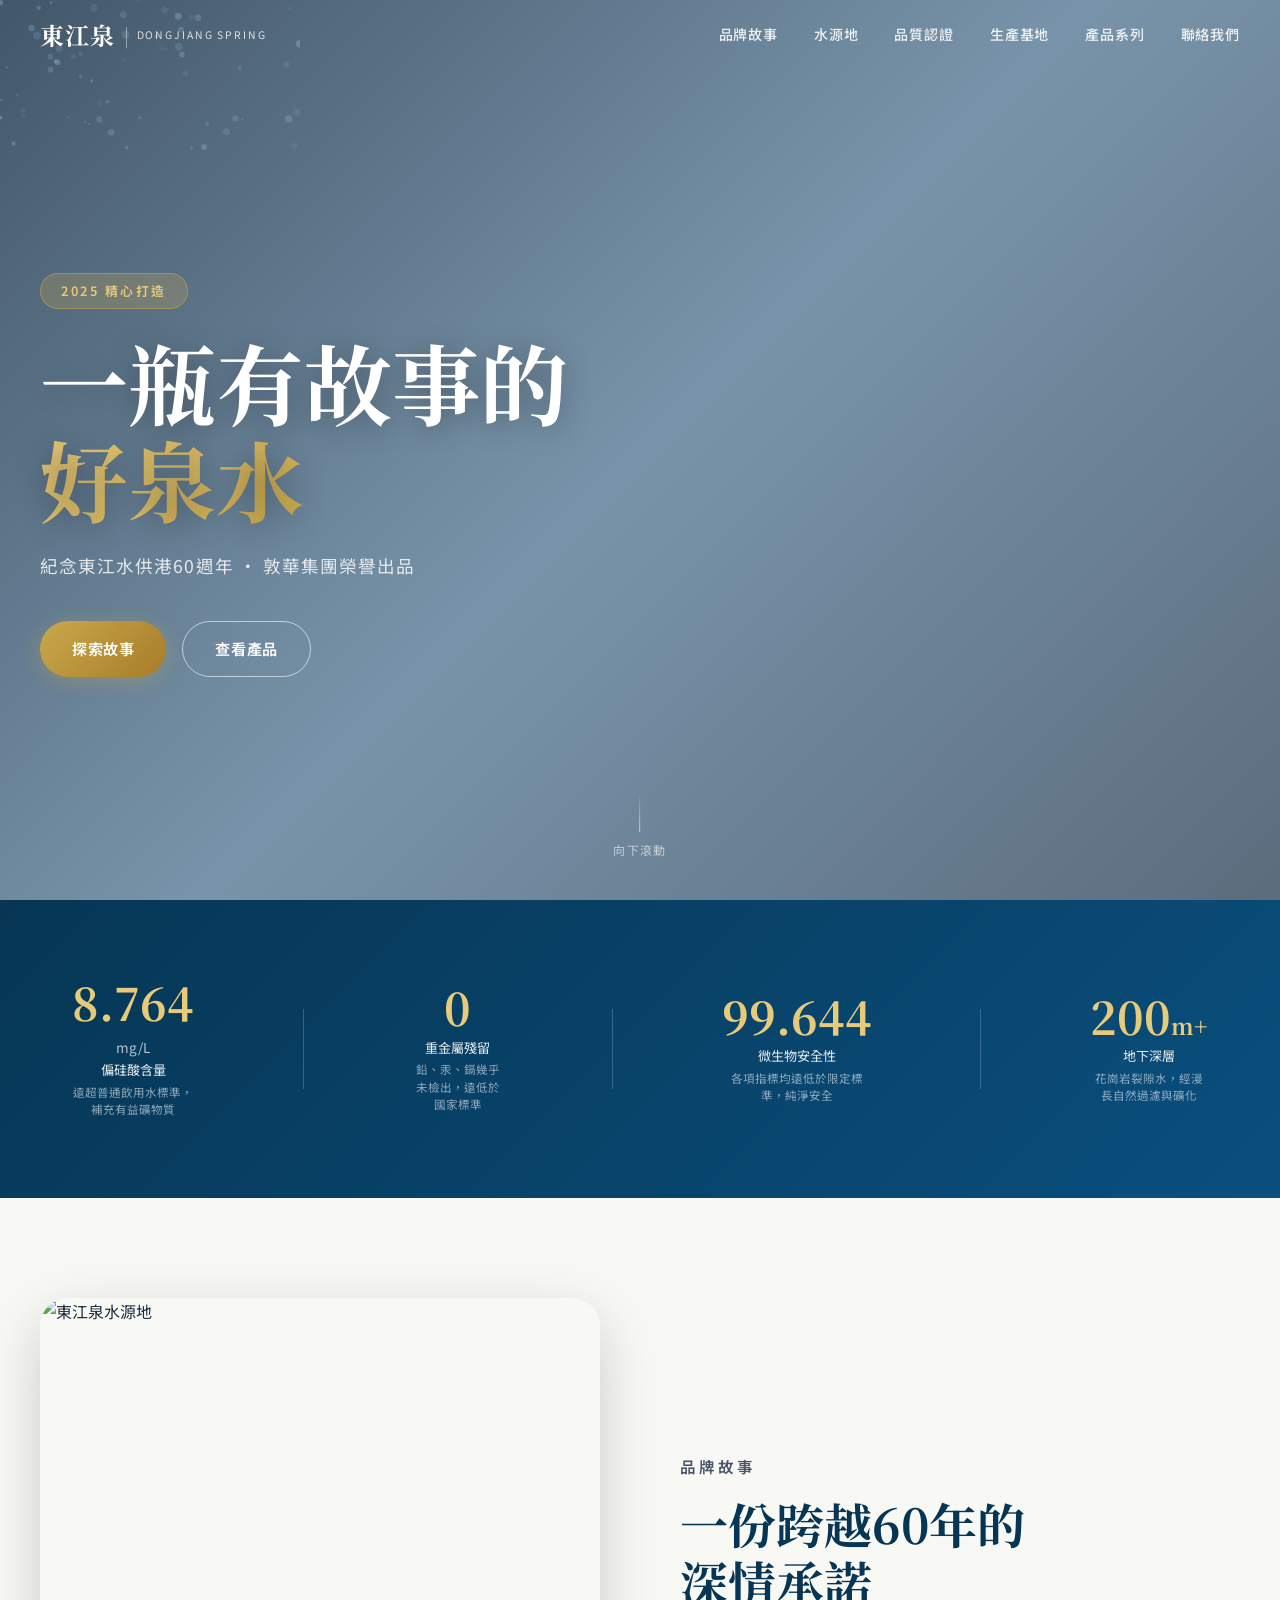
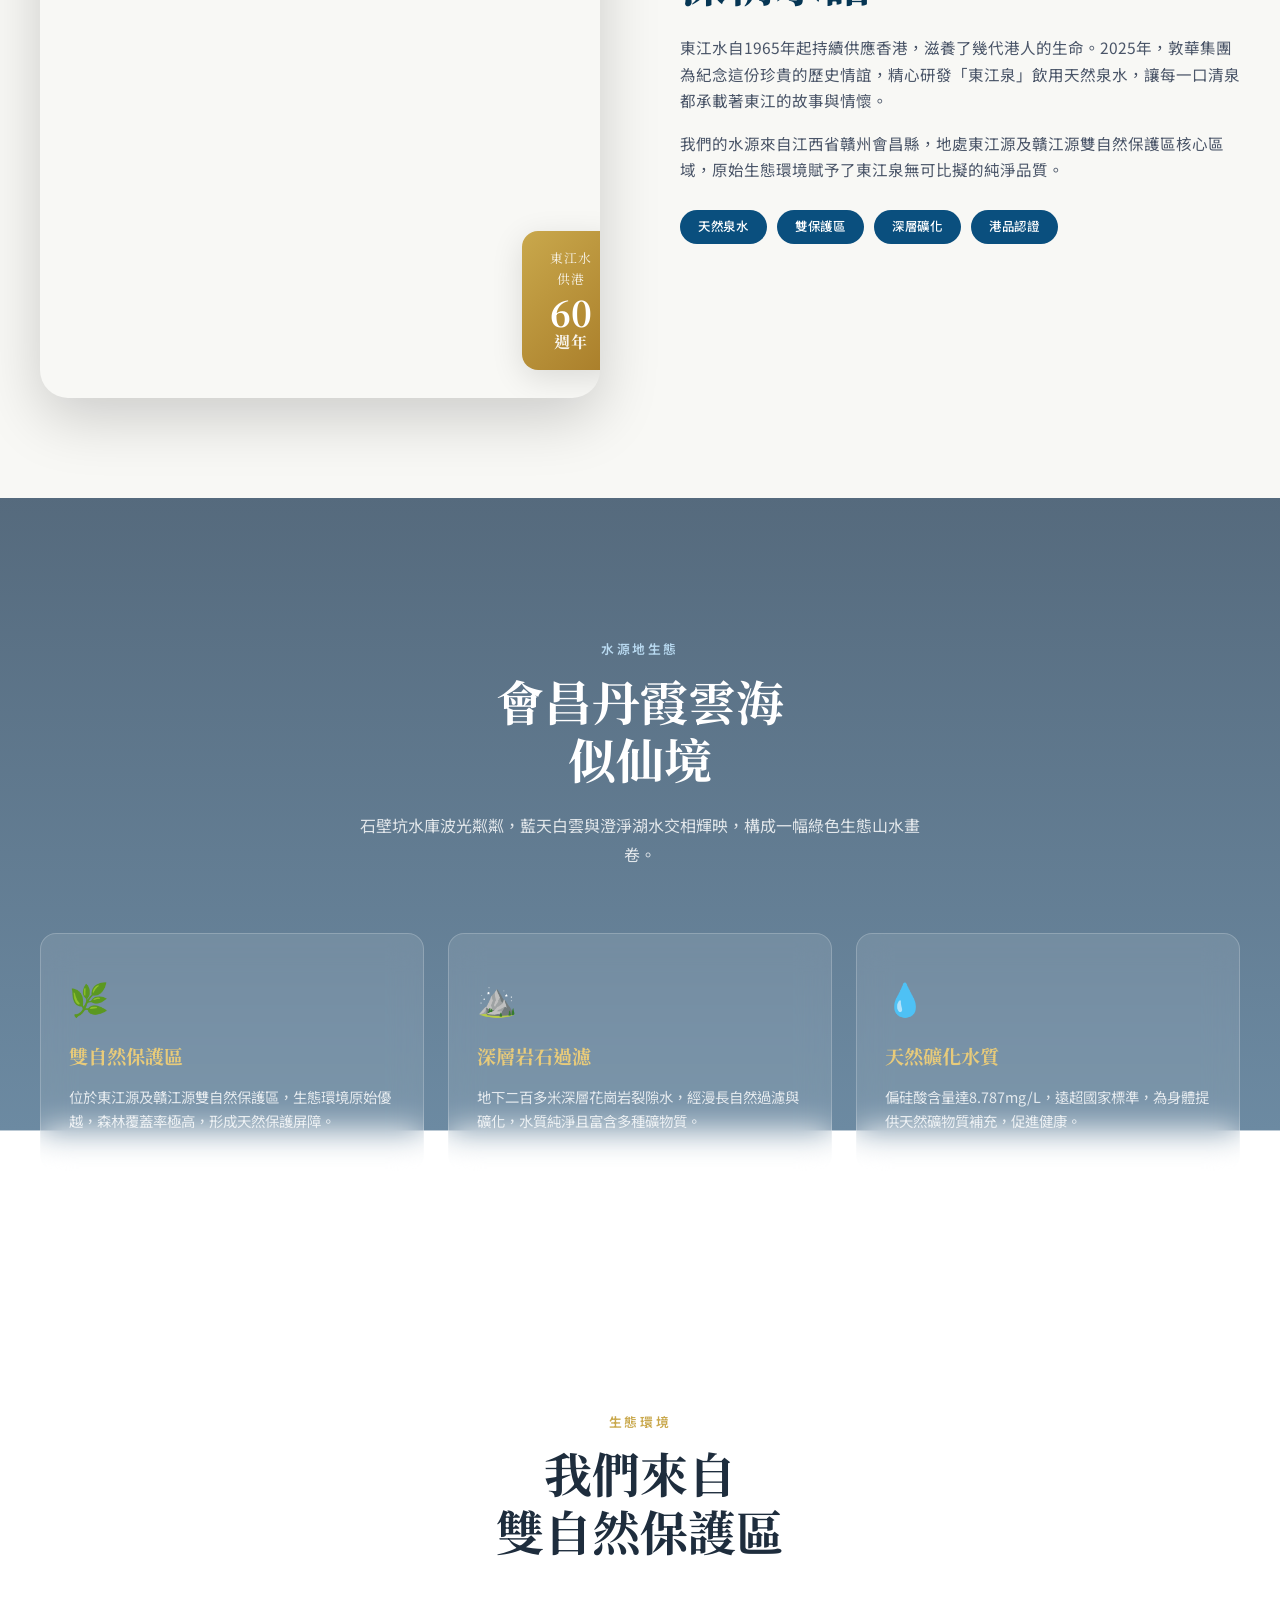
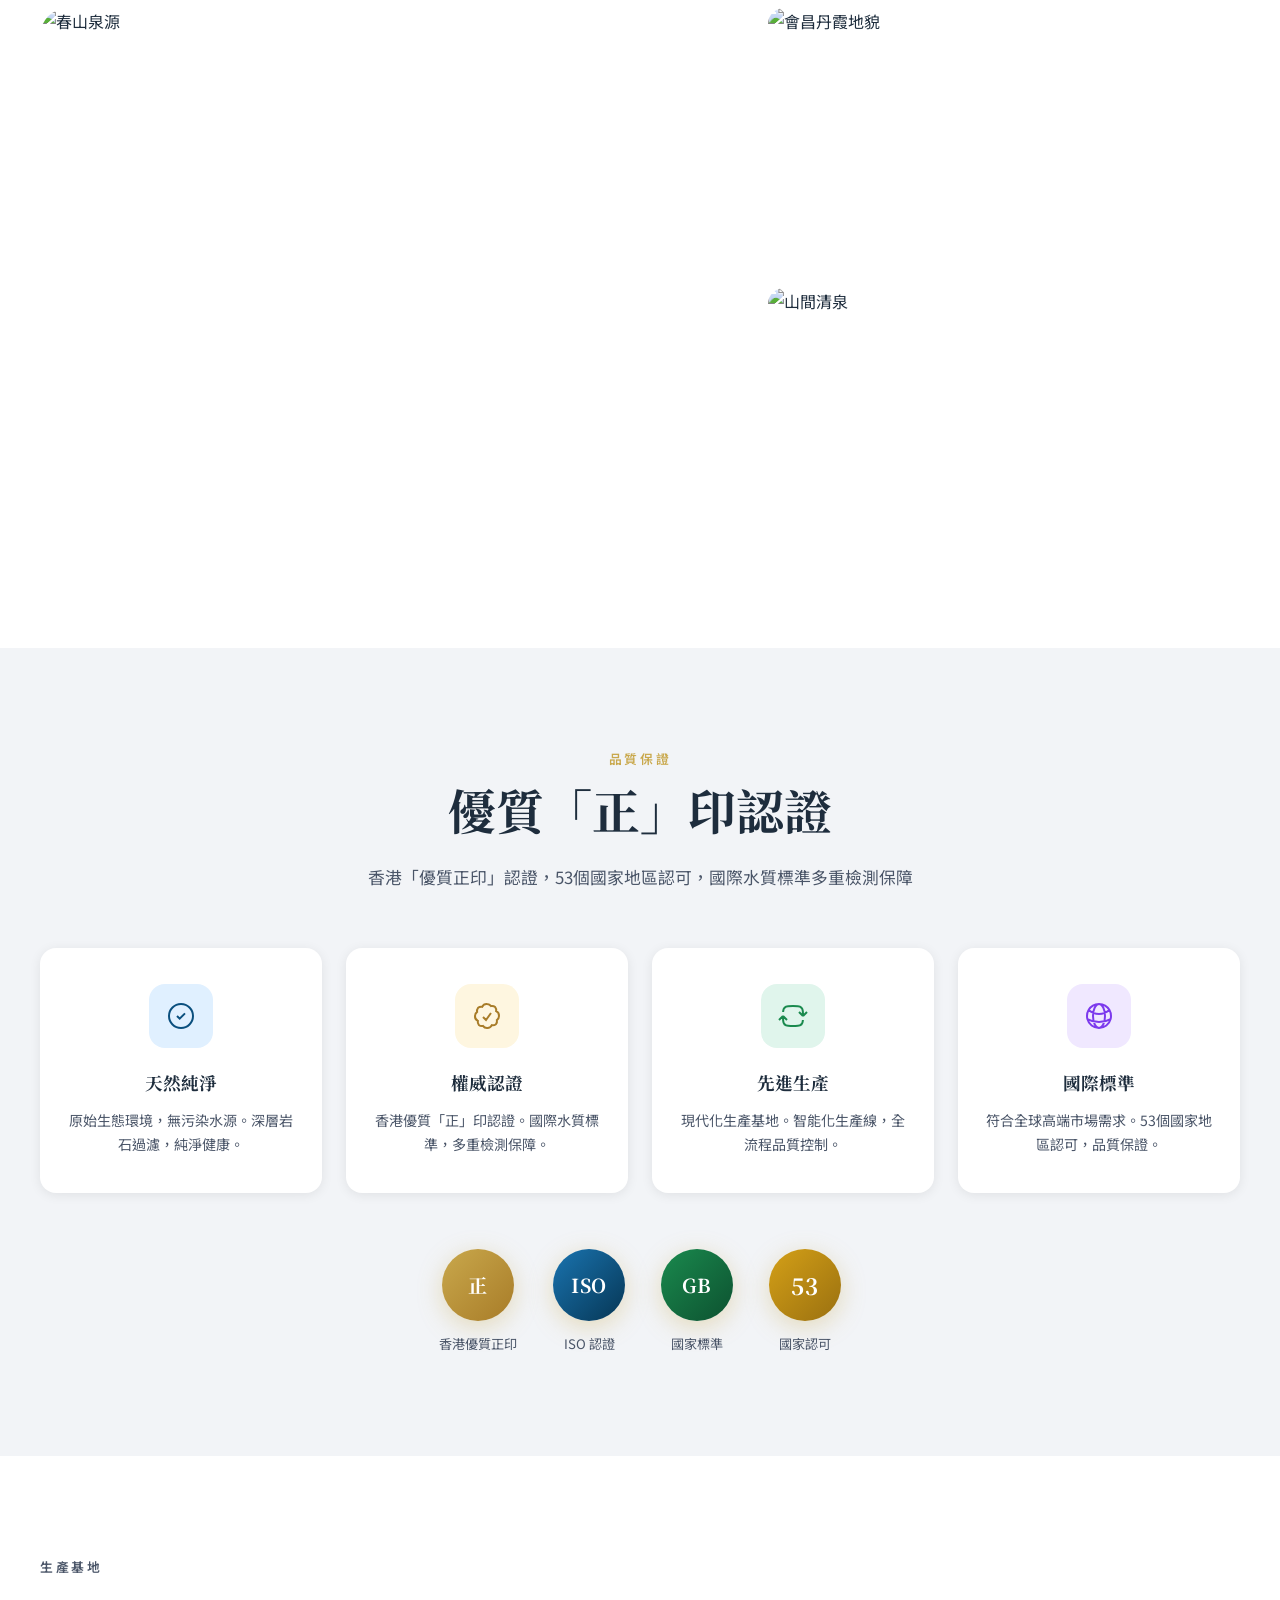
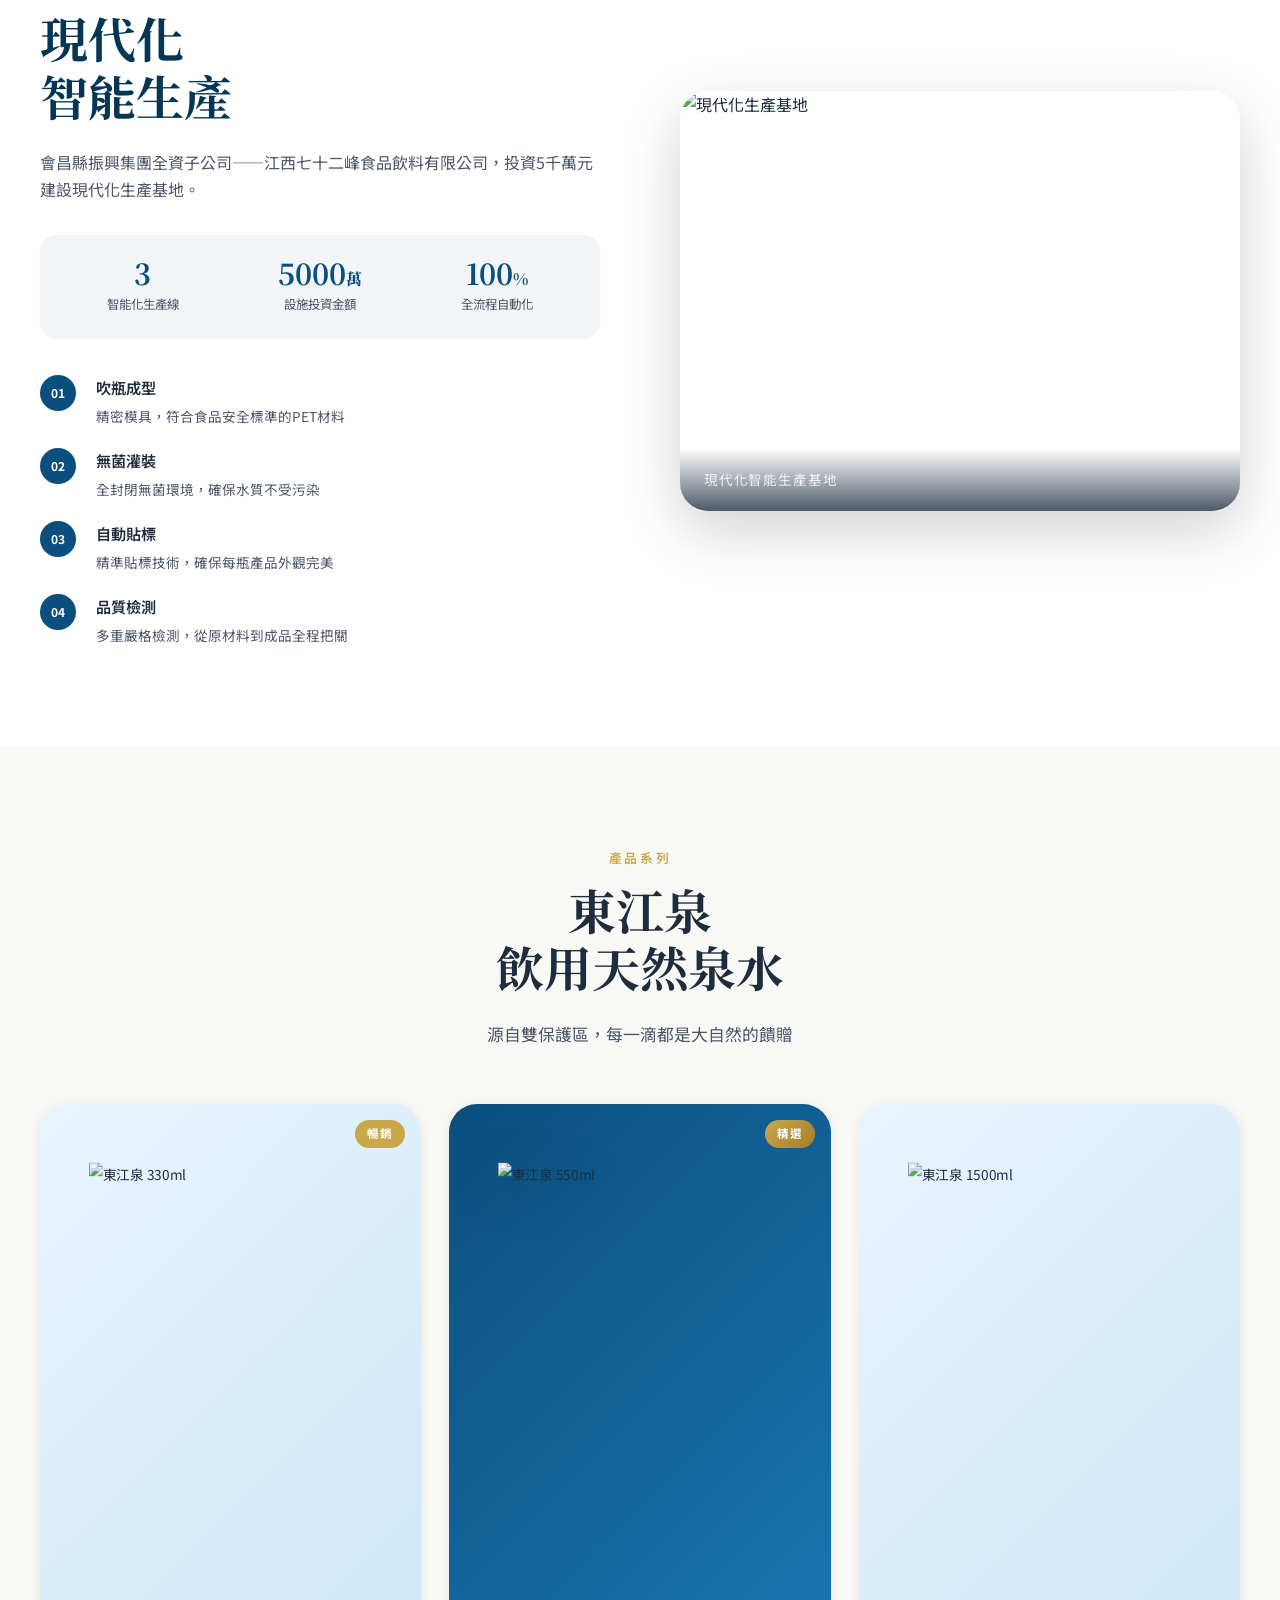
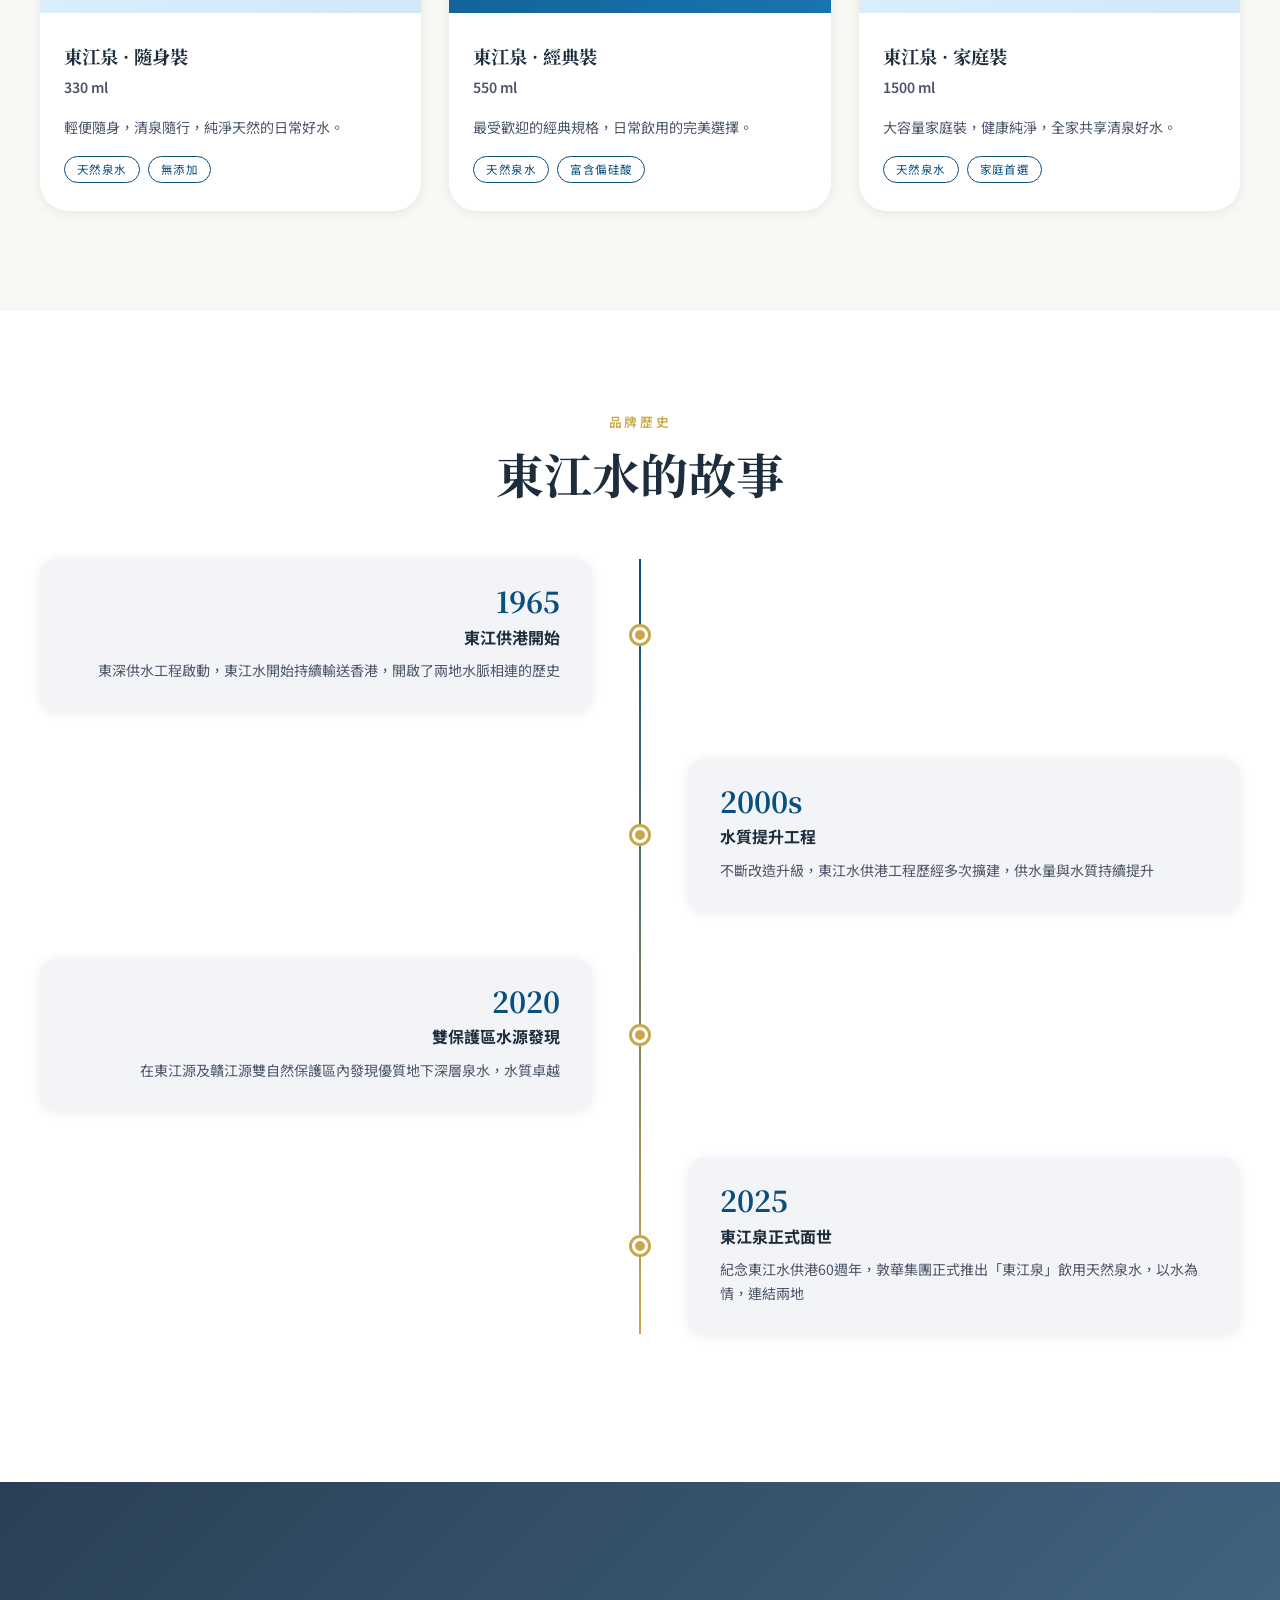
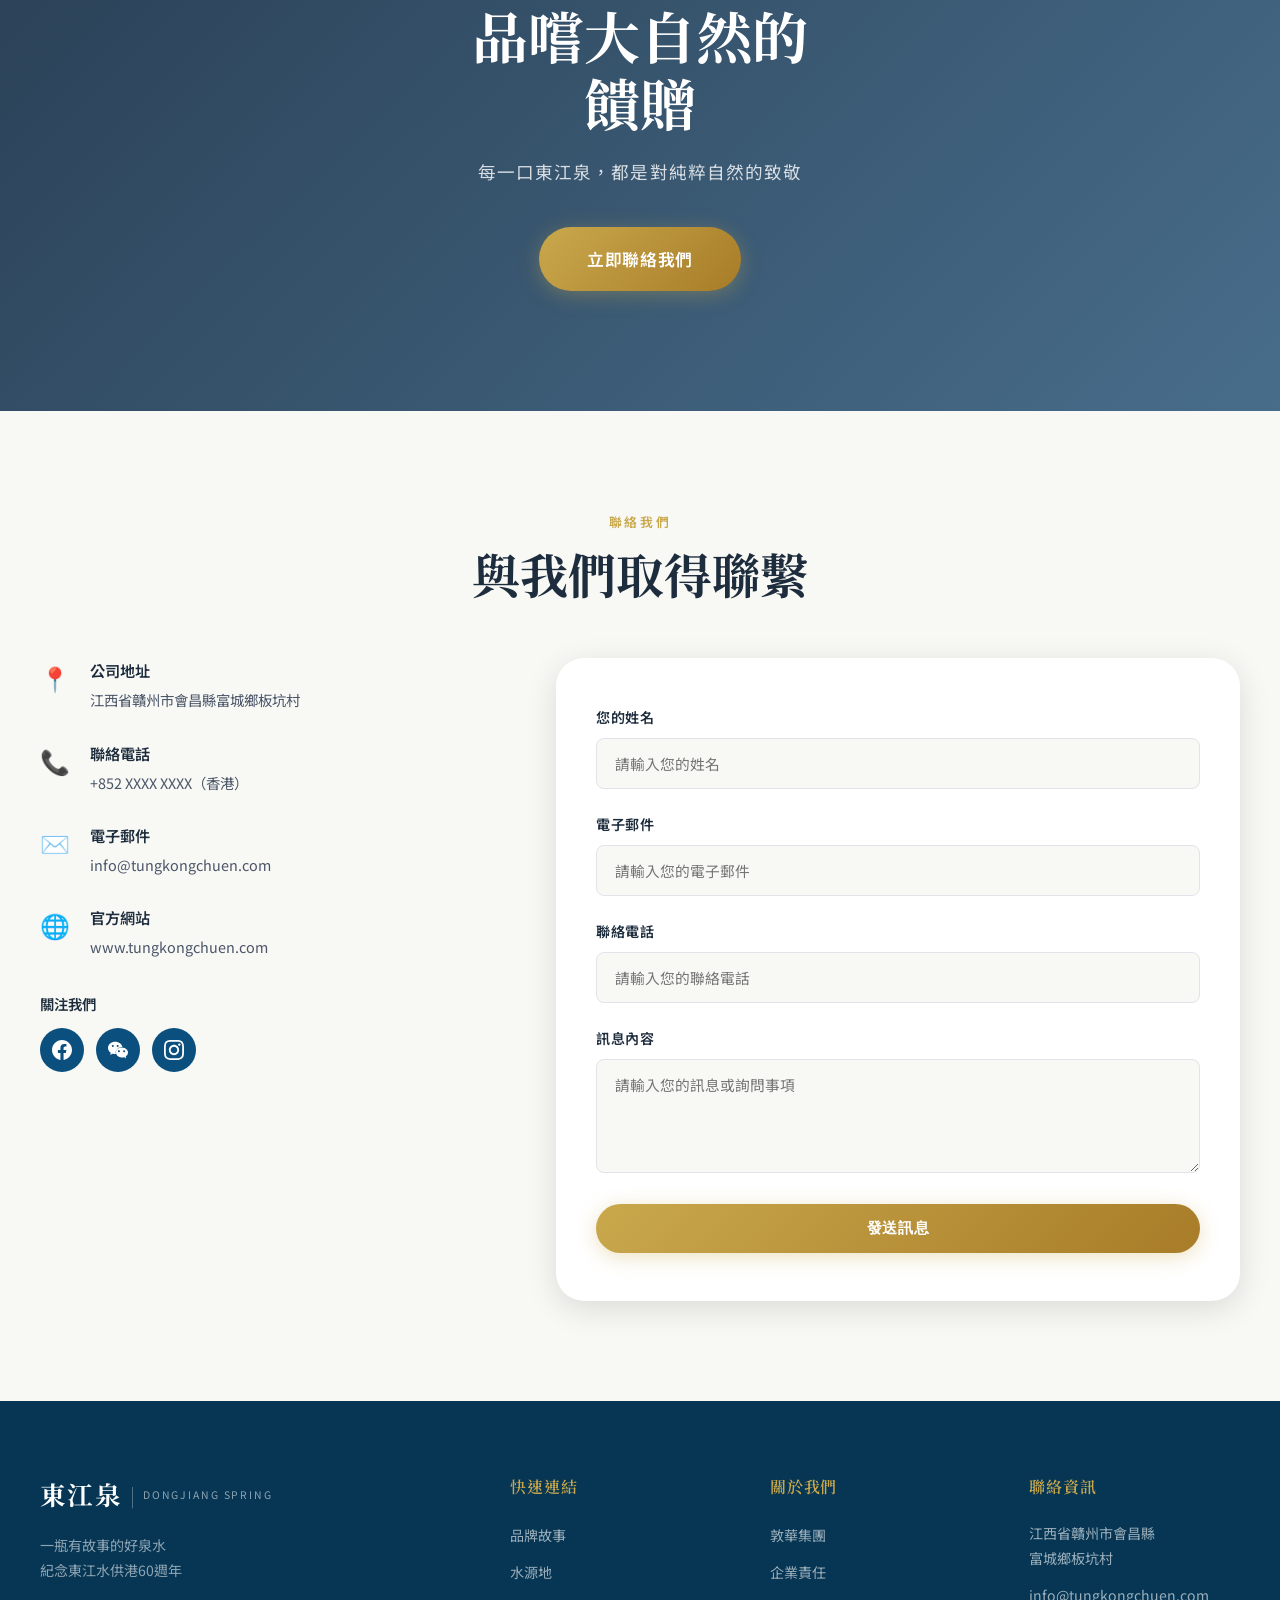
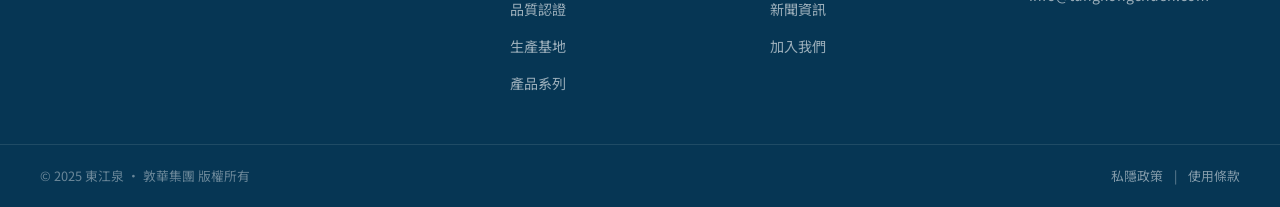
==== index.html @ bc61ed78 "feat: add 東江泉 premium water brand website - Full responsive single-page website cloned and enhanced " ====
<!DOCTYPE html>
<html lang="zh-TW">
<head>
  <meta charset="UTF-8" />
  <meta name="viewport" content="width=device-width, initial-scale=1.0" />
  <title>東江泉 · 一瓶有故事的好泉水</title>
  <link rel="icon" href="data:image/svg+xml,<svg xmlns='http://www.w3.org/2000/svg' viewBox='0 0 100 100'><text y='.9em' font-size='90'>💧</text></svg>" />
  <meta name="description" content="東江泉飲用天然泉水 - 紀念東江水供港60週年。源自江西省贛州會昌縣，東江源及贛江源雙自然保護區核心區域，敦華集團榮譽出品。" />
  <meta property="og:title" content="東江泉 · 一瓶有故事的好泉水" />
  <meta property="og:description" content="紀念東江水供港60週年，敦華集團推出東江泉飲用天然泉水" />
  <link rel="preconnect" href="https://fonts.googleapis.com" />
  <link rel="preconnect" href="https://fonts.gstatic.com" crossorigin />
  <link href="https://fonts.googleapis.com/css2?family=Noto+Serif+TC:wght@300;400;500;600;700&family=Noto+Sans+TC:wght@300;400;500;700&family=Playfair+Display:ital,wght@0,400;0,600;1,400&display=swap" rel="stylesheet" />
  <link rel="stylesheet" href="style.css" />
</head>
<body>

  <!-- ===== NAV ===== -->
  <header class="nav" id="navbar">
    <div class="nav__inner">
      <a href="#hero" class="nav__logo">
        <span class="logo-cn">東江泉</span>
        <span class="logo-divider">|</span>
        <span class="logo-en">DONGJIANG SPRING</span>
      </a>
      <button class="nav__hamburger" id="hamburger" aria-label="開啟選單">
        <span></span><span></span><span></span>
      </button>
      <nav class="nav__links" id="navLinks">
        <a href="#about">品牌故事</a>
        <a href="#source">水源地</a>
        <a href="#quality">品質認證</a>
        <a href="#production">生產基地</a>
        <a href="#products">產品系列</a>
        <a href="#contact">聯絡我們</a>
      </nav>
    </div>
  </header>

  <!-- ===== HERO ===== -->
  <section class="hero" id="hero">
    <div class="hero__bg-video-wrap">
      <div class="hero__bg" id="heroBg"></div>
      <div class="hero__overlay"></div>
    </div>
    <div class="hero__content">
      <p class="hero__eyebrow reveal">2025 精心打造</p>
      <h1 class="hero__title reveal">
        一瓶有故事的<br/>
        <span class="highlight">好泉水</span>
      </h1>
      <p class="hero__sub reveal">紀念東江水供港60週年 · 敦華集團榮譽出品</p>
      <div class="hero__cta-row reveal">
        <a href="#about" class="btn btn--primary">探索故事</a>
        <a href="#products" class="btn btn--ghost">查看產品</a>
      </div>
    </div>
    <div class="hero__scroll-hint">
      <span></span>
      <p>向下滾動</p>
    </div>
    <!-- flowing water particle canvas -->
    <canvas id="waterCanvas"></canvas>
  </section>

  <!-- ===== BRAND BANNER ===== -->
  <section class="brand-banner">
    <div class="brand-banner__inner">
      <div class="brand-banner__item reveal">
        <span class="brand-banner__num">8.787</span>
        <span class="brand-banner__unit">mg/L</span>
        <p>偏硅酸含量<br/><small>遠超普通飲用水標準，補充有益礦物質</small></p>
      </div>
      <div class="brand-banner__divider"></div>
      <div class="brand-banner__item reveal">
        <span class="brand-banner__num">0</span>
        <p>重金屬殘留<br/><small>鉛、汞、鎘幾乎未檢出，遠低於國家標準</small></p>
      </div>
      <div class="brand-banner__divider"></div>
      <div class="brand-banner__item reveal">
        <span class="brand-banner__num">99.9<span style="font-size:0.6em">%</span></span>
        <p>微生物安全性<br/><small>各項指標均遠低於限定標準，純淨安全</small></p>
      </div>
      <div class="brand-banner__divider"></div>
      <div class="brand-banner__item reveal">
        <span class="brand-banner__num">200<span style="font-size:0.5em">m+</span></span>
        <p>地下深層<br/><small>花崗岩裂隙水，經漫長自然過濾與礦化</small></p>
      </div>
    </div>
  </section>

  <!-- ===== ABOUT ===== -->
  <section class="about section" id="about">
    <div class="container">
      <div class="about__grid">
        <div class="about__img-wrap reveal-left">
          <img src="https://www.genspark.ai/api/files/s/yT2ByL1z?cache_control=3600" alt="東江泉水源地" class="about__img" />
          <div class="about__img-badge">
            <span>東江水<br/>供港</span>
            <strong>60<span>週年</span></strong>
          </div>
        </div>
        <div class="about__text reveal-right">
          <p class="section__eyebrow">品牌故事</p>
          <h2 class="section__title">一份跨越60年的<br/>深情承諾</h2>
          <p>東江水自1965年起持續供應香港，滋養了幾代港人的生命。2025年，敦華集團為紀念這份珍貴的歷史情誼，精心研發「東江泉」飲用天然泉水，讓每一口清泉都承載著東江的故事與情懷。</p>
          <p>我們的水源來自江西省贛州會昌縣，地處東江源及贛江源雙自然保護區核心區域，原始生態環境賦予了東江泉無可比擬的純淨品質。</p>
          <div class="about__tags">
            <span>天然泉水</span>
            <span>雙保護區</span>
            <span>深層礦化</span>
            <span>港品認證</span>
          </div>
        </div>
      </div>
    </div>
  </section>

  <!-- ===== WATER SOURCE ===== -->
  <section class="source section" id="source">
    <div class="source__parallax" id="sourceParallax">
      <div class="source__overlay"></div>
    </div>
    <div class="container source__content">
      <p class="section__eyebrow section__eyebrow--light reveal">水源地生態</p>
      <h2 class="section__title section__title--light reveal">會昌丹霞雲海<br/>似仙境</h2>
      <p class="source__desc reveal">石壁坑水庫波光粼粼，藍天白雲與澄淨湖水交相輝映，構成一幅綠色生態山水畫卷。</p>

      <div class="source__cards">
        <div class="source__card reveal">
          <div class="source__card-icon">🌿</div>
          <h3>雙自然保護區</h3>
          <p>位於東江源及贛江源雙自然保護區，生態環境原始優越，森林覆蓋率極高，形成天然保護屏障。</p>
        </div>
        <div class="source__card reveal">
          <div class="source__card-icon">⛰️</div>
          <h3>深層岩石過濾</h3>
          <p>地下二百多米深層花崗岩裂隙水，經漫長自然過濾與礦化，水質純淨且富含多種礦物質。</p>
        </div>
        <div class="source__card reveal">
          <div class="source__card-icon">💧</div>
          <h3>天然礦化水質</h3>
          <p>偏硅酸含量達8.787mg/L，遠超國家標準，為身體提供天然礦物質補充，促進健康。</p>
        </div>
      </div>
    </div>
  </section>

  <!-- ===== ECOLOGY GALLERY ===== -->
  <section class="ecology section" id="ecology">
    <div class="container">
      <p class="section__eyebrow reveal">生態環境</p>
      <h2 class="section__title reveal">我們來自<br/>雙自然保護區</h2>
      <div class="ecology__gallery">
        <div class="ecology__item ecology__item--large reveal-left">
          <img src="https://www.genspark.ai/api/files/s/wavcqR2q?cache_control=3600" alt="春山泉源" />
          <div class="ecology__caption">
            <h4>原生態水源地</h4>
            <p>江西省贛州會昌縣富城鄉板坑村</p>
          </div>
        </div>
        <div class="ecology__col">
          <div class="ecology__item reveal-right">
            <img src="https://www.genspark.ai/api/files/s/U86v0VFE?cache_control=3600" alt="會昌丹霞地貌" />
            <div class="ecology__caption">
              <h4>會昌丹霞地貌</h4>
              <p>壯觀紅岩峰林，天然屏障</p>
            </div>
          </div>
          <div class="ecology__item reveal-right">
            <img src="https://www.genspark.ai/api/files/s/yT2ByL1z?cache_control=3600" alt="山間清泉" />
            <div class="ecology__caption">
              <h4>山間清泉</h4>
              <p>花崗岩深層裂隙，純淨礦化</p>
            </div>
          </div>
        </div>
      </div>
    </div>
  </section>

  <!-- ===== QUALITY CERT ===== -->
  <section class="quality section" id="quality">
    <div class="container">
      <p class="section__eyebrow reveal">品質保證</p>
      <h2 class="section__title reveal">優質「正」印認證</h2>
      <p class="section__sub reveal">香港「優質正印」認證，53個國家地區認可，國際水質標準多重檢測保障</p>

      <div class="quality__grid">
        <div class="quality__feature reveal">
          <div class="quality__icon quality__icon--blue">
            <svg viewBox="0 0 24 24" fill="none" stroke="currentColor" stroke-width="1.5"><path d="M9 12l2 2 4-4M21 12a9 9 0 11-18 0 9 9 0 0118 0z"/></svg>
          </div>
          <h3>天然純淨</h3>
          <p>原始生態環境，無污染水源。深層岩石過濾，純淨健康。</p>
        </div>
        <div class="quality__feature reveal">
          <div class="quality__icon quality__icon--gold">
            <svg viewBox="0 0 24 24" fill="none" stroke="currentColor" stroke-width="1.5"><path d="M9 12.75L11.25 15 15 9.75M21 12c0 1.268-.63 2.39-1.593 3.068a3.745 3.745 0 01-.723 3.065 3.745 3.745 0 01-3.065.723A3.745 3.745 0 0112 21c-1.268 0-2.39-.63-3.068-1.593a3.746 3.746 0 01-3.065-.723 3.745 3.745 0 01-.723-3.065A3.745 3.745 0 013 12c0-1.268.63-2.39 1.593-3.068a3.745 3.745 0 01.723-3.065 3.746 3.746 0 013.065-.723A3.746 3.746 0 0112 3c1.268 0 2.39.63 3.068 1.593a3.746 3.746 0 013.065.723 3.746 3.746 0 01.723 3.065A3.745 3.745 0 0121 12z"/></svg>
          </div>
          <h3>權威認證</h3>
          <p>香港優質「正」印認證。國際水質標準，多重檢測保障。</p>
        </div>
        <div class="quality__feature reveal">
          <div class="quality__icon quality__icon--green">
            <svg viewBox="0 0 24 24" fill="none" stroke="currentColor" stroke-width="1.5"><path d="M19.5 12c0-1.232-.046-2.453-.138-3.662a4.006 4.006 0 00-3.7-3.7 48.678 48.678 0 00-7.324 0 4.006 4.006 0 00-3.7 3.7c-.017.22-.032.441-.046.662M19.5 12l3-3m-3 3l-3-3m-12 3c0 1.232.046 2.453.138 3.662a4.006 4.006 0 003.7 3.7 48.656 48.656 0 007.324 0 4.006 4.006 0 003.7-3.7c.017-.22.032-.441.046-.662M4.5 12l3 3m-3-3l-3 3"/></svg>
          </div>
          <h3>先進生產</h3>
          <p>現代化生產基地。智能化生產線，全流程品質控制。</p>
        </div>
        <div class="quality__feature reveal">
          <div class="quality__icon quality__icon--purple">
            <svg viewBox="0 0 24 24" fill="none" stroke="currentColor" stroke-width="1.5"><path d="M12 21a9.004 9.004 0 008.716-6.747M12 21a9.004 9.004 0 01-8.716-6.747M12 21c2.485 0 4.5-4.03 4.5-9S14.485 3 12 3m0 18c-2.485 0-4.5-4.03-4.5-9S9.515 3 12 3m0 0a8.997 8.997 0 017.843 4.582M12 3a8.997 8.997 0 00-7.843 4.582m15.686 0A11.953 11.953 0 0112 10.5c-2.998 0-5.74-1.1-7.843-2.918m15.686 0A8.959 8.959 0 0121 12c0 .778-.099 1.533-.284 2.253m0 0A17.919 17.919 0 0112 16.5c-3.162 0-6.133-.815-8.716-2.247m0 0A9.015 9.015 0 013 12c0-1.605.42-3.113 1.157-4.418"/></svg>
          </div>
          <h3>國際標準</h3>
          <p>符合全球高端市場需求。53個國家地區認可，品質保證。</p>
        </div>
      </div>

      <!-- Cert badges row -->
      <div class="cert-row reveal">
        <div class="cert-badge">
          <div class="cert-badge__seal">正</div>
          <p>香港優質正印</p>
        </div>
        <div class="cert-badge">
          <div class="cert-badge__seal cert-badge__seal--blue">ISO</div>
          <p>ISO 認證</p>
        </div>
        <div class="cert-badge">
          <div class="cert-badge__seal cert-badge__seal--green">GB</div>
          <p>國家標準</p>
        </div>
        <div class="cert-badge">
          <div class="cert-badge__seal cert-badge__seal--gold">53</div>
          <p>國家認可</p>
        </div>
      </div>
    </div>
  </section>

  <!-- ===== PRODUCTION ===== -->
  <section class="production section" id="production">
    <div class="container">
      <div class="production__grid">
        <div class="production__text reveal-left">
          <p class="section__eyebrow">生產基地</p>
          <h2 class="section__title">現代化<br/>智能生產</h2>
          <p>會昌縣振興集團全資子公司——江西七十二峰食品飲料有限公司，投資5千萬元建設現代化生產基地。</p>
          <div class="production__stats">
            <div class="production__stat">
              <strong>3</strong>
              <p>智能化生產線</p>
            </div>
            <div class="production__stat">
              <strong>5000<span>萬</span></strong>
              <p>設施投資金額</p>
            </div>
            <div class="production__stat">
              <strong>100<span>%</span></strong>
              <p>全流程自動化</p>
            </div>
          </div>
          <ul class="production__list">
            <li>
              <span class="step-num">01</span>
              <div>
                <strong>吹瓶成型</strong>
                <p>精密模具，符合食品安全標準的PET材料</p>
              </div>
            </li>
            <li>
              <span class="step-num">02</span>
              <div>
                <strong>無菌灌裝</strong>
                <p>全封閉無菌環境，確保水質不受污染</p>
              </div>
            </li>
            <li>
              <span class="step-num">03</span>
              <div>
                <strong>自動貼標</strong>
                <p>精準貼標技術，確保每瓶產品外觀完美</p>
              </div>
            </li>
            <li>
              <span class="step-num">04</span>
              <div>
                <strong>品質檢測</strong>
                <p>多重嚴格檢測，從原材料到成品全程把關</p>
              </div>
            </li>
          </ul>
        </div>
        <div class="production__img-wrap reveal-right">
          <img src="https://www.genspark.ai/api/files/s/kyM1LFMm?cache_control=3600" alt="現代化生產基地" class="production__img" />
          <div class="production__img-overlay">
            <p>現代化智能生產基地</p>
          </div>
        </div>
      </div>
    </div>
  </section>

  <!-- ===== PRODUCTS ===== -->
  <section class="products section" id="products">
    <div class="container">
      <p class="section__eyebrow reveal">產品系列</p>
      <h2 class="section__title reveal">東江泉<br/>飲用天然泉水</h2>
      <p class="section__sub reveal">源自雙保護區，每一滴都是大自然的饋贈</p>

      <div class="products__grid">
        <div class="products__card reveal">
          <div class="products__img-wrap">
            <img src="https://www.genspark.ai/api/files/s/yT2ByL1z?cache_control=3600" alt="東江泉 330ml" />
            <div class="products__badge">暢銷</div>
          </div>
          <div class="products__info">
            <h3>東江泉 · 隨身裝</h3>
            <p class="products__size">330 ml</p>
            <p>輕便隨身，清泉隨行，純淨天然的日常好水。</p>
            <div class="products__tags">
              <span>天然泉水</span>
              <span>無添加</span>
            </div>
          </div>
        </div>
        <div class="products__card reveal">
          <div class="products__img-wrap products__img-wrap--featured">
            <img src="https://www.genspark.ai/api/files/s/yT2ByL1z?cache_control=3600" alt="東江泉 550ml" />
            <div class="products__badge products__badge--gold">精選</div>
          </div>
          <div class="products__info">
            <h3>東江泉 · 經典裝</h3>
            <p class="products__size">550 ml</p>
            <p>最受歡迎的經典規格，日常飲用的完美選擇。</p>
            <div class="products__tags">
              <span>天然泉水</span>
              <span>富含偏硅酸</span>
            </div>
          </div>
        </div>
        <div class="products__card reveal">
          <div class="products__img-wrap">
            <img src="https://www.genspark.ai/api/files/s/yT2ByL1z?cache_control=3600" alt="東江泉 1500ml" />
          </div>
          <div class="products__info">
            <h3>東江泉 · 家庭裝</h3>
            <p class="products__size">1500 ml</p>
            <p>大容量家庭裝，健康純淨，全家共享清泉好水。</p>
            <div class="products__tags">
              <span>天然泉水</span>
              <span>家庭首選</span>
            </div>
          </div>
        </div>
      </div>
    </div>
  </section>

  <!-- ===== HISTORY TIMELINE ===== -->
  <section class="timeline section">
    <div class="container">
      <p class="section__eyebrow reveal">品牌歷史</p>
      <h2 class="section__title reveal">東江水的故事</h2>
      <div class="timeline__track">
        <div class="timeline__item reveal">
          <div class="timeline__dot"></div>
          <div class="timeline__content timeline__content--left">
            <span class="timeline__year">1965</span>
            <h4>東江供港開始</h4>
            <p>東深供水工程啟動，東江水開始持續輸送香港，開啟了兩地水脈相連的歷史</p>
          </div>
        </div>
        <div class="timeline__item reveal">
          <div class="timeline__dot"></div>
          <div class="timeline__content timeline__content--right">
            <span class="timeline__year">2000s</span>
            <h4>水質提升工程</h4>
            <p>不斷改造升級，東江水供港工程歷經多次擴建，供水量與水質持續提升</p>
          </div>
        </div>
        <div class="timeline__item reveal">
          <div class="timeline__dot"></div>
          <div class="timeline__content timeline__content--left">
            <span class="timeline__year">2020</span>
            <h4>雙保護區水源發現</h4>
            <p>在東江源及贛江源雙自然保護區內發現優質地下深層泉水，水質卓越</p>
          </div>
        </div>
        <div class="timeline__item reveal">
          <div class="timeline__dot"></div>
          <div class="timeline__content timeline__content--right">
            <span class="timeline__year">2025</span>
            <h4>東江泉正式面世</h4>
            <p>紀念東江水供港60週年，敦華集團正式推出「東江泉」飲用天然泉水，以水為情，連結兩地</p>
          </div>
        </div>
      </div>
    </div>
  </section>

  <!-- ===== CTA BAND ===== -->
  <section class="cta-band">
    <div class="cta-band__bg" id="ctaBandBg"></div>
    <div class="cta-band__overlay"></div>
    <div class="container cta-band__content">
      <h2 class="reveal">品嚐大自然的<br/>饋贈</h2>
      <p class="reveal">每一口東江泉，都是對純粹自然的致敬</p>
      <a href="#contact" class="btn btn--primary btn--lg reveal">立即聯絡我們</a>
    </div>
  </section>

  <!-- ===== CONTACT ===== -->
  <section class="contact section" id="contact">
    <div class="container">
      <p class="section__eyebrow reveal">聯絡我們</p>
      <h2 class="section__title reveal">與我們取得聯繫</h2>
      <div class="contact__grid">
        <div class="contact__info reveal-left">
          <div class="contact__item">
            <div class="contact__icon">📍</div>
            <div>
              <strong>公司地址</strong>
              <p>江西省贛州市會昌縣富城鄉板坑村</p>
            </div>
          </div>
          <div class="contact__item">
            <div class="contact__icon">📞</div>
            <div>
              <strong>聯絡電話</strong>
              <p>+852 XXXX XXXX（香港）</p>
            </div>
          </div>
          <div class="contact__item">
            <div class="contact__icon">✉️</div>
            <div>
              <strong>電子郵件</strong>
              <p>info@tungkongchuen.com</p>
            </div>
          </div>
          <div class="contact__item">
            <div class="contact__icon">🌐</div>
            <div>
              <strong>官方網站</strong>
              <p>www.tungkongchuen.com</p>
            </div>
          </div>
          <div class="contact__social">
            <p>關注我們</p>
            <div class="contact__social-icons">
              <a href="#" aria-label="Facebook" class="social-icon">
                <svg viewBox="0 0 24 24" fill="currentColor"><path d="M24 12.073c0-6.627-5.373-12-12-12s-12 5.373-12 12c0 5.99 4.388 10.954 10.125 11.854v-8.385H7.078v-3.47h3.047V9.43c0-3.007 1.792-4.669 4.533-4.669 1.312 0 2.686.235 2.686.235v2.953H15.83c-1.491 0-1.956.925-1.956 1.874v2.25h3.328l-.532 3.47h-2.796v8.385C19.612 23.027 24 18.062 24 12.073z"/></svg>
              </a>
              <a href="#" aria-label="WeChat" class="social-icon">
                <svg viewBox="0 0 24 24" fill="currentColor"><path d="M8.691 2.188C3.891 2.188 0 5.476 0 9.53c0 2.212 1.17 4.203 3.002 5.55a.59.59 0 0 1 .213.665l-.39 1.48c-.019.07-.048.141-.048.213 0 .163.13.295.29.295a.326.326 0 0 0 .167-.054l1.903-1.114a.864.864 0 0 1 .717-.098 10.16 10.16 0 0 0 2.837.403c.276 0 .543-.027.811-.05-.857-2.578.157-4.972 1.932-6.446 1.703-1.415 3.882-1.98 5.853-1.838-.576-3.583-4.196-6.348-8.596-6.348zM5.785 5.991c.642 0 1.162.529 1.162 1.18a1.17 1.17 0 0 1-1.162 1.178A1.17 1.17 0 0 1 4.623 7.17c0-.651.52-1.18 1.162-1.18zm5.813 0c.642 0 1.162.529 1.162 1.18a1.17 1.17 0 0 1-1.162 1.178 1.17 1.17 0 0 1-1.162-1.178c0-.651.52-1.18 1.162-1.18zm5.34 2.867c-1.797-.052-3.746.512-5.28 1.786-1.72 1.428-2.687 3.72-1.78 6.22.942 2.453 3.666 4.229 6.884 4.229.826 0 1.622-.12 2.361-.336a.722.722 0 0 1 .598.082l1.584.926a.272.272 0 0 0 .14.047c.134 0 .24-.111.24-.247 0-.06-.023-.12-.038-.177l-.327-1.233a.582.582 0 0 1-.023-.156.49.49 0 0 1 .201-.398C23.024 18.48 24 16.82 24 14.98c0-3.21-2.931-5.837-7.063-6.122zm-3.812 3.469c.637 0 1.153.527 1.153 1.176s-.516 1.179-1.153 1.179c-.637 0-1.154-.53-1.154-1.179 0-.649.517-1.176 1.154-1.176zm6.272 0c.637 0 1.154.527 1.154 1.176s-.517 1.179-1.154 1.179c-.636 0-1.153-.53-1.153-1.179 0-.649.517-1.176 1.153-1.176z"/></svg>
              </a>
              <a href="#" aria-label="Instagram" class="social-icon">
                <svg viewBox="0 0 24 24" fill="currentColor"><path d="M12 2.163c3.204 0 3.584.012 4.85.07 3.252.148 4.771 1.691 4.919 4.919.058 1.265.069 1.645.069 4.849 0 3.205-.012 3.584-.069 4.849-.149 3.225-1.664 4.771-4.919 4.919-1.266.058-1.644.07-4.85.07-3.204 0-3.584-.012-4.849-.07-3.26-.149-4.771-1.699-4.919-4.92-.058-1.265-.07-1.644-.07-4.849 0-3.204.013-3.583.07-4.849.149-3.227 1.664-4.771 4.919-4.919 1.266-.057 1.645-.069 4.849-.069zm0-2.163c-3.259 0-3.667.014-4.947.072-4.358.2-6.78 2.618-6.98 6.98-.059 1.281-.073 1.689-.073 4.948 0 3.259.014 3.668.072 4.948.2 4.358 2.618 6.78 6.98 6.98 1.281.058 1.689.072 4.948.072 3.259 0 3.668-.014 4.948-.072 4.354-.2 6.782-2.618 6.979-6.98.059-1.28.073-1.689.073-4.948 0-3.259-.014-3.667-.072-4.947-.196-4.354-2.617-6.78-6.979-6.98-1.281-.059-1.69-.073-4.949-.073zm0 5.838c-3.403 0-6.162 2.759-6.162 6.162s2.759 6.163 6.162 6.163 6.162-2.759 6.162-6.163c0-3.403-2.759-6.162-6.162-6.162zm0 10.162c-2.209 0-4-1.79-4-4 0-2.209 1.791-4 4-4s4 1.791 4 4c0 2.21-1.791 4-4 4zm6.406-11.845c-.796 0-1.441.645-1.441 1.44s.645 1.44 1.441 1.44c.795 0 1.439-.645 1.439-1.44s-.644-1.44-1.439-1.44z"/></svg>
              </a>
            </div>
          </div>
        </div>
        <div class="contact__form reveal-right">
          <form id="contactForm" novalidate>
            <div class="form-group">
              <label for="name">您的姓名</label>
              <input type="text" id="name" name="name" placeholder="請輸入您的姓名" required />
            </div>
            <div class="form-group">
              <label for="email">電子郵件</label>
              <input type="email" id="email" name="email" placeholder="請輸入您的電子郵件" required />
            </div>
            <div class="form-group">
              <label for="phone">聯絡電話</label>
              <input type="tel" id="phone" name="phone" placeholder="請輸入您的聯絡電話" />
            </div>
            <div class="form-group">
              <label for="message">訊息內容</label>
              <textarea id="message" name="message" rows="4" placeholder="請輸入您的訊息或詢問事項" required></textarea>
            </div>
            <button type="submit" class="btn btn--primary btn--full">發送訊息</button>
          </form>
        </div>
      </div>
    </div>
  </section>

  <!-- ===== FOOTER ===== -->
  <footer class="footer">
    <div class="footer__top">
      <div class="container footer__top-inner">
        <div class="footer__brand">
          <div class="footer__logo">
            <span class="logo-cn">東江泉</span>
            <span class="logo-divider">|</span>
            <span class="logo-en">DONGJIANG SPRING</span>
          </div>
          <p>一瓶有故事的好泉水<br/>紀念東江水供港60週年</p>
        </div>
        <div class="footer__nav">
          <h4>快速連結</h4>
          <ul>
            <li><a href="#about">品牌故事</a></li>
            <li><a href="#source">水源地</a></li>
            <li><a href="#quality">品質認證</a></li>
            <li><a href="#production">生產基地</a></li>
            <li><a href="#products">產品系列</a></li>
          </ul>
        </div>
        <div class="footer__nav">
          <h4>關於我們</h4>
          <ul>
            <li><a href="#">敦華集團</a></li>
            <li><a href="#">企業責任</a></li>
            <li><a href="#">新聞資訊</a></li>
            <li><a href="#">加入我們</a></li>
          </ul>
        </div>
        <div class="footer__contact">
          <h4>聯絡資訊</h4>
          <p>江西省贛州市會昌縣<br/>富城鄉板坑村</p>
          <p>info@tungkongchuen.com</p>
        </div>
      </div>
    </div>
    <div class="footer__bottom">
      <div class="container footer__bottom-inner">
        <p>© 2025 東江泉 · 敦華集團 版權所有</p>
        <p>
          <a href="#">私隱政策</a>
          <span>|</span>
          <a href="#">使用條款</a>
        </p>
      </div>
    </div>
  </footer>

  <!-- Back to top -->
  <button class="back-top" id="backTop" aria-label="返回頂部">
    <svg viewBox="0 0 24 24" fill="none" stroke="currentColor" stroke-width="2"><path d="M5 15l7-7 7 7"/></svg>
  </button>

  <script src="main.js"></script>
</body>
</html>
---- style.css ----
/* ===================================================
   東江泉 · DONGJIANG SPRING
   Premium Water Brand Website
   =================================================== */

/* === TOKENS === */
:root {
  --c-primary: #0a4f7e;
  --c-primary-dark: #063654;
  --c-primary-light: #1a74b0;
  --c-accent: #c9a84c;
  --c-accent-dark: #a87c28;
  --c-white: #ffffff;
  --c-off-white: #f8f8f5;
  --c-gray-100: #f2f4f7;
  --c-gray-200: #e0e4ea;
  --c-gray-400: #9ba7b8;
  --c-gray-600: #5a6a7e;
  --c-gray-800: #2c3e50;
  --c-text: #1e2d3d;
  --c-text-light: #4a5568;

  --font-serif: 'Noto Serif TC', 'Playfair Display', Georgia, serif;
  --font-sans: 'Noto Sans TC', 'PingFang TC', 'Helvetica Neue', sans-serif;

  --nav-h: 70px;
  --radius-sm: 8px;
  --radius-md: 16px;
  --radius-lg: 28px;
  --shadow-sm: 0 2px 12px rgba(0,0,0,.08);
  --shadow-md: 0 8px 32px rgba(0,0,0,.12);
  --shadow-lg: 0 20px 60px rgba(0,0,0,.18);

  --transition: 0.35s cubic-bezier(.25,.8,.25,1);
}

/* === RESET & BASE === */
*, *::before, *::after { box-sizing: border-box; margin: 0; padding: 0; }

html { scroll-behavior: smooth; font-size: 16px; }

body {
  font-family: var(--font-sans);
  color: var(--c-text);
  background: var(--c-white);
  overflow-x: hidden;
  line-height: 1.7;
}

img { display: block; width: 100%; height: 100%; object-fit: cover; }
a { text-decoration: none; color: inherit; }
ul { list-style: none; }
button { cursor: pointer; border: none; background: none; }

.container {
  width: min(1200px, 94vw);
  margin-inline: auto;
}

.section { padding: 100px 0; }

/* === SCROLL REVEAL === */
.reveal, .reveal-left, .reveal-right {
  opacity: 0;
  transform: translateY(40px);
  transition: opacity 0.7s var(--transition), transform 0.7s var(--transition);
}
.reveal-left  { transform: translateX(-40px); }
.reveal-right { transform: translateX(40px); }
.visible {
  opacity: 1 !important;
  transform: translate(0) !important;
}

/* === TYPOGRAPHY HELPERS === */
.section__eyebrow {
  font-size: .8rem;
  font-weight: 600;
  letter-spacing: .2em;
  text-transform: uppercase;
  color: var(--c-accent);
  margin-bottom: 12px;
  display: block;
}
.section__eyebrow--light { color: #b8d9f0; }

.section__title {
  font-family: var(--font-serif);
  font-size: clamp(2rem, 4vw, 3rem);
  font-weight: 700;
  line-height: 1.2;
  color: var(--c-text);
  margin-bottom: 24px;
}
.section__title--light { color: var(--c-white); }

.section__sub {
  font-size: 1.05rem;
  color: var(--c-text-light);
  max-width: 560px;
  margin: 0 auto 56px;
  text-align: center;
}

/* === BUTTONS === */
.btn {
  display: inline-flex;
  align-items: center;
  gap: 8px;
  padding: 14px 32px;
  border-radius: 50px;
  font-size: .95rem;
  font-weight: 600;
  letter-spacing: .04em;
  transition: var(--transition);
  cursor: pointer;
}

.btn--primary {
  background: linear-gradient(135deg, var(--c-accent), var(--c-accent-dark));
  color: var(--c-white);
  box-shadow: 0 4px 20px rgba(201,168,76,.35);
}
.btn--primary:hover {
  transform: translateY(-2px);
  box-shadow: 0 8px 28px rgba(201,168,76,.45);
}

.btn--ghost {
  background: transparent;
  color: var(--c-white);
  border: 1.5px solid rgba(255,255,255,.6);
  backdrop-filter: blur(8px);
}
.btn--ghost:hover {
  background: rgba(255,255,255,.15);
  border-color: var(--c-white);
}

.btn--lg { padding: 18px 48px; font-size: 1.05rem; }
.btn--full { width: 100%; justify-content: center; }

/* ======================
   NAVIGATION
   ====================== */
.nav {
  position: fixed;
  top: 0;
  left: 0;
  right: 0;
  z-index: 999;
  height: var(--nav-h);
  transition: background 0.4s, box-shadow 0.4s;
}
.nav.scrolled {
  background: rgba(255,255,255,.96);
  backdrop-filter: blur(20px);
  box-shadow: 0 2px 20px rgba(0,0,0,.08);
}
.nav.scrolled .nav__logo .logo-cn,
.nav.scrolled .nav__logo .logo-en,
.nav.scrolled .nav__logo .logo-divider,
.nav.scrolled .nav__links a {
  color: var(--c-text);
}

.nav__inner {
  display: flex;
  align-items: center;
  justify-content: space-between;
  height: 100%;
  width: min(1200px, 94vw);
  margin-inline: auto;
}

.nav__logo {
  display: flex;
  align-items: center;
  gap: 8px;
}
.logo-cn {
  font-family: var(--font-serif);
  font-size: 1.5rem;
  font-weight: 700;
  color: var(--c-white);
  transition: color 0.4s;
  letter-spacing: .05em;
}
.logo-divider {
  color: rgba(255,255,255,.5);
  font-weight: 300;
  font-size: 1.2rem;
  transition: color 0.4s;
}
.logo-en {
  font-size: .65rem;
  font-weight: 400;
  letter-spacing: .18em;
  color: rgba(255,255,255,.8);
  transition: color 0.4s;
}

.nav__links {
  display: flex;
  gap: 36px;
}
.nav__links a {
  font-size: .88rem;
  font-weight: 500;
  color: rgba(255,255,255,.88);
  letter-spacing: .06em;
  position: relative;
  transition: color 0.3s;
}
.nav__links a::after {
  content: '';
  position: absolute;
  bottom: -4px;
  left: 0; right: 0;
  height: 2px;
  background: var(--c-accent);
  transform: scaleX(0);
  transition: transform .3s;
}
.nav__links a:hover { color: var(--c-accent); }
.nav__links a:hover::after { transform: scaleX(1); }

.nav__hamburger {
  display: none;
  flex-direction: column;
  gap: 5px;
  padding: 4px;
}
.nav__hamburger span {
  display: block;
  width: 24px;
  height: 2px;
  background: var(--c-white);
  border-radius: 2px;
  transition: var(--transition);
}
.nav.scrolled .nav__hamburger span { background: var(--c-text); }

/* ======================
   HERO
   ====================== */
.hero {
  position: relative;
  min-height: 100vh;
  display: flex;
  align-items: center;
  overflow: hidden;
}

.hero__bg-video-wrap { position: absolute; inset: 0; z-index: 0; }

.hero__bg {
  position: absolute;
  inset: 0;
  background-image: url('https://www.genspark.ai/api/files/s/wavcqR2q?cache_control=3600');
  background-size: cover;
  background-position: center;
  transform: scale(1.05);
  transition: transform 12s ease;
}
.hero__bg.zoom-out { transform: scale(1); }

.hero__overlay {
  position: absolute;
  inset: 0;
  background: linear-gradient(
    135deg,
    rgba(4, 30, 55, 0.75) 0%,
    rgba(10, 60, 100, 0.55) 50%,
    rgba(4, 30, 55, 0.65) 100%
  );
}

#waterCanvas {
  position: absolute;
  inset: 0;
  z-index: 1;
  pointer-events: none;
}

.hero__content {
  position: relative;
  z-index: 2;
  width: min(1200px, 94vw);
  margin-inline: auto;
  padding: calc(var(--nav-h) + 60px) 0 80px;
}

.hero__eyebrow {
  display: inline-block;
  background: rgba(201,168,76,.25);
  border: 1px solid rgba(201,168,76,.5);
  color: #e8cb7a;
  font-size: .8rem;
  font-weight: 600;
  letter-spacing: .2em;
  text-transform: uppercase;
  padding: 6px 20px;
  border-radius: 50px;
  margin-bottom: 24px;
  backdrop-filter: blur(8px);
}

.hero__title {
  font-family: var(--font-serif);
  font-size: clamp(3rem, 7vw, 5.5rem);
  font-weight: 700;
  color: var(--c-white);
  line-height: 1.1;
  margin-bottom: 24px;
  text-shadow: 0 4px 30px rgba(0,0,0,.3);
}

.hero__title .highlight {
  background: linear-gradient(135deg, #e8cb7a, #c9a84c);
  -webkit-background-clip: text;
  -webkit-text-fill-color: transparent;
  background-clip: text;
}

.hero__sub {
  font-size: 1.1rem;
  color: rgba(255,255,255,.82);
  margin-bottom: 40px;
  letter-spacing: .06em;
}

.hero__cta-row {
  display: flex;
  gap: 16px;
  flex-wrap: wrap;
}

.hero__scroll-hint {
  position: absolute;
  bottom: 40px;
  left: 50%;
  transform: translateX(-50%);
  z-index: 2;
  display: flex;
  flex-direction: column;
  align-items: center;
  gap: 8px;
  color: rgba(255,255,255,.6);
  font-size: .75rem;
  letter-spacing: .12em;
}
.hero__scroll-hint span {
  display: block;
  width: 1px;
  height: 40px;
  background: linear-gradient(to bottom, transparent, rgba(255,255,255,.6));
  animation: scrollHint 1.8s ease-in-out infinite;
}
@keyframes scrollHint {
  0%,100% { opacity: 0.2; transform: scaleY(0.6); }
  50% { opacity: 1; transform: scaleY(1); }
}

/* ======================
   BRAND BANNER
   ====================== */
.brand-banner {
  background: linear-gradient(135deg, var(--c-primary-dark) 0%, var(--c-primary) 100%);
  padding: 60px 0;
}
.brand-banner__inner {
  display: grid;
  grid-template-columns: repeat(7, 1fr);
  align-items: center;
  gap: 0;
  width: min(1200px, 94vw);
  margin-inline: auto;
}
.brand-banner__item {
  padding: 20px 32px;
  text-align: center;
  color: var(--c-white);
  grid-column: span 1;
}
.brand-banner__num {
  display: block;
  font-family: var(--font-serif);
  font-size: clamp(2rem, 4vw, 2.8rem);
  font-weight: 700;
  color: #e8cb7a;
  line-height: 1;
  margin-bottom: 8px;
}
.brand-banner__unit {
  font-size: .85rem;
  color: rgba(255,255,255,.7);
}
.brand-banner__item p {
  font-size: .82rem;
  color: rgba(255,255,255,.9);
  line-height: 1.5;
}
.brand-banner__item small {
  display: block;
  font-size: .72rem;
  color: rgba(255,255,255,.55);
  margin-top: 4px;
}
.brand-banner__divider {
  width: 1px;
  height: 80px;
  background: rgba(255,255,255,.2);
  grid-column: span 1;
  justify-self: center;
}

/* ======================
   ABOUT
   ====================== */
.about { background: var(--c-off-white); }

.about__grid {
  display: grid;
  grid-template-columns: 1fr 1fr;
  gap: 80px;
  align-items: center;
}

.about__img-wrap {
  position: relative;
  border-radius: var(--radius-lg);
  overflow: hidden;
  aspect-ratio: 4/5;
  box-shadow: var(--shadow-lg);
}
.about__img {
  transition: transform 0.6s var(--transition);
}
.about__img-wrap:hover .about__img { transform: scale(1.04); }

.about__img-badge {
  position: absolute;
  bottom: 28px;
  right: -20px;
  background: linear-gradient(135deg, var(--c-accent), var(--c-accent-dark));
  color: var(--c-white);
  padding: 16px 28px;
  border-radius: var(--radius-md);
  text-align: center;
  box-shadow: var(--shadow-md);
  font-family: var(--font-serif);
}
.about__img-badge span {
  display: block;
  font-size: .8rem;
  letter-spacing: .08em;
  opacity: .9;
  margin-bottom: 4px;
}
.about__img-badge strong {
  font-size: 2.2rem;
  font-weight: 700;
  line-height: 1;
}
.about__img-badge strong span { font-size: 1rem; }

.about__text .section__title { color: var(--c-primary-dark); }

.about__text p {
  color: var(--c-text-light);
  margin-bottom: 16px;
  font-size: .97rem;
}

.about__tags {
  display: flex;
  flex-wrap: wrap;
  gap: 10px;
  margin-top: 28px;
}
.about__tags span {
  background: var(--c-primary);
  color: var(--c-white);
  font-size: .78rem;
  font-weight: 500;
  padding: 6px 18px;
  border-radius: 50px;
  letter-spacing: .06em;
}

/* ======================
   WATER SOURCE
   ====================== */
.source {
  position: relative;
  color: var(--c-white);
  padding: 140px 0;
  overflow: hidden;
}

.source__parallax {
  position: absolute;
  inset: 0;
  background-image: url('https://www.genspark.ai/api/files/s/U86v0VFE?cache_control=3600');
  background-size: cover;
  background-position: center;
  background-attachment: fixed;
  z-index: 0;
}
.source__overlay {
  position: absolute;
  inset: 0;
  background: linear-gradient(180deg, rgba(4,30,55,.7) 0%, rgba(10,60,100,.6) 100%);
}

.source__content {
  position: relative;
  z-index: 2;
  text-align: center;
}

.source__desc {
  max-width: 580px;
  margin: 0 auto 64px;
  font-size: 1rem;
  color: rgba(255,255,255,.82);
  line-height: 1.8;
}

.source__cards {
  display: grid;
  grid-template-columns: repeat(3, 1fr);
  gap: 24px;
}

.source__card {
  background: rgba(255,255,255,.1);
  backdrop-filter: blur(16px);
  border: 1px solid rgba(255,255,255,.2);
  border-radius: var(--radius-md);
  padding: 36px 28px;
  text-align: left;
  transition: var(--transition);
}
.source__card:hover {
  background: rgba(255,255,255,.18);
  transform: translateY(-4px);
}
.source__card-icon {
  font-size: 2rem;
  margin-bottom: 16px;
}
.source__card h3 {
  font-family: var(--font-serif);
  font-size: 1.2rem;
  color: #e8cb7a;
  margin-bottom: 12px;
}
.source__card p {
  font-size: .9rem;
  color: rgba(255,255,255,.8);
  line-height: 1.7;
}

/* ======================
   ECOLOGY GALLERY
   ====================== */
.ecology { background: var(--c-white); }
.ecology .section__title { text-align: center; }
.ecology .section__eyebrow { text-align: center; }

.ecology__gallery {
  display: grid;
  grid-template-columns: 3fr 2fr;
  gap: 20px;
  margin-top: 48px;
  height: 540px;
}

.ecology__col {
  display: flex;
  flex-direction: column;
  gap: 20px;
}

.ecology__item {
  position: relative;
  border-radius: var(--radius-md);
  overflow: hidden;
  flex: 1;
  cursor: pointer;
}
.ecology__item img {
  transition: transform 0.6s var(--transition);
}
.ecology__item:hover img { transform: scale(1.06); }

.ecology__item--large { border-radius: var(--radius-lg); }

.ecology__caption {
  position: absolute;
  bottom: 0;
  left: 0;
  right: 0;
  padding: 20px 24px;
  background: linear-gradient(transparent, rgba(4,20,40,.75));
  color: var(--c-white);
  transform: translateY(10px);
  opacity: 0;
  transition: var(--transition);
}
.ecology__item:hover .ecology__caption {
  transform: translateY(0);
  opacity: 1;
}
.ecology__caption h4 {
  font-family: var(--font-serif);
  font-size: 1rem;
  margin-bottom: 4px;
}
.ecology__caption p {
  font-size: .8rem;
  opacity: .8;
}

/* ======================
   QUALITY
   ====================== */
.quality { background: var(--c-gray-100); }
.quality .section__title,
.quality .section__eyebrow { text-align: center; }

.quality__grid {
  display: grid;
  grid-template-columns: repeat(4, 1fr);
  gap: 24px;
  margin-bottom: 56px;
}

.quality__feature {
  background: var(--c-white);
  border-radius: var(--radius-md);
  padding: 36px 28px;
  text-align: center;
  box-shadow: var(--shadow-sm);
  transition: var(--transition);
}
.quality__feature:hover {
  transform: translateY(-6px);
  box-shadow: var(--shadow-md);
}

.quality__icon {
  width: 64px;
  height: 64px;
  border-radius: 16px;
  display: flex;
  align-items: center;
  justify-content: center;
  margin: 0 auto 20px;
}
.quality__icon svg { width: 32px; height: 32px; }
.quality__icon--blue  { background: #e0f0ff; color: var(--c-primary); }
.quality__icon--gold  { background: #fef6e0; color: var(--c-accent-dark); }
.quality__icon--green { background: #e0f5ec; color: #1a8a4e; }
.quality__icon--purple{ background: #f0e8ff; color: #7c3aed; }

.quality__feature h3 {
  font-family: var(--font-serif);
  font-size: 1.1rem;
  color: var(--c-text);
  margin-bottom: 12px;
}
.quality__feature p {
  font-size: .88rem;
  color: var(--c-text-light);
  line-height: 1.7;
}

.cert-row {
  display: flex;
  justify-content: center;
  gap: 36px;
  flex-wrap: wrap;
}

.cert-badge {
  display: flex;
  flex-direction: column;
  align-items: center;
  gap: 12px;
}
.cert-badge__seal {
  width: 72px;
  height: 72px;
  border-radius: 50%;
  background: linear-gradient(135deg, var(--c-accent), var(--c-accent-dark));
  color: var(--c-white);
  display: flex;
  align-items: center;
  justify-content: center;
  font-size: 1.2rem;
  font-weight: 700;
  font-family: var(--font-serif);
  box-shadow: 0 6px 24px rgba(201,168,76,.35);
  letter-spacing: .04em;
}
.cert-badge__seal--blue  { background: linear-gradient(135deg, #1a74b0, #063654); }
.cert-badge__seal--green { background: linear-gradient(135deg, #1a8a4e, #0d5130); }
.cert-badge__seal--gold  { background: linear-gradient(135deg, #d4a017, #9a7010); font-size: 1.4rem; }
.cert-badge p {
  font-size: .82rem;
  color: var(--c-text-light);
  text-align: center;
}

/* ======================
   PRODUCTION
   ====================== */
.production { background: var(--c-white); }

.production__grid {
  display: grid;
  grid-template-columns: 1fr 1fr;
  gap: 80px;
  align-items: center;
}

.production__text .section__title { color: var(--c-primary-dark); }
.production__text p {
  color: var(--c-text-light);
  margin-bottom: 32px;
}

.production__stats {
  display: grid;
  grid-template-columns: repeat(3, 1fr);
  gap: 20px;
  margin-bottom: 36px;
  padding: 24px;
  background: var(--c-gray-100);
  border-radius: var(--radius-md);
}
.production__stat {
  text-align: center;
}
.production__stat strong {
  display: block;
  font-family: var(--font-serif);
  font-size: 1.8rem;
  color: var(--c-primary);
  line-height: 1;
  margin-bottom: 6px;
}
.production__stat strong span { font-size: 1rem; }
.production__stat p {
  font-size: .78rem;
  color: var(--c-text-light);
  margin: 0;
}

.production__list {
  display: flex;
  flex-direction: column;
  gap: 20px;
}
.production__list li {
  display: flex;
  gap: 20px;
  align-items: flex-start;
}
.step-num {
  flex-shrink: 0;
  width: 36px;
  height: 36px;
  border-radius: 50%;
  background: var(--c-primary);
  color: var(--c-white);
  display: flex;
  align-items: center;
  justify-content: center;
  font-size: .75rem;
  font-weight: 700;
  letter-spacing: .04em;
}
.production__list li strong {
  display: block;
  font-weight: 600;
  color: var(--c-text);
  margin-bottom: 4px;
  font-size: .95rem;
}
.production__list li p {
  font-size: .85rem;
  color: var(--c-text-light);
  margin: 0;
}

.production__img-wrap {
  position: relative;
  border-radius: var(--radius-lg);
  overflow: hidden;
  aspect-ratio: 4/3;
  box-shadow: var(--shadow-lg);
}
.production__img {
  transition: transform 0.6s var(--transition);
}
.production__img-wrap:hover .production__img { transform: scale(1.04); }

.production__img-overlay {
  position: absolute;
  bottom: 0;
  left: 0;
  right: 0;
  padding: 20px 24px;
  background: linear-gradient(transparent, rgba(4,20,40,.7));
  color: rgba(255,255,255,.85);
  font-size: .85rem;
  letter-spacing: .06em;
}

/* ======================
   PRODUCTS
   ====================== */
.products { background: var(--c-off-white); }
.products .section__title { text-align: center; }
.products .section__eyebrow { text-align: center; }

.products__grid {
  display: grid;
  grid-template-columns: repeat(3, 1fr);
  gap: 28px;
}

.products__card {
  background: var(--c-white);
  border-radius: var(--radius-lg);
  overflow: hidden;
  box-shadow: var(--shadow-sm);
  transition: var(--transition);
}
.products__card:hover {
  transform: translateY(-8px);
  box-shadow: var(--shadow-lg);
}

.products__img-wrap {
  position: relative;
  aspect-ratio: 3/4;
  background: linear-gradient(135deg, #e8f4ff 0%, #d0e8f8 100%);
  overflow: hidden;
}
.products__img-wrap img {
  object-fit: contain;
  padding: 24px;
  transform: scale(0.85);
  transition: transform 0.5s var(--transition);
}
.products__card:hover .products__img-wrap img { transform: scale(0.9); }

.products__img-wrap--featured {
  background: linear-gradient(135deg, #0a4f7e 0%, #1a74b0 100%);
}
.products__img-wrap--featured img { filter: drop-shadow(0 12px 32px rgba(0,0,0,.25)); }

.products__badge {
  position: absolute;
  top: 16px;
  right: 16px;
  background: var(--c-accent);
  color: var(--c-white);
  font-size: .72rem;
  font-weight: 700;
  padding: 4px 12px;
  border-radius: 50px;
  letter-spacing: .08em;
}
.products__badge--gold {
  background: linear-gradient(135deg, var(--c-accent), var(--c-accent-dark));
}

.products__info { padding: 28px 24px; }
.products__info h3 {
  font-family: var(--font-serif);
  font-size: 1.15rem;
  font-weight: 700;
  color: var(--c-text);
  margin-bottom: 4px;
}
.products__size {
  font-size: .85rem;
  color: var(--c-primary);
  font-weight: 600;
  margin-bottom: 12px;
}
.products__info p {
  font-size: .88rem;
  color: var(--c-text-light);
  margin-bottom: 16px;
}
.products__tags {
  display: flex;
  gap: 8px;
  flex-wrap: wrap;
}
.products__tags span {
  font-size: .72rem;
  color: var(--c-primary);
  border: 1px solid var(--c-primary);
  padding: 3px 12px;
  border-radius: 50px;
  letter-spacing: .04em;
}

/* ======================
   TIMELINE
   ====================== */
.timeline { background: var(--c-white); }
.timeline .section__title { text-align: center; }
.timeline .section__eyebrow { text-align: center; }

.timeline__track {
  position: relative;
  margin-top: 56px;
}
.timeline__track::before {
  content: '';
  position: absolute;
  left: 50%;
  top: 0; bottom: 0;
  width: 2px;
  background: linear-gradient(to bottom, var(--c-primary) 0%, var(--c-accent) 100%);
  transform: translateX(-50%);
}

.timeline__item {
  display: flex;
  justify-content: center;
  align-items: center;
  position: relative;
  margin-bottom: 48px;
}

.timeline__dot {
  position: absolute;
  left: 50%;
  transform: translateX(-50%);
  width: 16px;
  height: 16px;
  border-radius: 50%;
  background: var(--c-accent);
  border: 3px solid var(--c-white);
  box-shadow: 0 0 0 3px var(--c-accent);
  z-index: 1;
}

.timeline__content {
  width: calc(50% - 48px);
  background: var(--c-gray-100);
  border-radius: var(--radius-md);
  padding: 28px 32px;
  box-shadow: var(--shadow-sm);
  transition: var(--transition);
}
.timeline__content:hover {
  box-shadow: var(--shadow-md);
  transform: scale(1.02);
}
.timeline__content--left { margin-right: auto; text-align: right; }
.timeline__content--right { margin-left: auto; text-align: left; }

.timeline__year {
  display: block;
  font-family: var(--font-serif);
  font-size: 1.8rem;
  font-weight: 700;
  color: var(--c-primary);
  line-height: 1;
  margin-bottom: 8px;
}
.timeline__content h4 {
  font-weight: 700;
  font-size: 1rem;
  color: var(--c-text);
  margin-bottom: 8px;
}
.timeline__content p {
  font-size: .88rem;
  color: var(--c-text-light);
  line-height: 1.7;
}

/* ======================
   CTA BAND
   ====================== */
.cta-band {
  position: relative;
  padding: 120px 0;
  overflow: hidden;
  text-align: center;
}
.cta-band__bg {
  position: absolute;
  inset: 0;
  background-image: url('https://www.genspark.ai/api/files/s/yT2ByL1z?cache_control=3600');
  background-size: cover;
  background-position: center;
  background-attachment: fixed;
}
.cta-band__overlay {
  position: absolute;
  inset: 0;
  background: linear-gradient(135deg, rgba(4,30,55,.85) 0%, rgba(10,60,100,.75) 100%);
}
.cta-band__content {
  position: relative;
  z-index: 2;
}
.cta-band__content h2 {
  font-family: var(--font-serif);
  font-size: clamp(2.2rem, 5vw, 3.5rem);
  font-weight: 700;
  color: var(--c-white);
  margin-bottom: 20px;
  line-height: 1.2;
}
.cta-band__content p {
  font-size: 1.1rem;
  color: rgba(255,255,255,.8);
  margin-bottom: 40px;
  letter-spacing: .06em;
}

/* ======================
   CONTACT
   ====================== */
.contact { background: var(--c-off-white); }
.contact .section__title { text-align: center; }
.contact .section__eyebrow { text-align: center; }

.contact__grid {
  display: grid;
  grid-template-columns: 1fr 1.5fr;
  gap: 60px;
  margin-top: 56px;
  align-items: start;
}

.contact__item {
  display: flex;
  gap: 20px;
  align-items: flex-start;
  margin-bottom: 28px;
}
.contact__icon { font-size: 1.5rem; flex-shrink: 0; }
.contact__item strong {
  display: block;
  font-weight: 600;
  color: var(--c-text);
  margin-bottom: 4px;
  font-size: .95rem;
}
.contact__item p {
  font-size: .9rem;
  color: var(--c-text-light);
}

.contact__social { margin-top: 32px; }
.contact__social p {
  font-weight: 600;
  color: var(--c-text);
  margin-bottom: 12px;
  font-size: .9rem;
}
.contact__social-icons { display: flex; gap: 12px; }
.social-icon {
  width: 44px;
  height: 44px;
  border-radius: 50%;
  background: var(--c-primary);
  color: var(--c-white);
  display: flex;
  align-items: center;
  justify-content: center;
  transition: var(--transition);
}
.social-icon svg { width: 20px; height: 20px; }
.social-icon:hover {
  background: var(--c-accent);
  transform: translateY(-3px);
}

.contact__form {
  background: var(--c-white);
  border-radius: var(--radius-lg);
  padding: 48px 40px;
  box-shadow: var(--shadow-md);
}

.form-group {
  margin-bottom: 24px;
}
.form-group label {
  display: block;
  font-size: .88rem;
  font-weight: 600;
  color: var(--c-text);
  margin-bottom: 8px;
  letter-spacing: .04em;
}
.form-group input,
.form-group textarea {
  width: 100%;
  padding: 14px 18px;
  border: 1.5px solid var(--c-gray-200);
  border-radius: var(--radius-sm);
  font-family: var(--font-sans);
  font-size: .92rem;
  color: var(--c-text);
  background: var(--c-off-white);
  transition: border-color 0.25s, box-shadow 0.25s;
  outline: none;
}
.form-group input:focus,
.form-group textarea:focus {
  border-color: var(--c-primary);
  box-shadow: 0 0 0 3px rgba(10,79,126,.12);
  background: var(--c-white);
}
.form-group textarea { resize: vertical; }

/* ======================
   FOOTER
   ====================== */
.footer { background: var(--c-primary-dark); color: var(--c-white); }

.footer__top { padding: 72px 0 48px; }
.footer__top-inner {
  display: grid;
  grid-template-columns: 2fr 1fr 1fr 1fr;
  gap: 48px;
}

.footer__logo {
  display: flex;
  align-items: center;
  gap: 8px;
  margin-bottom: 16px;
}
.footer__logo .logo-cn { font-size: 1.6rem; }
.footer__logo .logo-divider { color: rgba(255,255,255,.35); }
.footer__logo .logo-en { color: rgba(255,255,255,.55); }

.footer__brand p {
  font-size: .88rem;
  color: rgba(255,255,255,.55);
  line-height: 1.8;
  max-width: 260px;
}

.footer__nav h4,
.footer__contact h4 {
  font-family: var(--font-serif);
  font-size: 1rem;
  font-weight: 600;
  color: var(--c-accent);
  margin-bottom: 20px;
  letter-spacing: .06em;
}
.footer__nav ul { display: flex; flex-direction: column; gap: 10px; }
.footer__nav a {
  font-size: .88rem;
  color: rgba(255,255,255,.6);
  transition: color 0.25s;
}
.footer__nav a:hover { color: var(--c-accent); }

.footer__contact p {
  font-size: .88rem;
  color: rgba(255,255,255,.6);
  line-height: 1.8;
  margin-bottom: 12px;
}

.footer__bottom {
  border-top: 1px solid rgba(255,255,255,.1);
  padding: 20px 0;
}
.footer__bottom-inner {
  display: flex;
  justify-content: space-between;
  align-items: center;
  font-size: .8rem;
  color: rgba(255,255,255,.4);
}
.footer__bottom-inner a {
  color: rgba(255,255,255,.5);
  transition: color 0.25s;
}
.footer__bottom-inner a:hover { color: var(--c-accent); }
.footer__bottom-inner span { margin-inline: 8px; }

/* ======================
   BACK TO TOP
   ====================== */
.back-top {
  position: fixed;
  bottom: 32px;
  right: 32px;
  width: 48px;
  height: 48px;
  border-radius: 50%;
  background: var(--c-primary);
  color: var(--c-white);
  display: flex;
  align-items: center;
  justify-content: center;
  box-shadow: var(--shadow-md);
  z-index: 900;
  opacity: 0;
  transform: translateY(20px);
  transition: var(--transition);
  pointer-events: none;
}
.back-top.visible {
  opacity: 1;
  transform: translateY(0);
  pointer-events: all;
}
.back-top:hover {
  background: var(--c-accent);
  transform: translateY(-3px);
}
.back-top svg { width: 22px; height: 22px; }

/* ======================
   SUCCESS MESSAGE
   ====================== */
.form-success {
  display: none;
  background: #e0f5ec;
  border: 1px solid #1a8a4e;
  color: #0d5130;
  padding: 16px 20px;
  border-radius: var(--radius-sm);
  text-align: center;
  font-size: .95rem;
  margin-top: 16px;
}
.form-success.show { display: block; }

/* ======================
   RESPONSIVE
   ====================== */
@media (max-width: 1024px) {
  .brand-banner__inner {
    grid-template-columns: 1fr 1fr;
    grid-template-rows: auto auto;
  }
  .brand-banner__divider { display: none; }
  .brand-banner__item { grid-column: span 1; }

  .about__grid,
  .production__grid { gap: 48px; }

  .quality__grid { grid-template-columns: repeat(2, 1fr); }

  .footer__top-inner { grid-template-columns: 1fr 1fr; gap: 36px; }
}

@media (max-width: 768px) {
  .section { padding: 72px 0; }

  /* Nav */
  .nav__links {
    position: fixed;
    top: var(--nav-h);
    left: 0; right: 0;
    background: rgba(4,30,55,.98);
    backdrop-filter: blur(20px);
    flex-direction: column;
    padding: 32px;
    gap: 24px;
    transform: translateY(-120%);
    transition: transform 0.4s var(--transition);
    z-index: 990;
  }
  .nav__links.open { transform: translateY(0); }
  .nav__links a { color: var(--c-white); font-size: 1rem; }
  .nav__hamburger { display: flex; }
  .nav.scrolled .nav__hamburger span { background: var(--c-text); }

  /* Hero */
  .hero__title { font-size: clamp(2.2rem, 10vw, 3.5rem); }

  /* Banner */
  .brand-banner__inner { grid-template-columns: 1fr 1fr; }

  /* About */
  .about__grid { grid-template-columns: 1fr; }
  .about__img-badge { right: 16px; }

  /* Source */
  .source__cards { grid-template-columns: 1fr; }

  /* Ecology */
  .ecology__gallery {
    grid-template-columns: 1fr;
    height: auto;
  }
  .ecology__item--large { aspect-ratio: 16/9; }
  .ecology__caption { opacity: 1; transform: translateY(0); }

  /* Quality */
  .quality__grid { grid-template-columns: 1fr 1fr; }

  /* Production */
  .production__grid { grid-template-columns: 1fr; }
  .production__img-wrap { order: -1; }

  /* Products */
  .products__grid { grid-template-columns: 1fr; max-width: 380px; margin-inline: auto; }

  /* Timeline */
  .timeline__track::before { left: 16px; }
  .timeline__item { justify-content: flex-start; }
  .timeline__dot { left: 16px; }
  .timeline__content,
  .timeline__content--left,
  .timeline__content--right {
    width: calc(100% - 48px);
    margin-left: 48px;
    text-align: left;
  }

  /* Contact */
  .contact__grid { grid-template-columns: 1fr; }
  .contact__form { padding: 32px 24px; }

  /* Footer */
  .footer__top-inner { grid-template-columns: 1fr; }
  .footer__bottom-inner { flex-direction: column; gap: 8px; text-align: center; }

  .back-top { bottom: 20px; right: 20px; }
}

@media (max-width: 480px) {
  .hero__cta-row { flex-direction: column; }
  .btn { width: 100%; justify-content: center; }
  .quality__grid { grid-template-columns: 1fr; }
  .brand-banner__inner { grid-template-columns: 1fr; }
}

/* ======================
   ANIMATIONS
   ====================== */
@keyframes float {
  0%, 100% { transform: translateY(0); }
  50% { transform: translateY(-10px); }
}

@keyframes ripple {
  0% { transform: scale(0.9); opacity: 1; }
  100% { transform: scale(2.2); opacity: 0; }
}

.products__card:nth-child(2) .products__img-wrap img {
  animation: float 5s ease-in-out infinite;
}
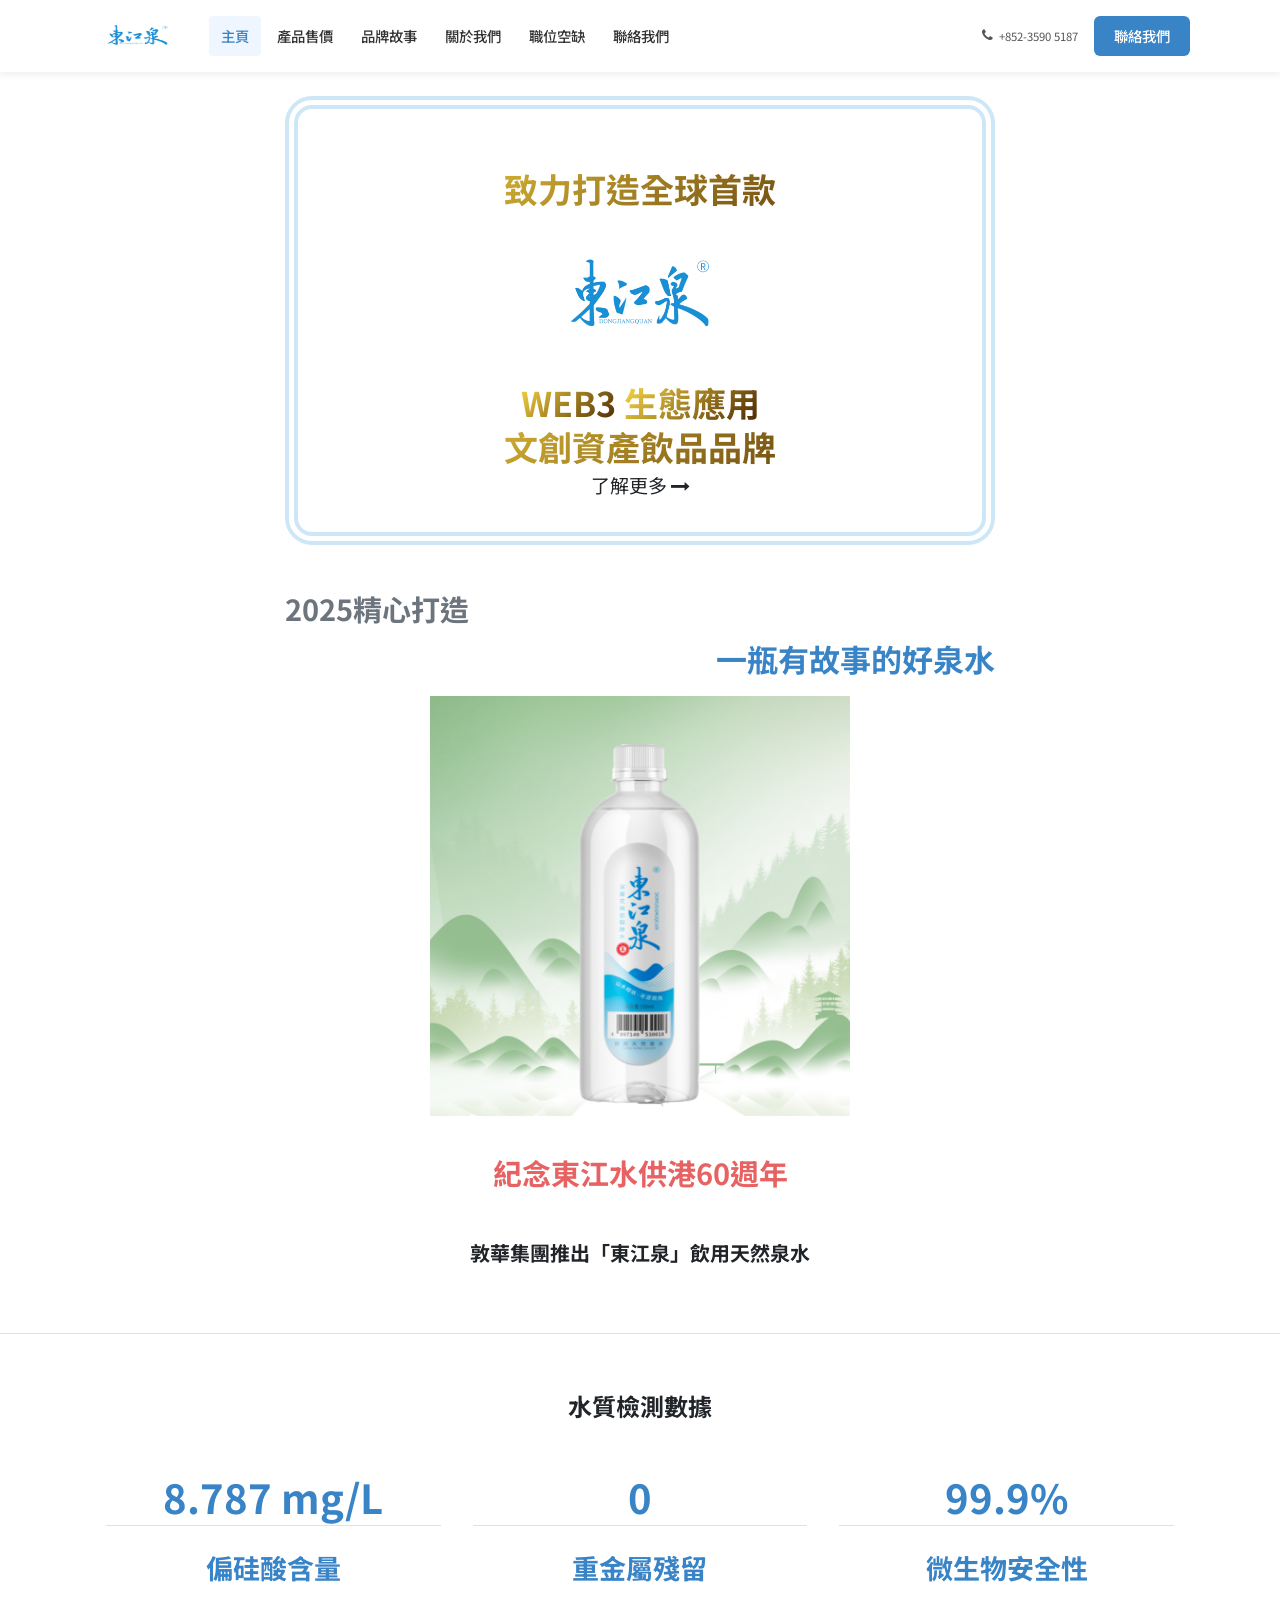
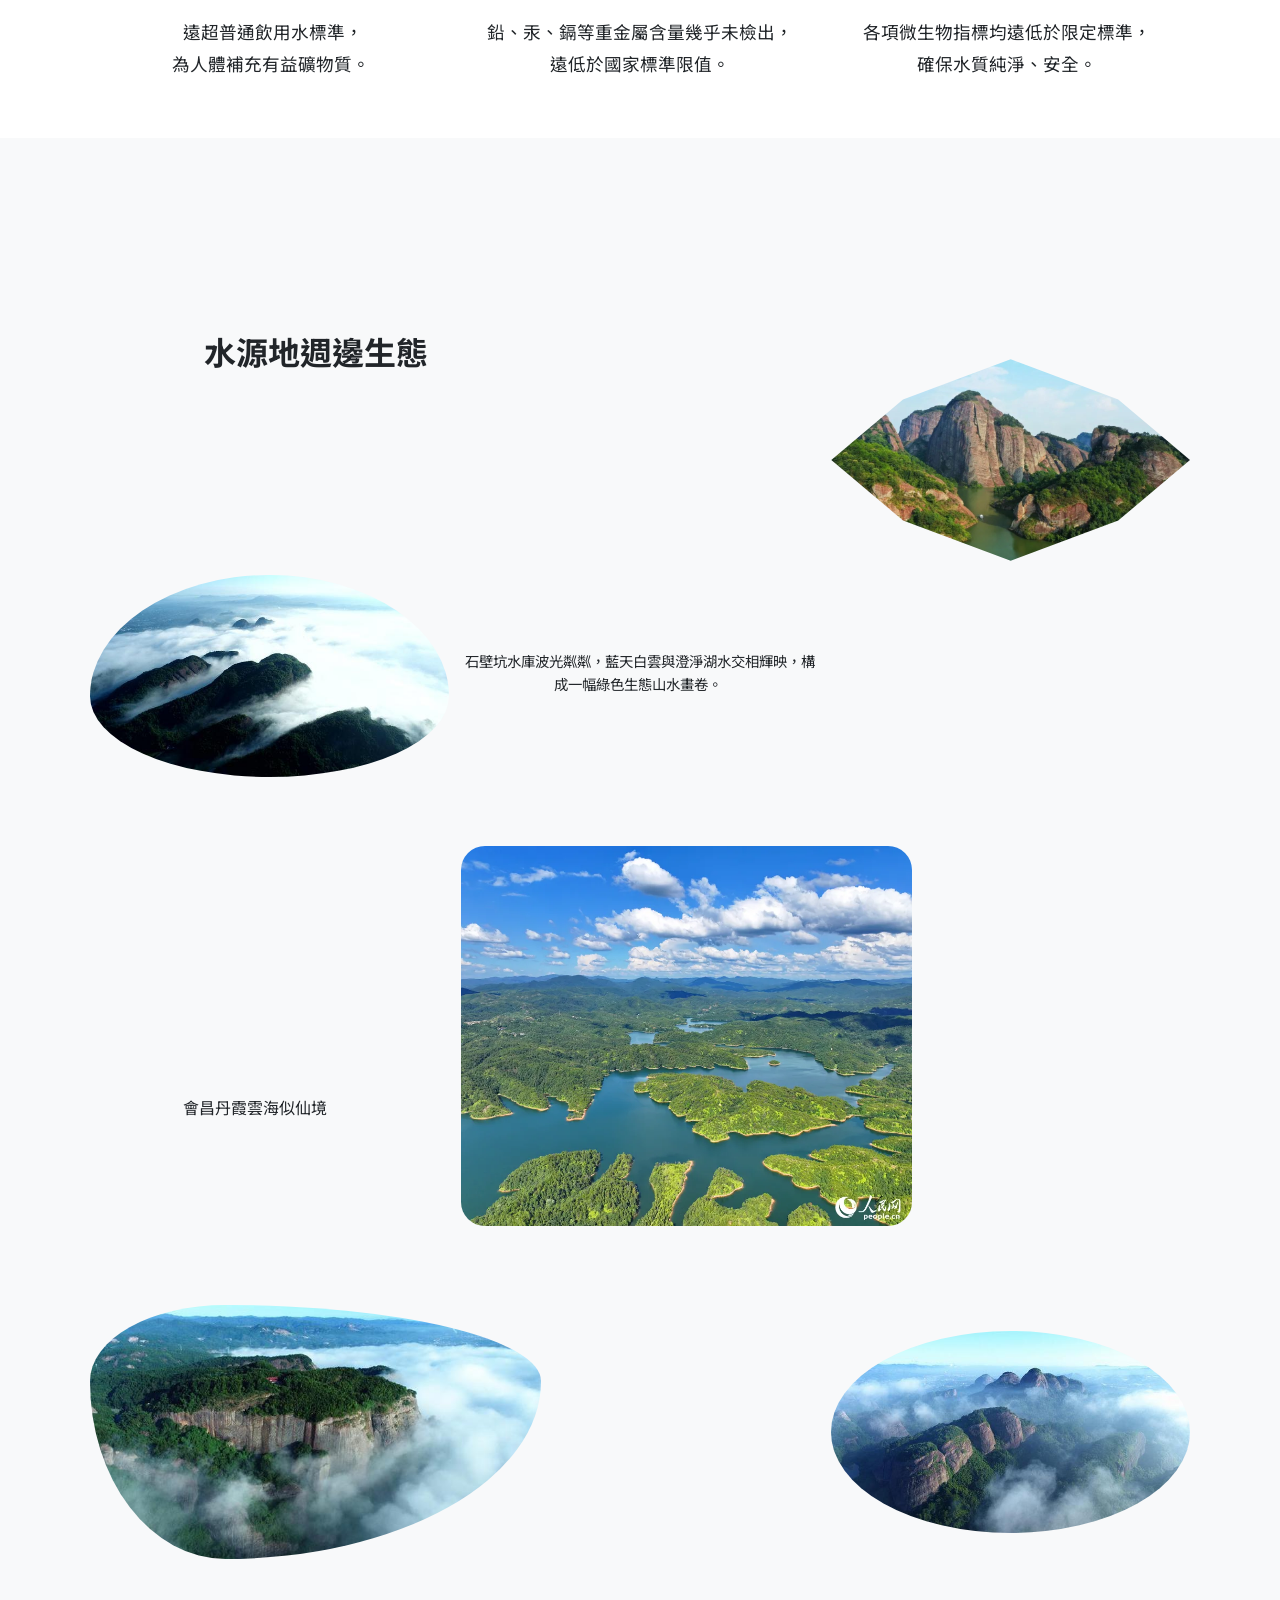
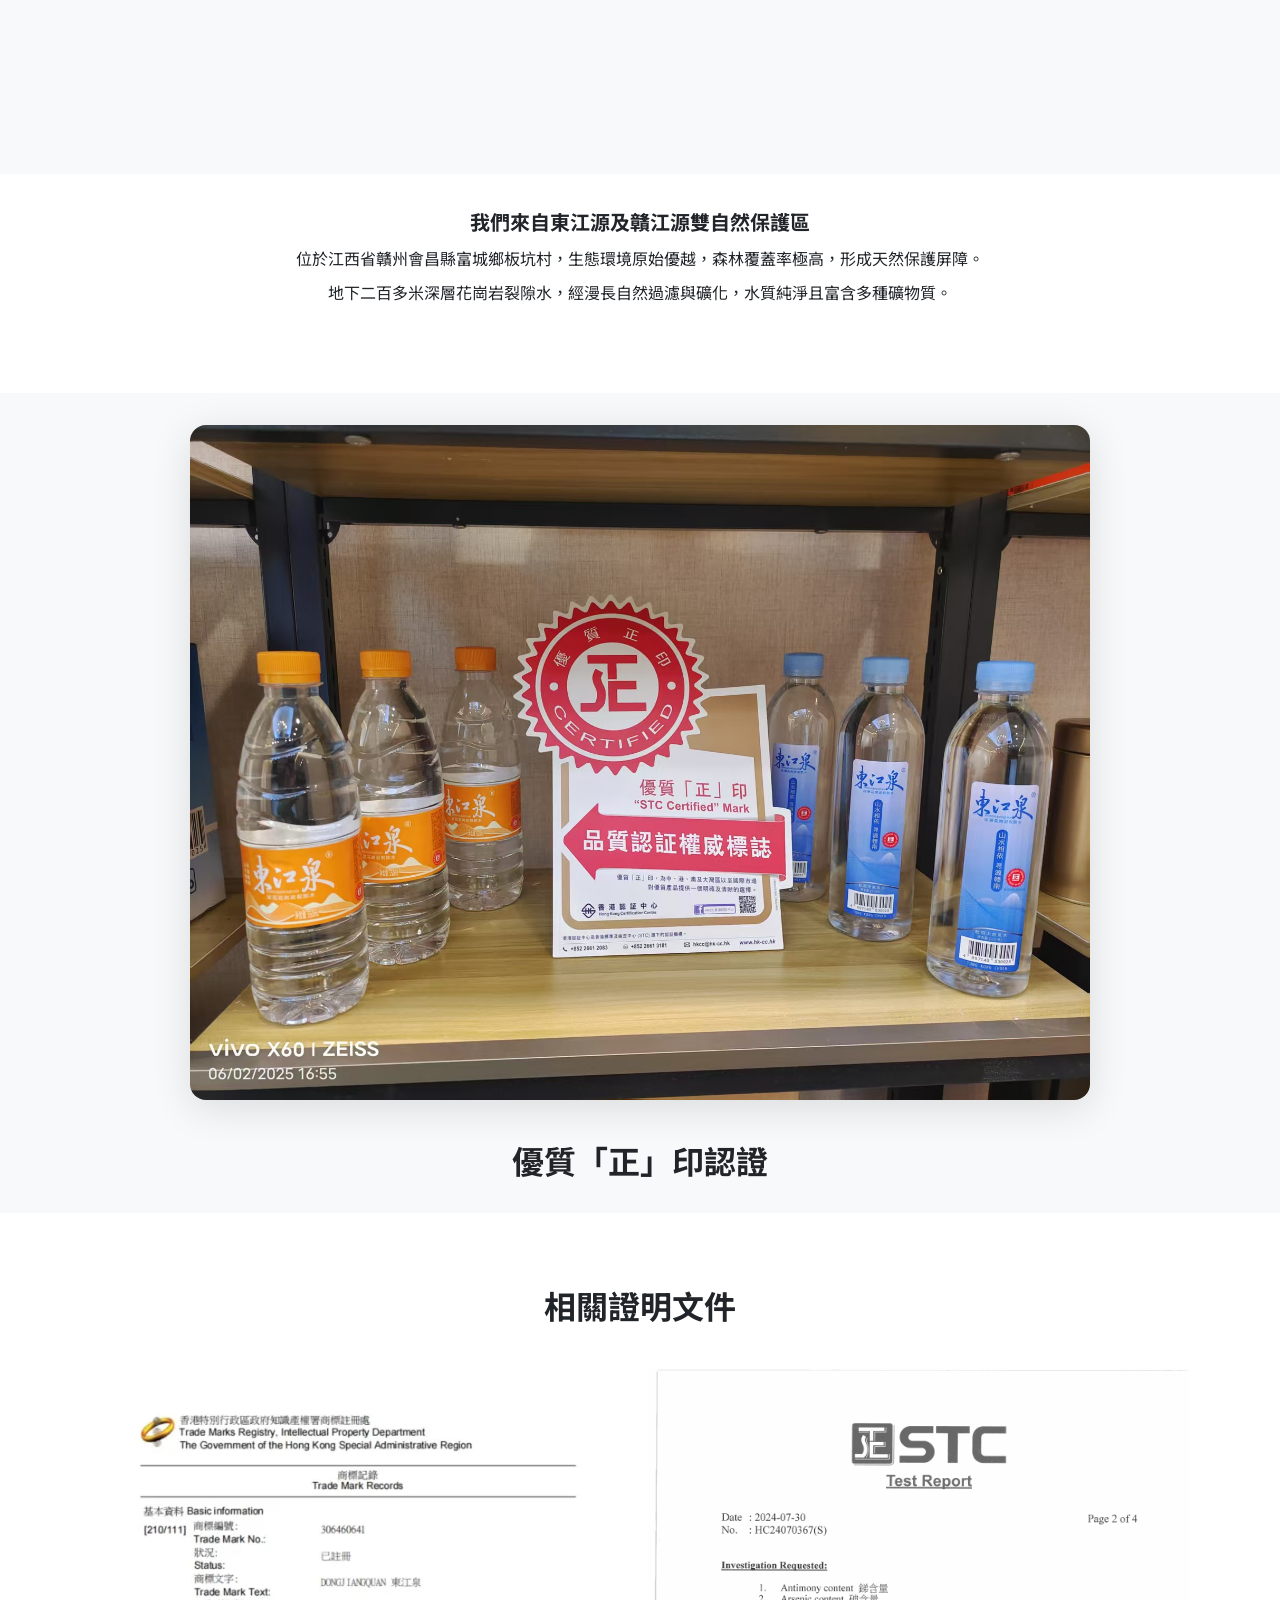
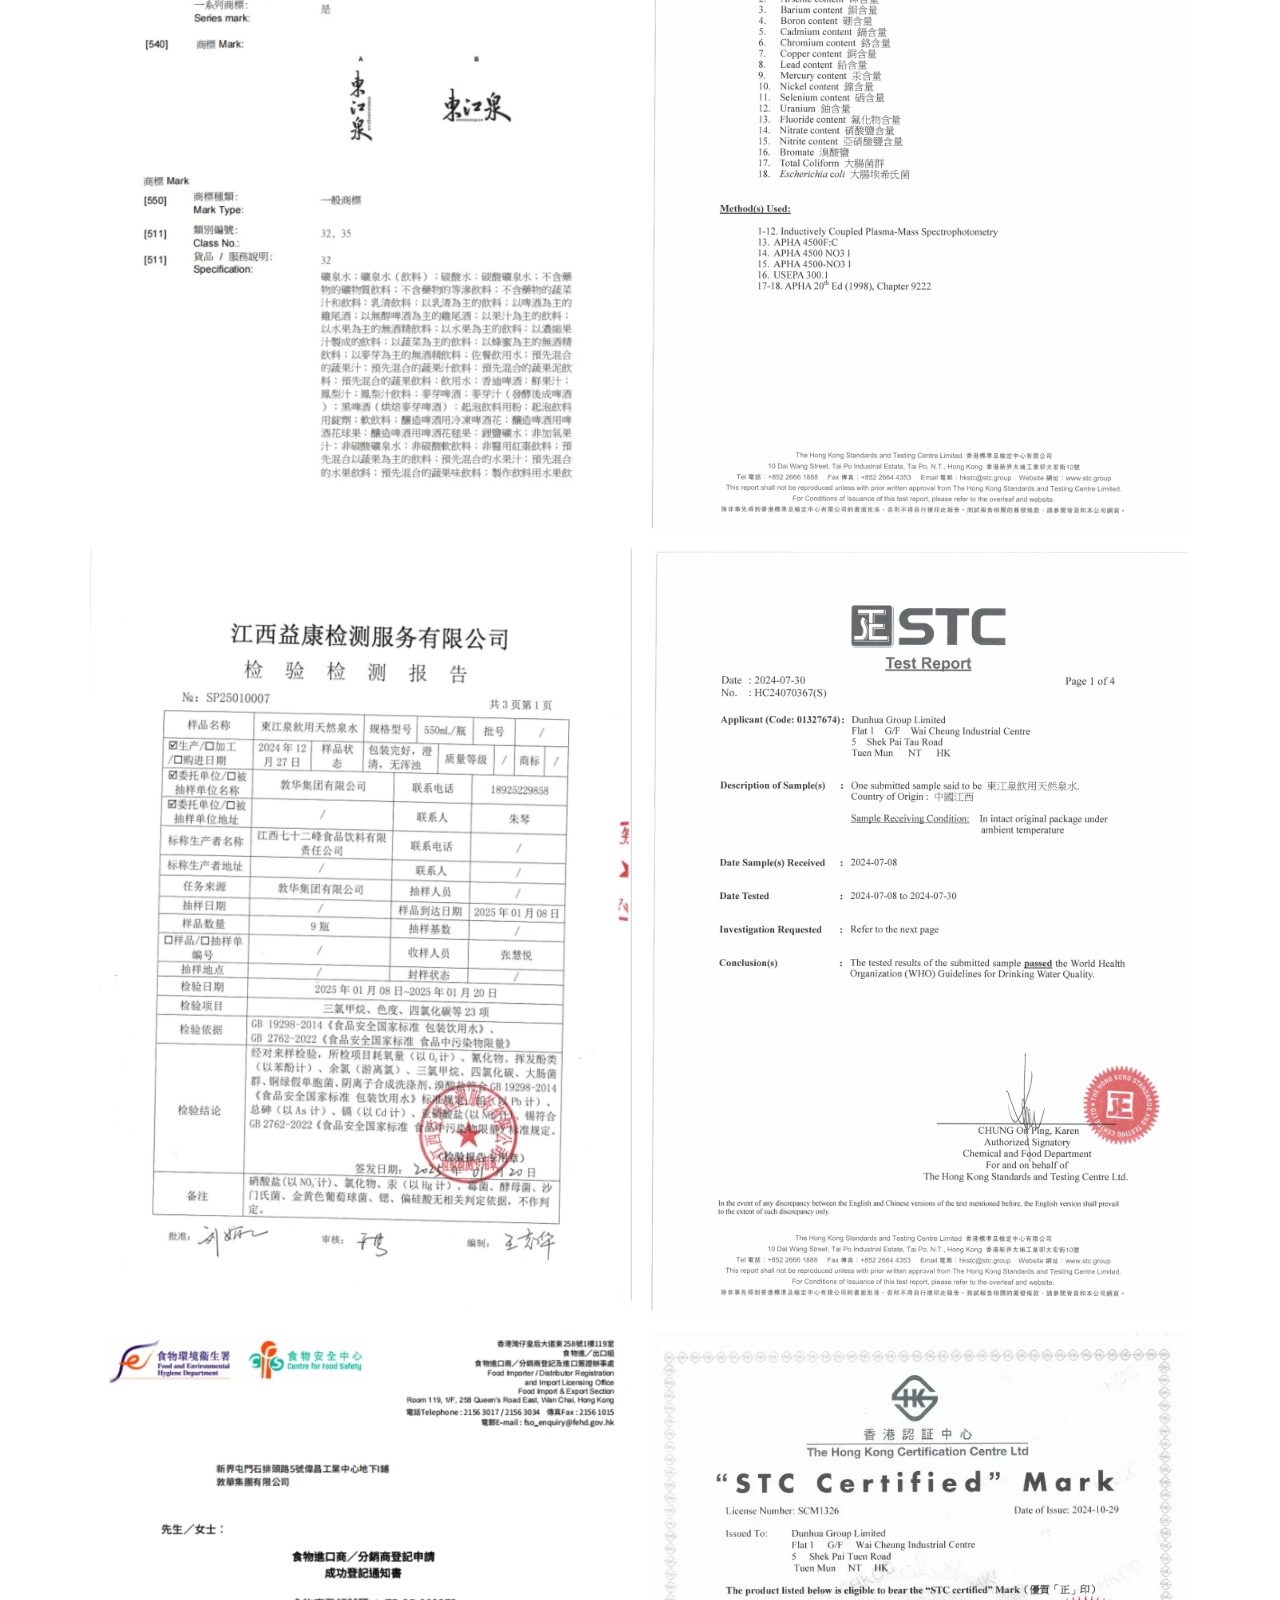
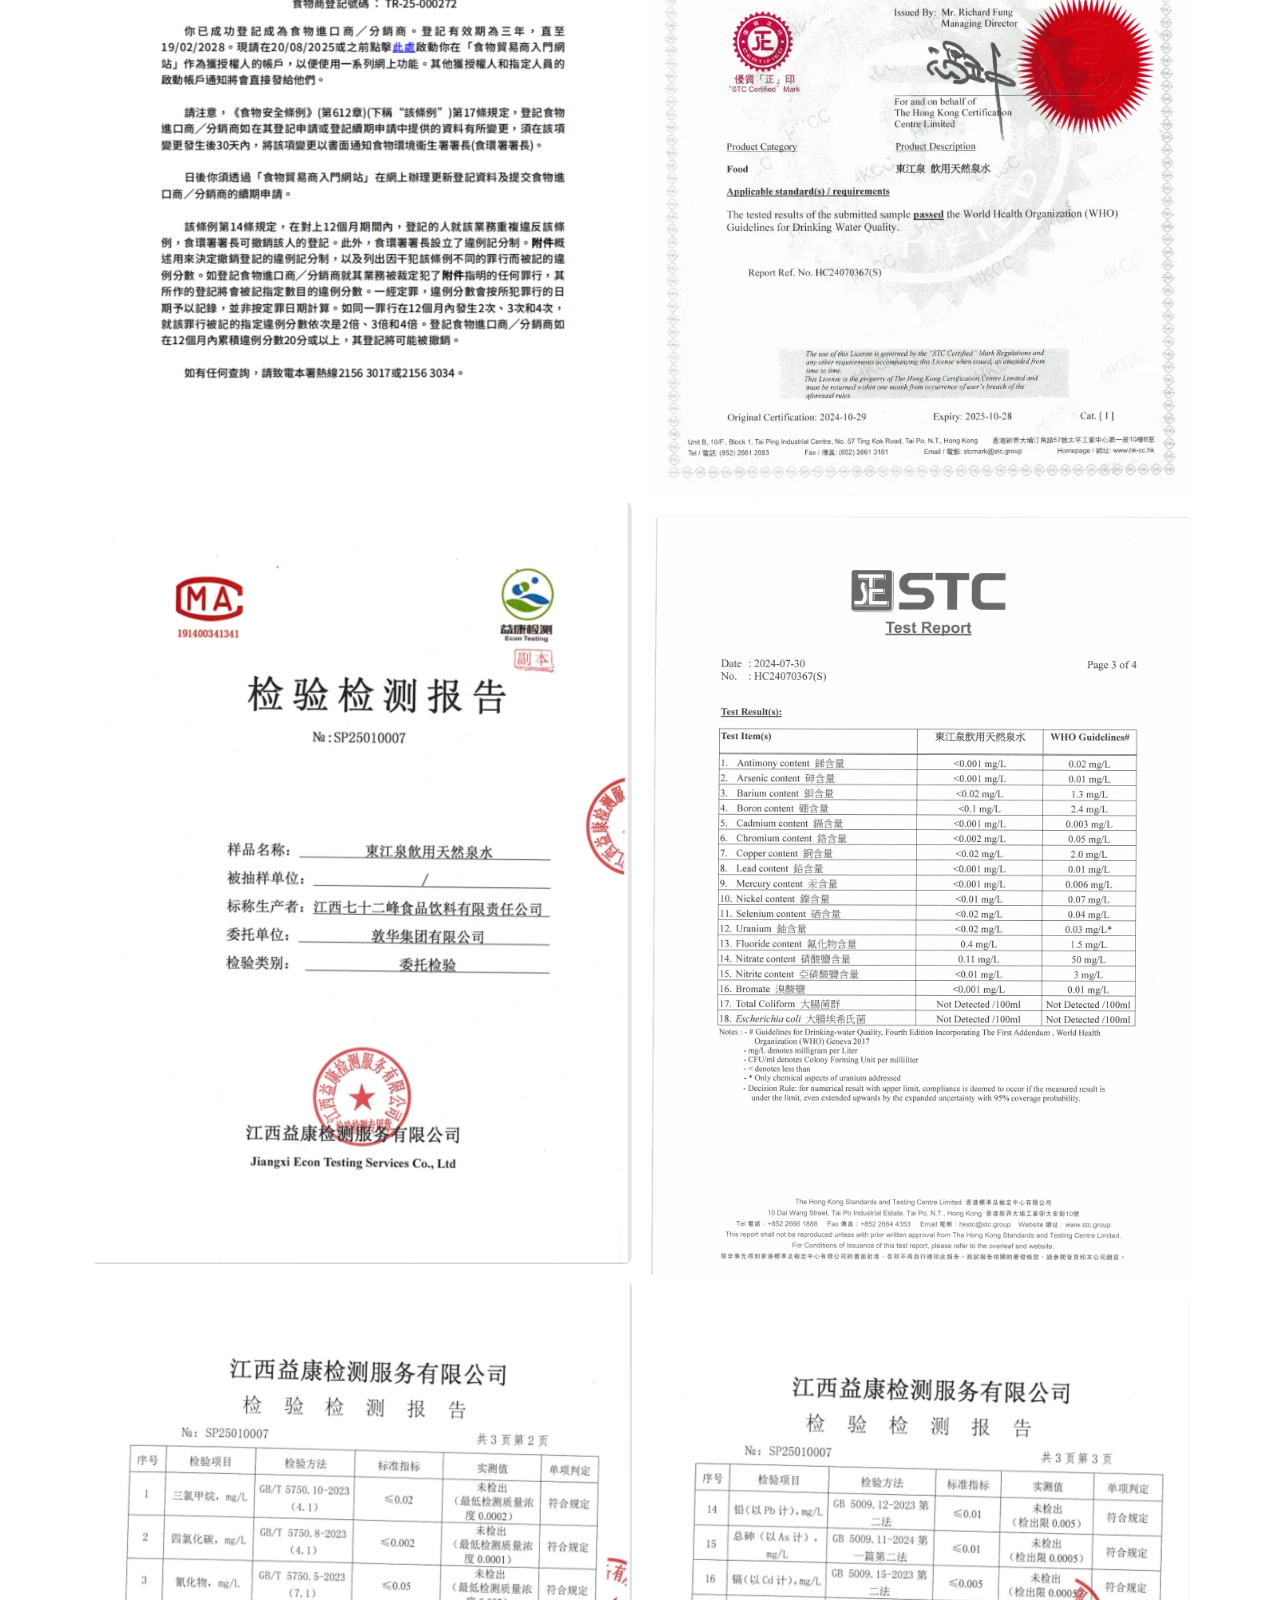
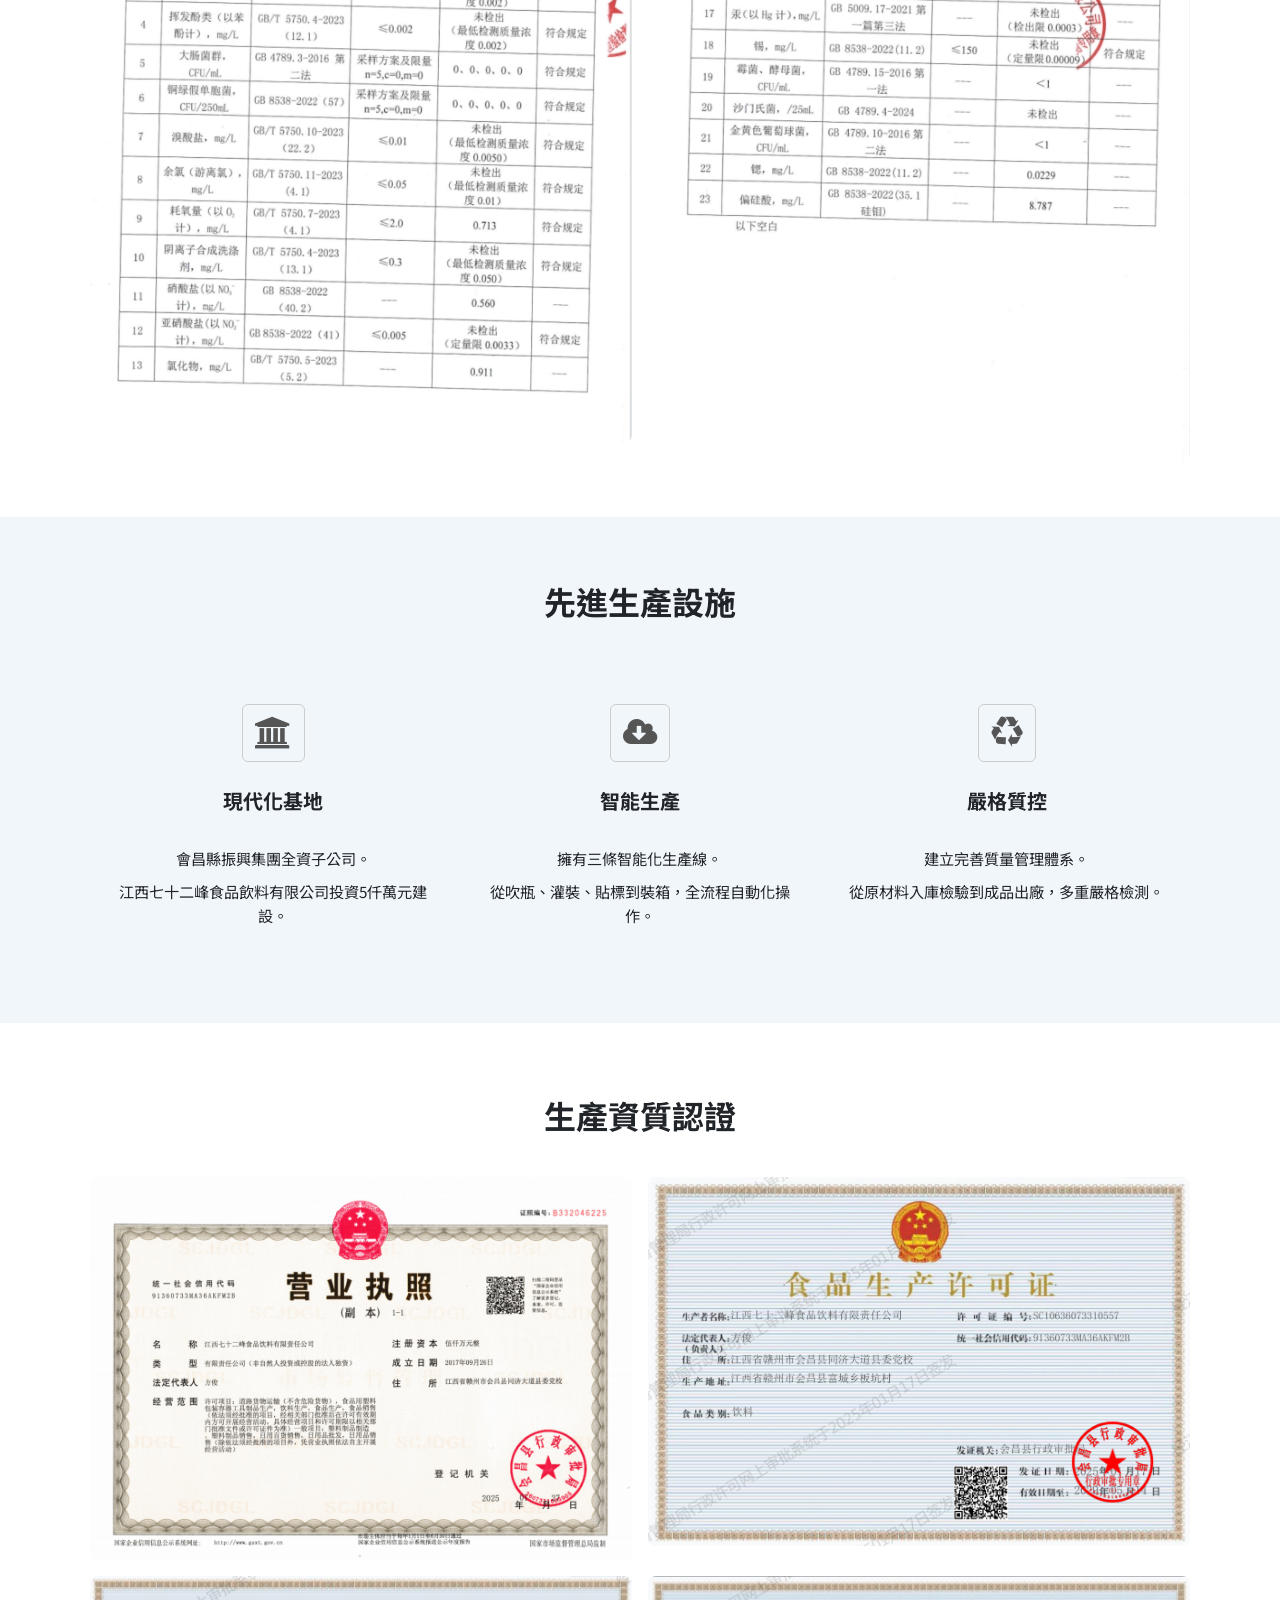
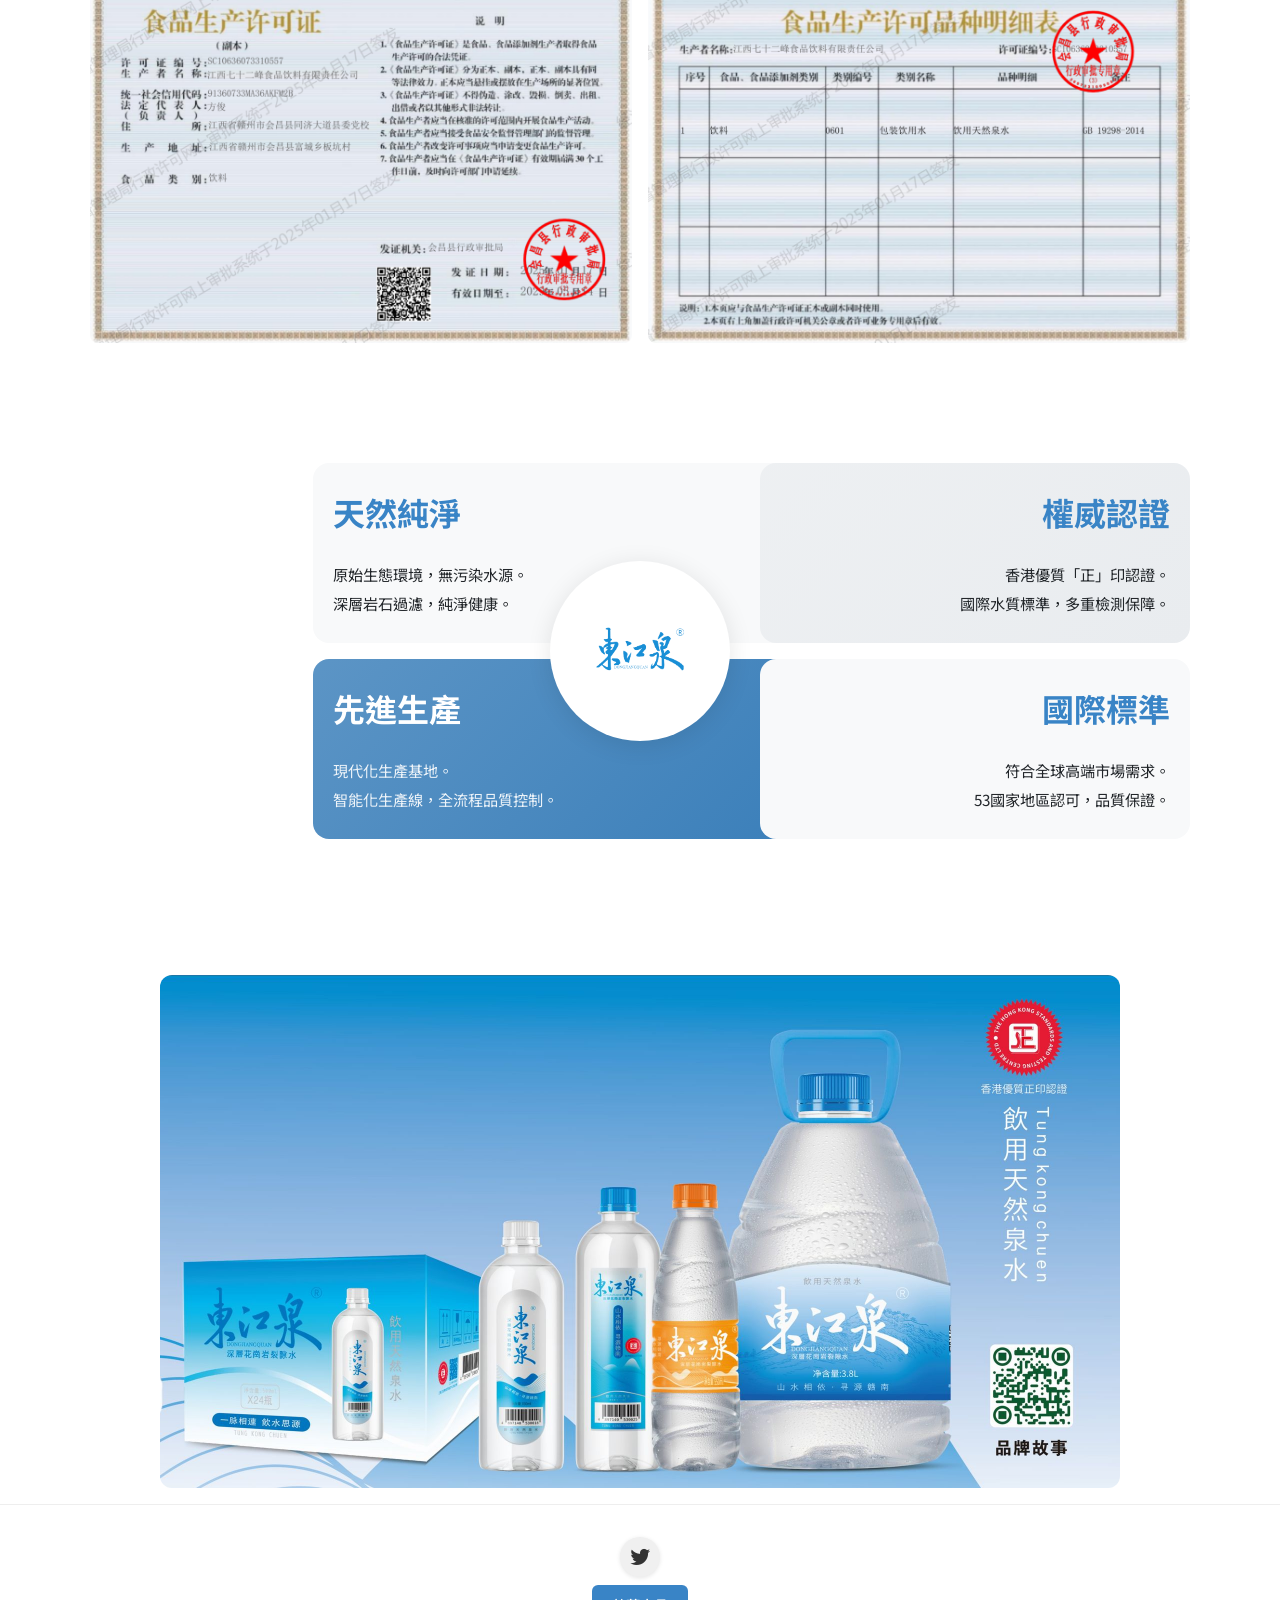
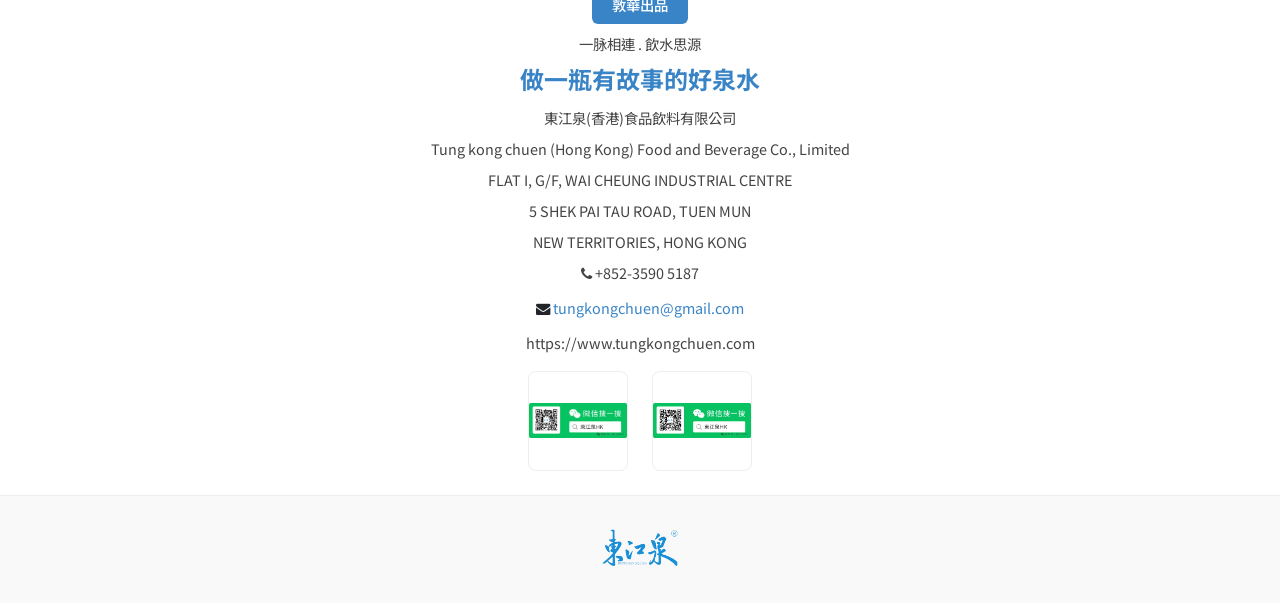
==== commit 90899000: "fix: 1:1 clone rebuild with real images - all 28 assets downloaded from original site - Replaced AI-" ====
--- a/index.html
+++ b/index.html
@@ -1,546 +1,410 @@
 <!DOCTYPE html>
 <html lang="zh-TW">
 <head>
-  <meta charset="UTF-8" />
-  <meta name="viewport" content="width=device-width, initial-scale=1.0" />
-  <title>東江泉 · 一瓶有故事的好泉水</title>
-  <link rel="icon" href="data:image/svg+xml,<svg xmlns='http://www.w3.org/2000/svg' viewBox='0 0 100 100'><text y='.9em' font-size='90'>💧</text></svg>" />
-  <meta name="description" content="東江泉飲用天然泉水 - 紀念東江水供港60週年。源自江西省贛州會昌縣，東江源及贛江源雙自然保護區核心區域，敦華集團榮譽出品。" />
-  <meta property="og:title" content="東江泉 · 一瓶有故事的好泉水" />
-  <meta property="og:description" content="紀念東江水供港60週年，敦華集團推出東江泉飲用天然泉水" />
-  <link rel="preconnect" href="https://fonts.googleapis.com" />
-  <link rel="preconnect" href="https://fonts.gstatic.com" crossorigin />
-  <link href="https://fonts.googleapis.com/css2?family=Noto+Serif+TC:wght@300;400;500;600;700&family=Noto+Sans+TC:wght@300;400;500;700&family=Playfair+Display:ital,wght@0,400;0,600;1,400&display=swap" rel="stylesheet" />
-  <link rel="stylesheet" href="style.css" />
+  <meta charset="utf-8"/>
+  <meta http-equiv="X-UA-Compatible" content="IE=edge"/>
+  <meta name="viewport" content="width=device-width, initial-scale=1"/>
+  <meta name="description" content="東江泉 天然飲用泉水"/>
+  <meta property="og:type" content="website"/>
+  <meta property="og:title" content="東江泉 天然飲用泉水"/>
+  <meta property="og:site_name" content="東江泉飲用天然泉水"/>
+  <meta property="og:url" content="https://www.tungkongchuen.com/"/>
+  <meta property="og:description" content="東江泉 天然飲用泉水"/>
+  <meta name="twitter:card" content="summary_large_image"/>
+  <meta name="twitter:title" content="東江泉 天然飲用泉水"/>
+  <title>東江泉 天然飲用泉水</title>
+  <link rel="shortcut icon" href="assets/images/logo.png"/>
+  <link rel="preconnect" href="https://fonts.gstatic.com/" crossorigin/>
+  <link href="https://fonts.googleapis.com/css2?family=Noto+Sans+TC:wght@300;400;500;700&family=Noto+Serif+TC:wght@400;700&display=swap" rel="stylesheet"/>
+  <link rel="stylesheet" href="https://cdnjs.cloudflare.com/ajax/libs/font-awesome/4.7.0/css/font-awesome.min.css"/>
+  <link rel="stylesheet" href="style.css"/>
 </head>
 <body>
 
-  <!-- ===== NAV ===== -->
-  <header class="nav" id="navbar">
-    <div class="nav__inner">
-      <a href="#hero" class="nav__logo">
-        <span class="logo-cn">東江泉</span>
-        <span class="logo-divider">|</span>
-        <span class="logo-en">DONGJIANG SPRING</span>
+<!-- ========== HEADER ========== -->
+<header id="top" class="site-header">
+  <!-- Desktop Nav -->
+  <nav class="navbar-desktop">
+    <div class="nav-container">
+      <a href="/" class="navbar-brand">
+        <img src="assets/images/logo.png" width="95" height="40" alt="東江泉飲用天然泉水"/>
       </a>
-      <button class="nav__hamburger" id="hamburger" aria-label="開啟選單">
+      <ul class="nav-menu">
+        <li><a href="/" class="active">主頁</a></li>
+        <li><a href="#products">產品售價</a></li>
+        <li><a href="#brand-story">品牌故事</a></li>
+        <li><a href="#about">關於我們</a></li>
+        <li><a href="#jobs">職位空缺</a></li>
+        <li><a href="#contact">聯絡我們</a></li>
+      </ul>
+      <div class="nav-right">
+        <a href="tel:+852-35905187" class="nav-phone">
+          <i class="fa fa-phone"></i>
+          <small>+852-3590 5187</small>
+        </a>
+        <a href="#contact" class="btn-contact">聯絡我們</a>
+      </div>
+    </div>
+  </nav>
+
+  <!-- Mobile Nav -->
+  <nav class="navbar-mobile">
+    <div class="mobile-nav-top">
+      <a href="/" class="navbar-brand">
+        <img src="assets/images/logo.png" width="95" height="40" alt="東江泉飲用天然泉水"/>
+      </a>
+      <button class="mobile-toggle" id="mobileToggle" aria-label="切換導覽">
         <span></span><span></span><span></span>
       </button>
-      <nav class="nav__links" id="navLinks">
-        <a href="#about">品牌故事</a>
-        <a href="#source">水源地</a>
-        <a href="#quality">品質認證</a>
-        <a href="#production">生產基地</a>
-        <a href="#products">產品系列</a>
-        <a href="#contact">聯絡我們</a>
-      </nav>
-    </div>
-  </header>
-
-  <!-- ===== HERO ===== -->
-  <section class="hero" id="hero">
-    <div class="hero__bg-video-wrap">
-      <div class="hero__bg" id="heroBg"></div>
-      <div class="hero__overlay"></div>
-    </div>
-    <div class="hero__content">
-      <p class="hero__eyebrow reveal">2025 精心打造</p>
-      <h1 class="hero__title reveal">
-        一瓶有故事的<br/>
-        <span class="highlight">好泉水</span>
-      </h1>
-      <p class="hero__sub reveal">紀念東江水供港60週年 · 敦華集團榮譽出品</p>
-      <div class="hero__cta-row reveal">
-        <a href="#about" class="btn btn--primary">探索故事</a>
-        <a href="#products" class="btn btn--ghost">查看產品</a>
-      </div>
-    </div>
-    <div class="hero__scroll-hint">
-      <span></span>
-      <p>向下滾動</p>
-    </div>
-    <!-- flowing water particle canvas -->
-    <canvas id="waterCanvas"></canvas>
-  </section>
-
-  <!-- ===== BRAND BANNER ===== -->
-  <section class="brand-banner">
-    <div class="brand-banner__inner">
-      <div class="brand-banner__item reveal">
-        <span class="brand-banner__num">8.787</span>
-        <span class="brand-banner__unit">mg/L</span>
-        <p>偏硅酸含量<br/><small>遠超普通飲用水標準，補充有益礦物質</small></p>
-      </div>
-      <div class="brand-banner__divider"></div>
-      <div class="brand-banner__item reveal">
-        <span class="brand-banner__num">0</span>
-        <p>重金屬殘留<br/><small>鉛、汞、鎘幾乎未檢出，遠低於國家標準</small></p>
-      </div>
-      <div class="brand-banner__divider"></div>
-      <div class="brand-banner__item reveal">
-        <span class="brand-banner__num">99.9<span style="font-size:0.6em">%</span></span>
-        <p>微生物安全性<br/><small>各項指標均遠低於限定標準，純淨安全</small></p>
-      </div>
-      <div class="brand-banner__divider"></div>
-      <div class="brand-banner__item reveal">
-        <span class="brand-banner__num">200<span style="font-size:0.5em">m+</span></span>
-        <p>地下深層<br/><small>花崗岩裂隙水，經漫長自然過濾與礦化</small></p>
-      </div>
-    </div>
-  </section>
-
-  <!-- ===== ABOUT ===== -->
-  <section class="about section" id="about">
-    <div class="container">
-      <div class="about__grid">
-        <div class="about__img-wrap reveal-left">
-          <img src="https://www.genspark.ai/api/files/s/yT2ByL1z?cache_control=3600" alt="東江泉水源地" class="about__img" />
-          <div class="about__img-badge">
-            <span>東江水<br/>供港</span>
-            <strong>60<span>週年</span></strong>
-          </div>
-        </div>
-        <div class="about__text reveal-right">
-          <p class="section__eyebrow">品牌故事</p>
-          <h2 class="section__title">一份跨越60年的<br/>深情承諾</h2>
-          <p>東江水自1965年起持續供應香港，滋養了幾代港人的生命。2025年，敦華集團為紀念這份珍貴的歷史情誼，精心研發「東江泉」飲用天然泉水，讓每一口清泉都承載著東江的故事與情懷。</p>
-          <p>我們的水源來自江西省贛州會昌縣，地處東江源及贛江源雙自然保護區核心區域，原始生態環境賦予了東江泉無可比擬的純淨品質。</p>
-          <div class="about__tags">
-            <span>天然泉水</span>
-            <span>雙保護區</span>
-            <span>深層礦化</span>
-            <span>港品認證</span>
-          </div>
-        </div>
-      </div>
-    </div>
-  </section>
-
-  <!-- ===== WATER SOURCE ===== -->
-  <section class="source section" id="source">
-    <div class="source__parallax" id="sourceParallax">
-      <div class="source__overlay"></div>
-    </div>
-    <div class="container source__content">
-      <p class="section__eyebrow section__eyebrow--light reveal">水源地生態</p>
-      <h2 class="section__title section__title--light reveal">會昌丹霞雲海<br/>似仙境</h2>
-      <p class="source__desc reveal">石壁坑水庫波光粼粼，藍天白雲與澄淨湖水交相輝映，構成一幅綠色生態山水畫卷。</p>
-
-      <div class="source__cards">
-        <div class="source__card reveal">
-          <div class="source__card-icon">🌿</div>
-          <h3>雙自然保護區</h3>
-          <p>位於東江源及贛江源雙自然保護區，生態環境原始優越，森林覆蓋率極高，形成天然保護屏障。</p>
-        </div>
-        <div class="source__card reveal">
-          <div class="source__card-icon">⛰️</div>
-          <h3>深層岩石過濾</h3>
-          <p>地下二百多米深層花崗岩裂隙水，經漫長自然過濾與礦化，水質純淨且富含多種礦物質。</p>
-        </div>
-        <div class="source__card reveal">
-          <div class="source__card-icon">💧</div>
-          <h3>天然礦化水質</h3>
-          <p>偏硅酸含量達8.787mg/L，遠超國家標準，為身體提供天然礦物質補充，促進健康。</p>
-        </div>
-      </div>
-    </div>
-  </section>
-
-  <!-- ===== ECOLOGY GALLERY ===== -->
-  <section class="ecology section" id="ecology">
-    <div class="container">
-      <p class="section__eyebrow reveal">生態環境</p>
-      <h2 class="section__title reveal">我們來自<br/>雙自然保護區</h2>
-      <div class="ecology__gallery">
-        <div class="ecology__item ecology__item--large reveal-left">
-          <img src="https://www.genspark.ai/api/files/s/wavcqR2q?cache_control=3600" alt="春山泉源" />
-          <div class="ecology__caption">
-            <h4>原生態水源地</h4>
-            <p>江西省贛州會昌縣富城鄉板坑村</p>
-          </div>
-        </div>
-        <div class="ecology__col">
-          <div class="ecology__item reveal-right">
-            <img src="https://www.genspark.ai/api/files/s/U86v0VFE?cache_control=3600" alt="會昌丹霞地貌" />
-            <div class="ecology__caption">
-              <h4>會昌丹霞地貌</h4>
-              <p>壯觀紅岩峰林，天然屏障</p>
-            </div>
-          </div>
-          <div class="ecology__item reveal-right">
-            <img src="https://www.genspark.ai/api/files/s/yT2ByL1z?cache_control=3600" alt="山間清泉" />
-            <div class="ecology__caption">
-              <h4>山間清泉</h4>
-              <p>花崗岩深層裂隙，純淨礦化</p>
-            </div>
-          </div>
-        </div>
-      </div>
-    </div>
-  </section>
-
-  <!-- ===== QUALITY CERT ===== -->
-  <section class="quality section" id="quality">
-    <div class="container">
-      <p class="section__eyebrow reveal">品質保證</p>
-      <h2 class="section__title reveal">優質「正」印認證</h2>
-      <p class="section__sub reveal">香港「優質正印」認證，53個國家地區認可，國際水質標準多重檢測保障</p>
-
-      <div class="quality__grid">
-        <div class="quality__feature reveal">
-          <div class="quality__icon quality__icon--blue">
-            <svg viewBox="0 0 24 24" fill="none" stroke="currentColor" stroke-width="1.5"><path d="M9 12l2 2 4-4M21 12a9 9 0 11-18 0 9 9 0 0118 0z"/></svg>
-          </div>
-          <h3>天然純淨</h3>
-          <p>原始生態環境，無污染水源。深層岩石過濾，純淨健康。</p>
-        </div>
-        <div class="quality__feature reveal">
-          <div class="quality__icon quality__icon--gold">
-            <svg viewBox="0 0 24 24" fill="none" stroke="currentColor" stroke-width="1.5"><path d="M9 12.75L11.25 15 15 9.75M21 12c0 1.268-.63 2.39-1.593 3.068a3.745 3.745 0 01-.723 3.065 3.745 3.745 0 01-3.065.723A3.745 3.745 0 0112 21c-1.268 0-2.39-.63-3.068-1.593a3.746 3.746 0 01-3.065-.723 3.745 3.745 0 01-.723-3.065A3.745 3.745 0 013 12c0-1.268.63-2.39 1.593-3.068a3.745 3.745 0 01.723-3.065 3.746 3.746 0 013.065-.723A3.746 3.746 0 0112 3c1.268 0 2.39.63 3.068 1.593a3.746 3.746 0 013.065.723 3.746 3.746 0 01.723 3.065A3.745 3.745 0 0121 12z"/></svg>
-          </div>
-          <h3>權威認證</h3>
-          <p>香港優質「正」印認證。國際水質標準，多重檢測保障。</p>
-        </div>
-        <div class="quality__feature reveal">
-          <div class="quality__icon quality__icon--green">
-            <svg viewBox="0 0 24 24" fill="none" stroke="currentColor" stroke-width="1.5"><path d="M19.5 12c0-1.232-.046-2.453-.138-3.662a4.006 4.006 0 00-3.7-3.7 48.678 48.678 0 00-7.324 0 4.006 4.006 0 00-3.7 3.7c-.017.22-.032.441-.046.662M19.5 12l3-3m-3 3l-3-3m-12 3c0 1.232.046 2.453.138 3.662a4.006 4.006 0 003.7 3.7 48.656 48.656 0 007.324 0 4.006 4.006 0 003.7-3.7c.017-.22.032-.441.046-.662M4.5 12l3 3m-3-3l-3 3"/></svg>
-          </div>
-          <h3>先進生產</h3>
-          <p>現代化生產基地。智能化生產線，全流程品質控制。</p>
-        </div>
-        <div class="quality__feature reveal">
-          <div class="quality__icon quality__icon--purple">
-            <svg viewBox="0 0 24 24" fill="none" stroke="currentColor" stroke-width="1.5"><path d="M12 21a9.004 9.004 0 008.716-6.747M12 21a9.004 9.004 0 01-8.716-6.747M12 21c2.485 0 4.5-4.03 4.5-9S14.485 3 12 3m0 18c-2.485 0-4.5-4.03-4.5-9S9.515 3 12 3m0 0a8.997 8.997 0 017.843 4.582M12 3a8.997 8.997 0 00-7.843 4.582m15.686 0A11.953 11.953 0 0112 10.5c-2.998 0-5.74-1.1-7.843-2.918m15.686 0A8.959 8.959 0 0121 12c0 .778-.099 1.533-.284 2.253m0 0A17.919 17.919 0 0112 16.5c-3.162 0-6.133-.815-8.716-2.247m0 0A9.015 9.015 0 013 12c0-1.605.42-3.113 1.157-4.418"/></svg>
-          </div>
-          <h3>國際標準</h3>
-          <p>符合全球高端市場需求。53個國家地區認可，品質保證。</p>
-        </div>
-      </div>
-
-      <!-- Cert badges row -->
-      <div class="cert-row reveal">
-        <div class="cert-badge">
-          <div class="cert-badge__seal">正</div>
-          <p>香港優質正印</p>
-        </div>
-        <div class="cert-badge">
-          <div class="cert-badge__seal cert-badge__seal--blue">ISO</div>
-          <p>ISO 認證</p>
-        </div>
-        <div class="cert-badge">
-          <div class="cert-badge__seal cert-badge__seal--green">GB</div>
-          <p>國家標準</p>
-        </div>
-        <div class="cert-badge">
-          <div class="cert-badge__seal cert-badge__seal--gold">53</div>
-          <p>國家認可</p>
-        </div>
-      </div>
-    </div>
-  </section>
-
-  <!-- ===== PRODUCTION ===== -->
-  <section class="production section" id="production">
-    <div class="container">
-      <div class="production__grid">
-        <div class="production__text reveal-left">
-          <p class="section__eyebrow">生產基地</p>
-          <h2 class="section__title">現代化<br/>智能生產</h2>
-          <p>會昌縣振興集團全資子公司——江西七十二峰食品飲料有限公司，投資5千萬元建設現代化生產基地。</p>
-          <div class="production__stats">
-            <div class="production__stat">
-              <strong>3</strong>
-              <p>智能化生產線</p>
-            </div>
-            <div class="production__stat">
-              <strong>5000<span>萬</span></strong>
-              <p>設施投資金額</p>
-            </div>
-            <div class="production__stat">
-              <strong>100<span>%</span></strong>
-              <p>全流程自動化</p>
-            </div>
-          </div>
-          <ul class="production__list">
-            <li>
-              <span class="step-num">01</span>
-              <div>
-                <strong>吹瓶成型</strong>
-                <p>精密模具，符合食品安全標準的PET材料</p>
-              </div>
-            </li>
-            <li>
-              <span class="step-num">02</span>
-              <div>
-                <strong>無菌灌裝</strong>
-                <p>全封閉無菌環境，確保水質不受污染</p>
-              </div>
-            </li>
-            <li>
-              <span class="step-num">03</span>
-              <div>
-                <strong>自動貼標</strong>
-                <p>精準貼標技術，確保每瓶產品外觀完美</p>
-              </div>
-            </li>
-            <li>
-              <span class="step-num">04</span>
-              <div>
-                <strong>品質檢測</strong>
-                <p>多重嚴格檢測，從原材料到成品全程把關</p>
-              </div>
-            </li>
-          </ul>
-        </div>
-        <div class="production__img-wrap reveal-right">
-          <img src="https://www.genspark.ai/api/files/s/kyM1LFMm?cache_control=3600" alt="現代化生產基地" class="production__img" />
-          <div class="production__img-overlay">
-            <p>現代化智能生產基地</p>
-          </div>
-        </div>
-      </div>
-    </div>
-  </section>
-
-  <!-- ===== PRODUCTS ===== -->
-  <section class="products section" id="products">
-    <div class="container">
-      <p class="section__eyebrow reveal">產品系列</p>
-      <h2 class="section__title reveal">東江泉<br/>飲用天然泉水</h2>
-      <p class="section__sub reveal">源自雙保護區，每一滴都是大自然的饋贈</p>
-
-      <div class="products__grid">
-        <div class="products__card reveal">
-          <div class="products__img-wrap">
-            <img src="https://www.genspark.ai/api/files/s/yT2ByL1z?cache_control=3600" alt="東江泉 330ml" />
-            <div class="products__badge">暢銷</div>
-          </div>
-          <div class="products__info">
-            <h3>東江泉 · 隨身裝</h3>
-            <p class="products__size">330 ml</p>
-            <p>輕便隨身，清泉隨行，純淨天然的日常好水。</p>
-            <div class="products__tags">
-              <span>天然泉水</span>
-              <span>無添加</span>
-            </div>
-          </div>
-        </div>
-        <div class="products__card reveal">
-          <div class="products__img-wrap products__img-wrap--featured">
-            <img src="https://www.genspark.ai/api/files/s/yT2ByL1z?cache_control=3600" alt="東江泉 550ml" />
-            <div class="products__badge products__badge--gold">精選</div>
-          </div>
-          <div class="products__info">
-            <h3>東江泉 · 經典裝</h3>
-            <p class="products__size">550 ml</p>
-            <p>最受歡迎的經典規格，日常飲用的完美選擇。</p>
-            <div class="products__tags">
-              <span>天然泉水</span>
-              <span>富含偏硅酸</span>
-            </div>
-          </div>
-        </div>
-        <div class="products__card reveal">
-          <div class="products__img-wrap">
-            <img src="https://www.genspark.ai/api/files/s/yT2ByL1z?cache_control=3600" alt="東江泉 1500ml" />
-          </div>
-          <div class="products__info">
-            <h3>東江泉 · 家庭裝</h3>
-            <p class="products__size">1500 ml</p>
-            <p>大容量家庭裝，健康純淨，全家共享清泉好水。</p>
-            <div class="products__tags">
-              <span>天然泉水</span>
-              <span>家庭首選</span>
-            </div>
-          </div>
-        </div>
-      </div>
-    </div>
-  </section>
-
-  <!-- ===== HISTORY TIMELINE ===== -->
-  <section class="timeline section">
-    <div class="container">
-      <p class="section__eyebrow reveal">品牌歷史</p>
-      <h2 class="section__title reveal">東江水的故事</h2>
-      <div class="timeline__track">
-        <div class="timeline__item reveal">
-          <div class="timeline__dot"></div>
-          <div class="timeline__content timeline__content--left">
-            <span class="timeline__year">1965</span>
-            <h4>東江供港開始</h4>
-            <p>東深供水工程啟動，東江水開始持續輸送香港，開啟了兩地水脈相連的歷史</p>
-          </div>
-        </div>
-        <div class="timeline__item reveal">
-          <div class="timeline__dot"></div>
-          <div class="timeline__content timeline__content--right">
-            <span class="timeline__year">2000s</span>
-            <h4>水質提升工程</h4>
-            <p>不斷改造升級，東江水供港工程歷經多次擴建，供水量與水質持續提升</p>
-          </div>
-        </div>
-        <div class="timeline__item reveal">
-          <div class="timeline__dot"></div>
-          <div class="timeline__content timeline__content--left">
-            <span class="timeline__year">2020</span>
-            <h4>雙保護區水源發現</h4>
-            <p>在東江源及贛江源雙自然保護區內發現優質地下深層泉水，水質卓越</p>
-          </div>
-        </div>
-        <div class="timeline__item reveal">
-          <div class="timeline__dot"></div>
-          <div class="timeline__content timeline__content--right">
-            <span class="timeline__year">2025</span>
-            <h4>東江泉正式面世</h4>
-            <p>紀念東江水供港60週年，敦華集團正式推出「東江泉」飲用天然泉水，以水為情，連結兩地</p>
-          </div>
-        </div>
-      </div>
-    </div>
-  </section>
-
-  <!-- ===== CTA BAND ===== -->
-  <section class="cta-band">
-    <div class="cta-band__bg" id="ctaBandBg"></div>
-    <div class="cta-band__overlay"></div>
-    <div class="container cta-band__content">
-      <h2 class="reveal">品嚐大自然的<br/>饋贈</h2>
-      <p class="reveal">每一口東江泉，都是對純粹自然的致敬</p>
-      <a href="#contact" class="btn btn--primary btn--lg reveal">立即聯絡我們</a>
-    </div>
-  </section>
-
-  <!-- ===== CONTACT ===== -->
-  <section class="contact section" id="contact">
-    <div class="container">
-      <p class="section__eyebrow reveal">聯絡我們</p>
-      <h2 class="section__title reveal">與我們取得聯繫</h2>
-      <div class="contact__grid">
-        <div class="contact__info reveal-left">
-          <div class="contact__item">
-            <div class="contact__icon">📍</div>
-            <div>
-              <strong>公司地址</strong>
-              <p>江西省贛州市會昌縣富城鄉板坑村</p>
-            </div>
-          </div>
-          <div class="contact__item">
-            <div class="contact__icon">📞</div>
-            <div>
-              <strong>聯絡電話</strong>
-              <p>+852 XXXX XXXX（香港）</p>
-            </div>
-          </div>
-          <div class="contact__item">
-            <div class="contact__icon">✉️</div>
-            <div>
-              <strong>電子郵件</strong>
-              <p>info@tungkongchuen.com</p>
-            </div>
-          </div>
-          <div class="contact__item">
-            <div class="contact__icon">🌐</div>
-            <div>
-              <strong>官方網站</strong>
-              <p>www.tungkongchuen.com</p>
-            </div>
-          </div>
-          <div class="contact__social">
-            <p>關注我們</p>
-            <div class="contact__social-icons">
-              <a href="#" aria-label="Facebook" class="social-icon">
-                <svg viewBox="0 0 24 24" fill="currentColor"><path d="M24 12.073c0-6.627-5.373-12-12-12s-12 5.373-12 12c0 5.99 4.388 10.954 10.125 11.854v-8.385H7.078v-3.47h3.047V9.43c0-3.007 1.792-4.669 4.533-4.669 1.312 0 2.686.235 2.686.235v2.953H15.83c-1.491 0-1.956.925-1.956 1.874v2.25h3.328l-.532 3.47h-2.796v8.385C19.612 23.027 24 18.062 24 12.073z"/></svg>
-              </a>
-              <a href="#" aria-label="WeChat" class="social-icon">
-                <svg viewBox="0 0 24 24" fill="currentColor"><path d="M8.691 2.188C3.891 2.188 0 5.476 0 9.53c0 2.212 1.17 4.203 3.002 5.55a.59.59 0 0 1 .213.665l-.39 1.48c-.019.07-.048.141-.048.213 0 .163.13.295.29.295a.326.326 0 0 0 .167-.054l1.903-1.114a.864.864 0 0 1 .717-.098 10.16 10.16 0 0 0 2.837.403c.276 0 .543-.027.811-.05-.857-2.578.157-4.972 1.932-6.446 1.703-1.415 3.882-1.98 5.853-1.838-.576-3.583-4.196-6.348-8.596-6.348zM5.785 5.991c.642 0 1.162.529 1.162 1.18a1.17 1.17 0 0 1-1.162 1.178A1.17 1.17 0 0 1 4.623 7.17c0-.651.52-1.18 1.162-1.18zm5.813 0c.642 0 1.162.529 1.162 1.18a1.17 1.17 0 0 1-1.162 1.178 1.17 1.17 0 0 1-1.162-1.178c0-.651.52-1.18 1.162-1.18zm5.34 2.867c-1.797-.052-3.746.512-5.28 1.786-1.72 1.428-2.687 3.72-1.78 6.22.942 2.453 3.666 4.229 6.884 4.229.826 0 1.622-.12 2.361-.336a.722.722 0 0 1 .598.082l1.584.926a.272.272 0 0 0 .14.047c.134 0 .24-.111.24-.247 0-.06-.023-.12-.038-.177l-.327-1.233a.582.582 0 0 1-.023-.156.49.49 0 0 1 .201-.398C23.024 18.48 24 16.82 24 14.98c0-3.21-2.931-5.837-7.063-6.122zm-3.812 3.469c.637 0 1.153.527 1.153 1.176s-.516 1.179-1.153 1.179c-.637 0-1.154-.53-1.154-1.179 0-.649.517-1.176 1.154-1.176zm6.272 0c.637 0 1.154.527 1.154 1.176s-.517 1.179-1.154 1.179c-.636 0-1.153-.53-1.153-1.179 0-.649.517-1.176 1.153-1.176z"/></svg>
-              </a>
-              <a href="#" aria-label="Instagram" class="social-icon">
-                <svg viewBox="0 0 24 24" fill="currentColor"><path d="M12 2.163c3.204 0 3.584.012 4.85.07 3.252.148 4.771 1.691 4.919 4.919.058 1.265.069 1.645.069 4.849 0 3.205-.012 3.584-.069 4.849-.149 3.225-1.664 4.771-4.919 4.919-1.266.058-1.644.07-4.85.07-3.204 0-3.584-.012-4.849-.07-3.26-.149-4.771-1.699-4.919-4.92-.058-1.265-.07-1.644-.07-4.849 0-3.204.013-3.583.07-4.849.149-3.227 1.664-4.771 4.919-4.919 1.266-.057 1.645-.069 4.849-.069zm0-2.163c-3.259 0-3.667.014-4.947.072-4.358.2-6.78 2.618-6.98 6.98-.059 1.281-.073 1.689-.073 4.948 0 3.259.014 3.668.072 4.948.2 4.358 2.618 6.78 6.98 6.98 1.281.058 1.689.072 4.948.072 3.259 0 3.668-.014 4.948-.072 4.354-.2 6.782-2.618 6.979-6.98.059-1.28.073-1.689.073-4.948 0-3.259-.014-3.667-.072-4.947-.196-4.354-2.617-6.78-6.979-6.98-1.281-.059-1.69-.073-4.949-.073zm0 5.838c-3.403 0-6.162 2.759-6.162 6.162s2.759 6.163 6.162 6.163 6.162-2.759 6.162-6.163c0-3.403-2.759-6.162-6.162-6.162zm0 10.162c-2.209 0-4-1.79-4-4 0-2.209 1.791-4 4-4s4 1.791 4 4c0 2.21-1.791 4-4 4zm6.406-11.845c-.796 0-1.441.645-1.441 1.44s.645 1.44 1.441 1.44c.795 0 1.439-.645 1.439-1.44s-.644-1.44-1.439-1.44z"/></svg>
-              </a>
-            </div>
-          </div>
-        </div>
-        <div class="contact__form reveal-right">
-          <form id="contactForm" novalidate>
-            <div class="form-group">
-              <label for="name">您的姓名</label>
-              <input type="text" id="name" name="name" placeholder="請輸入您的姓名" required />
-            </div>
-            <div class="form-group">
-              <label for="email">電子郵件</label>
-              <input type="email" id="email" name="email" placeholder="請輸入您的電子郵件" required />
-            </div>
-            <div class="form-group">
-              <label for="phone">聯絡電話</label>
-              <input type="tel" id="phone" name="phone" placeholder="請輸入您的聯絡電話" />
-            </div>
-            <div class="form-group">
-              <label for="message">訊息內容</label>
-              <textarea id="message" name="message" rows="4" placeholder="請輸入您的訊息或詢問事項" required></textarea>
-            </div>
-            <button type="submit" class="btn btn--primary btn--full">發送訊息</button>
-          </form>
-        </div>
-      </div>
-    </div>
-  </section>
-
-  <!-- ===== FOOTER ===== -->
-  <footer class="footer">
-    <div class="footer__top">
-      <div class="container footer__top-inner">
-        <div class="footer__brand">
-          <div class="footer__logo">
-            <span class="logo-cn">東江泉</span>
-            <span class="logo-divider">|</span>
-            <span class="logo-en">DONGJIANG SPRING</span>
-          </div>
-          <p>一瓶有故事的好泉水<br/>紀念東江水供港60週年</p>
-        </div>
-        <div class="footer__nav">
-          <h4>快速連結</h4>
-          <ul>
-            <li><a href="#about">品牌故事</a></li>
-            <li><a href="#source">水源地</a></li>
-            <li><a href="#quality">品質認證</a></li>
-            <li><a href="#production">生產基地</a></li>
-            <li><a href="#products">產品系列</a></li>
-          </ul>
-        </div>
-        <div class="footer__nav">
-          <h4>關於我們</h4>
-          <ul>
-            <li><a href="#">敦華集團</a></li>
-            <li><a href="#">企業責任</a></li>
-            <li><a href="#">新聞資訊</a></li>
-            <li><a href="#">加入我們</a></li>
-          </ul>
-        </div>
-        <div class="footer__contact">
-          <h4>聯絡資訊</h4>
-          <p>江西省贛州市會昌縣<br/>富城鄉板坑村</p>
-          <p>info@tungkongchuen.com</p>
-        </div>
-      </div>
-    </div>
-    <div class="footer__bottom">
-      <div class="container footer__bottom-inner">
-        <p>© 2025 東江泉 · 敦華集團 版權所有</p>
-        <p>
-          <a href="#">私隱政策</a>
-          <span>|</span>
-          <a href="#">使用條款</a>
+    </div>
+    <div class="mobile-menu" id="mobileMenu">
+      <ul>
+        <li><a href="/">主頁</a></li>
+        <li><a href="#products">產品售價</a></li>
+        <li><a href="#brand-story">品牌故事</a></li>
+        <li><a href="#about">關於我們</a></li>
+        <li><a href="#jobs">職位空缺</a></li>
+        <li><a href="#contact">聯絡我們</a></li>
+      </ul>
+    </div>
+  </nav>
+</header>
+
+<!-- ========== MAIN ========== -->
+<main id="wrap">
+
+  <!-- Section 1: WEB3 Brand Banner -->
+  <section class="section-web3">
+    <div class="container-small">
+      <div class="web3-box">
+        <p>&nbsp;</p>
+        <h1 class="text-center gradient-gold" style="font-size:2.125rem;">致力打造全球首款</h1>
+        <div class="text-center logo-center">
+          <img src="assets/images/logo.png" alt="東江泉logo" class="img-fluid logo-big"/>
+        </div>
+        <h1 class="text-center" style="font-size:2.125rem;">
+          <span class="gradient-gold"><strong>WEB3</strong></span>
+          <span class="gradient-gold">生態應用</span>
+        </h1>
+        <h1 class="text-center gradient-gold" style="font-size:2.125rem;"><strong>文創資產飲品品牌</strong></h1>
+        <p class="text-center" style="font-size:1.1875rem;">
+          <a href="https://byb2025.com/" target="_blank">了解更多 </a>
+          <i class="fa fa-long-arrow-right"></i>
         </p>
       </div>
     </div>
-  </footer>
-
-  <!-- Back to top -->
-  <button class="back-top" id="backTop" aria-label="返回頂部">
-    <svg viewBox="0 0 24 24" fill="none" stroke="currentColor" stroke-width="2"><path d="M5 15l7-7 7 7"/></svg>
-  </button>
-
-  <script src="main.js"></script>
+  </section>
+
+  <!-- Section 2: Bottle Hero -->
+  <section class="section-bottle-hero">
+    <div class="container-small">
+      <p class="label-2025"><strong><span class="text-color5">2025精心打造</span></strong></p>
+      <h1 class="text-right bottle-title"><span style="color:rgb(57,132,198);"><strong>一瓶有故事的好泉水</strong></span></h1>
+      <div class="text-center bottle-figure">
+        <figure>
+          <img src="assets/images/bottle_350ml.png" alt="東江泉350ml" class="img-fluid bottle-img"/>
+          <figcaption>
+            <p class="lead text-center">&nbsp;</p>
+            <p class="lead text-center" style="font-size:1.8125rem;"><strong><span style="color:rgb(231,99,99);">紀念東江水供港60週年</span></strong></p>
+            <p class="lead text-center">&nbsp;</p>
+            <p class="lead text-center"><span style="font-size:1.25rem;"><strong>敦華集團推出「東江泉」飲用天然泉水</strong></span></p>
+          </figcaption>
+        </figure>
+      </div>
+    </div>
+  </section>
+
+  <!-- Divider -->
+  <div class="section-divider"><hr/></div>
+
+  <!-- Section 3: Water Quality Stats -->
+  <section class="section-stats">
+    <div class="container">
+      <div class="stats-header">
+        <h1 class="text-center">水質檢測數據</h1>
+      </div>
+      <div class="stats-grid">
+        <div class="stat-item text-center">
+          <span class="stat-number">8.787 mg/L</span>
+          <hr class="stat-divider"/>
+          <h4 class="stat-label" style="font-size:1.6875rem;"><span style="color:var(--color1);">偏硅酸含量</span></h4>
+          <p>&nbsp;</p>
+          <p>遠超普通飲用水標準，</p>
+          <p>為人體補充有益礦物質。&nbsp;</p>
+        </div>
+        <div class="stat-item text-center">
+          <span class="stat-number">0</span>
+          <hr class="stat-divider"/>
+          <h4 class="stat-label" style="font-size:1.6875rem;"><span style="color:var(--color1);">重金屬殘留</span></h4>
+          <p>&nbsp;</p>
+          <p>鉛、汞、鎘等重金屬含量幾乎未檢出，</p>
+          <p>遠低於國家標準限值。</p>
+        </div>
+        <div class="stat-item text-center">
+          <span class="stat-number">99.9%</span>
+          <hr class="stat-divider"/>
+          <h4 class="stat-label" style="font-size:1.6875rem;"><span style="color:var(--color1);">微生物安全性</span></h4>
+          <p>&nbsp;</p>
+          <p>各項微生物指標均遠低於限定標準，</p>
+          <p>確保水質純淨、安全。</p>
+        </div>
+      </div>
+    </div>
+  </section>
+
+  <!-- Section 4: Image Mosaic - Nature Scenes -->
+  <section class="section-mosaic">
+    <div class="container">
+      <div class="mosaic-grid">
+        <!-- Top row -->
+        <div class="mosaic-title-block">
+          <h2 class="text-center" style="font-size:2rem;"><span>水源地週邊生態</span></h2>
+        </div>
+        <div class="mosaic-shuriken">
+          <img src="assets/images/lake.jpg" alt="十里畫廊漢仙湖" class="img-fluid img-shuriken"/>
+        </div>
+
+        <!-- Middle text -->
+        <div class="mosaic-subtitle">
+          <p class="lead text-center">會昌丹霞雲海似仙境</p>
+        </div>
+
+        <!-- Large scene left -->
+        <div class="mosaic-scene-large">
+          <img src="assets/images/scene2.jpeg" alt="江西會昌：丹霞雲海似仙境1" class="img-fluid img-blob-door"/>
+        </div>
+
+        <!-- Middle description -->
+        <div class="mosaic-desc">
+          <p class="text-center">石壁坑水庫波光粼粼，藍天白雲與澄淨湖水交相輝映，構成一幅綠色生態山水畫卷。&nbsp;</p>
+        </div>
+
+        <!-- Middle large image -->
+        <div class="mosaic-center-img">
+          <img src="assets/images/huichang.webp" alt="會昌" class="img-fluid img-rounded-square"/>
+        </div>
+
+        <!-- Bottom left blob -->
+        <div class="mosaic-scene-bottom">
+          <img src="assets/images/scene3.jpeg" alt="江西會昌：丹霞雲海似仙境3" class="img-fluid img-blob"/>
+        </div>
+
+        <!-- Bottom right circle -->
+        <div class="mosaic-scene-circle">
+          <img src="assets/images/scene1.jpeg" alt="江西會昌：丹霞雲海似仙境" class="img-fluid img-circle"/>
+        </div>
+      </div>
+    </div>
+  </section>
+
+  <!-- Section 5: Source Description -->
+  <section class="section-source-text">
+    <div class="container">
+      <p class="text-center"><span style="font-size:1.25rem;"><strong>我們來自東江源及贛江源雙自然保護區</strong></span></p>
+      <p class="text-center">位於江西省贛州會昌縣富城鄉板坑村，生態環境原始優越，森林覆蓋率極高，形成天然保護屏障。</p>
+      <p class="text-center">地下二百多米深層花崗岩裂隙水，經漫長自然過濾與礦化，水質純淨且富含多種礦物質。</p>
+    </div>
+  </section>
+
+  <!-- Section 6: Certification Image -->
+  <section class="section-cert-hero">
+    <div class="container">
+      <div class="cert-hero-img text-center">
+        <img src="assets/images/hero_bottle2.jpg" alt="優質正印認證" class="img-fluid img-ipad rounded"/>
+      </div>
+      <div class="cert-hero-title text-center">
+        <h2 style="font-size:2rem;"><b>優質「正」印認證</b></h2>
+      </div>
+    </div>
+  </section>
+
+  <!-- Section 7: Cert Docs Title -->
+  <section class="section-title">
+    <div class="container">
+      <h6 class="text-center" style="font-size:2rem;">相關證明文件</h6>
+    </div>
+  </section>
+
+  <!-- Section 8: Cert Documents Gallery (Masonry 2-col) -->
+  <section class="section-gallery" id="cert-gallery">
+    <div class="container">
+      <div class="masonry-2col">
+        <div class="masonry-col">
+          <img src="assets/images/factory1.png" alt="檢測證明1" class="img-fluid rounded gallery-img"/>
+          <img src="assets/images/cert2.png" alt="檢測2" class="img-fluid rounded gallery-img"/>
+          <img src="assets/images/factory2.png" alt="檢測證明2" class="img-fluid rounded gallery-img"/>
+          <img src="assets/images/cert1.png" alt="檢測1" class="img-fluid rounded gallery-img"/>
+          <img src="assets/images/cert3.png" alt="檢測3" class="img-fluid rounded gallery-img"/>
+        </div>
+        <div class="masonry-col">
+          <img src="assets/images/cert_2_4.png" alt="2-4" class="img-fluid rounded gallery-img"/>
+          <img src="assets/images/cert_1_4.png" alt="1-4" class="img-fluid rounded gallery-img"/>
+          <img src="assets/images/zhengyin.png" alt="優質正字" class="img-fluid rounded gallery-img"/>
+          <img src="assets/images/cert_3_4.png" alt="3-4" class="img-fluid rounded gallery-img"/>
+          <img src="assets/images/cert4.png" alt="檢測4" class="img-fluid rounded gallery-img"/>
+        </div>
+      </div>
+    </div>
+  </section>
+
+  <!-- Section 9: Advanced Production Facilities -->
+  <section class="section-features" id="production">
+    <div class="container">
+      <h1 class="text-center section-features-title">先進生產設施</h1>
+      <p class="lead text-center">&nbsp;</p>
+      <div class="features-grid">
+        <div class="feature-item text-center">
+          <i class="fa fa-institution fa-2x feature-icon"></i>
+          <br/><br/>
+          <h4 class="text-center">現代化基地</h4>
+          <p>&nbsp;</p>
+          <p class="text-center">會昌縣振興集團全資子公司。</p>
+          <p class="text-center">江西七十二峰食品飲料有限公司投資5仟萬元建設。</p>
+        </div>
+        <div class="feature-item text-center">
+          <i class="fa fa-cloud-download fa-2x feature-icon"></i>
+          <br/><br/>
+          <h4 class="text-center">智能生產</h4>
+          <p>&nbsp;</p>
+          <p class="text-center">擁有三條智能化生產線。</p>
+          <p class="text-center">從吹瓶、灌裝、貼標到裝箱，全流程自動化操作。</p>
+        </div>
+        <div class="feature-item text-center">
+          <i class="fa fa-recycle fa-2x feature-icon"></i>
+          <br/><br/>
+          <h4 class="text-center">嚴格質控</h4>
+          <p>&nbsp;</p>
+          <p class="text-center">建立完善質量管理體系。</p>
+          <p class="text-center">從原材料入庫檢驗到成品出廠，多重嚴格檢測。</p>
+        </div>
+      </div>
+    </div>
+  </section>
+
+  <!-- Section 10: Production Cert Title -->
+  <section class="section-title" id="products">
+    <div class="container">
+      <h2 class="text-center" style="font-size:2rem;">生產資質認證</h2>
+    </div>
+  </section>
+
+  <!-- Section 11: Production Cert 2x2 Gallery -->
+  <section class="section-prod-gallery">
+    <div class="container">
+      <div class="prod-gallery-grid">
+        <div class="prod-gallery-item">
+          <img src="assets/images/prod1.png" alt="生產資質1" class="img-fluid rounded"/>
+        </div>
+        <div class="prod-gallery-item">
+          <img src="assets/images/prod2.png" alt="生產資質2" class="img-fluid rounded"/>
+        </div>
+        <div class="prod-gallery-item">
+          <img src="assets/images/prod3.png" alt="生產資質3" class="img-fluid rounded"/>
+        </div>
+        <div class="prod-gallery-item">
+          <img src="assets/images/prod4.png" alt="生產資質4" class="img-fluid rounded"/>
+        </div>
+      </div>
+    </div>
+  </section>
+
+  <!-- Section 12: Masonry Block - 4 features + logo center -->
+  <section class="section-masonry-block">
+    <div class="container">
+      <div class="masonry-block-grid">
+        <!-- Top left: 天然純淨 -->
+        <div class="mb-block mb-block-tl">
+          <h4 class="text-left" style="font-size:2rem;"><span style="color:var(--color1);">天然純淨</span></h4>
+          <p>&nbsp;</p>
+          <p class="text-left">原始生態環境，無污染水源。</p>
+          <p class="text-left">深層岩石過濾，純淨健康。</p>
+        </div>
+        <!-- Top right: 權威認證 -->
+        <div class="mb-block mb-block-tr">
+          <h4 class="text-right" style="font-size:2rem;"><span style="color:var(--color1);">權威認證</span></h4>
+          <p>&nbsp;</p>
+          <p class="text-right">香港優質「正」印認證。</p>
+          <p class="text-right">國際水質標準，多重檢測保障。</p>
+        </div>
+        <!-- Center logo circle -->
+        <div class="mb-block-center">
+          <img src="assets/images/logo.png" alt="東江泉logo" class="img-fluid img-circle-logo"/>
+        </div>
+        <!-- Bottom left: 先進生產 -->
+        <div class="mb-block mb-block-bl">
+          <h4 class="text-left" style="font-size:2rem;">先進生產</h4>
+          <p>&nbsp;</p>
+          <p class="text-left">現代化生產基地。</p>
+          <p class="text-left">智能化生產線，全流程品質控制。</p>
+        </div>
+        <!-- Bottom right: 國際標準 -->
+        <div class="mb-block mb-block-br">
+          <h4 class="text-right" style="font-size:2rem;"><span style="color:var(--color1);">國際標準</span></h4>
+          <p>&nbsp;</p>
+          <p class="text-right">符合全球高端市場需求。</p>
+          <p class="text-right">53國家地區認可，品質保證。</p>
+        </div>
+      </div>
+    </div>
+  </section>
+
+  <!-- Section 13: Report Image -->
+  <section class="section-report">
+    <div class="container text-center">
+      <img src="assets/images/report.jpg" alt="202503E 報告" class="img-fluid rounded report-img mx-auto d-block"/>
+    </div>
+  </section>
+
+</main><!-- end #wrap -->
+
+<!-- ========== FOOTER ========== -->
+<footer id="bottom">
+  <div class="footer-main" id="contact">
+    <div class="container text-center">
+      <!-- Social -->
+      <div class="footer-social">
+        <a href="#" target="_blank" aria-label="X" class="social-link">
+          <i class="fa fa-twitter rounded-circle shadow-sm"></i>
+        </a>
+      </div>
+
+      <p class="mb-1 mt-3">
+        <a class="btn btn-primary btn-dunhua" href="https://www.dunhuagroup.com/#" target="_blank">敦華出品</a>
+      </p>
+      <p class="mb-1 slogan-text">一脉相連 . 飲水思源</p>
+      <h6 class="footer-tagline"><span style="font-size:1.5rem;color:rgb(57,132,198);">做一瓶有故事的好泉水</span></h6>
+
+      <p class="mb-1 footer-company">東江泉(香港)食品飲料有限公司</p>
+      <p class="footer-company-en">Tung kong chuen (Hong Kong) Food and Beverage Co., Limited</p>
+      <p class="mb-1">FLAT I, G/F, WAI CHEUNG INDUSTRIAL CENTRE</p>
+      <p class="mb-1">5 SHEK PAI TAU ROAD, TUEN MUN</p>
+      <p class="mb-1">NEW TERRITORIES, HONG KONG</p>
+      <p class="mb-1"><i class="fa fa-phone"></i> +852-3590 5187</p>
+
+      <ul class="footer-email-list">
+        <li>
+          <i class="fa fa-envelope me-2"></i>
+          <a href="mailto:tungkongchuen@gmail.com">tungkongchuen@gmail.com</a>
+        </li>
+      </ul>
+      <p><a href="https://www.tungkongchuen.com">https://www.tungkongchuen.com</a></p>
+
+      <!-- QR Codes -->
+      <div class="footer-qr-row">
+        <img src="assets/images/footer_qr.webp" alt="QR Code" class="footer-qr"/>
+        <img src="assets/images/footer_qr2.webp" alt="QR Code 2" class="footer-qr"/>
+      </div>
+    </div>
+  </div>
+
+  <!-- Footer Logo -->
+  <div class="footer-logo-bar">
+    <div class="container text-center">
+      <img src="assets/images/logo.png" alt="東江泉飲用天然泉水" class="footer-logo"/>
+    </div>
+  </div>
+</footer>
+
+<script src="main.js"></script>
 </body>
 </html>
--- a/style.css
+++ b/style.css
@@ -1,1371 +1,693 @@
-/* ===================================================
-   東江泉 · DONGJIANG SPRING
-   Premium Water Brand Website
-   =================================================== */
-
-/* === TOKENS === */
+/* ======================================================
+   東江泉 天然飲用泉水 - 1:1 Clone Stylesheet
+   ====================================================== */
+
+/* ---- CSS Variables (matching Odoo theme) ---- */
 :root {
-  --c-primary: #0a4f7e;
-  --c-primary-dark: #063654;
-  --c-primary-light: #1a74b0;
-  --c-accent: #c9a84c;
-  --c-accent-dark: #a87c28;
-  --c-white: #ffffff;
-  --c-off-white: #f8f8f5;
-  --c-gray-100: #f2f4f7;
-  --c-gray-200: #e0e4ea;
-  --c-gray-400: #9ba7b8;
-  --c-gray-600: #5a6a7e;
-  --c-gray-800: #2c3e50;
-  --c-text: #1e2d3d;
-  --c-text-light: #4a5568;
-
-  --font-serif: 'Noto Serif TC', 'Playfair Display', Georgia, serif;
-  --font-sans: 'Noto Sans TC', 'PingFang TC', 'Helvetica Neue', sans-serif;
-
-  --nav-h: 70px;
-  --radius-sm: 8px;
-  --radius-md: 16px;
-  --radius-lg: 28px;
-  --shadow-sm: 0 2px 12px rgba(0,0,0,.08);
-  --shadow-md: 0 8px 32px rgba(0,0,0,.12);
-  --shadow-lg: 0 20px 60px rgba(0,0,0,.18);
-
-  --transition: 0.35s cubic-bezier(.25,.8,.25,1);
-}
-
-/* === RESET & BASE === */
+  --color1: #3984c6;        /* o-color-1 blue */
+  --color5: #6c757d;        /* o-color-5 muted */
+  --color-primary: #3984c6;
+  --color-gold-start: #FFDE45;
+  --color-gold-end: #452100;
+  --font-sans: 'Noto Sans TC', 'PingFang TC', 'Microsoft JhengHei', 'Helvetica Neue', Arial, sans-serif;
+  --font-serif: 'Noto Serif TC', 'PMingLiU', Georgia, serif;
+  --header-h: 72px;
+  --mobile-header-h: 64px;
+}
+
+/* ---- Reset ---- */
 *, *::before, *::after { box-sizing: border-box; margin: 0; padding: 0; }
-
-html { scroll-behavior: smooth; font-size: 16px; }
-
+html { font-size: 16px; scroll-behavior: smooth; }
 body {
   font-family: var(--font-sans);
-  color: var(--c-text);
-  background: var(--c-white);
+  color: #212529;
+  background: #fff;
+  line-height: 1.6;
   overflow-x: hidden;
-  line-height: 1.7;
-}
-
-img { display: block; width: 100%; height: 100%; object-fit: cover; }
+}
+img { display: block; max-width: 100%; }
 a { text-decoration: none; color: inherit; }
-ul { list-style: none; }
-button { cursor: pointer; border: none; background: none; }
-
-.container {
-  width: min(1200px, 94vw);
-  margin-inline: auto;
-}
-
-.section { padding: 100px 0; }
-
-/* === SCROLL REVEAL === */
-.reveal, .reveal-left, .reveal-right {
-  opacity: 0;
-  transform: translateY(40px);
-  transition: opacity 0.7s var(--transition), transform 0.7s var(--transition);
-}
-.reveal-left  { transform: translateX(-40px); }
-.reveal-right { transform: translateX(40px); }
-.visible {
-  opacity: 1 !important;
-  transform: translate(0) !important;
-}
-
-/* === TYPOGRAPHY HELPERS === */
-.section__eyebrow {
-  font-size: .8rem;
-  font-weight: 600;
-  letter-spacing: .2em;
-  text-transform: uppercase;
-  color: var(--c-accent);
-  margin-bottom: 12px;
+a:hover { text-decoration: underline; color: var(--color-primary); }
+p { margin-bottom: 0.5rem; }
+h1, h2, h3, h4, h5, h6 { font-family: var(--font-sans); font-weight: 700; line-height: 1.3; }
+ul { list-style: none; padding: 0; margin: 0; }
+
+.text-center { text-align: center !important; }
+.text-right  { text-align: right !important; }
+.text-left   { text-align: left !important; }
+.img-fluid   { max-width: 100%; height: auto; display: block; }
+.d-block     { display: block; }
+.mx-auto     { margin-left: auto; margin-right: auto; }
+.rounded     { border-radius: 8px; }
+
+.container       { max-width: 1140px; margin: 0 auto; padding: 0 20px; }
+.container-small { max-width: 750px;  margin: 0 auto; padding: 0 20px; }
+
+/* ---- Gradient Text ---- */
+.gradient-gold {
+  background: linear-gradient(135deg, #FFDE45 0%, #452100 100%);
+  -webkit-background-clip: text;
+  -webkit-text-fill-color: transparent;
+  background-clip: text;
+}
+.text-color5 { color: var(--color5); }
+
+/* ---- Buttons ---- */
+.btn-primary, .btn-contact, .btn-dunhua {
+  display: inline-block;
+  background-color: var(--color-primary);
+  color: #fff !important;
+  padding: 8px 20px;
+  border-radius: 6px;
+  font-size: .9rem;
+  font-weight: 500;
+  transition: background .2s, box-shadow .2s;
+  border: none;
+  cursor: pointer;
+  text-decoration: none;
+}
+.btn-primary:hover, .btn-contact:hover, .btn-dunhua:hover {
+  background-color: #2c6fad;
+  box-shadow: 0 4px 12px rgba(57,132,198,.3);
+  text-decoration: none;
+}
+
+/* ====================================================
+   HEADER / NAVBAR
+   ==================================================== */
+.site-header {
+  position: fixed;
+  top: 0; left: 0; right: 0;
+  z-index: 1000;
+  background: #fff;
+  box-shadow: 0 2px 8px rgba(0,0,0,.08);
+}
+
+/* Desktop */
+.navbar-desktop {
   display: block;
-}
-.section__eyebrow--light { color: #b8d9f0; }
-
-.section__title {
-  font-family: var(--font-serif);
-  font-size: clamp(2rem, 4vw, 3rem);
-  font-weight: 700;
-  line-height: 1.2;
-  color: var(--c-text);
-  margin-bottom: 24px;
-}
-.section__title--light { color: var(--c-white); }
-
-.section__sub {
-  font-size: 1.05rem;
-  color: var(--c-text-light);
-  max-width: 560px;
-  margin: 0 auto 56px;
-  text-align: center;
-}
-
-/* === BUTTONS === */
-.btn {
-  display: inline-flex;
-  align-items: center;
-  gap: 8px;
-  padding: 14px 32px;
-  border-radius: 50px;
-  font-size: .95rem;
-  font-weight: 600;
-  letter-spacing: .04em;
-  transition: var(--transition);
-  cursor: pointer;
-}
-
-.btn--primary {
-  background: linear-gradient(135deg, var(--c-accent), var(--c-accent-dark));
-  color: var(--c-white);
-  box-shadow: 0 4px 20px rgba(201,168,76,.35);
-}
-.btn--primary:hover {
-  transform: translateY(-2px);
-  box-shadow: 0 8px 28px rgba(201,168,76,.45);
-}
-
-.btn--ghost {
-  background: transparent;
-  color: var(--c-white);
-  border: 1.5px solid rgba(255,255,255,.6);
-  backdrop-filter: blur(8px);
-}
-.btn--ghost:hover {
-  background: rgba(255,255,255,.15);
-  border-color: var(--c-white);
-}
-
-.btn--lg { padding: 18px 48px; font-size: 1.05rem; }
-.btn--full { width: 100%; justify-content: center; }
-
-/* ======================
-   NAVIGATION
-   ====================== */
-.nav {
-  position: fixed;
-  top: 0;
-  left: 0;
-  right: 0;
-  z-index: 999;
-  height: var(--nav-h);
-  transition: background 0.4s, box-shadow 0.4s;
-}
-.nav.scrolled {
-  background: rgba(255,255,255,.96);
-  backdrop-filter: blur(20px);
-  box-shadow: 0 2px 20px rgba(0,0,0,.08);
-}
-.nav.scrolled .nav__logo .logo-cn,
-.nav.scrolled .nav__logo .logo-en,
-.nav.scrolled .nav__logo .logo-divider,
-.nav.scrolled .nav__links a {
-  color: var(--c-text);
-}
-
-.nav__inner {
+  height: var(--header-h);
+}
+.nav-container {
+  max-width: 1140px;
+  margin: 0 auto;
+  padding: 0 20px;
+  height: 100%;
+  display: flex;
+  align-items: center;
+  gap: 24px;
+}
+.navbar-brand img { display: block; }
+
+.nav-menu {
+  display: flex;
+  gap: 4px;
+  flex: 1;
+}
+.nav-menu li a {
+  display: block;
+  padding: 8px 12px;
+  font-size: .9rem;
+  font-weight: 500;
+  color: #333;
+  border-radius: 4px;
+  transition: color .2s, background .2s;
+}
+.nav-menu li a:hover, .nav-menu li a.active {
+  color: var(--color-primary);
+  background: #f0f6ff;
+  text-decoration: none;
+}
+
+.nav-right {
+  display: flex;
+  align-items: center;
+  gap: 16px;
+  flex-shrink: 0;
+}
+.nav-phone {
+  display: flex;
+  align-items: center;
+  gap: 6px;
+  font-size: .85rem;
+  color: #555;
+}
+.nav-phone:hover { color: var(--color-primary); text-decoration: none; }
+
+/* Mobile */
+.navbar-mobile { display: none; }
+.mobile-nav-top {
   display: flex;
   align-items: center;
   justify-content: space-between;
-  height: 100%;
-  width: min(1200px, 94vw);
-  margin-inline: auto;
-}
-
-.nav__logo {
-  display: flex;
-  align-items: center;
-  gap: 8px;
-}
-.logo-cn {
-  font-family: var(--font-serif);
-  font-size: 1.5rem;
-  font-weight: 700;
-  color: var(--c-white);
-  transition: color 0.4s;
-  letter-spacing: .05em;
-}
-.logo-divider {
-  color: rgba(255,255,255,.5);
-  font-weight: 300;
-  font-size: 1.2rem;
-  transition: color 0.4s;
-}
-.logo-en {
-  font-size: .65rem;
-  font-weight: 400;
-  letter-spacing: .18em;
-  color: rgba(255,255,255,.8);
-  transition: color 0.4s;
-}
-
-.nav__links {
-  display: flex;
-  gap: 36px;
-}
-.nav__links a {
-  font-size: .88rem;
-  font-weight: 500;
-  color: rgba(255,255,255,.88);
-  letter-spacing: .06em;
-  position: relative;
-  transition: color 0.3s;
-}
-.nav__links a::after {
-  content: '';
-  position: absolute;
-  bottom: -4px;
-  left: 0; right: 0;
-  height: 2px;
-  background: var(--c-accent);
-  transform: scaleX(0);
-  transition: transform .3s;
-}
-.nav__links a:hover { color: var(--c-accent); }
-.nav__links a:hover::after { transform: scaleX(1); }
-
-.nav__hamburger {
-  display: none;
+  padding: 12px 20px;
+  height: var(--mobile-header-h);
+}
+.mobile-toggle {
+  display: flex;
   flex-direction: column;
   gap: 5px;
+  background: none;
+  border: none;
+  cursor: pointer;
   padding: 4px;
 }
-.nav__hamburger span {
+.mobile-toggle span {
   display: block;
   width: 24px;
   height: 2px;
-  background: var(--c-white);
+  background: #333;
   border-radius: 2px;
-  transition: var(--transition);
-}
-.nav.scrolled .nav__hamburger span { background: var(--c-text); }
-
-/* ======================
-   HERO
-   ====================== */
-.hero {
+  transition: all .3s;
+}
+.mobile-menu {
+  display: none;
+  padding: 16px 20px;
+  border-top: 1px solid #eee;
+  background: #fff;
+}
+.mobile-menu.open { display: block; }
+.mobile-menu li { border-bottom: 1px solid #f0f0f0; }
+.mobile-menu li a {
+  display: block;
+  padding: 12px 0;
+  font-size: 1rem;
+  color: #333;
+}
+
+/* Spacer for fixed header */
+body { padding-top: var(--header-h); }
+
+/* ====================================================
+   SECTION GLOBAL
+   ==================================================== */
+section { padding: 32px 0; }
+
+/* ====================================================
+   SECTION 1: WEB3 Banner
+   ==================================================== */
+.section-web3 { padding: 24px 0 16px; }
+.web3-box {
+  border: 13px double rgb(206,231,247);
+  border-radius: 27px;
+  padding: 24px 32px;
+  background: #fff;
+}
+.logo-center { margin: 16px 0; }
+.logo-big { max-width: 220px; margin: 0 auto; }
+
+/* ====================================================
+   SECTION 2: Bottle Hero
+   ==================================================== */
+.section-bottle-hero { padding: 24px 0; }
+.label-2025 {
+  font-size: 1.8125rem;
+  text-align: left;
+  margin-bottom: 8px;
+}
+.bottle-title {
+  font-size: 1.9375rem;
+  margin-bottom: 16px;
+}
+.bottle-figure { text-align: center; }
+.bottle-img {
+  max-width: 420px;
+  margin: 0 auto;
+}
+
+/* ====================================================
+   SECTION DIVIDER
+   ==================================================== */
+.section-divider { padding: 32px 0; }
+.section-divider hr {
+  border: none;
+  border-top: 1px solid #dee2e6;
+  width: 100%;
+}
+
+/* ====================================================
+   SECTION 3: Stats
+   ==================================================== */
+.section-stats {
+  padding: 24px 0 32px;
   position: relative;
-  min-height: 100vh;
-  display: flex;
-  align-items: center;
+}
+.stats-header { margin-bottom: 8px; }
+.stats-grid {
+  display: grid;
+  grid-template-columns: 1fr 1fr 1fr;
+  gap: 0;
+}
+.stat-item {
+  padding: 48px 16px 24px;
+}
+.stat-number {
+  display: block;
+  font-size: 2.5rem;
+  font-weight: 700;
+  color: var(--color1);
+  line-height: 1;
+  margin-bottom: 0;
+}
+.stat-divider {
+  width: 100%;
+  border: none;
+  border-top: 1px solid #dee2e6;
+  margin: 8px 0 24px;
+}
+.stat-label { margin-bottom: 0; }
+.stat-item p { font-size: 1.1rem; margin-bottom: 4px; }
+
+/* ====================================================
+   SECTION 4: Image Mosaic
+   ==================================================== */
+.section-mosaic { padding: 40px 0 24px; background: #f8f9fa; }
+
+.mosaic-grid {
+  display: grid;
+  grid-template-columns: repeat(12, 1fr);
+  grid-auto-rows: 60px;
+  gap: 12px;
+  align-items: center;
+}
+
+.mosaic-title-block {
+  grid-column: 1 / 6;
+  grid-row: 2 / 5;
+  display: flex;
+  align-items: center;
+  justify-content: center;
+}
+.mosaic-title-block h2 { font-size: 2rem; }
+
+.mosaic-shuriken {
+  grid-column: 9 / 13;
+  grid-row: 1 / 9;
   overflow: hidden;
 }
-
-.hero__bg-video-wrap { position: absolute; inset: 0; z-index: 0; }
-
-.hero__bg {
-  position: absolute;
-  inset: 0;
-  background-image: url('https://www.genspark.ai/api/files/s/wavcqR2q?cache_control=3600');
-  background-size: cover;
-  background-position: center;
-  transform: scale(1.05);
-  transition: transform 12s ease;
-}
-.hero__bg.zoom-out { transform: scale(1); }
-
-.hero__overlay {
-  position: absolute;
-  inset: 0;
-  background: linear-gradient(
-    135deg,
-    rgba(4, 30, 55, 0.75) 0%,
-    rgba(10, 60, 100, 0.55) 50%,
-    rgba(4, 30, 55, 0.65) 100%
-  );
-}
-
-#waterCanvas {
-  position: absolute;
-  inset: 0;
-  z-index: 1;
-  pointer-events: none;
-}
-
-.hero__content {
+.img-shuriken {
+  width: 100%;
+  height: 100%;
+  object-fit: cover;
+  clip-path: polygon(50% 0%, 80% 20%, 100% 50%, 80% 80%, 50% 100%, 20% 80%, 0% 50%, 20% 20%);
+  border-radius: 50%;
+}
+
+.mosaic-subtitle {
+  grid-column: 2 / 5;
+  grid-row: 13 / 15;
+  display: flex;
+  align-items: center;
+}
+.mosaic-subtitle p { margin: 0; font-size: 1rem; }
+
+.mosaic-scene-large {
+  grid-column: 1 / 5;
+  grid-row: 5 / 11;
+  overflow: hidden;
+}
+.img-blob-door {
+  width: 100%;
+  height: 100%;
+  object-fit: cover;
+  border-radius: 50% 50% 50% 50% / 60% 60% 40% 40%;
+}
+
+.mosaic-desc {
+  grid-column: 5 / 9;
+  grid-row: 7 / 9;
+  display: flex;
+  align-items: center;
+}
+.mosaic-desc p { font-size: .9rem; }
+
+.mosaic-center-img {
+  grid-column: 5 / 10;
+  grid-row: 9 / 17;
+  overflow: hidden;
+}
+.img-rounded-square {
+  width: 100%;
+  height: 100%;
+  object-fit: cover;
+  border-radius: 24px;
+}
+
+.mosaic-scene-bottom {
+  grid-column: 1 / 6;
+  grid-row: 14 / 23;
+  overflow: hidden;
+}
+.img-blob {
+  width: 100%;
+  height: 100%;
+  object-fit: cover;
+  border-radius: 30% 70% 70% 30% / 30% 30% 70% 70%;
+}
+
+.mosaic-scene-circle {
+  grid-column: 9 / 13;
+  grid-row: 15 / 22;
+  overflow: hidden;
+}
+.img-circle {
+  width: 100%;
+  height: 100%;
+  object-fit: cover;
+  border-radius: 50%;
+}
+
+/* ====================================================
+   SECTION 5: Source Text
+   ==================================================== */
+.section-source-text {
+  padding: 32px 0 80px;
+  text-align: center;
+}
+.section-source-text p { font-size: 1rem; margin-bottom: 8px; }
+
+/* ====================================================
+   SECTION 6: Cert Hero
+   ==================================================== */
+.section-cert-hero {
+  padding: 32px 0 16px;
+  background: #f8f9fa;
+}
+.cert-hero-img {
   position: relative;
-  z-index: 2;
-  width: min(1200px, 94vw);
-  margin-inline: auto;
-  padding: calc(var(--nav-h) + 60px) 0 80px;
-}
-
-.hero__eyebrow {
-  display: inline-block;
-  background: rgba(201,168,76,.25);
-  border: 1px solid rgba(201,168,76,.5);
-  color: #e8cb7a;
-  font-size: .8rem;
-  font-weight: 600;
-  letter-spacing: .2em;
-  text-transform: uppercase;
-  padding: 6px 20px;
-  border-radius: 50px;
-  margin-bottom: 24px;
-  backdrop-filter: blur(8px);
-}
-
-.hero__title {
-  font-family: var(--font-serif);
-  font-size: clamp(3rem, 7vw, 5.5rem);
-  font-weight: 700;
-  color: var(--c-white);
-  line-height: 1.1;
-  margin-bottom: 24px;
-  text-shadow: 0 4px 30px rgba(0,0,0,.3);
-}
-
-.hero__title .highlight {
-  background: linear-gradient(135deg, #e8cb7a, #c9a84c);
-  -webkit-background-clip: text;
-  -webkit-text-fill-color: transparent;
-  background-clip: text;
-}
-
-.hero__sub {
-  font-size: 1.1rem;
-  color: rgba(255,255,255,.82);
-  margin-bottom: 40px;
-  letter-spacing: .06em;
-}
-
-.hero__cta-row {
-  display: flex;
-  gap: 16px;
-  flex-wrap: wrap;
-}
-
-.hero__scroll-hint {
-  position: absolute;
-  bottom: 40px;
-  left: 50%;
-  transform: translateX(-50%);
-  z-index: 2;
-  display: flex;
-  flex-direction: column;
-  align-items: center;
-  gap: 8px;
-  color: rgba(255,255,255,.6);
-  font-size: .75rem;
-  letter-spacing: .12em;
-}
-.hero__scroll-hint span {
-  display: block;
-  width: 1px;
-  height: 40px;
-  background: linear-gradient(to bottom, transparent, rgba(255,255,255,.6));
-  animation: scrollHint 1.8s ease-in-out infinite;
-}
-@keyframes scrollHint {
-  0%,100% { opacity: 0.2; transform: scaleY(0.6); }
-  50% { opacity: 1; transform: scaleY(1); }
-}
-
-/* ======================
-   BRAND BANNER
-   ====================== */
-.brand-banner {
-  background: linear-gradient(135deg, var(--c-primary-dark) 0%, var(--c-primary) 100%);
-  padding: 60px 0;
-}
-.brand-banner__inner {
-  display: grid;
-  grid-template-columns: repeat(7, 1fr);
-  align-items: center;
-  gap: 0;
-  width: min(1200px, 94vw);
-  margin-inline: auto;
-}
-.brand-banner__item {
-  padding: 20px 32px;
+  margin-bottom: 16px;
+}
+.img-ipad {
+  max-width: 900px;
+  width: 100%;
+  border-radius: 16px;
+  margin: 0 auto;
+  box-shadow: 0 8px 40px rgba(0,0,0,.12);
+}
+.cert-hero-title { padding: 24px 0 16px; }
+
+/* ====================================================
+   SECTION 7: Title
+   ==================================================== */
+.section-title {
+  padding: 72px 0 16px;
   text-align: center;
-  color: var(--c-white);
-  grid-column: span 1;
-}
-.brand-banner__num {
-  display: block;
-  font-family: var(--font-serif);
-  font-size: clamp(2rem, 4vw, 2.8rem);
-  font-weight: 700;
-  color: #e8cb7a;
-  line-height: 1;
-  margin-bottom: 8px;
-}
-.brand-banner__unit {
-  font-size: .85rem;
-  color: rgba(255,255,255,.7);
-}
-.brand-banner__item p {
-  font-size: .82rem;
-  color: rgba(255,255,255,.9);
-  line-height: 1.5;
-}
-.brand-banner__item small {
-  display: block;
-  font-size: .72rem;
-  color: rgba(255,255,255,.55);
-  margin-top: 4px;
-}
-.brand-banner__divider {
-  width: 1px;
-  height: 80px;
-  background: rgba(255,255,255,.2);
-  grid-column: span 1;
-  justify-self: center;
-}
-
-/* ======================
-   ABOUT
-   ====================== */
-.about { background: var(--c-off-white); }
-
-.about__grid {
+}
+
+/* ====================================================
+   SECTION 8: Gallery (masonry 2-col)
+   ==================================================== */
+.section-gallery { padding: 24px 0 56px; overflow: hidden; }
+.masonry-2col {
   display: grid;
   grid-template-columns: 1fr 1fr;
-  gap: 80px;
-  align-items: center;
-}
-
-.about__img-wrap {
+  gap: 16px;
+  align-items: start;
+}
+.masonry-col {
+  display: flex;
+  flex-direction: column;
+  gap: 16px;
+}
+.gallery-img {
+  width: 100%;
+  height: auto;
+  border-radius: 8px;
+}
+
+/* ====================================================
+   SECTION 9: Features Wave
+   ==================================================== */
+.section-features {
+  padding: 64px 0;
+  background: #f1f6fb;
   position: relative;
-  border-radius: var(--radius-lg);
-  overflow: hidden;
-  aspect-ratio: 4/5;
-  box-shadow: var(--shadow-lg);
-}
-.about__img {
-  transition: transform 0.6s var(--transition);
-}
-.about__img-wrap:hover .about__img { transform: scale(1.04); }
-
-.about__img-badge {
-  position: absolute;
-  bottom: 28px;
-  right: -20px;
-  background: linear-gradient(135deg, var(--c-accent), var(--c-accent-dark));
-  color: var(--c-white);
-  padding: 16px 28px;
-  border-radius: var(--radius-md);
-  text-align: center;
-  box-shadow: var(--shadow-md);
-  font-family: var(--font-serif);
-}
-.about__img-badge span {
-  display: block;
-  font-size: .8rem;
-  letter-spacing: .08em;
-  opacity: .9;
-  margin-bottom: 4px;
-}
-.about__img-badge strong {
-  font-size: 2.2rem;
-  font-weight: 700;
-  line-height: 1;
-}
-.about__img-badge strong span { font-size: 1rem; }
-
-.about__text .section__title { color: var(--c-primary-dark); }
-
-.about__text p {
-  color: var(--c-text-light);
-  margin-bottom: 16px;
-  font-size: .97rem;
-}
-
-.about__tags {
-  display: flex;
-  flex-wrap: wrap;
-  gap: 10px;
-  margin-top: 28px;
-}
-.about__tags span {
-  background: var(--c-primary);
-  color: var(--c-white);
-  font-size: .78rem;
-  font-weight: 500;
-  padding: 6px 18px;
-  border-radius: 50px;
-  letter-spacing: .06em;
-}
-
-/* ======================
-   WATER SOURCE
-   ====================== */
-.source {
-  position: relative;
-  color: var(--c-white);
-  padding: 140px 0;
-  overflow: hidden;
-}
-
-.source__parallax {
-  position: absolute;
-  inset: 0;
-  background-image: url('https://www.genspark.ai/api/files/s/U86v0VFE?cache_control=3600');
-  background-size: cover;
-  background-position: center;
-  background-attachment: fixed;
-  z-index: 0;
-}
-.source__overlay {
-  position: absolute;
-  inset: 0;
-  background: linear-gradient(180deg, rgba(4,30,55,.7) 0%, rgba(10,60,100,.6) 100%);
-}
-
-.source__content {
-  position: relative;
-  z-index: 2;
-  text-align: center;
-}
-
-.source__desc {
-  max-width: 580px;
-  margin: 0 auto 64px;
-  font-size: 1rem;
-  color: rgba(255,255,255,.82);
-  line-height: 1.8;
-}
-
-.source__cards {
+}
+.section-features-title {
+  font-size: 2rem;
+  margin-bottom: 0;
+}
+.features-grid {
   display: grid;
-  grid-template-columns: repeat(3, 1fr);
-  gap: 24px;
-}
-
-.source__card {
-  background: rgba(255,255,255,.1);
-  backdrop-filter: blur(16px);
-  border: 1px solid rgba(255,255,255,.2);
-  border-radius: var(--radius-md);
-  padding: 36px 28px;
-  text-align: left;
-  transition: var(--transition);
-}
-.source__card:hover {
-  background: rgba(255,255,255,.18);
-  transform: translateY(-4px);
-}
-.source__card-icon {
-  font-size: 2rem;
-  margin-bottom: 16px;
-}
-.source__card h3 {
-  font-family: var(--font-serif);
-  font-size: 1.2rem;
-  color: #e8cb7a;
-  margin-bottom: 12px;
-}
-.source__card p {
-  font-size: .9rem;
-  color: rgba(255,255,255,.8);
-  line-height: 1.7;
-}
-
-/* ======================
-   ECOLOGY GALLERY
-   ====================== */
-.ecology { background: var(--c-white); }
-.ecology .section__title { text-align: center; }
-.ecology .section__eyebrow { text-align: center; }
-
-.ecology__gallery {
-  display: grid;
-  grid-template-columns: 3fr 2fr;
-  gap: 20px;
-  margin-top: 48px;
-  height: 540px;
-}
-
-.ecology__col {
-  display: flex;
-  flex-direction: column;
-  gap: 20px;
-}
-
-.ecology__item {
-  position: relative;
-  border-radius: var(--radius-md);
-  overflow: hidden;
-  flex: 1;
-  cursor: pointer;
-}
-.ecology__item img {
-  transition: transform 0.6s var(--transition);
-}
-.ecology__item:hover img { transform: scale(1.06); }
-
-.ecology__item--large { border-radius: var(--radius-lg); }
-
-.ecology__caption {
-  position: absolute;
-  bottom: 0;
-  left: 0;
-  right: 0;
-  padding: 20px 24px;
-  background: linear-gradient(transparent, rgba(4,20,40,.75));
-  color: var(--c-white);
-  transform: translateY(10px);
-  opacity: 0;
-  transition: var(--transition);
-}
-.ecology__item:hover .ecology__caption {
-  transform: translateY(0);
-  opacity: 1;
-}
-.ecology__caption h4 {
-  font-family: var(--font-serif);
-  font-size: 1rem;
-  margin-bottom: 4px;
-}
-.ecology__caption p {
-  font-size: .8rem;
-  opacity: .8;
-}
-
-/* ======================
-   QUALITY
-   ====================== */
-.quality { background: var(--c-gray-100); }
-.quality .section__title,
-.quality .section__eyebrow { text-align: center; }
-
-.quality__grid {
-  display: grid;
-  grid-template-columns: repeat(4, 1fr);
-  gap: 24px;
-  margin-bottom: 56px;
-}
-
-.quality__feature {
-  background: var(--c-white);
-  border-radius: var(--radius-md);
-  padding: 36px 28px;
-  text-align: center;
-  box-shadow: var(--shadow-sm);
-  transition: var(--transition);
-}
-.quality__feature:hover {
-  transform: translateY(-6px);
-  box-shadow: var(--shadow-md);
-}
-
-.quality__icon {
-  width: 64px;
-  height: 64px;
-  border-radius: 16px;
-  display: flex;
-  align-items: center;
-  justify-content: center;
-  margin: 0 auto 20px;
-}
-.quality__icon svg { width: 32px; height: 32px; }
-.quality__icon--blue  { background: #e0f0ff; color: var(--c-primary); }
-.quality__icon--gold  { background: #fef6e0; color: var(--c-accent-dark); }
-.quality__icon--green { background: #e0f5ec; color: #1a8a4e; }
-.quality__icon--purple{ background: #f0e8ff; color: #7c3aed; }
-
-.quality__feature h3 {
-  font-family: var(--font-serif);
-  font-size: 1.1rem;
-  color: var(--c-text);
-  margin-bottom: 12px;
-}
-.quality__feature p {
-  font-size: .88rem;
-  color: var(--c-text-light);
-  line-height: 1.7;
-}
-
-.cert-row {
-  display: flex;
-  justify-content: center;
-  gap: 36px;
-  flex-wrap: wrap;
-}
-
-.cert-badge {
-  display: flex;
-  flex-direction: column;
-  align-items: center;
-  gap: 12px;
-}
-.cert-badge__seal {
-  width: 72px;
-  height: 72px;
-  border-radius: 50%;
-  background: linear-gradient(135deg, var(--c-accent), var(--c-accent-dark));
-  color: var(--c-white);
-  display: flex;
-  align-items: center;
-  justify-content: center;
-  font-size: 1.2rem;
-  font-weight: 700;
-  font-family: var(--font-serif);
-  box-shadow: 0 6px 24px rgba(201,168,76,.35);
-  letter-spacing: .04em;
-}
-.cert-badge__seal--blue  { background: linear-gradient(135deg, #1a74b0, #063654); }
-.cert-badge__seal--green { background: linear-gradient(135deg, #1a8a4e, #0d5130); }
-.cert-badge__seal--gold  { background: linear-gradient(135deg, #d4a017, #9a7010); font-size: 1.4rem; }
-.cert-badge p {
-  font-size: .82rem;
-  color: var(--c-text-light);
-  text-align: center;
-}
-
-/* ======================
-   PRODUCTION
-   ====================== */
-.production { background: var(--c-white); }
-
-.production__grid {
+  grid-template-columns: 1fr 1fr 1fr;
+  gap: 0;
+  margin-top: 32px;
+}
+.feature-item {
+  padding: 24px;
+}
+.feature-icon {
+  font-size: 2rem !important;
+  color: #555;
+  border: 1px solid #ccc !important;
+  border-radius: 6px !important;
+  padding: 12px;
+  background: transparent;
+  display: inline-block;
+}
+.feature-item h4 { font-size: 1.25rem; }
+.feature-item p { font-size: .95rem; }
+
+/* ====================================================
+   SECTION 11: Production Gallery 2x2
+   ==================================================== */
+.section-prod-gallery { padding: 24px 0 56px; }
+.prod-gallery-grid {
   display: grid;
   grid-template-columns: 1fr 1fr;
-  gap: 80px;
-  align-items: center;
-}
-
-.production__text .section__title { color: var(--c-primary-dark); }
-.production__text p {
-  color: var(--c-text-light);
-  margin-bottom: 32px;
-}
-
-.production__stats {
+  gap: 16px;
+}
+.prod-gallery-item img {
+  width: 100%;
+  max-height: 400px;
+  object-fit: cover;
+  object-position: center;
+  border-radius: 8px;
+}
+
+/* ====================================================
+   SECTION 12: Masonry Block (4 cards + center logo)
+   ==================================================== */
+.section-masonry-block {
+  padding: 64px 0 72px;
+}
+.masonry-block-grid {
   display: grid;
-  grid-template-columns: repeat(3, 1fr);
-  gap: 20px;
-  margin-bottom: 36px;
-  padding: 24px;
-  background: var(--c-gray-100);
-  border-radius: var(--radius-md);
-}
-.production__stat {
+  grid-template-columns: 1fr 1fr 1fr 1fr 1fr;
+  grid-template-rows: auto auto;
+  gap: 16px;
+  align-items: center;
+  position: relative;
+}
+
+.mb-block {
+  border-radius: 16px;
+  padding: 24px 20px;
+  display: flex;
+  flex-direction: column;
+  justify-content: flex-end;
+  min-height: 180px;
+}
+.mb-block p { font-size: .95rem; margin-bottom: 4px; }
+
+.mb-block-tl {
+  grid-column: 2 / 5;
+  grid-row: 1;
+  background: #f8f9fa;
+}
+.mb-block-tr {
+  grid-column: 4 / 6;
+  grid-row: 1;
+  background: linear-gradient(135deg, #fff -400%, #e9ecef 100%);
+}
+.mb-block-bl {
+  grid-column: 2 / 5;
+  grid-row: 2;
+  background: linear-gradient(135deg, #fff -400%, #337ab7 100%);
+  color: #fff;
+}
+.mb-block-bl p { color: rgba(255,255,255,.9); }
+.mb-block-br {
+  grid-column: 4 / 6;
+  grid-row: 2;
+  background: #f8f9fa;
+}
+
+.mb-block-center {
+  grid-column: 1 / 6;
+  grid-row: 1 / 3;
+  display: flex;
+  align-items: center;
+  justify-content: center;
+  z-index: 2;
+  pointer-events: none;
+}
+.img-circle-logo {
+  width: 180px;
+  height: 180px;
+  object-fit: contain;
+  border-radius: 50%;
+  background: #fff;
+  padding: 20px;
+  box-shadow: 0 4px 24px rgba(0,0,0,.10);
+}
+
+/* ====================================================
+   SECTION 13: Report
+   ==================================================== */
+.section-report {
+  padding: 64px 0 16px;
+}
+.report-img {
+  max-width: 960px;
+  width: 100%;
+  border-radius: 12px;
+  margin: 0 auto;
+}
+
+/* ====================================================
+   FOOTER
+   ==================================================== */
+footer {
+  background: #fff;
+  border-top: 1px solid #eee;
+  padding: 0;
+}
+.footer-main {
+  padding: 32px 20px 24px;
   text-align: center;
 }
-.production__stat strong {
-  display: block;
-  font-family: var(--font-serif);
-  font-size: 1.8rem;
-  color: var(--c-primary);
-  line-height: 1;
-  margin-bottom: 6px;
-}
-.production__stat strong span { font-size: 1rem; }
-.production__stat p {
-  font-size: .78rem;
-  color: var(--c-text-light);
-  margin: 0;
-}
-
-.production__list {
-  display: flex;
-  flex-direction: column;
-  gap: 20px;
-}
-.production__list li {
-  display: flex;
-  gap: 20px;
-  align-items: flex-start;
-}
-.step-num {
-  flex-shrink: 0;
-  width: 36px;
-  height: 36px;
+.footer-social { margin-bottom: 8px; }
+.social-link {
+  display: inline-flex;
+  align-items: center;
+  justify-content: center;
+}
+.social-link .fa {
+  font-size: 1.4rem;
+  width: 40px;
+  height: 40px;
+  line-height: 40px;
+  text-align: center;
   border-radius: 50%;
-  background: var(--c-primary);
-  color: var(--c-white);
-  display: flex;
-  align-items: center;
+  background: #f0f0f0;
+  color: #333;
+  transition: background .2s, color .2s;
+  box-shadow: 0 1px 4px rgba(0,0,0,.1);
+}
+.social-link:hover .fa {
+  background: #1da1f2;
+  color: #fff;
+  text-decoration: none;
+}
+
+.slogan-text { font-size: 1.1875rem; margin-top: 4px; }
+.footer-tagline { margin: 4px 0 12px; }
+.footer-company { font-size: 1rem; }
+.footer-company-en { font-size: .9rem; color: #555; margin-bottom: 8px; }
+.footer-main p { font-size: .9rem; color: #444; }
+
+.footer-email-list {
+  display: flex;
   justify-content: center;
-  font-size: .75rem;
-  font-weight: 700;
-  letter-spacing: .04em;
-}
-.production__list li strong {
-  display: block;
-  font-weight: 600;
-  color: var(--c-text);
-  margin-bottom: 4px;
-  font-size: .95rem;
-}
-.production__list li p {
-  font-size: .85rem;
-  color: var(--c-text-light);
-  margin: 0;
-}
-
-.production__img-wrap {
-  position: relative;
-  border-radius: var(--radius-lg);
-  overflow: hidden;
-  aspect-ratio: 4/3;
-  box-shadow: var(--shadow-lg);
-}
-.production__img {
-  transition: transform 0.6s var(--transition);
-}
-.production__img-wrap:hover .production__img { transform: scale(1.04); }
-
-.production__img-overlay {
-  position: absolute;
-  bottom: 0;
-  left: 0;
-  right: 0;
-  padding: 20px 24px;
-  background: linear-gradient(transparent, rgba(4,20,40,.7));
-  color: rgba(255,255,255,.85);
-  font-size: .85rem;
-  letter-spacing: .06em;
-}
-
-/* ======================
-   PRODUCTS
-   ====================== */
-.products { background: var(--c-off-white); }
-.products .section__title { text-align: center; }
-.products .section__eyebrow { text-align: center; }
-
-.products__grid {
-  display: grid;
-  grid-template-columns: repeat(3, 1fr);
-  gap: 28px;
-}
-
-.products__card {
-  background: var(--c-white);
-  border-radius: var(--radius-lg);
-  overflow: hidden;
-  box-shadow: var(--shadow-sm);
-  transition: var(--transition);
-}
-.products__card:hover {
-  transform: translateY(-8px);
-  box-shadow: var(--shadow-lg);
-}
-
-.products__img-wrap {
-  position: relative;
-  aspect-ratio: 3/4;
-  background: linear-gradient(135deg, #e8f4ff 0%, #d0e8f8 100%);
-  overflow: hidden;
-}
-.products__img-wrap img {
+  flex-wrap: wrap;
+  gap: 24px;
+  margin: 12px 0;
+  padding: 0;
+}
+.footer-email-list li { font-size: .9rem; }
+.footer-email-list a { color: var(--color-primary); }
+
+.footer-qr-row {
+  display: flex;
+  justify-content: center;
+  gap: 24px;
+  margin-top: 16px;
+  flex-wrap: wrap;
+}
+.footer-qr {
+  width: 100px;
+  height: 100px;
   object-fit: contain;
-  padding: 24px;
-  transform: scale(0.85);
-  transition: transform 0.5s var(--transition);
-}
-.products__card:hover .products__img-wrap img { transform: scale(0.9); }
-
-.products__img-wrap--featured {
-  background: linear-gradient(135deg, #0a4f7e 0%, #1a74b0 100%);
-}
-.products__img-wrap--featured img { filter: drop-shadow(0 12px 32px rgba(0,0,0,.25)); }
-
-.products__badge {
-  position: absolute;
-  top: 16px;
-  right: 16px;
-  background: var(--c-accent);
-  color: var(--c-white);
-  font-size: .72rem;
-  font-weight: 700;
-  padding: 4px 12px;
-  border-radius: 50px;
-  letter-spacing: .08em;
-}
-.products__badge--gold {
-  background: linear-gradient(135deg, var(--c-accent), var(--c-accent-dark));
-}
-
-.products__info { padding: 28px 24px; }
-.products__info h3 {
-  font-family: var(--font-serif);
-  font-size: 1.15rem;
-  font-weight: 700;
-  color: var(--c-text);
-  margin-bottom: 4px;
-}
-.products__size {
-  font-size: .85rem;
-  color: var(--c-primary);
-  font-weight: 600;
-  margin-bottom: 12px;
-}
-.products__info p {
-  font-size: .88rem;
-  color: var(--c-text-light);
-  margin-bottom: 16px;
-}
-.products__tags {
-  display: flex;
-  gap: 8px;
-  flex-wrap: wrap;
-}
-.products__tags span {
-  font-size: .72rem;
-  color: var(--c-primary);
-  border: 1px solid var(--c-primary);
-  padding: 3px 12px;
-  border-radius: 50px;
-  letter-spacing: .04em;
-}
-
-/* ======================
-   TIMELINE
-   ====================== */
-.timeline { background: var(--c-white); }
-.timeline .section__title { text-align: center; }
-.timeline .section__eyebrow { text-align: center; }
-
-.timeline__track {
-  position: relative;
-  margin-top: 56px;
-}
-.timeline__track::before {
-  content: '';
-  position: absolute;
-  left: 50%;
-  top: 0; bottom: 0;
-  width: 2px;
-  background: linear-gradient(to bottom, var(--c-primary) 0%, var(--c-accent) 100%);
-  transform: translateX(-50%);
-}
-
-.timeline__item {
-  display: flex;
-  justify-content: center;
-  align-items: center;
-  position: relative;
-  margin-bottom: 48px;
-}
-
-.timeline__dot {
-  position: absolute;
-  left: 50%;
-  transform: translateX(-50%);
-  width: 16px;
-  height: 16px;
-  border-radius: 50%;
-  background: var(--c-accent);
-  border: 3px solid var(--c-white);
-  box-shadow: 0 0 0 3px var(--c-accent);
-  z-index: 1;
-}
-
-.timeline__content {
-  width: calc(50% - 48px);
-  background: var(--c-gray-100);
-  border-radius: var(--radius-md);
-  padding: 28px 32px;
-  box-shadow: var(--shadow-sm);
-  transition: var(--transition);
-}
-.timeline__content:hover {
-  box-shadow: var(--shadow-md);
-  transform: scale(1.02);
-}
-.timeline__content--left { margin-right: auto; text-align: right; }
-.timeline__content--right { margin-left: auto; text-align: left; }
-
-.timeline__year {
-  display: block;
-  font-family: var(--font-serif);
-  font-size: 1.8rem;
-  font-weight: 700;
-  color: var(--c-primary);
-  line-height: 1;
-  margin-bottom: 8px;
-}
-.timeline__content h4 {
-  font-weight: 700;
-  font-size: 1rem;
-  color: var(--c-text);
-  margin-bottom: 8px;
-}
-.timeline__content p {
-  font-size: .88rem;
-  color: var(--c-text-light);
-  line-height: 1.7;
-}
-
-/* ======================
-   CTA BAND
-   ====================== */
-.cta-band {
-  position: relative;
-  padding: 120px 0;
-  overflow: hidden;
-  text-align: center;
-}
-.cta-band__bg {
-  position: absolute;
-  inset: 0;
-  background-image: url('https://www.genspark.ai/api/files/s/yT2ByL1z?cache_control=3600');
-  background-size: cover;
-  background-position: center;
-  background-attachment: fixed;
-}
-.cta-band__overlay {
-  position: absolute;
-  inset: 0;
-  background: linear-gradient(135deg, rgba(4,30,55,.85) 0%, rgba(10,60,100,.75) 100%);
-}
-.cta-band__content {
-  position: relative;
-  z-index: 2;
-}
-.cta-band__content h2 {
-  font-family: var(--font-serif);
-  font-size: clamp(2.2rem, 5vw, 3.5rem);
-  font-weight: 700;
-  color: var(--c-white);
-  margin-bottom: 20px;
-  line-height: 1.2;
-}
-.cta-band__content p {
-  font-size: 1.1rem;
-  color: rgba(255,255,255,.8);
-  margin-bottom: 40px;
-  letter-spacing: .06em;
-}
-
-/* ======================
-   CONTACT
-   ====================== */
-.contact { background: var(--c-off-white); }
-.contact .section__title { text-align: center; }
-.contact .section__eyebrow { text-align: center; }
-
-.contact__grid {
-  display: grid;
-  grid-template-columns: 1fr 1.5fr;
-  gap: 60px;
-  margin-top: 56px;
-  align-items: start;
-}
-
-.contact__item {
-  display: flex;
-  gap: 20px;
-  align-items: flex-start;
-  margin-bottom: 28px;
-}
-.contact__icon { font-size: 1.5rem; flex-shrink: 0; }
-.contact__item strong {
-  display: block;
-  font-weight: 600;
-  color: var(--c-text);
-  margin-bottom: 4px;
-  font-size: .95rem;
-}
-.contact__item p {
-  font-size: .9rem;
-  color: var(--c-text-light);
-}
-
-.contact__social { margin-top: 32px; }
-.contact__social p {
-  font-weight: 600;
-  color: var(--c-text);
-  margin-bottom: 12px;
-  font-size: .9rem;
-}
-.contact__social-icons { display: flex; gap: 12px; }
-.social-icon {
-  width: 44px;
-  height: 44px;
-  border-radius: 50%;
-  background: var(--c-primary);
-  color: var(--c-white);
-  display: flex;
-  align-items: center;
-  justify-content: center;
-  transition: var(--transition);
-}
-.social-icon svg { width: 20px; height: 20px; }
-.social-icon:hover {
-  background: var(--c-accent);
-  transform: translateY(-3px);
-}
-
-.contact__form {
-  background: var(--c-white);
-  border-radius: var(--radius-lg);
-  padding: 48px 40px;
-  box-shadow: var(--shadow-md);
-}
-
-.form-group {
-  margin-bottom: 24px;
-}
-.form-group label {
-  display: block;
-  font-size: .88rem;
-  font-weight: 600;
-  color: var(--c-text);
-  margin-bottom: 8px;
-  letter-spacing: .04em;
-}
-.form-group input,
-.form-group textarea {
-  width: 100%;
-  padding: 14px 18px;
-  border: 1.5px solid var(--c-gray-200);
-  border-radius: var(--radius-sm);
-  font-family: var(--font-sans);
-  font-size: .92rem;
-  color: var(--c-text);
-  background: var(--c-off-white);
-  transition: border-color 0.25s, box-shadow 0.25s;
-  outline: none;
-}
-.form-group input:focus,
-.form-group textarea:focus {
-  border-color: var(--c-primary);
-  box-shadow: 0 0 0 3px rgba(10,79,126,.12);
-  background: var(--c-white);
-}
-.form-group textarea { resize: vertical; }
-
-/* ======================
-   FOOTER
-   ====================== */
-.footer { background: var(--c-primary-dark); color: var(--c-white); }
-
-.footer__top { padding: 72px 0 48px; }
-.footer__top-inner {
-  display: grid;
-  grid-template-columns: 2fr 1fr 1fr 1fr;
-  gap: 48px;
-}
-
-.footer__logo {
-  display: flex;
-  align-items: center;
-  gap: 8px;
-  margin-bottom: 16px;
-}
-.footer__logo .logo-cn { font-size: 1.6rem; }
-.footer__logo .logo-divider { color: rgba(255,255,255,.35); }
-.footer__logo .logo-en { color: rgba(255,255,255,.55); }
-
-.footer__brand p {
-  font-size: .88rem;
-  color: rgba(255,255,255,.55);
-  line-height: 1.8;
-  max-width: 260px;
-}
-
-.footer__nav h4,
-.footer__contact h4 {
-  font-family: var(--font-serif);
-  font-size: 1rem;
-  font-weight: 600;
-  color: var(--c-accent);
-  margin-bottom: 20px;
-  letter-spacing: .06em;
-}
-.footer__nav ul { display: flex; flex-direction: column; gap: 10px; }
-.footer__nav a {
-  font-size: .88rem;
-  color: rgba(255,255,255,.6);
-  transition: color 0.25s;
-}
-.footer__nav a:hover { color: var(--c-accent); }
-
-.footer__contact p {
-  font-size: .88rem;
-  color: rgba(255,255,255,.6);
-  line-height: 1.8;
-  margin-bottom: 12px;
-}
-
-.footer__bottom {
-  border-top: 1px solid rgba(255,255,255,.1);
-  padding: 20px 0;
-}
-.footer__bottom-inner {
-  display: flex;
-  justify-content: space-between;
-  align-items: center;
-  font-size: .8rem;
-  color: rgba(255,255,255,.4);
-}
-.footer__bottom-inner a {
-  color: rgba(255,255,255,.5);
-  transition: color 0.25s;
-}
-.footer__bottom-inner a:hover { color: var(--c-accent); }
-.footer__bottom-inner span { margin-inline: 8px; }
-
-/* ======================
-   BACK TO TOP
-   ====================== */
-.back-top {
-  position: fixed;
-  bottom: 32px;
-  right: 32px;
-  width: 48px;
-  height: 48px;
-  border-radius: 50%;
-  background: var(--c-primary);
-  color: var(--c-white);
-  display: flex;
-  align-items: center;
-  justify-content: center;
-  box-shadow: var(--shadow-md);
-  z-index: 900;
-  opacity: 0;
-  transform: translateY(20px);
-  transition: var(--transition);
-  pointer-events: none;
-}
-.back-top.visible {
-  opacity: 1;
-  transform: translateY(0);
-  pointer-events: all;
-}
-.back-top:hover {
-  background: var(--c-accent);
-  transform: translateY(-3px);
-}
-.back-top svg { width: 22px; height: 22px; }
-
-/* ======================
-   SUCCESS MESSAGE
-   ====================== */
-.form-success {
-  display: none;
-  background: #e0f5ec;
-  border: 1px solid #1a8a4e;
-  color: #0d5130;
+  border: 1px solid #eee;
+  border-radius: 8px;
+}
+
+.footer-logo-bar {
   padding: 16px 20px;
-  border-radius: var(--radius-sm);
-  text-align: center;
-  font-size: .95rem;
-  margin-top: 16px;
-}
-.form-success.show { display: block; }
-
-/* ======================
+  border-top: 1px solid #eee;
+  background: #f9f9f9;
+}
+.footer-logo {
+  max-width: 120px;
+  margin: 0 auto;
+}
+
+/* ====================================================
    RESPONSIVE
-   ====================== */
-@media (max-width: 1024px) {
-  .brand-banner__inner {
+   ==================================================== */
+@media (max-width: 991px) {
+  .navbar-desktop { display: none; }
+  .navbar-mobile { display: block; }
+  body { padding-top: var(--mobile-header-h); }
+
+  .stats-grid { grid-template-columns: 1fr; }
+  .stat-item { padding: 32px 16px 16px; }
+
+  .mosaic-grid {
+    display: flex;
+    flex-direction: column;
+    gap: 16px;
+  }
+  .mosaic-scene-large img,
+  .mosaic-scene-bottom img,
+  .mosaic-center-img img,
+  .mosaic-scene-circle img,
+  .mosaic-shuriken img {
+    clip-path: none;
+    border-radius: 12px;
+    height: 220px;
+    width: 100%;
+    object-fit: cover;
+  }
+
+  .features-grid { grid-template-columns: 1fr; }
+  .feature-item { border-bottom: 1px solid #e9ecef; }
+
+  .masonry-2col { grid-template-columns: 1fr; }
+
+  .prod-gallery-grid { grid-template-columns: 1fr; }
+
+  .masonry-block-grid {
+    display: grid;
     grid-template-columns: 1fr 1fr;
-    grid-template-rows: auto auto;
+    grid-template-rows: auto;
+    gap: 16px;
   }
-  .brand-banner__divider { display: none; }
-  .brand-banner__item { grid-column: span 1; }
-
-  .about__grid,
-  .production__grid { gap: 48px; }
-
-  .quality__grid { grid-template-columns: repeat(2, 1fr); }
-
-  .footer__top-inner { grid-template-columns: 1fr 1fr; gap: 36px; }
-}
-
-@media (max-width: 768px) {
-  .section { padding: 72px 0; }
-
-  /* Nav */
-  .nav__links {
-    position: fixed;
-    top: var(--nav-h);
-    left: 0; right: 0;
-    background: rgba(4,30,55,.98);
-    backdrop-filter: blur(20px);
-    flex-direction: column;
-    padding: 32px;
-    gap: 24px;
-    transform: translateY(-120%);
-    transition: transform 0.4s var(--transition);
-    z-index: 990;
+  .mb-block-tl { grid-column: 1; grid-row: 1; }
+  .mb-block-tr { grid-column: 2; grid-row: 1; }
+  .mb-block-center {
+    grid-column: 1 / 3;
+    grid-row: 2;
+    position: static;
+    padding: 24px;
   }
-  .nav__links.open { transform: translateY(0); }
-  .nav__links a { color: var(--c-white); font-size: 1rem; }
-  .nav__hamburger { display: flex; }
-  .nav.scrolled .nav__hamburger span { background: var(--c-text); }
-
-  /* Hero */
-  .hero__title { font-size: clamp(2.2rem, 10vw, 3.5rem); }
-
-  /* Banner */
-  .brand-banner__inner { grid-template-columns: 1fr 1fr; }
-
-  /* About */
-  .about__grid { grid-template-columns: 1fr; }
-  .about__img-badge { right: 16px; }
-
-  /* Source */
-  .source__cards { grid-template-columns: 1fr; }
-
-  /* Ecology */
-  .ecology__gallery {
-    grid-template-columns: 1fr;
-    height: auto;
+  .mb-block-bl { grid-column: 1; grid-row: 3; }
+  .mb-block-br { grid-column: 2; grid-row: 3; }
+}
+
+@media (max-width: 600px) {
+  .web3-box { padding: 20px 16px; }
+  .logo-big { max-width: 160px; }
+  .bottle-img { max-width: 280px; }
+  .masonry-block-grid { grid-template-columns: 1fr; }
+  .mb-block-tl, .mb-block-tr, .mb-block-bl, .mb-block-br {
+    grid-column: 1;
   }
-  .ecology__item--large { aspect-ratio: 16/9; }
-  .ecology__caption { opacity: 1; transform: translateY(0); }
-
-  /* Quality */
-  .quality__grid { grid-template-columns: 1fr 1fr; }
-
-  /* Production */
-  .production__grid { grid-template-columns: 1fr; }
-  .production__img-wrap { order: -1; }
-
-  /* Products */
-  .products__grid { grid-template-columns: 1fr; max-width: 380px; margin-inline: auto; }
-
-  /* Timeline */
-  .timeline__track::before { left: 16px; }
-  .timeline__item { justify-content: flex-start; }
-  .timeline__dot { left: 16px; }
-  .timeline__content,
-  .timeline__content--left,
-  .timeline__content--right {
-    width: calc(100% - 48px);
-    margin-left: 48px;
-    text-align: left;
-  }
-
-  /* Contact */
-  .contact__grid { grid-template-columns: 1fr; }
-  .contact__form { padding: 32px 24px; }
-
-  /* Footer */
-  .footer__top-inner { grid-template-columns: 1fr; }
-  .footer__bottom-inner { flex-direction: column; gap: 8px; text-align: center; }
-
-  .back-top { bottom: 20px; right: 20px; }
-}
-
-@media (max-width: 480px) {
-  .hero__cta-row { flex-direction: column; }
-  .btn { width: 100%; justify-content: center; }
-  .quality__grid { grid-template-columns: 1fr; }
-  .brand-banner__inner { grid-template-columns: 1fr; }
-}
-
-/* ======================
-   ANIMATIONS
-   ====================== */
-@keyframes float {
-  0%, 100% { transform: translateY(0); }
-  50% { transform: translateY(-10px); }
-}
-
-@keyframes ripple {
-  0% { transform: scale(0.9); opacity: 1; }
-  100% { transform: scale(2.2); opacity: 0; }
-}
-
-.products__card:nth-child(2) .products__img-wrap img {
-  animation: float 5s ease-in-out infinite;
-}
+  .mb-block-tl { grid-row: 1; }
+  .mb-block-tr { grid-row: 2; }
+  .mb-block-center { grid-column: 1; grid-row: 3; }
+  .mb-block-bl { grid-row: 4; }
+  .mb-block-br { grid-row: 5; }
+  .img-circle-logo { width: 120px; height: 120px; }
+}
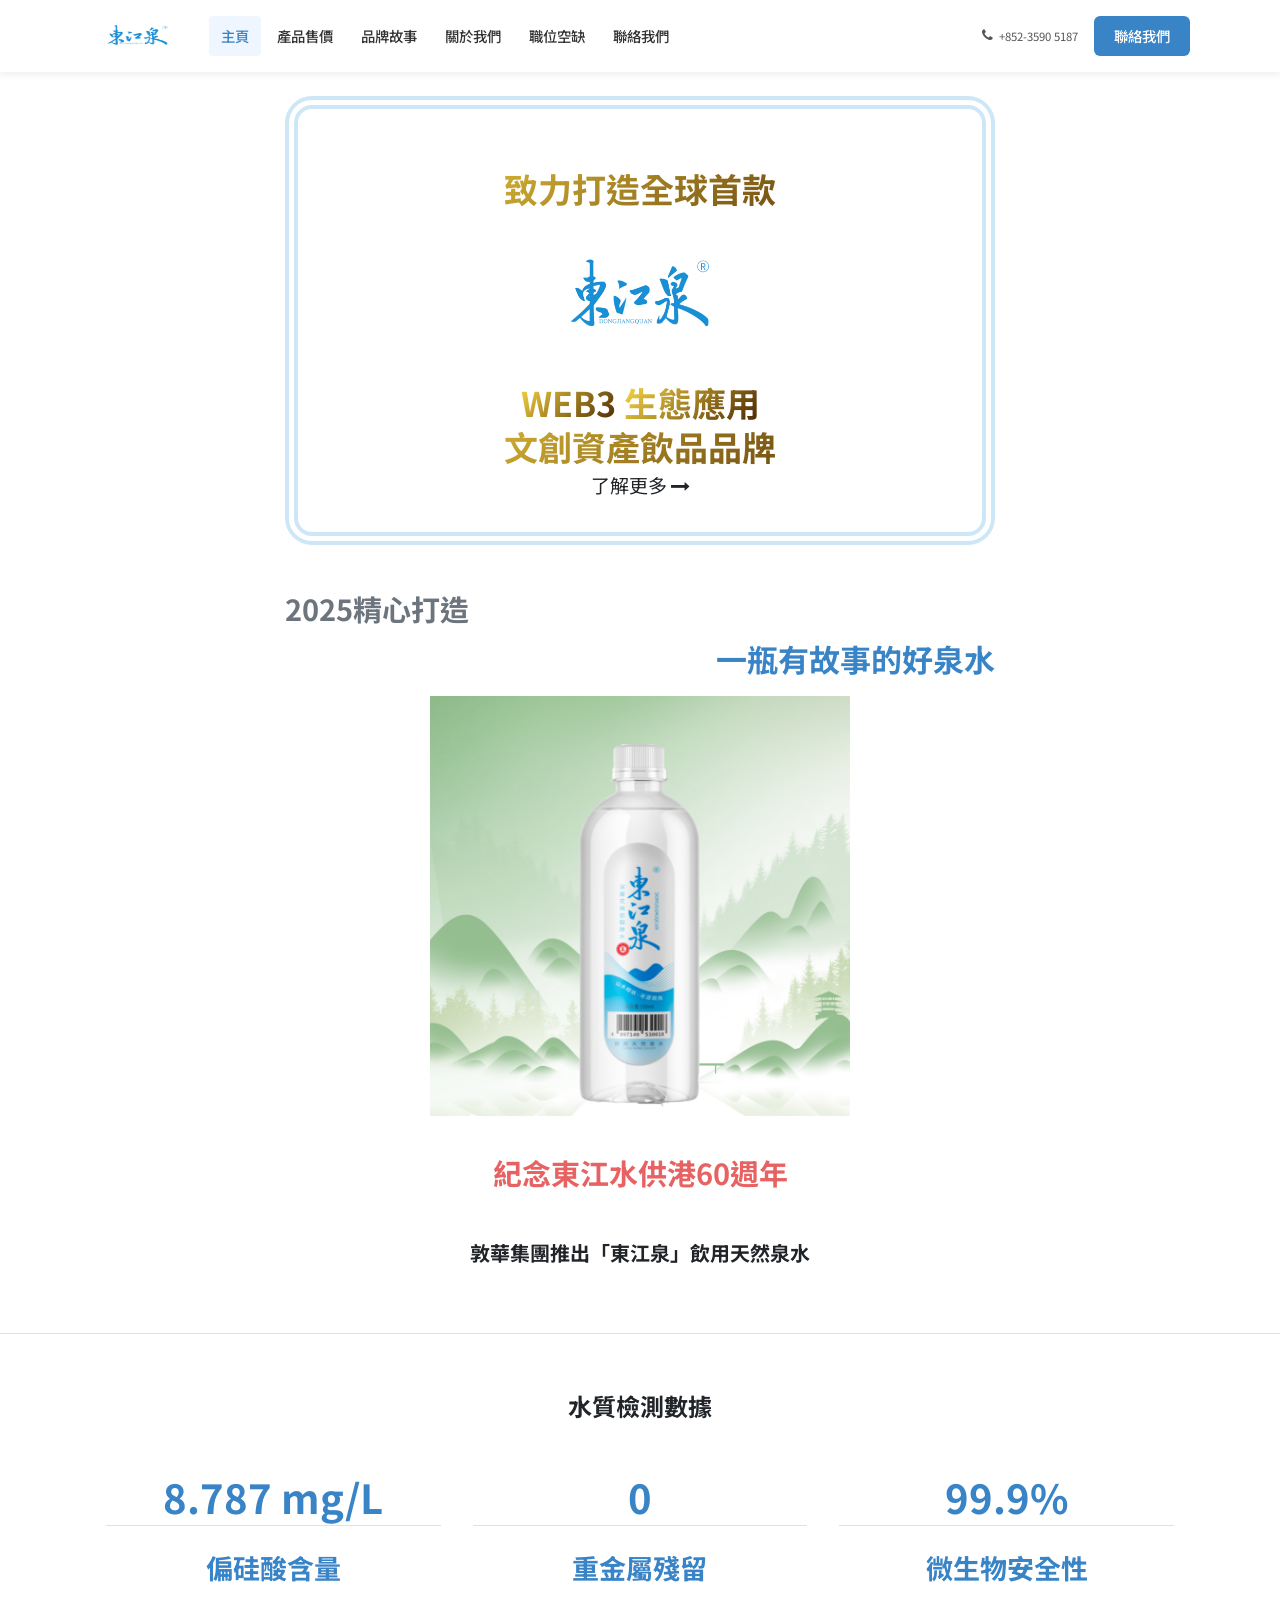
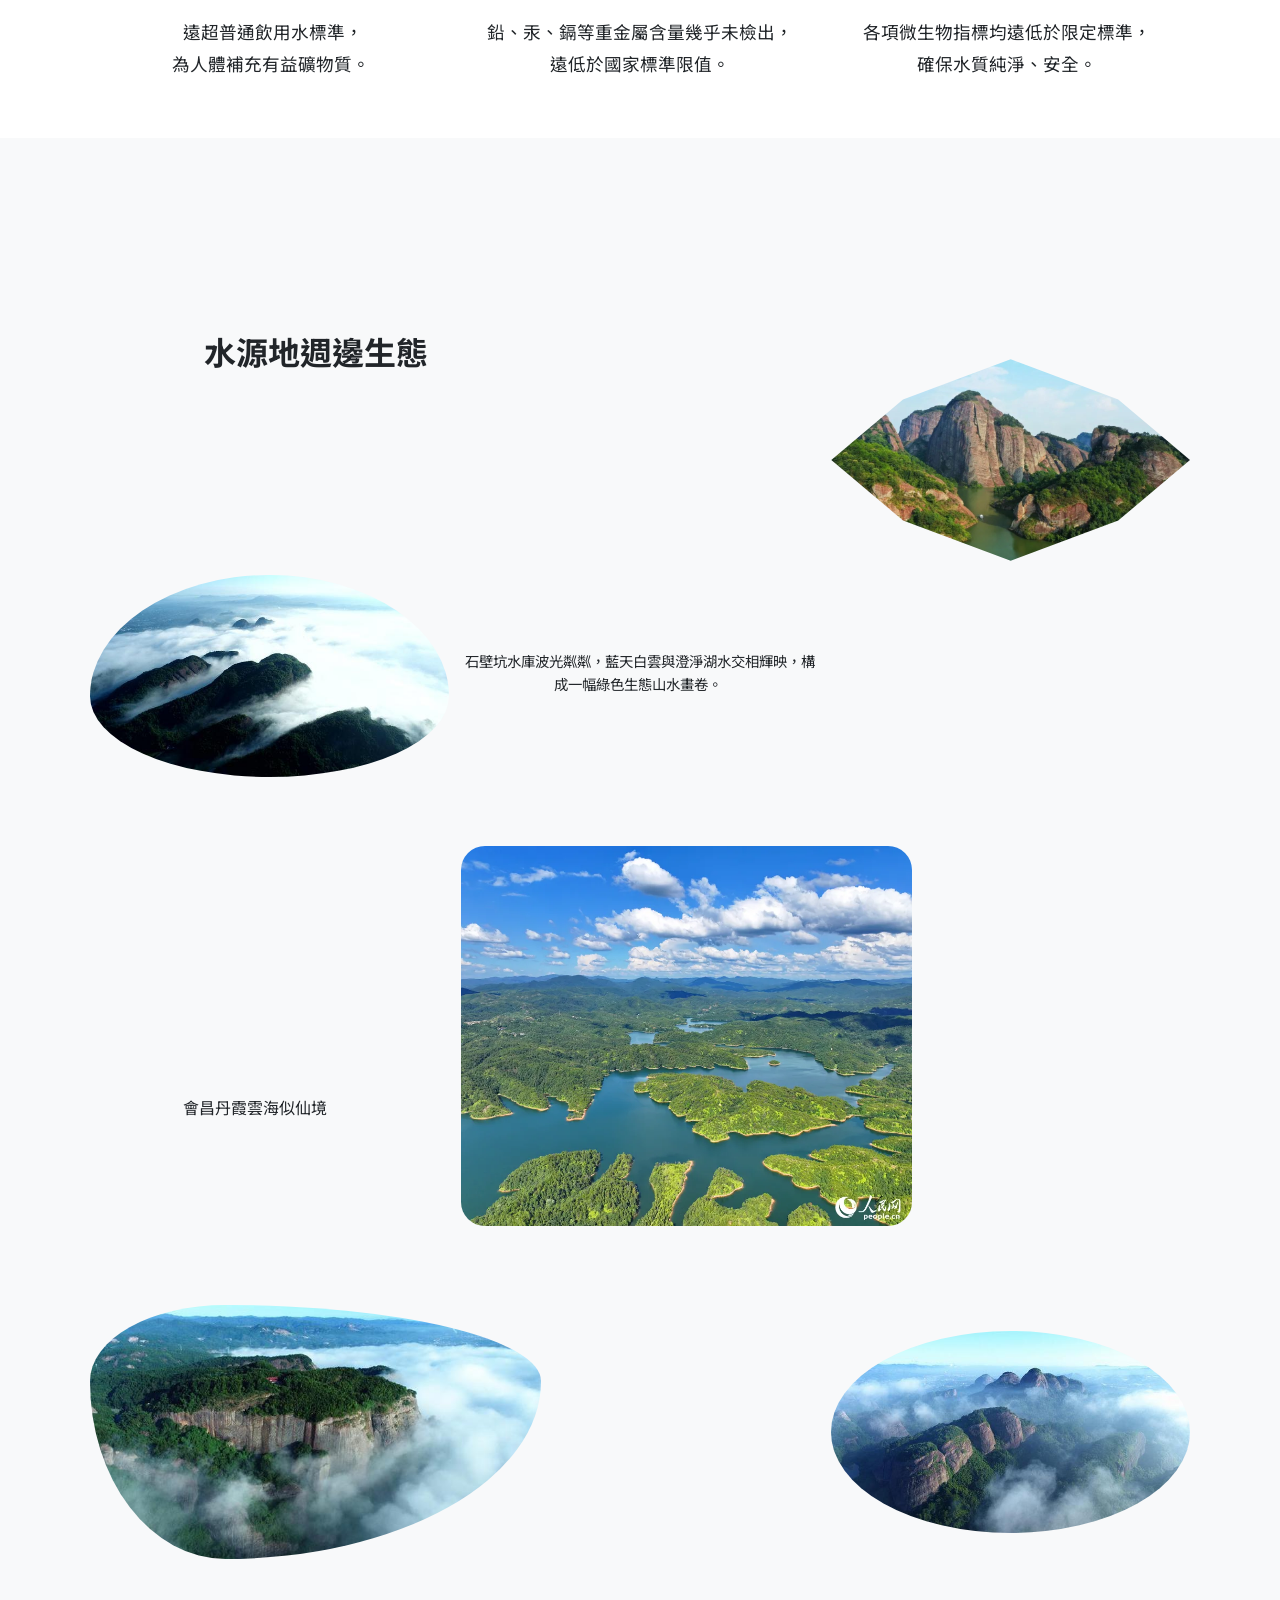
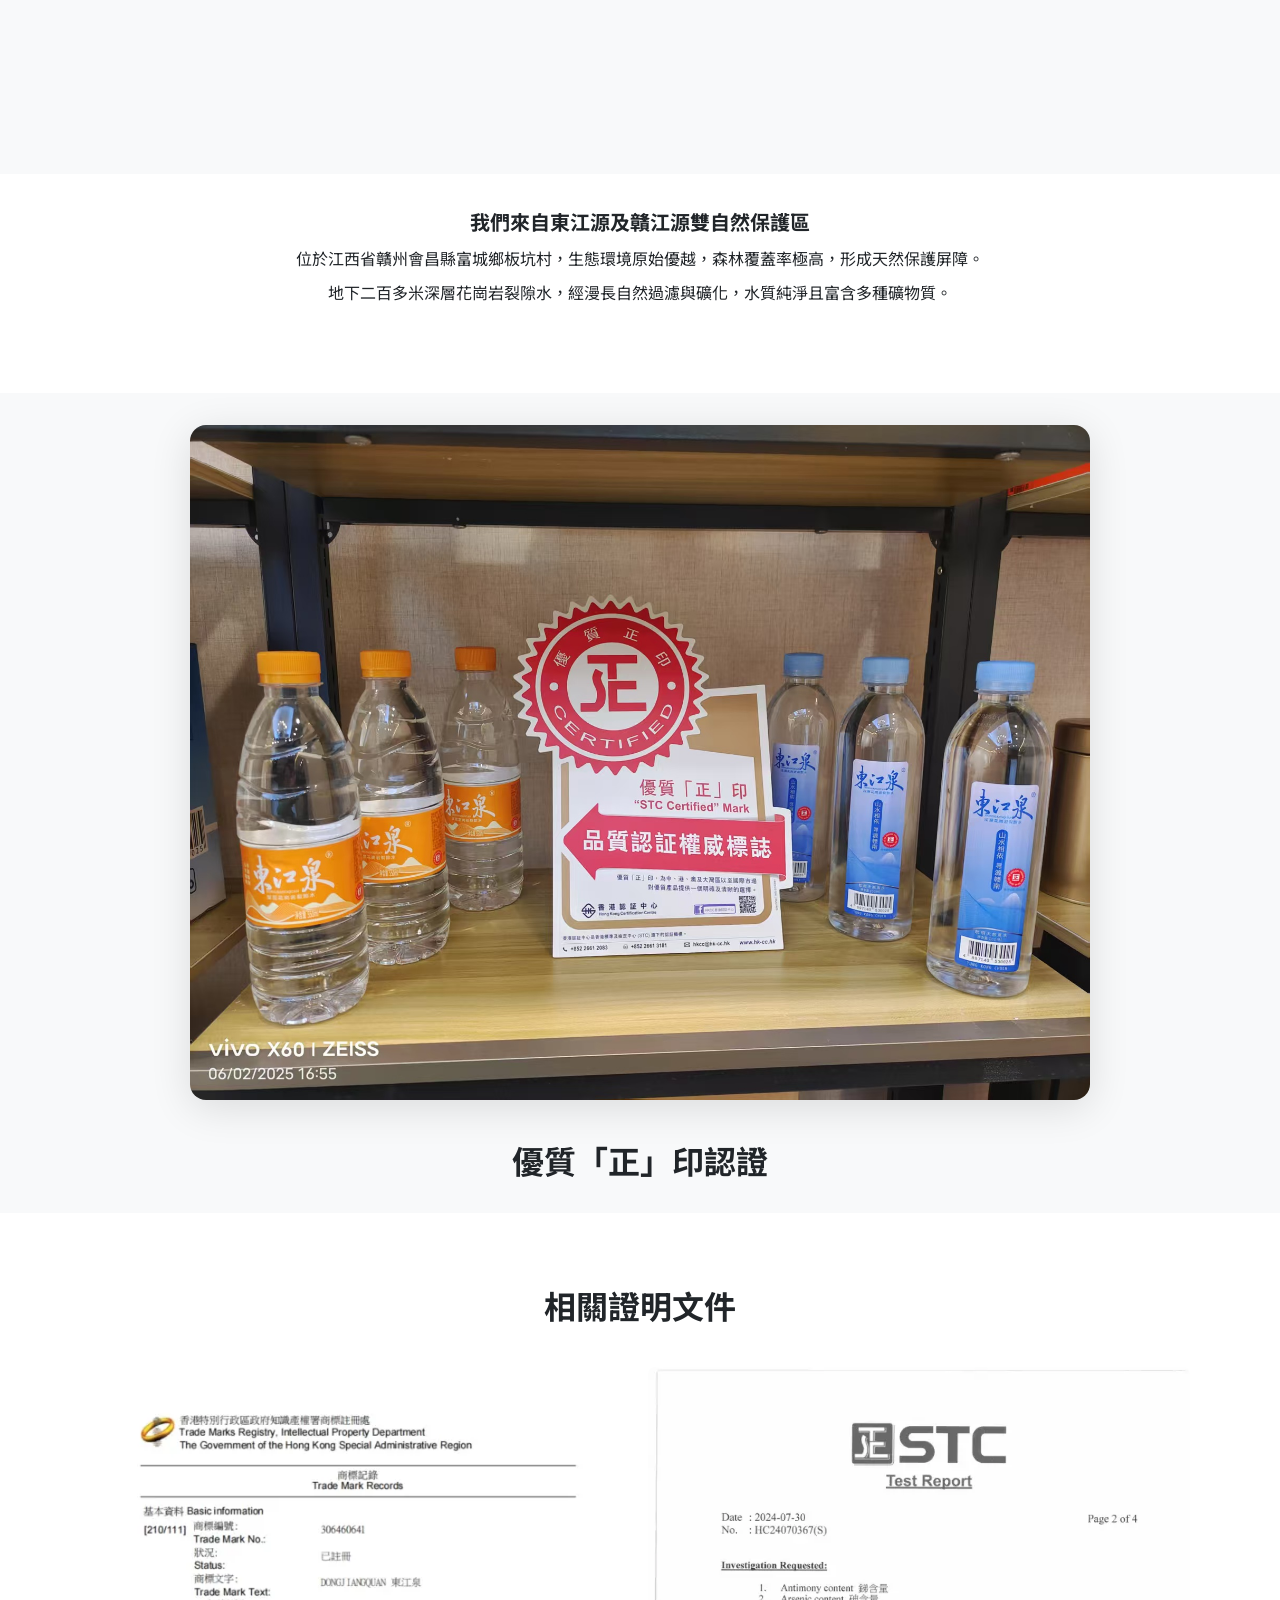
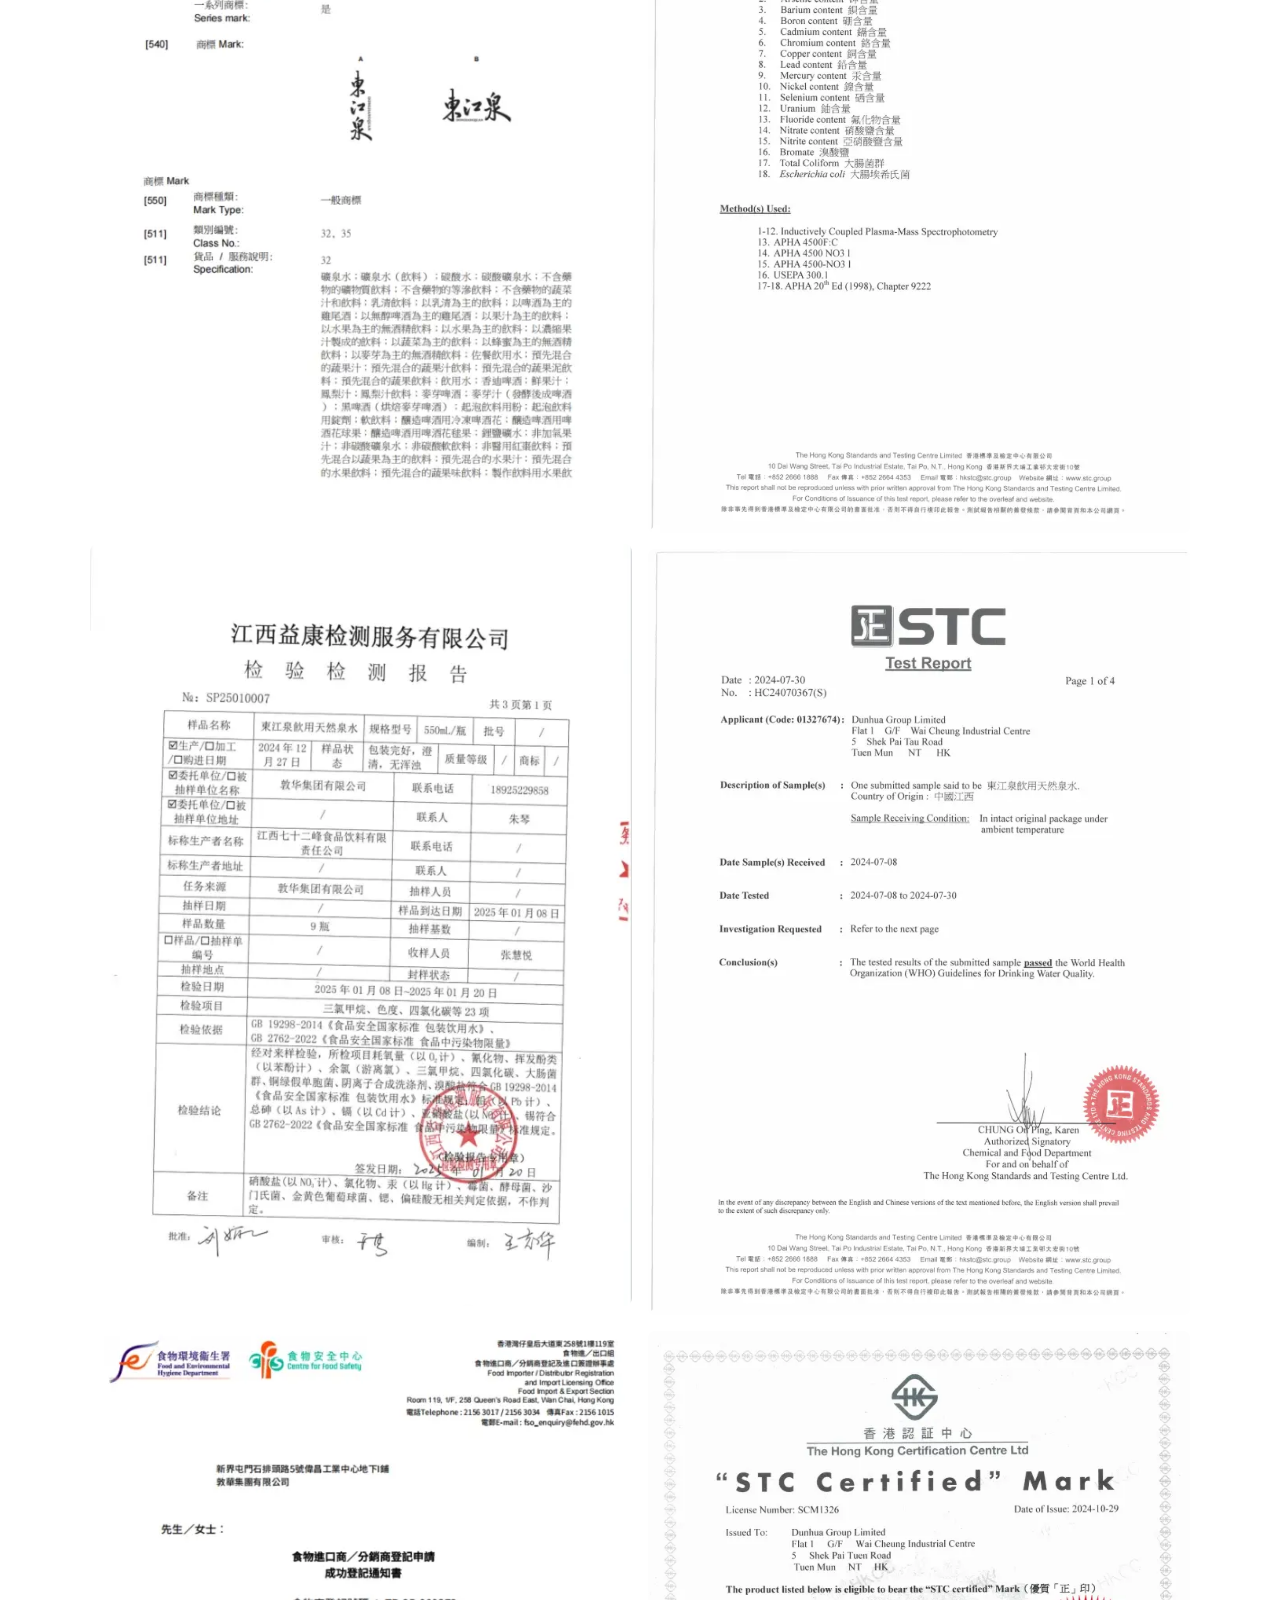
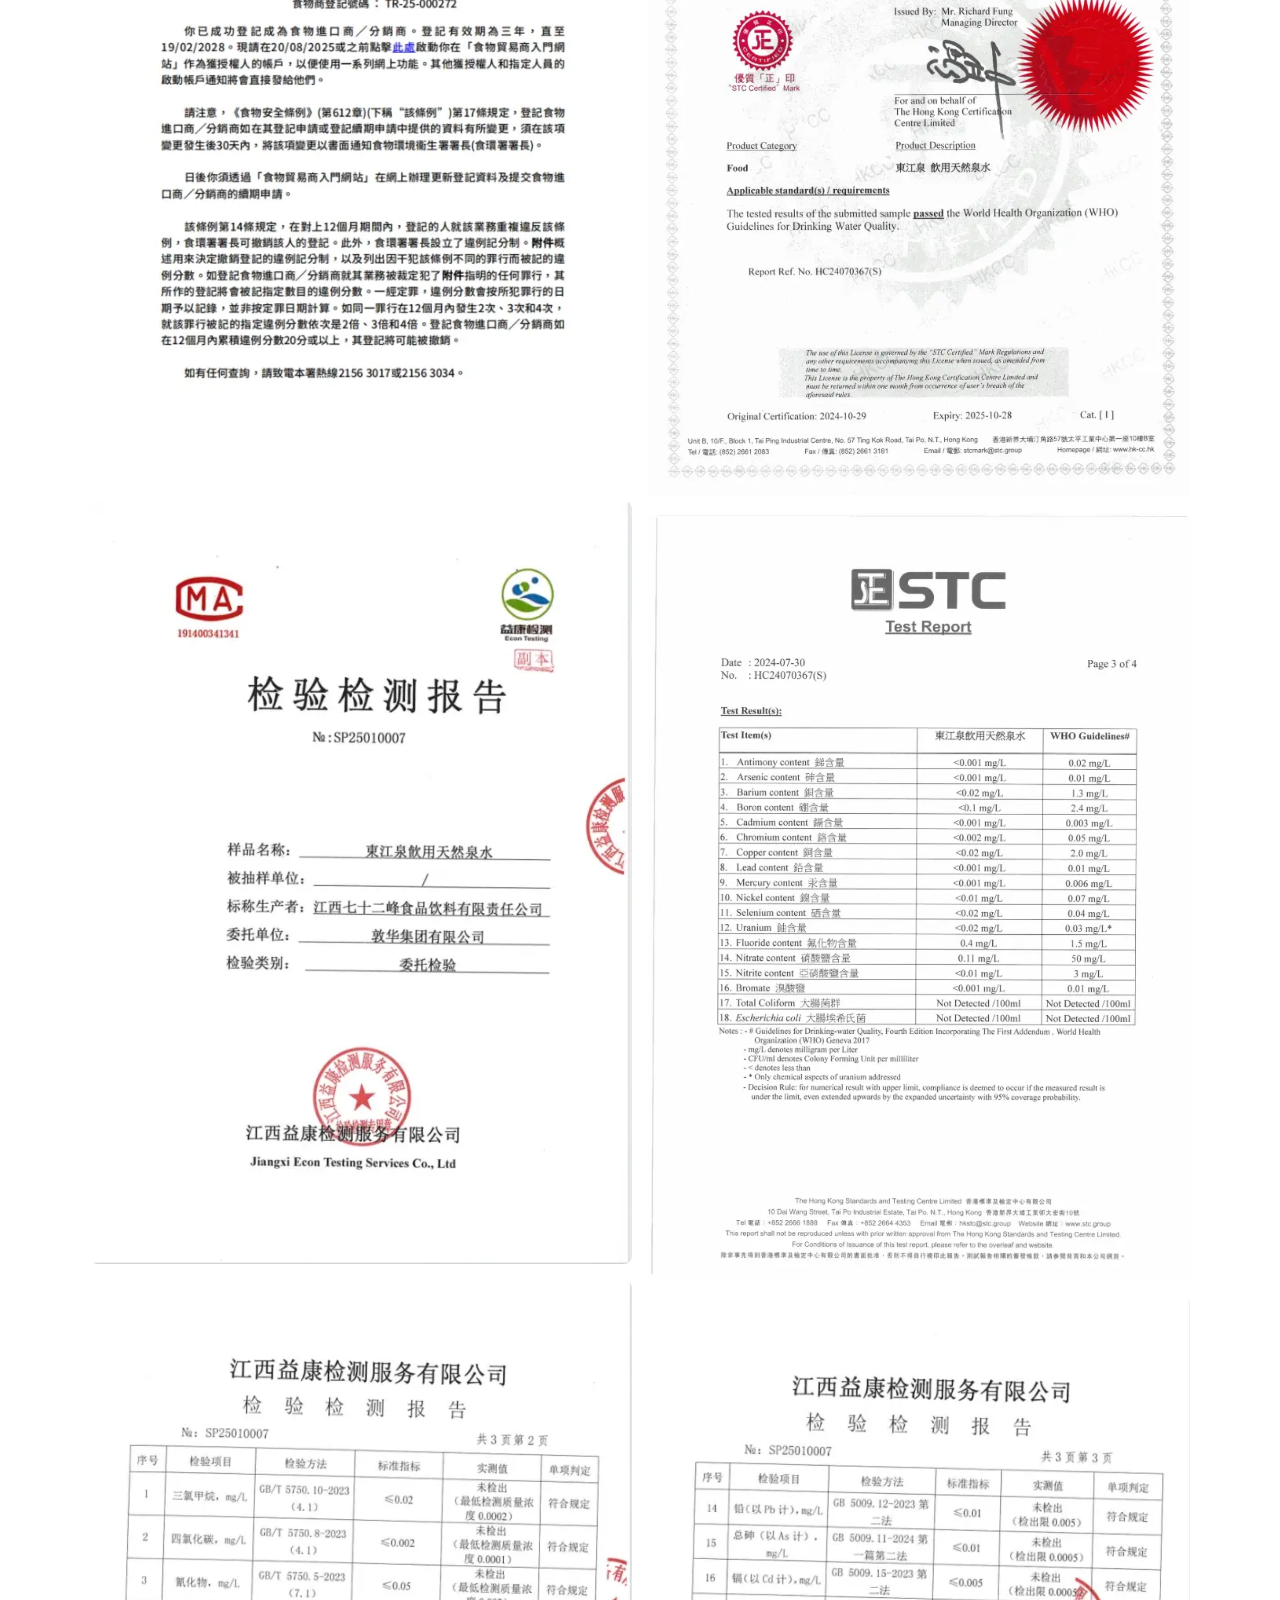
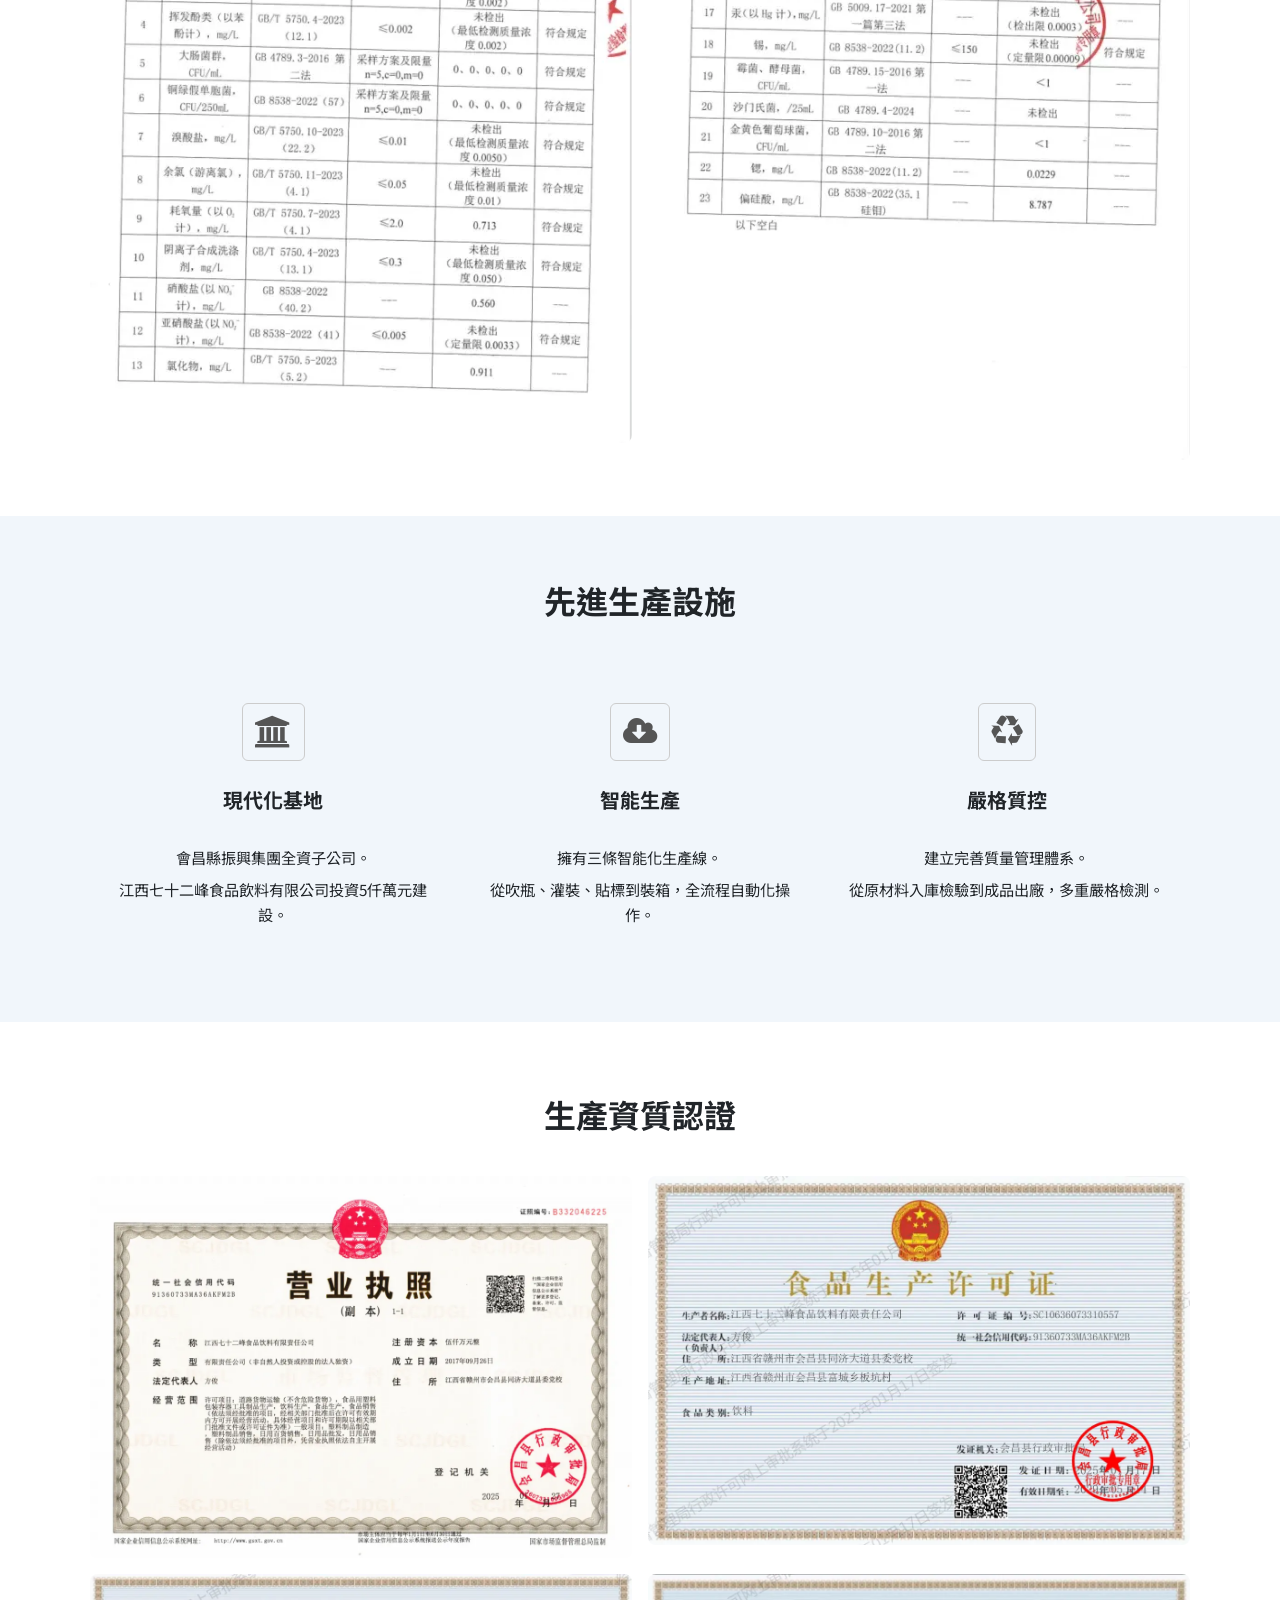
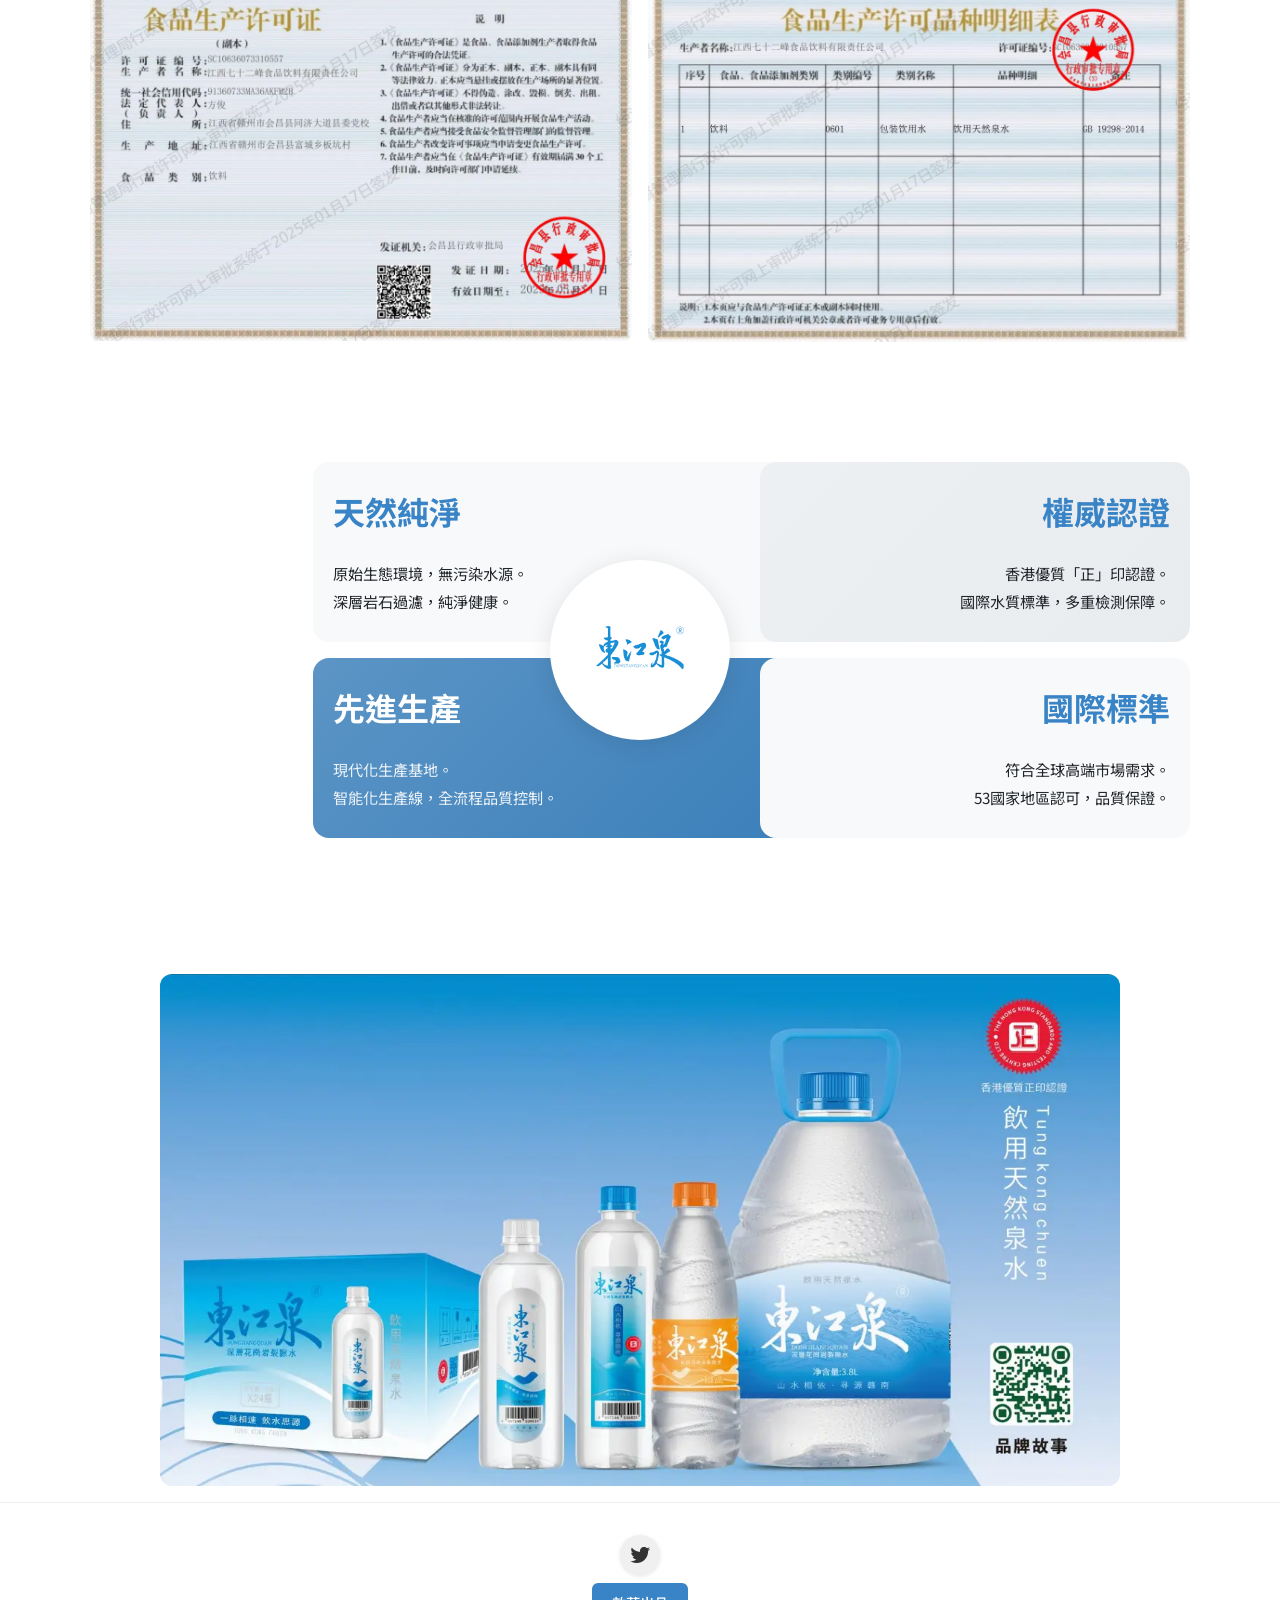
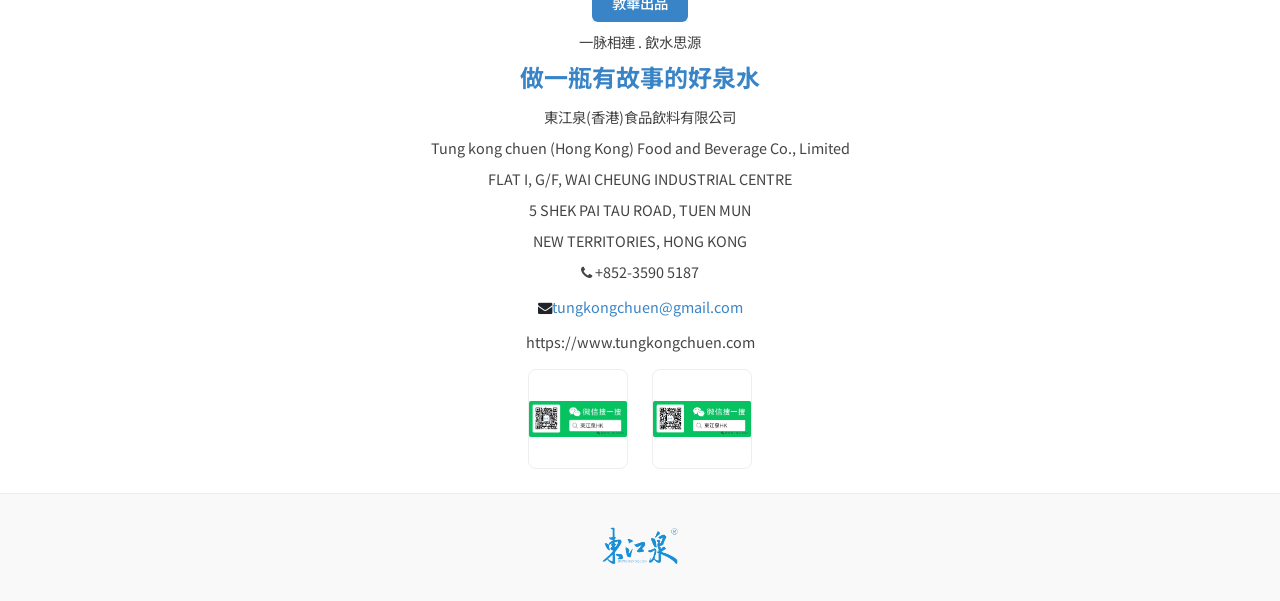
==== commit 52a04b43: "fix: correct all images with exact original URLs + add all sub-pages - Downloaded all correct origin" ====
--- a/index.html
+++ b/index.html
@@ -21,54 +21,8 @@
 </head>
 <body>
 
-<!-- ========== HEADER ========== -->
-<header id="top" class="site-header">
-  <!-- Desktop Nav -->
-  <nav class="navbar-desktop">
-    <div class="nav-container">
-      <a href="/" class="navbar-brand">
-        <img src="assets/images/logo.png" width="95" height="40" alt="東江泉飲用天然泉水"/>
-      </a>
-      <ul class="nav-menu">
-        <li><a href="/" class="active">主頁</a></li>
-        <li><a href="#products">產品售價</a></li>
-        <li><a href="#brand-story">品牌故事</a></li>
-        <li><a href="#about">關於我們</a></li>
-        <li><a href="#jobs">職位空缺</a></li>
-        <li><a href="#contact">聯絡我們</a></li>
-      </ul>
-      <div class="nav-right">
-        <a href="tel:+852-35905187" class="nav-phone">
-          <i class="fa fa-phone"></i>
-          <small>+852-3590 5187</small>
-        </a>
-        <a href="#contact" class="btn-contact">聯絡我們</a>
-      </div>
-    </div>
-  </nav>
-
-  <!-- Mobile Nav -->
-  <nav class="navbar-mobile">
-    <div class="mobile-nav-top">
-      <a href="/" class="navbar-brand">
-        <img src="assets/images/logo.png" width="95" height="40" alt="東江泉飲用天然泉水"/>
-      </a>
-      <button class="mobile-toggle" id="mobileToggle" aria-label="切換導覽">
-        <span></span><span></span><span></span>
-      </button>
-    </div>
-    <div class="mobile-menu" id="mobileMenu">
-      <ul>
-        <li><a href="/">主頁</a></li>
-        <li><a href="#products">產品售價</a></li>
-        <li><a href="#brand-story">品牌故事</a></li>
-        <li><a href="#about">關於我們</a></li>
-        <li><a href="#jobs">職位空缺</a></li>
-        <li><a href="#contact">聯絡我們</a></li>
-      </ul>
-    </div>
-  </nav>
-</header>
+<!-- ========== HEADER (injected by main.js) ========== -->
+<header id="top" class="site-header"></header>
 
 <!-- ========== MAIN ========== -->
 <main id="wrap">
@@ -102,7 +56,7 @@
       <h1 class="text-right bottle-title"><span style="color:rgb(57,132,198);"><strong>一瓶有故事的好泉水</strong></span></h1>
       <div class="text-center bottle-figure">
         <figure>
-          <img src="assets/images/bottle_350ml.png" alt="東江泉350ml" class="img-fluid bottle-img"/>
+          <img src="assets/images/bottle_main.png" alt="東江泉350ml" class="img-fluid bottle-img"/>
           <figcaption>
             <p class="lead text-center">&nbsp;</p>
             <p class="lead text-center" style="font-size:1.8125rem;"><strong><span style="color:rgb(231,99,99);">紀念東江水供港60週年</span></strong></p>
@@ -156,22 +110,22 @@
   <section class="section-mosaic">
     <div class="container">
       <div class="mosaic-grid">
-        <!-- Top row -->
+        <!-- Top row: title + shuriken lake image -->
         <div class="mosaic-title-block">
           <h2 class="text-center" style="font-size:2rem;"><span>水源地週邊生態</span></h2>
         </div>
         <div class="mosaic-shuriken">
-          <img src="assets/images/lake.jpg" alt="十里畫廊漢仙湖" class="img-fluid img-shuriken"/>
-        </div>
-
-        <!-- Middle text -->
+          <img src="assets/images/scene_c.jpg" alt="十里畫廊漢仙湖" class="img-fluid img-shuriken"/>
+        </div>
+
+        <!-- Subtitle -->
         <div class="mosaic-subtitle">
           <p class="lead text-center">會昌丹霞雲海似仙境</p>
         </div>
 
-        <!-- Large scene left -->
+        <!-- Large scene left (door shape) -->
         <div class="mosaic-scene-large">
-          <img src="assets/images/scene2.jpeg" alt="江西會昌：丹霞雲海似仙境1" class="img-fluid img-blob-door"/>
+          <img src="assets/images/scene_d.jpeg" alt="江西會昌：丹霞雲海似仙境1" class="img-fluid img-blob-door"/>
         </div>
 
         <!-- Middle description -->
@@ -179,19 +133,19 @@
           <p class="text-center">石壁坑水庫波光粼粼，藍天白雲與澄淨湖水交相輝映，構成一幅綠色生態山水畫卷。&nbsp;</p>
         </div>
 
-        <!-- Middle large image -->
+        <!-- Middle large image (rounded square) -->
         <div class="mosaic-center-img">
-          <img src="assets/images/huichang.webp" alt="會昌" class="img-fluid img-rounded-square"/>
+          <img src="assets/images/scene_e.webp" alt="會昌" class="img-fluid img-rounded-square"/>
         </div>
 
         <!-- Bottom left blob -->
         <div class="mosaic-scene-bottom">
-          <img src="assets/images/scene3.jpeg" alt="江西會昌：丹霞雲海似仙境3" class="img-fluid img-blob"/>
+          <img src="assets/images/scene_a.jpeg" alt="江西會昌：丹霞雲海似仙境3" class="img-fluid img-blob"/>
         </div>
 
         <!-- Bottom right circle -->
         <div class="mosaic-scene-circle">
-          <img src="assets/images/scene1.jpeg" alt="江西會昌：丹霞雲海似仙境" class="img-fluid img-circle"/>
+          <img src="assets/images/scene_b.jpeg" alt="江西會昌：丹霞雲海似仙境" class="img-fluid img-circle"/>
         </div>
       </div>
     </div>
@@ -206,11 +160,11 @@
     </div>
   </section>
 
-  <!-- Section 6: Certification Image -->
+  <!-- Section 6: Certification Image (iPad style) -->
   <section class="section-cert-hero">
     <div class="container">
       <div class="cert-hero-img text-center">
-        <img src="assets/images/hero_bottle2.jpg" alt="優質正印認證" class="img-fluid img-ipad rounded"/>
+        <img src="assets/images/cert_hero.jpg" alt="優質正印認證" class="img-fluid img-ipad rounded"/>
       </div>
       <div class="cert-hero-title text-center">
         <h2 style="font-size:2rem;"><b>優質「正」印認證</b></h2>
@@ -230,18 +184,18 @@
     <div class="container">
       <div class="masonry-2col">
         <div class="masonry-col">
-          <img src="assets/images/factory1.png" alt="檢測證明1" class="img-fluid rounded gallery-img"/>
-          <img src="assets/images/cert2.png" alt="檢測2" class="img-fluid rounded gallery-img"/>
-          <img src="assets/images/factory2.png" alt="檢測證明2" class="img-fluid rounded gallery-img"/>
-          <img src="assets/images/cert1.png" alt="檢測1" class="img-fluid rounded gallery-img"/>
-          <img src="assets/images/cert3.png" alt="檢測3" class="img-fluid rounded gallery-img"/>
+          <img src="assets/images/cert_doc1.webp" alt="微信截圖1" class="img-fluid rounded gallery-img"/>
+          <img src="assets/images/cert_doc2.webp" alt="檢測2" class="img-fluid rounded gallery-img"/>
+          <img src="assets/images/cert_doc3.webp" alt="微信截圖2" class="img-fluid rounded gallery-img"/>
+          <img src="assets/images/cert_doc4.webp" alt="檢測1" class="img-fluid rounded gallery-img"/>
+          <img src="assets/images/cert_doc5.webp" alt="檢測3" class="img-fluid rounded gallery-img"/>
         </div>
         <div class="masonry-col">
-          <img src="assets/images/cert_2_4.png" alt="2-4" class="img-fluid rounded gallery-img"/>
-          <img src="assets/images/cert_1_4.png" alt="1-4" class="img-fluid rounded gallery-img"/>
-          <img src="assets/images/zhengyin.png" alt="優質正字" class="img-fluid rounded gallery-img"/>
-          <img src="assets/images/cert_3_4.png" alt="3-4" class="img-fluid rounded gallery-img"/>
-          <img src="assets/images/cert4.png" alt="檢測4" class="img-fluid rounded gallery-img"/>
+          <img src="assets/images/cert_doc6.webp" alt="2-4" class="img-fluid rounded gallery-img"/>
+          <img src="assets/images/cert_doc7.webp" alt="1-4" class="img-fluid rounded gallery-img"/>
+          <img src="assets/images/cert_doc8.webp" alt="優質正字" class="img-fluid rounded gallery-img"/>
+          <img src="assets/images/cert_doc9.webp" alt="3-4" class="img-fluid rounded gallery-img"/>
+          <img src="assets/images/cert_doc10.webp" alt="檢測4" class="img-fluid rounded gallery-img"/>
         </div>
       </div>
     </div>
@@ -293,16 +247,16 @@
     <div class="container">
       <div class="prod-gallery-grid">
         <div class="prod-gallery-item">
-          <img src="assets/images/prod1.png" alt="生產資質1" class="img-fluid rounded"/>
+          <img src="assets/images/prod_cert1.webp" alt="生產資質1" class="img-fluid rounded"/>
         </div>
         <div class="prod-gallery-item">
-          <img src="assets/images/prod2.png" alt="生產資質2" class="img-fluid rounded"/>
+          <img src="assets/images/prod_cert2.webp" alt="生產資質2" class="img-fluid rounded"/>
         </div>
         <div class="prod-gallery-item">
-          <img src="assets/images/prod3.png" alt="生產資質3" class="img-fluid rounded"/>
+          <img src="assets/images/prod_cert3.webp" alt="生產資質3" class="img-fluid rounded"/>
         </div>
         <div class="prod-gallery-item">
-          <img src="assets/images/prod4.png" alt="生產資質4" class="img-fluid rounded"/>
+          <img src="assets/images/prod_cert4.webp" alt="生產資質4" class="img-fluid rounded"/>
         </div>
       </div>
     </div>
@@ -351,59 +305,14 @@
   <!-- Section 13: Report Image -->
   <section class="section-report">
     <div class="container text-center">
-      <img src="assets/images/report.jpg" alt="202503E 報告" class="img-fluid rounded report-img mx-auto d-block"/>
+      <img src="assets/images/report.webp" alt="202503E 報告" class="img-fluid rounded report-img mx-auto d-block"/>
     </div>
   </section>
 
 </main><!-- end #wrap -->
 
-<!-- ========== FOOTER ========== -->
-<footer id="bottom">
-  <div class="footer-main" id="contact">
-    <div class="container text-center">
-      <!-- Social -->
-      <div class="footer-social">
-        <a href="#" target="_blank" aria-label="X" class="social-link">
-          <i class="fa fa-twitter rounded-circle shadow-sm"></i>
-        </a>
-      </div>
-
-      <p class="mb-1 mt-3">
-        <a class="btn btn-primary btn-dunhua" href="https://www.dunhuagroup.com/#" target="_blank">敦華出品</a>
-      </p>
-      <p class="mb-1 slogan-text">一脉相連 . 飲水思源</p>
-      <h6 class="footer-tagline"><span style="font-size:1.5rem;color:rgb(57,132,198);">做一瓶有故事的好泉水</span></h6>
-
-      <p class="mb-1 footer-company">東江泉(香港)食品飲料有限公司</p>
-      <p class="footer-company-en">Tung kong chuen (Hong Kong) Food and Beverage Co., Limited</p>
-      <p class="mb-1">FLAT I, G/F, WAI CHEUNG INDUSTRIAL CENTRE</p>
-      <p class="mb-1">5 SHEK PAI TAU ROAD, TUEN MUN</p>
-      <p class="mb-1">NEW TERRITORIES, HONG KONG</p>
-      <p class="mb-1"><i class="fa fa-phone"></i> +852-3590 5187</p>
-
-      <ul class="footer-email-list">
-        <li>
-          <i class="fa fa-envelope me-2"></i>
-          <a href="mailto:tungkongchuen@gmail.com">tungkongchuen@gmail.com</a>
-        </li>
-      </ul>
-      <p><a href="https://www.tungkongchuen.com">https://www.tungkongchuen.com</a></p>
-
-      <!-- QR Codes -->
-      <div class="footer-qr-row">
-        <img src="assets/images/footer_qr.webp" alt="QR Code" class="footer-qr"/>
-        <img src="assets/images/footer_qr2.webp" alt="QR Code 2" class="footer-qr"/>
-      </div>
-    </div>
-  </div>
-
-  <!-- Footer Logo -->
-  <div class="footer-logo-bar">
-    <div class="container text-center">
-      <img src="assets/images/logo.png" alt="東江泉飲用天然泉水" class="footer-logo"/>
-    </div>
-  </div>
-</footer>
+<!-- ========== FOOTER (injected by main.js) ========== -->
+<footer id="bottom"></footer>
 
 <script src="main.js"></script>
 </body>
--- a/style.css
+++ b/style.css
@@ -691,3 +691,239 @@
   .mb-block-br { grid-row: 5; }
   .img-circle-logo { width: 120px; height: 120px; }
 }
+
+/* ====================================================
+   SUB-PAGES: Chan-Pin (產品售價)
+   ==================================================== */
+.section-gallery-products { padding: 56px 0 40px; }
+
+.nft-promo-box {
+  background: linear-gradient(135deg, #fff8ff 0%, #f3e5ff 100%);
+  border: 2px solid rgba(156,0,255,.2);
+  border-radius: 16px;
+  padding: 40px 32px;
+  margin: 0 auto;
+  max-width: 700px;
+  text-align: center;
+}
+.nft-promo-box h3 { font-size: 1.15rem; font-weight: 700; margin-bottom: 8px; }
+.nft-promo-box p  { font-size: 1rem; margin-bottom: 6px; }
+.section-nft-promo { padding: 32px 0 72px; }
+
+/* ====================================================
+   SUB-PAGES: Our-Services (品牌故事)
+   ==================================================== */
+.section-story-gallery { padding: 24px 0 56px; }
+.story-gallery-col {
+  display: flex;
+  flex-direction: column;
+  gap: 16px;
+  max-width: 960px;
+  margin: 0 auto;
+}
+.story-img {
+  width: 100%;
+  height: auto;
+  border-radius: 8px;
+  object-fit: cover;
+}
+
+/* ====================================================
+   SUB-PAGES: Jobs (職位空缺)
+   ==================================================== */
+.jobs-topbar {
+  background: #fff;
+  border-top: 1px solid #dee2e6;
+  border-bottom: 1px solid #dee2e6;
+  padding: 14px 0;
+  box-shadow: 0 1px 4px rgba(0,0,0,.06);
+}
+.jobs-topbar-inner {
+  display: flex;
+  align-items: center;
+  justify-content: space-between;
+  gap: 16px;
+  flex-wrap: wrap;
+}
+.jobs-title { font-size: 1.1rem; font-weight: 700; }
+.jobs-search { display: flex; gap: 8px; }
+.search-input-wrap {
+  display: flex;
+  border: 1px solid #dee2e6;
+  border-radius: 6px;
+  overflow: hidden;
+  background: #f8f9fa;
+}
+.jobs-search-input {
+  border: none;
+  background: transparent;
+  padding: 8px 12px;
+  font-size: .9rem;
+  outline: none;
+  min-width: 180px;
+}
+.jobs-search-btn {
+  background: #f8f9fa;
+  border: none;
+  border-left: 1px solid #dee2e6;
+  padding: 8px 14px;
+  cursor: pointer;
+  color: #555;
+}
+.jobs-container { padding: 48px 0 64px; }
+.jobs-empty { max-width: 500px; margin: 0 auto; }
+.jobs-empty-text { font-size: 1.1rem; color: #6c757d; margin-bottom: 24px; }
+.jobs-empty-img { width: 50%; max-width: 200px; margin: 0 auto 24px; display: block; }
+
+/* ====================================================
+   SUB-PAGES: Contactus (聯絡我們)
+   ==================================================== */
+.contact-hero {
+  position: relative;
+  height: 200px;
+  display: flex;
+  align-items: center;
+  overflow: hidden;
+}
+.contact-hero-bg {
+  position: absolute; inset: 0;
+  background: url('https://www.tungkongchuen.com/web/image/website.s_parallax_default_image') center/cover no-repeat;
+}
+.contact-hero-overlay {
+  position: absolute; inset: 0;
+  background: rgba(0,0,0,.5);
+}
+.contact-hero-content {
+  position: relative; z-index: 2;
+  color: #fff;
+}
+.contact-hero-content h1 { font-size: 2rem; color: #fff; }
+
+.contact-main { padding: 40px 0 80px; }
+.contact-map   { margin-bottom: 32px; }
+
+.contact-promo { margin-bottom: 32px; }
+.contact-promo h3 { font-size: 1.15rem; font-weight: 700; margin-bottom: 8px; }
+
+.contact-form-wrap {
+  background: #fff;
+  border: 1px solid #e9ecef;
+  border-radius: 12px;
+  padding: 36px 32px;
+  box-shadow: 0 2px 16px rgba(0,0,0,.07);
+}
+.contact-form .form-field { margin-bottom: 20px; }
+.contact-form label {
+  display: block;
+  font-size: .9rem;
+  font-weight: 600;
+  color: #333;
+  margin-bottom: 6px;
+}
+.contact-form .required { color: #dc3545; }
+
+.form-control, .form-select {
+  width: 100%;
+  padding: 10px 14px;
+  border: 1px solid #dee2e6;
+  border-radius: 6px;
+  font-size: .9rem;
+  font-family: inherit;
+  background: #f8f9fa;
+  color: #212529;
+  transition: border-color .2s, box-shadow .2s;
+  outline: none;
+  -webkit-appearance: none;
+}
+.form-control:focus, .form-select:focus {
+  border-color: var(--color-primary);
+  box-shadow: 0 0 0 3px rgba(57,132,198,.15);
+  background: #fff;
+}
+.form-control-file {
+  width: 100%;
+  padding: 8px 0;
+  font-size: .9rem;
+}
+
+.form-row-2col {
+  display: grid;
+  grid-template-columns: 1fr 1fr;
+  gap: 16px;
+  margin-bottom: 0;
+}
+.form-row-2col .form-field { margin-bottom: 20px; }
+
+.date-input-wrap { position: relative; }
+.date-icon {
+  position: absolute;
+  right: 14px;
+  top: 50%;
+  transform: translateY(-50%);
+  color: #888;
+  pointer-events: none;
+}
+
+.payment-qr-section {
+  background: #f8f9fa;
+  border-radius: 10px;
+  padding: 20px;
+  margin: 16px 0 24px;
+}
+.payment-qr-row {
+  display: flex;
+  justify-content: center;
+  gap: 32px;
+  margin-top: 12px;
+  flex-wrap: wrap;
+}
+.payment-qr-img {
+  width: 120px;
+  height: 120px;
+  object-fit: contain;
+  border: 1px solid #dee2e6;
+  border-radius: 8px;
+  background: #fff;
+}
+.qr-label { font-size: .85rem; color: #666; margin-top: 6px; }
+
+.btn-submit {
+  display: inline-block;
+  background: var(--color-primary);
+  color: #fff;
+  padding: 12px 48px;
+  border: none;
+  border-radius: 6px;
+  font-size: 1rem;
+  font-weight: 600;
+  cursor: pointer;
+  transition: background .2s, box-shadow .2s;
+  font-family: inherit;
+}
+.btn-submit:hover {
+  background: #2c6fad;
+  box-shadow: 0 4px 12px rgba(57,132,198,.3);
+}
+.btn-submit:disabled { opacity: .7; cursor: not-allowed; }
+
+.form-success-msg {
+  background: #d4edda;
+  border: 1px solid #c3e6cb;
+  color: #155724;
+  border-radius: 6px;
+  padding: 16px;
+  text-align: center;
+  font-size: .95rem;
+  margin-top: 16px;
+}
+
+/* ====================================================
+   Mobile fixes for sub-pages
+   ==================================================== */
+@media (max-width: 768px) {
+  .form-row-2col { grid-template-columns: 1fr; }
+  .nft-promo-box { padding: 24px 16px; }
+  .nft-promo-box h3 { font-size: 1rem; }
+  .contact-form-wrap { padding: 24px 16px; }
+  .jobs-topbar-inner { flex-direction: column; align-items: flex-start; }
+}
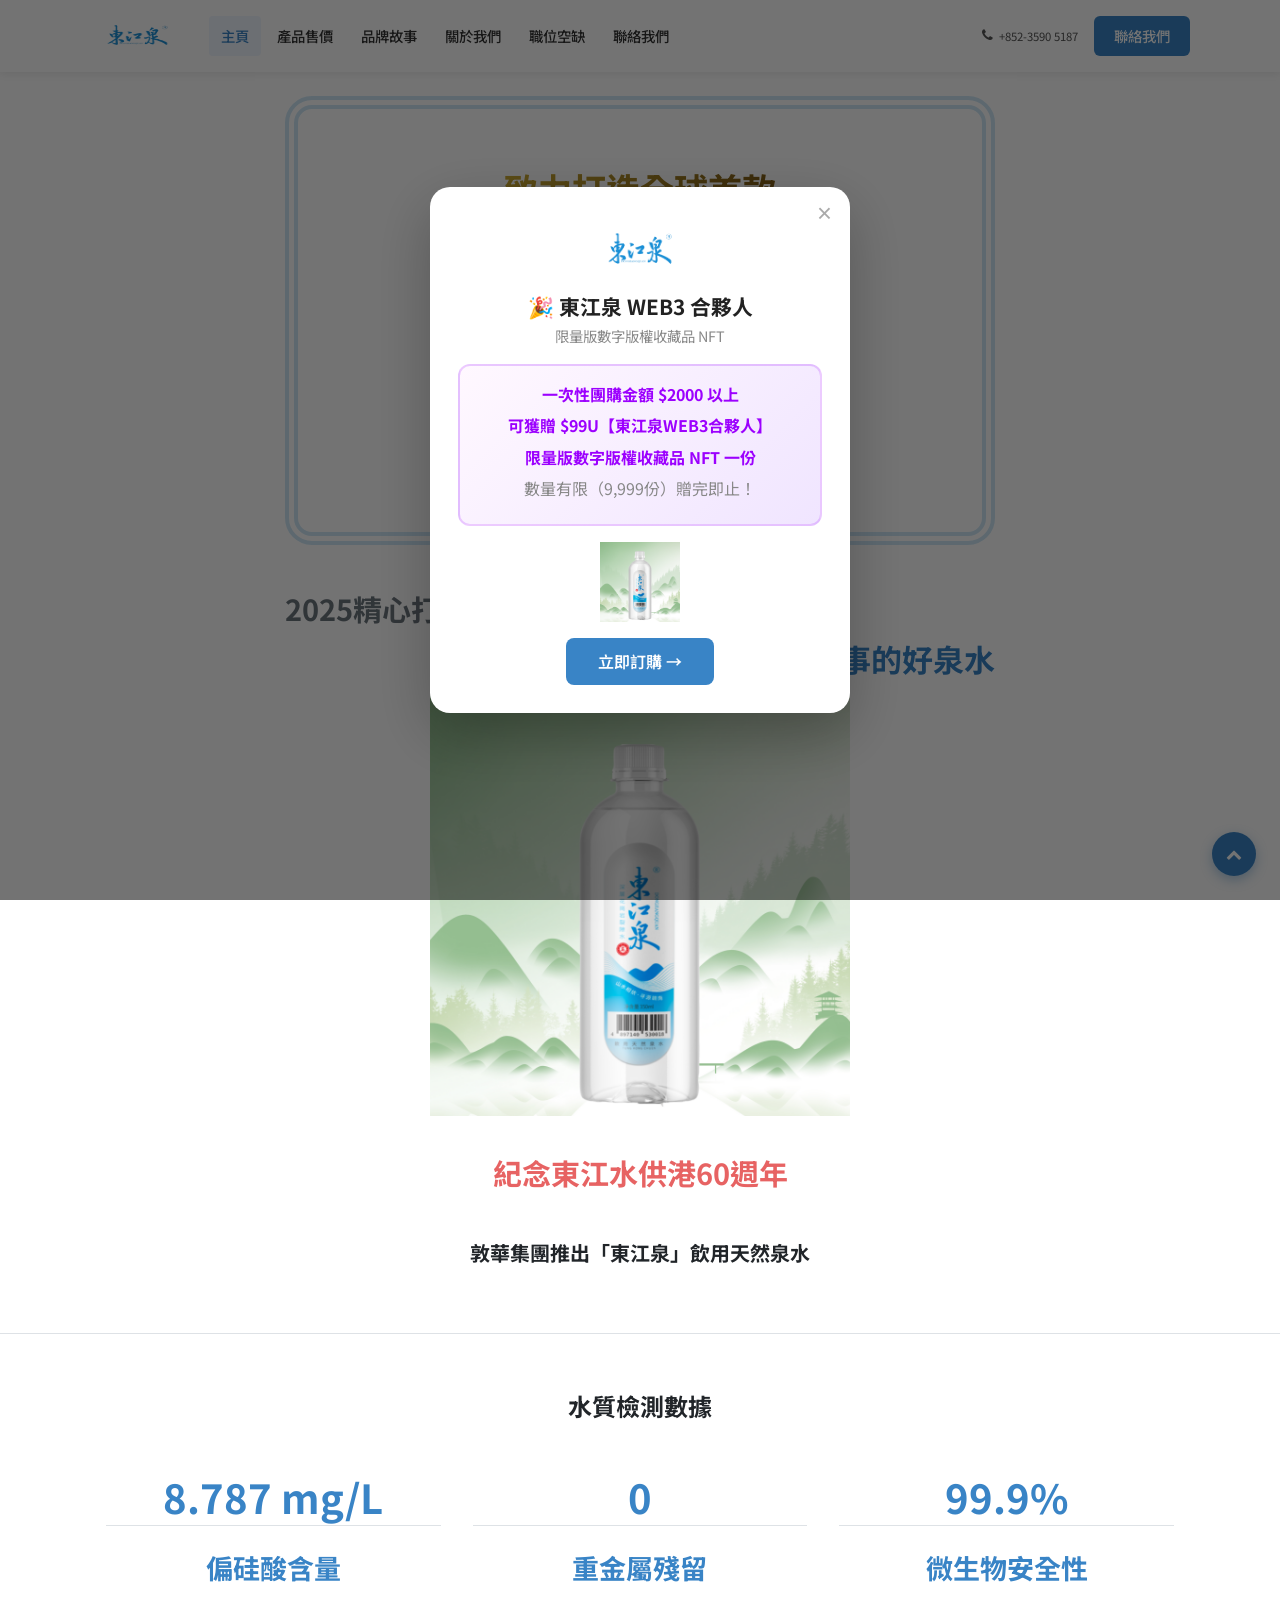
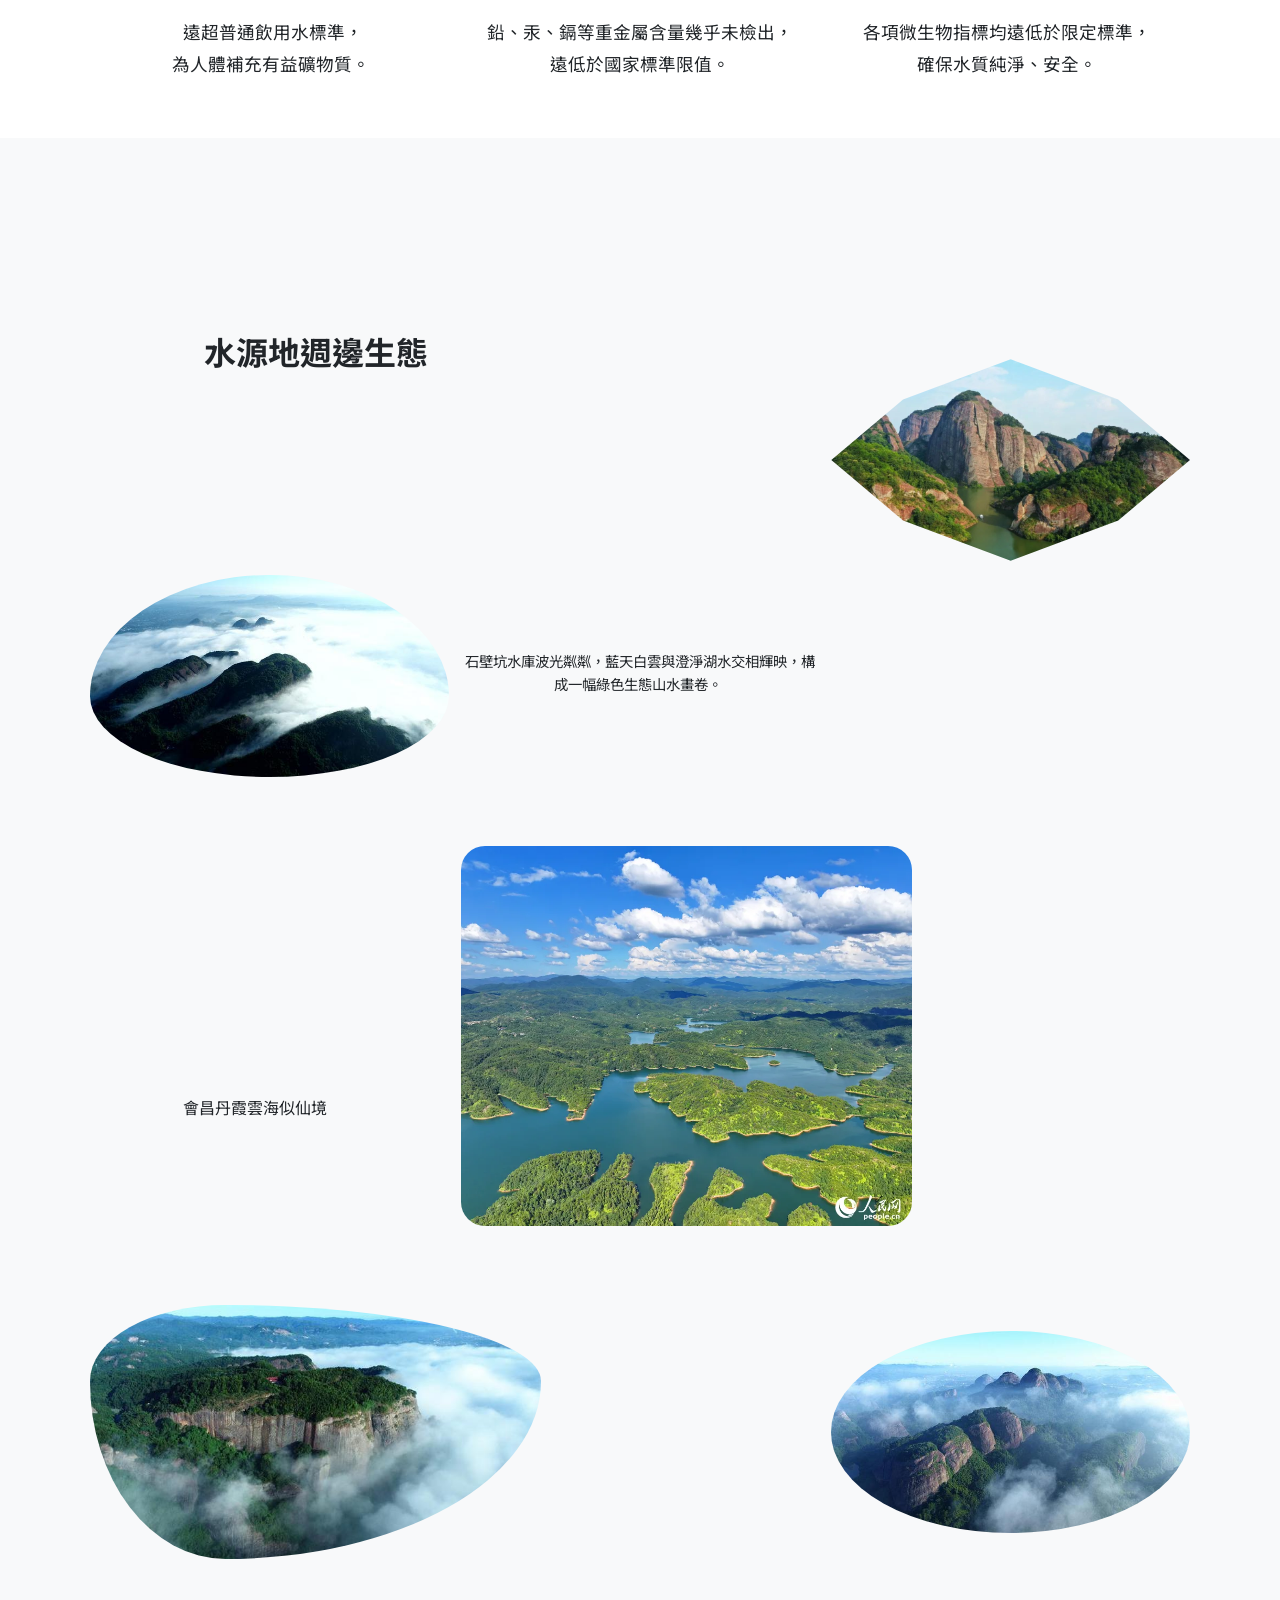
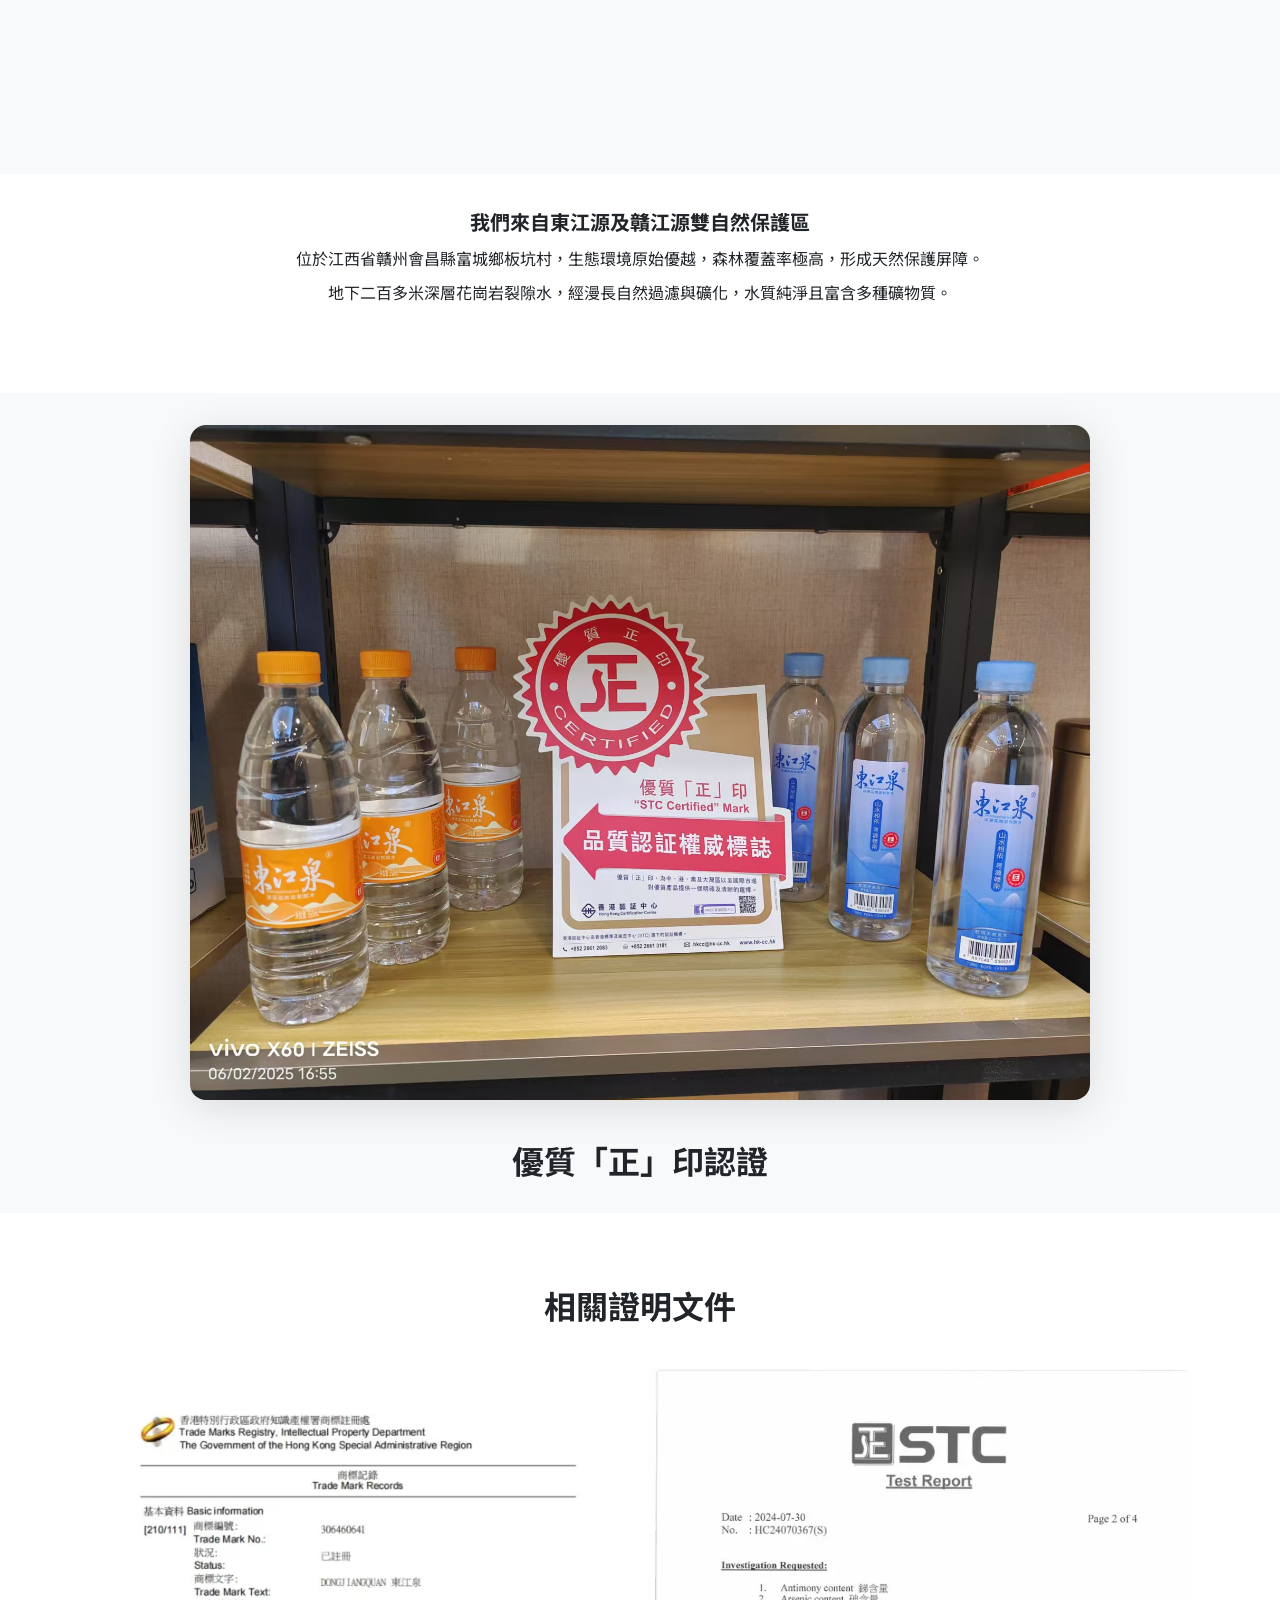
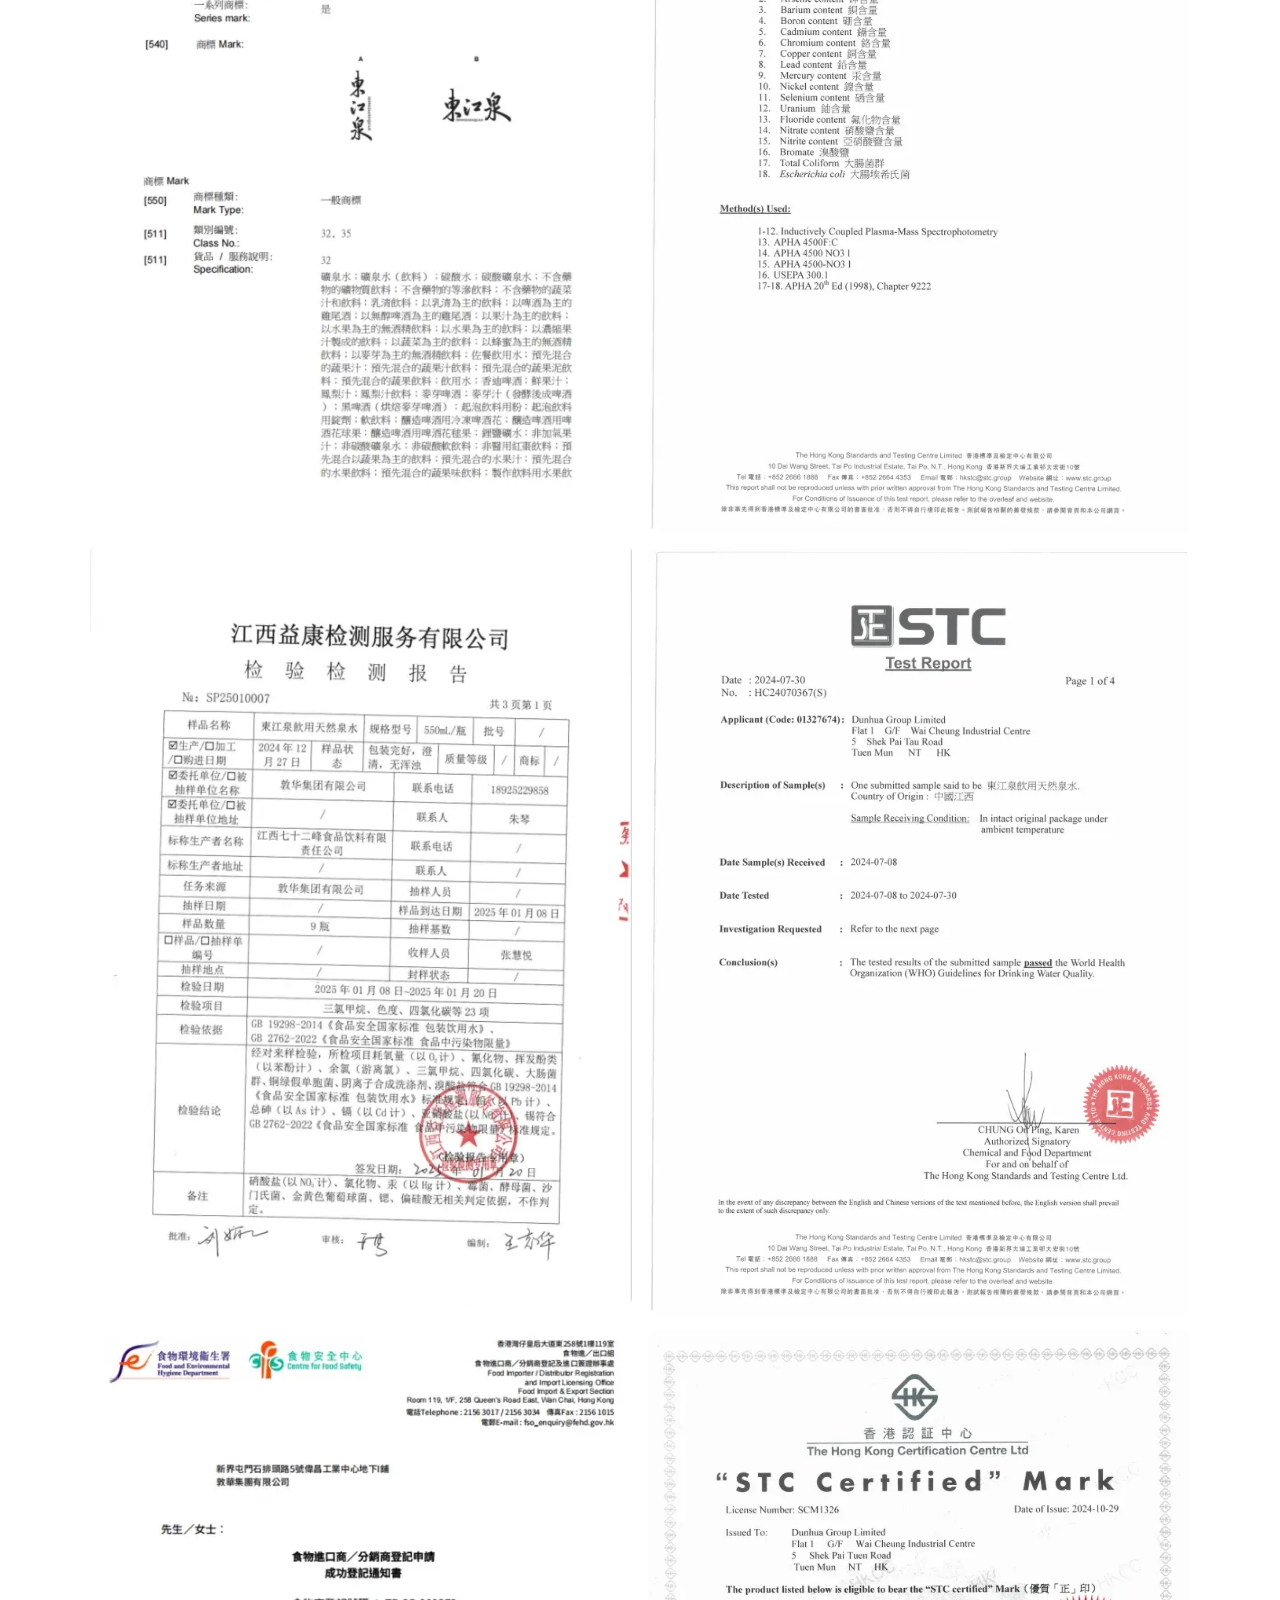
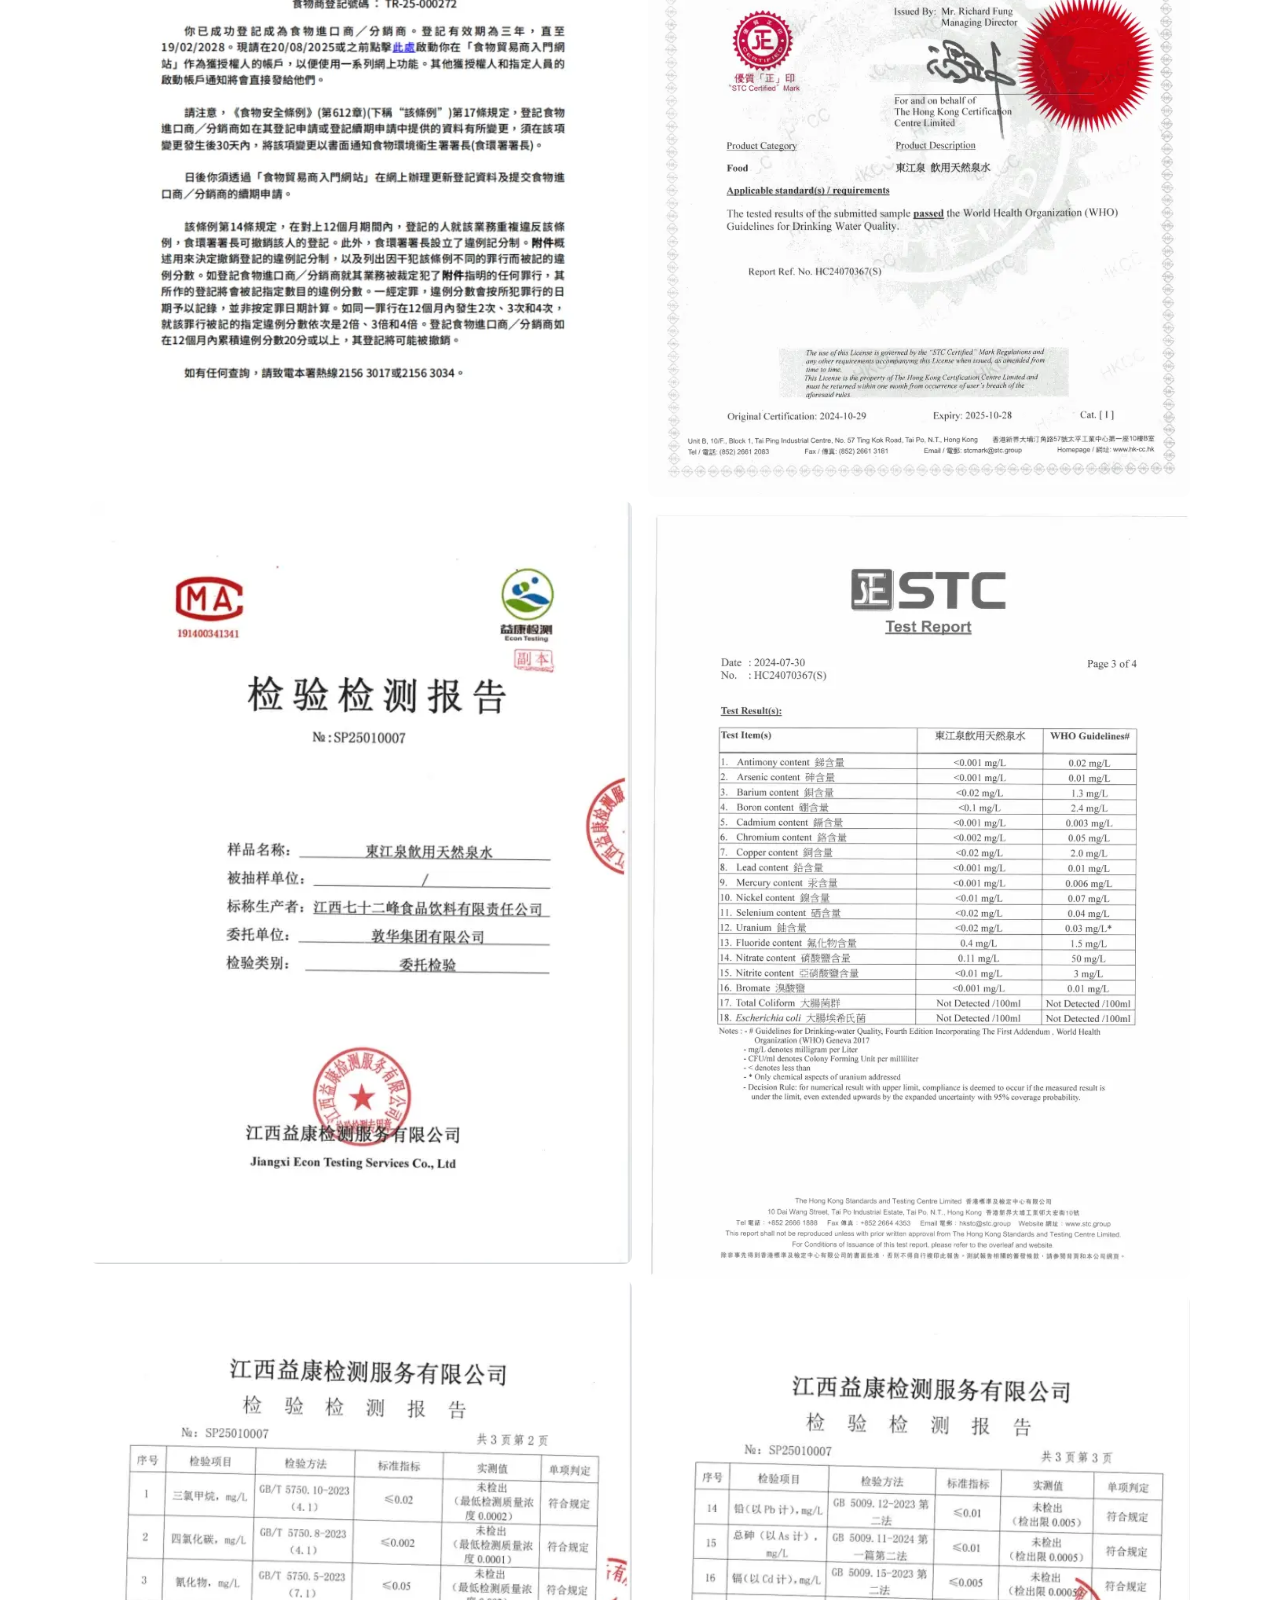
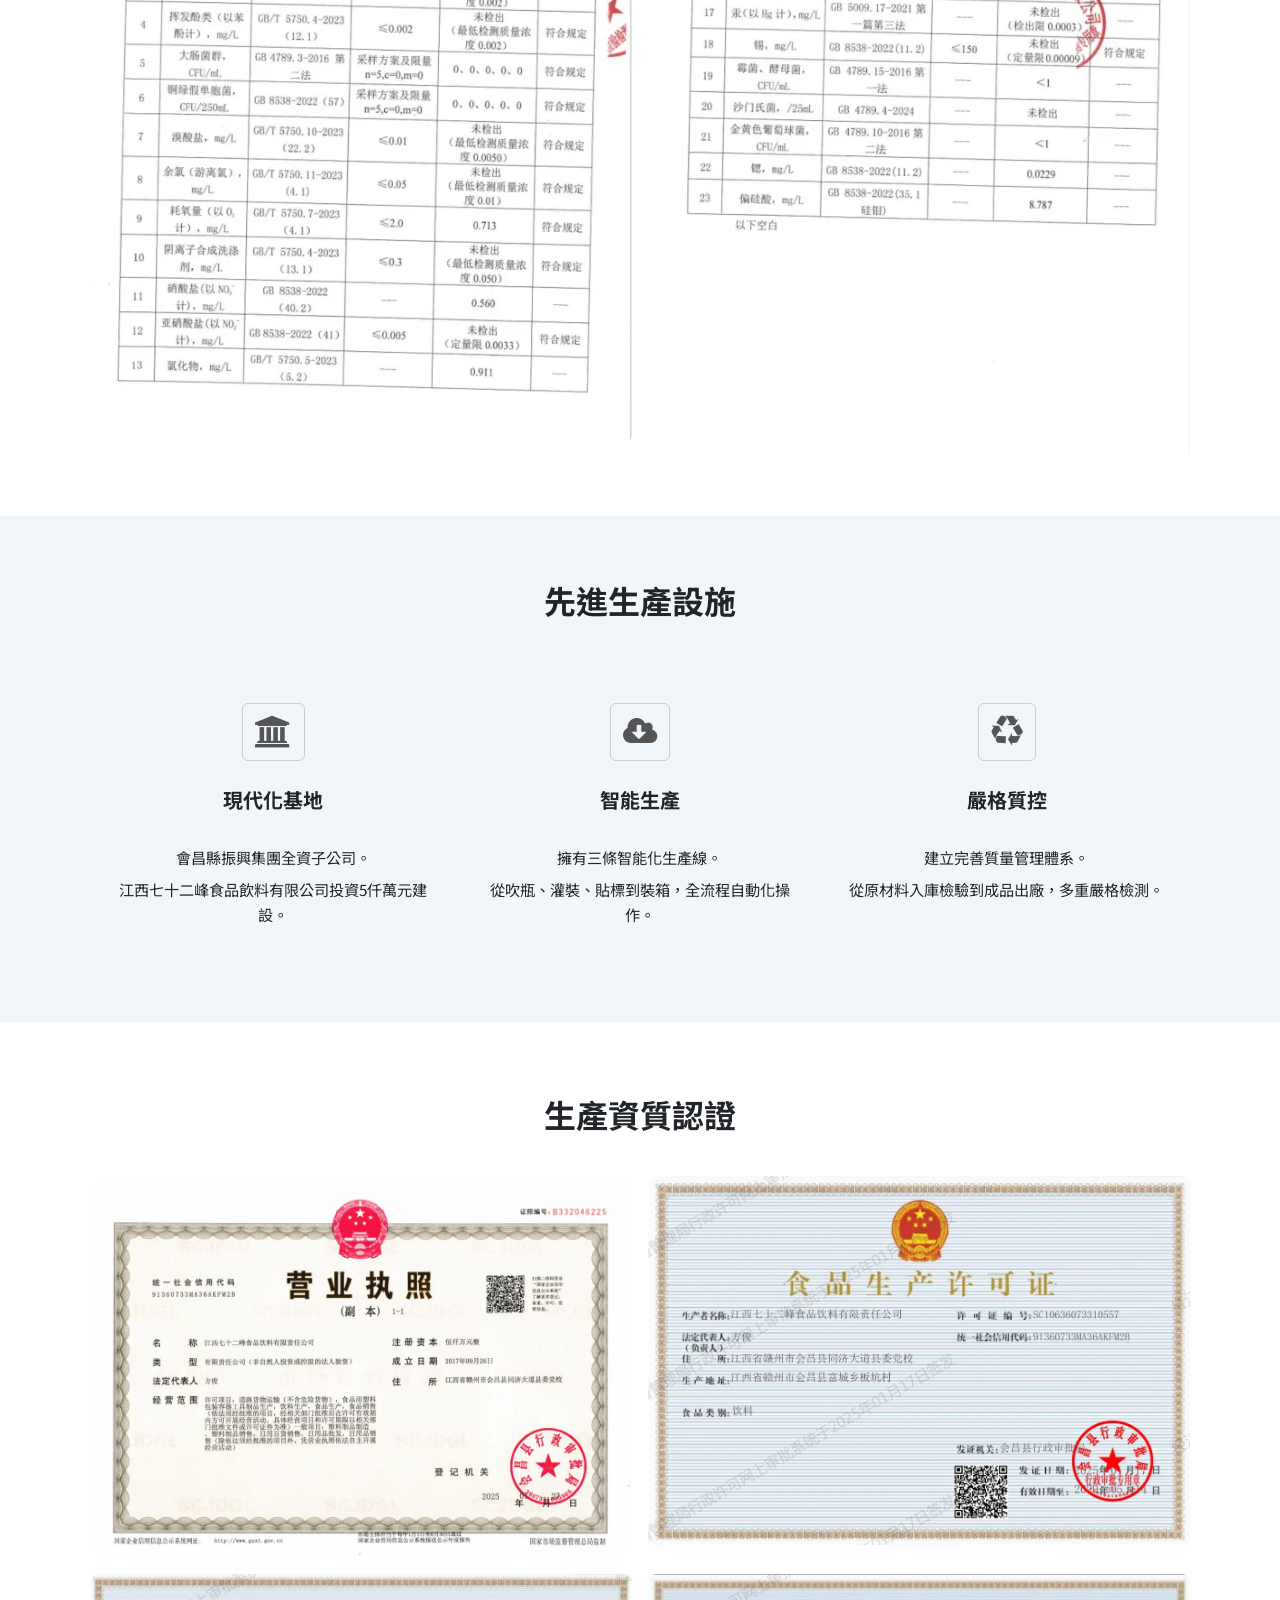
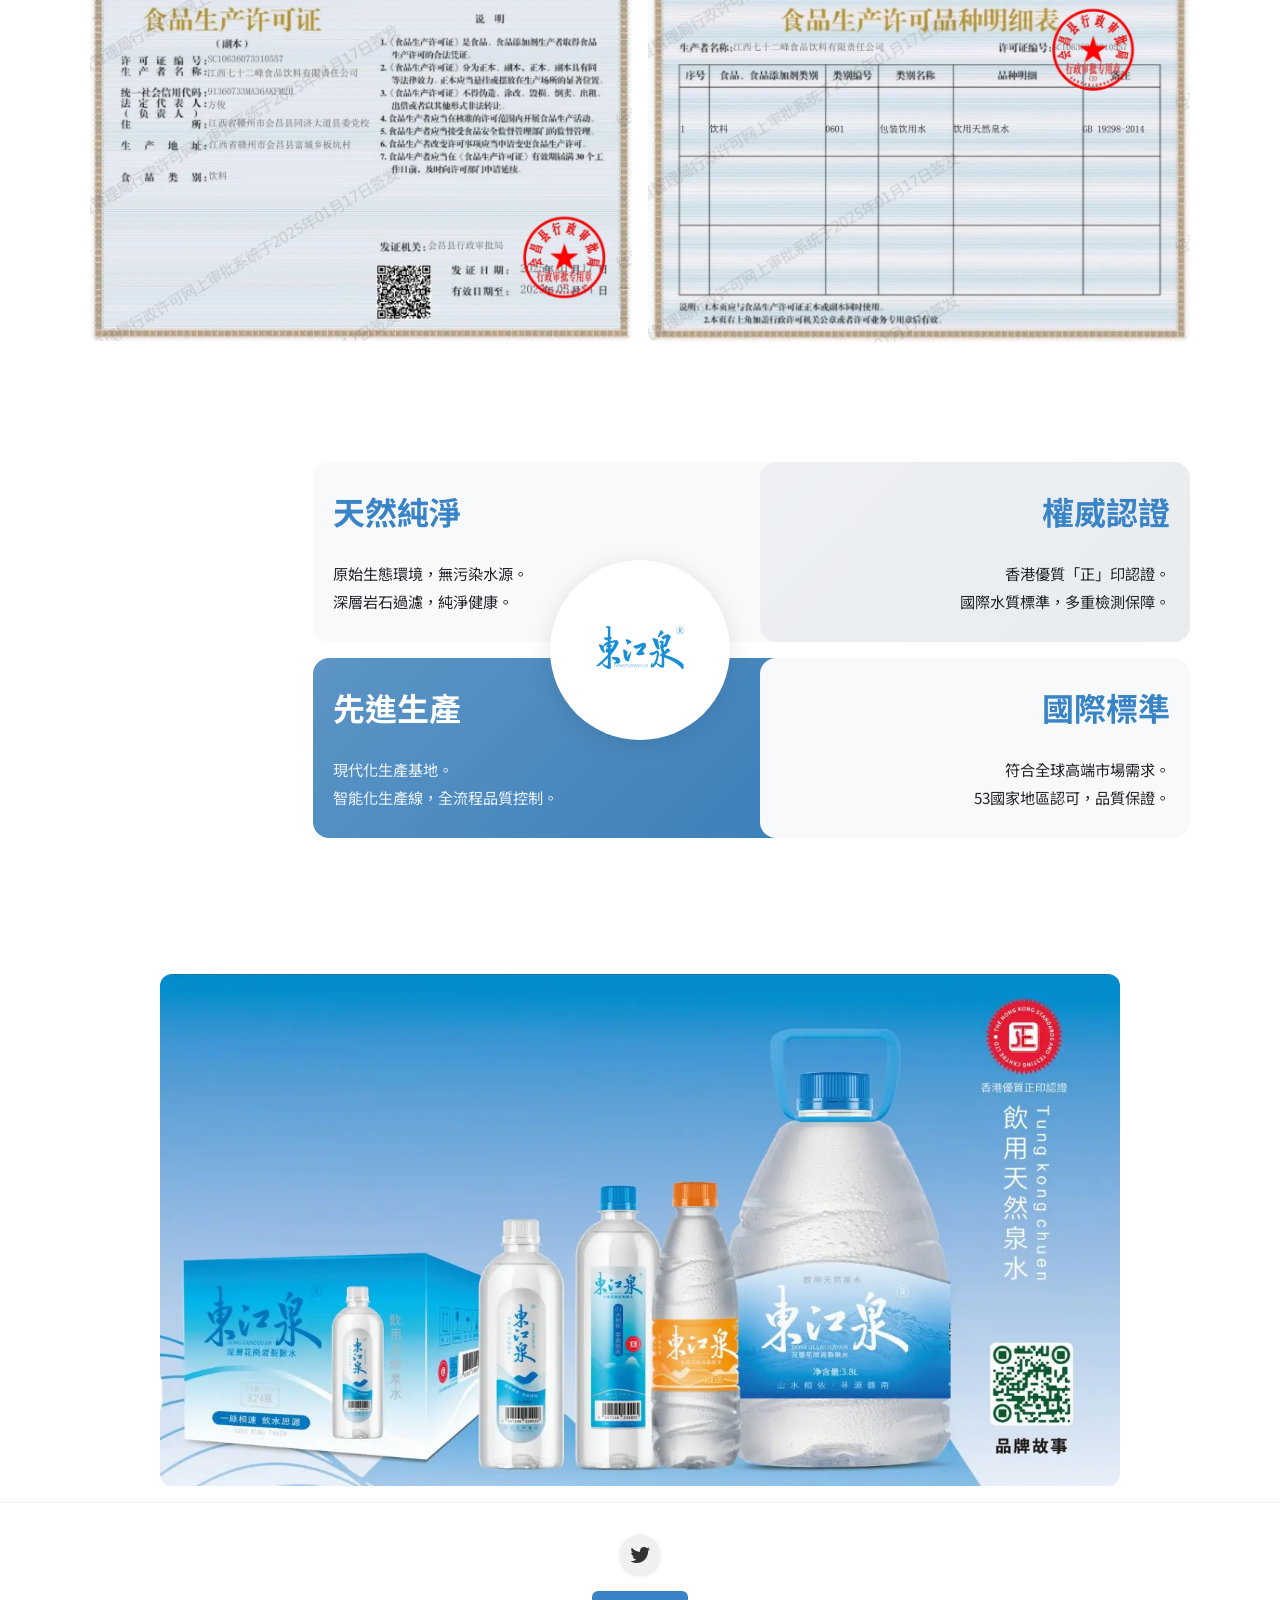
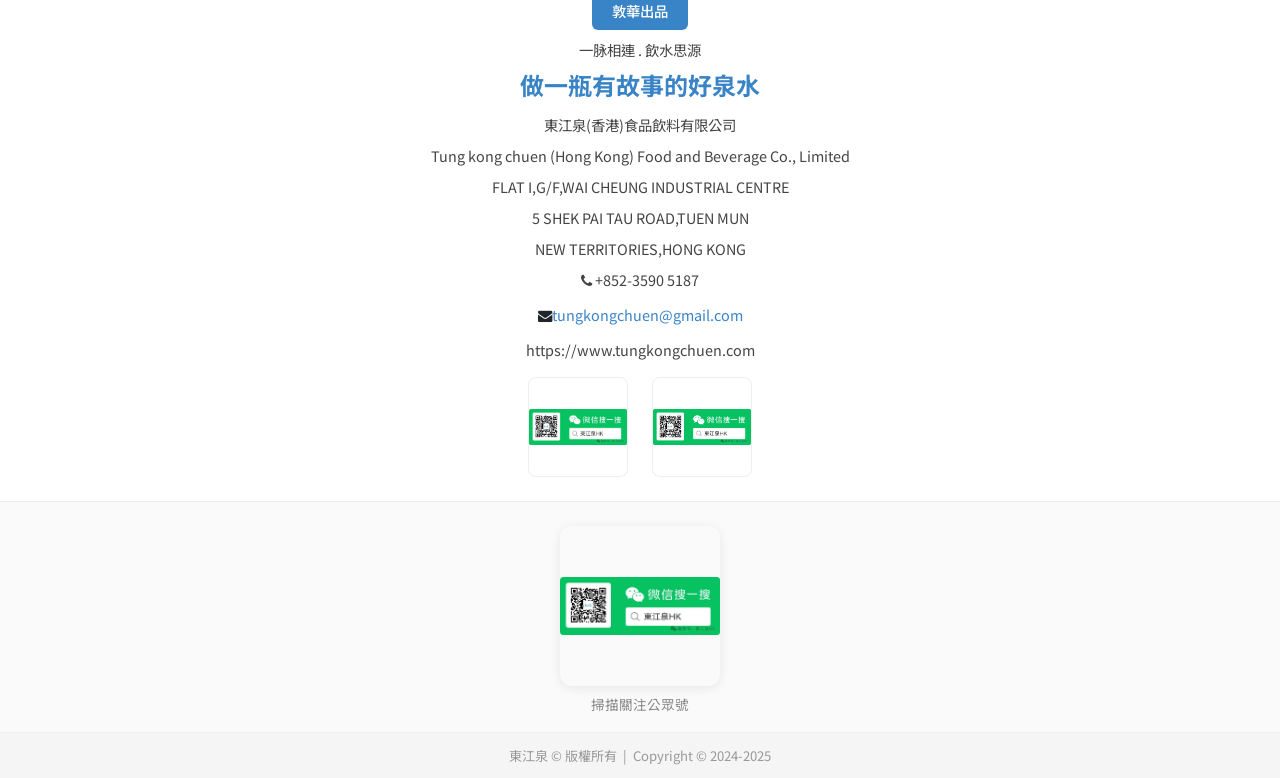
==== commit 7d6bcb05: "feat: add popup animation, footer WeChat QR, scroll-to-top, scroll animations Details cloned from or" ====
--- a/index.html
+++ b/index.html
@@ -314,6 +314,30 @@
 <!-- ========== FOOTER (injected by main.js) ========== -->
 <footer id="bottom"></footer>
 
+<!-- ========== POPUP OVERLAY ========== -->
+<div id="site-popup-overlay" role="dialog" aria-modal="true" aria-label="優惠公告">
+  <div class="popup-box">
+    <button class="popup-close" aria-label="關閉">&times;</button>
+    <div class="popup-inner">
+      <div class="popup-logo">
+        <img src="assets/images/logo.png" alt="東江泉" class="popup-logo-img"/>
+      </div>
+      <h3 class="popup-title">🎉 東江泉 WEB3 合夥人</h3>
+      <p class="popup-sub">限量版數字版權收藏品 NFT</p>
+      <div class="popup-highlight">
+        <p><strong style="color:rgb(156,0,255);">一次性團購金額 $2000 以上</strong></p>
+        <p><strong style="color:rgb(156,0,255);">可獲贈 $99U【東江泉WEB3合夥人】</strong></p>
+        <p><strong style="color:rgb(156,0,255);">限量版數字版權收藏品 NFT 一份</strong></p>
+        <p class="popup-note">數量有限（9,999份）贈完即止！</p>
+      </div>
+      <div class="popup-bottle">
+        <img src="assets/images/bottle_main.png" alt="東江泉" class="popup-bottle-img"/>
+      </div>
+      <a href="contactus.html" class="popup-btn">立即訂購 →</a>
+    </div>
+  </div>
+</div>
+
 <script src="main.js"></script>
 </body>
 </html>
--- a/style.css
+++ b/style.css
@@ -1,16 +1,13 @@
 /* ======================================================
-   東江泉 天然飲用泉水 - 1:1 Clone Stylesheet
+   東江泉 天然飲用泉水 - Complete Stylesheet
    ====================================================== */
 
-/* ---- CSS Variables (matching Odoo theme) ---- */
+/* ---- CSS Variables ---- */
 :root {
-  --color1: #3984c6;        /* o-color-1 blue */
-  --color5: #6c757d;        /* o-color-5 muted */
+  --color1: #3984c6;
+  --color5: #6c757d;
   --color-primary: #3984c6;
-  --color-gold-start: #FFDE45;
-  --color-gold-end: #452100;
-  --font-sans: 'Noto Sans TC', 'PingFang TC', 'Microsoft JhengHei', 'Helvetica Neue', Arial, sans-serif;
-  --font-serif: 'Noto Serif TC', 'PMingLiU', Georgia, serif;
+  --font-sans: 'Noto Sans TC', 'PingFang TC', 'Microsoft JhengHei', Arial, sans-serif;
   --header-h: 72px;
   --mobile-header-h: 64px;
 }
@@ -29,7 +26,7 @@
 a { text-decoration: none; color: inherit; }
 a:hover { text-decoration: underline; color: var(--color-primary); }
 p { margin-bottom: 0.5rem; }
-h1, h2, h3, h4, h5, h6 { font-family: var(--font-sans); font-weight: 700; line-height: 1.3; }
+h1,h2,h3,h4,h5,h6 { font-family: var(--font-sans); font-weight: 700; line-height: 1.3; }
 ul { list-style: none; padding: 0; margin: 0; }
 
 .text-center { text-align: center !important; }
@@ -39,6 +36,7 @@
 .d-block     { display: block; }
 .mx-auto     { margin-left: auto; margin-right: auto; }
 .rounded     { border-radius: 8px; }
+.mt-3        { margin-top: 1rem; }
 
 .container       { max-width: 1140px; margin: 0 auto; padding: 0 20px; }
 .container-small { max-width: 750px;  margin: 0 auto; padding: 0 20px; }
@@ -82,106 +80,72 @@
   background: #fff;
   box-shadow: 0 2px 8px rgba(0,0,0,.08);
 }
-
-/* Desktop */
-.navbar-desktop {
-  display: block;
-  height: var(--header-h);
-}
+.navbar-desktop { display: block; height: var(--header-h); }
 .nav-container {
-  max-width: 1140px;
-  margin: 0 auto;
-  padding: 0 20px;
-  height: 100%;
-  display: flex;
-  align-items: center;
-  gap: 24px;
+  max-width: 1140px; margin: 0 auto; padding: 0 20px;
+  height: 100%; display: flex; align-items: center; gap: 24px;
 }
 .navbar-brand img { display: block; }
-
-.nav-menu {
-  display: flex;
-  gap: 4px;
-  flex: 1;
-}
+.nav-menu { display: flex; gap: 4px; flex: 1; }
 .nav-menu li a {
-  display: block;
-  padding: 8px 12px;
-  font-size: .9rem;
-  font-weight: 500;
-  color: #333;
-  border-radius: 4px;
-  transition: color .2s, background .2s;
+  display: block; padding: 8px 12px;
+  font-size: .9rem; font-weight: 500; color: #333;
+  border-radius: 4px; transition: color .2s, background .2s;
 }
 .nav-menu li a:hover, .nav-menu li a.active {
-  color: var(--color-primary);
-  background: #f0f6ff;
-  text-decoration: none;
-}
-
-.nav-right {
-  display: flex;
-  align-items: center;
-  gap: 16px;
-  flex-shrink: 0;
-}
-.nav-phone {
-  display: flex;
-  align-items: center;
-  gap: 6px;
-  font-size: .85rem;
-  color: #555;
-}
+  color: var(--color-primary); background: #f0f6ff; text-decoration: none;
+}
+.nav-right { display: flex; align-items: center; gap: 16px; flex-shrink: 0; }
+.nav-phone { display: flex; align-items: center; gap: 6px; font-size: .85rem; color: #555; }
 .nav-phone:hover { color: var(--color-primary); text-decoration: none; }
 
-/* Mobile */
+/* Mobile nav */
 .navbar-mobile { display: none; }
 .mobile-nav-top {
-  display: flex;
-  align-items: center;
-  justify-content: space-between;
-  padding: 12px 20px;
-  height: var(--mobile-header-h);
+  display: flex; align-items: center; justify-content: space-between;
+  padding: 12px 20px; height: var(--mobile-header-h);
 }
 .mobile-toggle {
-  display: flex;
-  flex-direction: column;
-  gap: 5px;
-  background: none;
-  border: none;
-  cursor: pointer;
-  padding: 4px;
+  display: flex; flex-direction: column; gap: 5px;
+  background: none; border: none; cursor: pointer; padding: 4px;
 }
 .mobile-toggle span {
-  display: block;
-  width: 24px;
-  height: 2px;
-  background: #333;
-  border-radius: 2px;
-  transition: all .3s;
-}
-.mobile-menu {
-  display: none;
-  padding: 16px 20px;
-  border-top: 1px solid #eee;
-  background: #fff;
-}
+  display: block; width: 24px; height: 2px;
+  background: #333; border-radius: 2px; transition: all .3s;
+}
+.mobile-menu { display: none; padding: 16px 20px; border-top: 1px solid #eee; background: #fff; }
 .mobile-menu.open { display: block; }
 .mobile-menu li { border-bottom: 1px solid #f0f0f0; }
-.mobile-menu li a {
-  display: block;
-  padding: 12px 0;
-  font-size: 1rem;
-  color: #333;
-}
-
-/* Spacer for fixed header */
+.mobile-menu li a { display: block; padding: 12px 0; font-size: 1rem; color: #333; }
+
 body { padding-top: var(--header-h); }
-
-/* ====================================================
-   SECTION GLOBAL
-   ==================================================== */
 section { padding: 32px 0; }
+
+/* ====================================================
+   ANIMATIONS
+   ==================================================== */
+
+/* Bounce-in for WEB3 box */
+@keyframes bounceIn {
+  0%   { opacity: 0; transform: scale(0.5); }
+  60%  { opacity: 1; transform: scale(1.05); }
+  80%  { transform: scale(0.97); }
+  100% { transform: scale(1); }
+}
+.web3-box.anim-bounce-in {
+  animation: bounceIn 2s cubic-bezier(.36,.07,.19,.97) both;
+}
+
+/* Scroll-triggered fade-up animations */
+.scroll-anim {
+  opacity: 0;
+  transform: translateY(32px);
+  transition: opacity 0.65s ease, transform 0.65s ease;
+}
+.scroll-anim.scroll-visible {
+  opacity: 1;
+  transform: translateY(0);
+}
 
 /* ====================================================
    SECTION 1: WEB3 Banner
@@ -200,61 +164,29 @@
    SECTION 2: Bottle Hero
    ==================================================== */
 .section-bottle-hero { padding: 24px 0; }
-.label-2025 {
-  font-size: 1.8125rem;
-  text-align: left;
-  margin-bottom: 8px;
-}
-.bottle-title {
-  font-size: 1.9375rem;
-  margin-bottom: 16px;
-}
+.label-2025 { font-size: 1.8125rem; text-align: left; margin-bottom: 8px; }
+.bottle-title { font-size: 1.9375rem; margin-bottom: 16px; }
 .bottle-figure { text-align: center; }
-.bottle-img {
-  max-width: 420px;
-  margin: 0 auto;
-}
+.bottle-img { max-width: 420px; margin: 0 auto; }
 
 /* ====================================================
    SECTION DIVIDER
    ==================================================== */
 .section-divider { padding: 32px 0; }
-.section-divider hr {
-  border: none;
-  border-top: 1px solid #dee2e6;
-  width: 100%;
-}
+.section-divider hr { border: none; border-top: 1px solid #dee2e6; width: 100%; }
 
 /* ====================================================
    SECTION 3: Stats
    ==================================================== */
-.section-stats {
-  padding: 24px 0 32px;
-  position: relative;
-}
+.section-stats { padding: 24px 0 32px; }
 .stats-header { margin-bottom: 8px; }
-.stats-grid {
-  display: grid;
-  grid-template-columns: 1fr 1fr 1fr;
-  gap: 0;
-}
-.stat-item {
-  padding: 48px 16px 24px;
-}
+.stats-grid { display: grid; grid-template-columns: 1fr 1fr 1fr; gap: 0; }
+.stat-item { padding: 48px 16px 24px; }
 .stat-number {
-  display: block;
-  font-size: 2.5rem;
-  font-weight: 700;
-  color: var(--color1);
-  line-height: 1;
-  margin-bottom: 0;
-}
-.stat-divider {
-  width: 100%;
-  border: none;
-  border-top: 1px solid #dee2e6;
-  margin: 8px 0 24px;
-}
+  display: block; font-size: 2.5rem; font-weight: 700;
+  color: var(--color1); line-height: 1;
+}
+.stat-divider { width: 100%; border: none; border-top: 1px solid #dee2e6; margin: 8px 0 24px; }
 .stat-label { margin-bottom: 0; }
 .stat-item p { font-size: 1.1rem; margin-bottom: 4px; }
 
@@ -262,668 +194,322 @@
    SECTION 4: Image Mosaic
    ==================================================== */
 .section-mosaic { padding: 40px 0 24px; background: #f8f9fa; }
-
 .mosaic-grid {
   display: grid;
-  grid-template-columns: repeat(12, 1fr);
+  grid-template-columns: repeat(12,1fr);
   grid-auto-rows: 60px;
   gap: 12px;
   align-items: center;
 }
-
-.mosaic-title-block {
-  grid-column: 1 / 6;
-  grid-row: 2 / 5;
-  display: flex;
-  align-items: center;
-  justify-content: center;
-}
+.mosaic-title-block { grid-column: 1/6; grid-row: 2/5; display: flex; align-items: center; justify-content: center; }
 .mosaic-title-block h2 { font-size: 2rem; }
-
-.mosaic-shuriken {
-  grid-column: 9 / 13;
-  grid-row: 1 / 9;
-  overflow: hidden;
-}
-.img-shuriken {
-  width: 100%;
-  height: 100%;
-  object-fit: cover;
-  clip-path: polygon(50% 0%, 80% 20%, 100% 50%, 80% 80%, 50% 100%, 20% 80%, 0% 50%, 20% 20%);
-  border-radius: 50%;
-}
-
-.mosaic-subtitle {
-  grid-column: 2 / 5;
-  grid-row: 13 / 15;
-  display: flex;
-  align-items: center;
-}
+.mosaic-shuriken { grid-column: 9/13; grid-row: 1/9; overflow: hidden; }
+.img-shuriken { width:100%; height:100%; object-fit:cover; clip-path:polygon(50% 0%,80% 20%,100% 50%,80% 80%,50% 100%,20% 80%,0% 50%,20% 20%); border-radius:50%; }
+.mosaic-subtitle { grid-column: 2/5; grid-row: 13/15; display: flex; align-items: center; }
 .mosaic-subtitle p { margin: 0; font-size: 1rem; }
-
-.mosaic-scene-large {
-  grid-column: 1 / 5;
-  grid-row: 5 / 11;
-  overflow: hidden;
-}
-.img-blob-door {
-  width: 100%;
-  height: 100%;
-  object-fit: cover;
-  border-radius: 50% 50% 50% 50% / 60% 60% 40% 40%;
-}
-
-.mosaic-desc {
-  grid-column: 5 / 9;
-  grid-row: 7 / 9;
-  display: flex;
-  align-items: center;
-}
+.mosaic-scene-large { grid-column: 1/5; grid-row: 5/11; overflow: hidden; }
+.img-blob-door { width:100%; height:100%; object-fit:cover; border-radius: 50% 50% 50% 50% / 60% 60% 40% 40%; }
+.mosaic-desc { grid-column: 5/9; grid-row: 7/9; display: flex; align-items: center; }
 .mosaic-desc p { font-size: .9rem; }
-
-.mosaic-center-img {
-  grid-column: 5 / 10;
-  grid-row: 9 / 17;
-  overflow: hidden;
-}
-.img-rounded-square {
-  width: 100%;
-  height: 100%;
-  object-fit: cover;
-  border-radius: 24px;
-}
-
-.mosaic-scene-bottom {
-  grid-column: 1 / 6;
-  grid-row: 14 / 23;
-  overflow: hidden;
-}
-.img-blob {
-  width: 100%;
-  height: 100%;
-  object-fit: cover;
-  border-radius: 30% 70% 70% 30% / 30% 30% 70% 70%;
-}
-
-.mosaic-scene-circle {
-  grid-column: 9 / 13;
-  grid-row: 15 / 22;
-  overflow: hidden;
-}
-.img-circle {
-  width: 100%;
-  height: 100%;
-  object-fit: cover;
-  border-radius: 50%;
-}
+.mosaic-center-img { grid-column: 5/10; grid-row: 9/17; overflow: hidden; }
+.img-rounded-square { width:100%; height:100%; object-fit:cover; border-radius: 24px; }
+.mosaic-scene-bottom { grid-column: 1/6; grid-row: 14/23; overflow: hidden; }
+.img-blob { width:100%; height:100%; object-fit:cover; border-radius: 30% 70% 70% 30% / 30% 30% 70% 70%; }
+.mosaic-scene-circle { grid-column: 9/13; grid-row: 15/22; overflow: hidden; }
+.img-circle { width:100%; height:100%; object-fit:cover; border-radius: 50%; }
 
 /* ====================================================
    SECTION 5: Source Text
    ==================================================== */
-.section-source-text {
-  padding: 32px 0 80px;
-  text-align: center;
-}
+.section-source-text { padding: 32px 0 80px; text-align: center; }
 .section-source-text p { font-size: 1rem; margin-bottom: 8px; }
 
 /* ====================================================
    SECTION 6: Cert Hero
    ==================================================== */
-.section-cert-hero {
-  padding: 32px 0 16px;
-  background: #f8f9fa;
-}
-.cert-hero-img {
-  position: relative;
-  margin-bottom: 16px;
-}
-.img-ipad {
-  max-width: 900px;
-  width: 100%;
-  border-radius: 16px;
-  margin: 0 auto;
-  box-shadow: 0 8px 40px rgba(0,0,0,.12);
-}
+.section-cert-hero { padding: 32px 0 16px; background: #f8f9fa; }
+.cert-hero-img { position: relative; margin-bottom: 16px; }
+.img-ipad { max-width: 900px; width:100%; border-radius: 16px; margin: 0 auto; box-shadow: 0 8px 40px rgba(0,0,0,.12); }
 .cert-hero-title { padding: 24px 0 16px; }
 
 /* ====================================================
    SECTION 7: Title
    ==================================================== */
-.section-title {
-  padding: 72px 0 16px;
-  text-align: center;
-}
+.section-title { padding: 72px 0 16px; text-align: center; }
 
 /* ====================================================
    SECTION 8: Gallery (masonry 2-col)
    ==================================================== */
 .section-gallery { padding: 24px 0 56px; overflow: hidden; }
-.masonry-2col {
-  display: grid;
-  grid-template-columns: 1fr 1fr;
-  gap: 16px;
-  align-items: start;
-}
-.masonry-col {
-  display: flex;
-  flex-direction: column;
-  gap: 16px;
-}
-.gallery-img {
-  width: 100%;
-  height: auto;
-  border-radius: 8px;
-}
+.masonry-2col { display: grid; grid-template-columns: 1fr 1fr; gap: 16px; align-items: start; }
+.masonry-col { display: flex; flex-direction: column; gap: 16px; }
+.gallery-img { width: 100%; height: auto; border-radius: 8px; }
 
 /* ====================================================
    SECTION 9: Features Wave
    ==================================================== */
-.section-features {
-  padding: 64px 0;
-  background: #f1f6fb;
-  position: relative;
-}
-.section-features-title {
-  font-size: 2rem;
-  margin-bottom: 0;
-}
-.features-grid {
-  display: grid;
-  grid-template-columns: 1fr 1fr 1fr;
-  gap: 0;
-  margin-top: 32px;
-}
-.feature-item {
-  padding: 24px;
-}
+.section-features { padding: 64px 0; background: #f1f6fb; position: relative; }
+.section-features-title { font-size: 2rem; margin-bottom: 0; }
+.features-grid { display: grid; grid-template-columns: 1fr 1fr 1fr; gap: 0; margin-top: 32px; }
+.feature-item { padding: 24px; }
 .feature-icon {
-  font-size: 2rem !important;
-  color: #555;
-  border: 1px solid #ccc !important;
-  border-radius: 6px !important;
-  padding: 12px;
-  background: transparent;
-  display: inline-block;
+  font-size: 2rem !important; color: #555;
+  border: 1px solid #ccc !important; border-radius: 6px !important;
+  padding: 12px; display: inline-block;
 }
 .feature-item h4 { font-size: 1.25rem; }
-.feature-item p { font-size: .95rem; }
+.feature-item p  { font-size: .95rem; }
 
 /* ====================================================
    SECTION 11: Production Gallery 2x2
    ==================================================== */
 .section-prod-gallery { padding: 24px 0 56px; }
-.prod-gallery-grid {
-  display: grid;
-  grid-template-columns: 1fr 1fr;
-  gap: 16px;
-}
-.prod-gallery-item img {
-  width: 100%;
-  max-height: 400px;
-  object-fit: cover;
-  object-position: center;
-  border-radius: 8px;
-}
-
-/* ====================================================
-   SECTION 12: Masonry Block (4 cards + center logo)
-   ==================================================== */
-.section-masonry-block {
-  padding: 64px 0 72px;
-}
+.prod-gallery-grid { display: grid; grid-template-columns: 1fr 1fr; gap: 16px; }
+.prod-gallery-item img { width:100%; max-height:400px; object-fit:cover; border-radius: 8px; }
+
+/* ====================================================
+   SECTION 12: Masonry Block
+   ==================================================== */
+.section-masonry-block { padding: 64px 0 72px; }
 .masonry-block-grid {
   display: grid;
   grid-template-columns: 1fr 1fr 1fr 1fr 1fr;
   grid-template-rows: auto auto;
-  gap: 16px;
-  align-items: center;
-  position: relative;
-}
-
-.mb-block {
-  border-radius: 16px;
-  padding: 24px 20px;
-  display: flex;
-  flex-direction: column;
-  justify-content: flex-end;
-  min-height: 180px;
-}
+  gap: 16px; align-items: center; position: relative;
+}
+.mb-block { border-radius: 16px; padding: 24px 20px; display: flex; flex-direction: column; justify-content: flex-end; min-height: 180px; }
 .mb-block p { font-size: .95rem; margin-bottom: 4px; }
-
-.mb-block-tl {
-  grid-column: 2 / 5;
-  grid-row: 1;
-  background: #f8f9fa;
-}
-.mb-block-tr {
-  grid-column: 4 / 6;
-  grid-row: 1;
-  background: linear-gradient(135deg, #fff -400%, #e9ecef 100%);
-}
-.mb-block-bl {
-  grid-column: 2 / 5;
-  grid-row: 2;
-  background: linear-gradient(135deg, #fff -400%, #337ab7 100%);
-  color: #fff;
-}
+.mb-block-tl { grid-column: 2/5; grid-row: 1; background: #f8f9fa; }
+.mb-block-tr { grid-column: 4/6; grid-row: 1; background: linear-gradient(135deg,#fff -400%,#e9ecef 100%); }
+.mb-block-bl { grid-column: 2/5; grid-row: 2; background: linear-gradient(135deg,#fff -400%,#337ab7 100%); color:#fff; }
 .mb-block-bl p { color: rgba(255,255,255,.9); }
-.mb-block-br {
-  grid-column: 4 / 6;
-  grid-row: 2;
-  background: #f8f9fa;
-}
-
-.mb-block-center {
-  grid-column: 1 / 6;
-  grid-row: 1 / 3;
-  display: flex;
-  align-items: center;
-  justify-content: center;
-  z-index: 2;
-  pointer-events: none;
-}
-.img-circle-logo {
-  width: 180px;
-  height: 180px;
-  object-fit: contain;
-  border-radius: 50%;
-  background: #fff;
-  padding: 20px;
-  box-shadow: 0 4px 24px rgba(0,0,0,.10);
-}
+.mb-block-br { grid-column: 4/6; grid-row: 2; background: #f8f9fa; }
+.mb-block-center { grid-column: 1/6; grid-row: 1/3; display: flex; align-items: center; justify-content: center; z-index: 2; pointer-events: none; }
+.img-circle-logo { width:180px; height:180px; object-fit:contain; border-radius:50%; background:#fff; padding:20px; box-shadow:0 4px 24px rgba(0,0,0,.10); }
 
 /* ====================================================
    SECTION 13: Report
    ==================================================== */
-.section-report {
-  padding: 64px 0 16px;
-}
-.report-img {
-  max-width: 960px;
-  width: 100%;
-  border-radius: 12px;
-  margin: 0 auto;
-}
+.section-report { padding: 64px 0 16px; }
+.report-img { max-width: 960px; width: 100%; border-radius: 12px; margin: 0 auto; }
 
 /* ====================================================
    FOOTER
    ==================================================== */
-footer {
-  background: #fff;
-  border-top: 1px solid #eee;
-  padding: 0;
-}
-.footer-main {
-  padding: 32px 20px 24px;
-  text-align: center;
-}
+footer { background: #fff; border-top: 1px solid #eee; padding: 0; }
+.footer-main { padding: 32px 20px 24px; text-align: center; }
 .footer-social { margin-bottom: 8px; }
-.social-link {
-  display: inline-flex;
-  align-items: center;
-  justify-content: center;
-}
+.social-link { display: inline-flex; align-items: center; justify-content: center; }
 .social-link .fa {
-  font-size: 1.4rem;
-  width: 40px;
-  height: 40px;
-  line-height: 40px;
-  text-align: center;
-  border-radius: 50%;
-  background: #f0f0f0;
-  color: #333;
-  transition: background .2s, color .2s;
-  box-shadow: 0 1px 4px rgba(0,0,0,.1);
-}
-.social-link:hover .fa {
-  background: #1da1f2;
-  color: #fff;
-  text-decoration: none;
-}
-
+  font-size: 1.4rem; width: 40px; height: 40px; line-height: 40px;
+  text-align: center; border-radius: 50%; background: #f0f0f0; color: #333;
+  transition: background .2s, color .2s; box-shadow: 0 1px 4px rgba(0,0,0,.1);
+}
+.social-link:hover .fa { background: #1da1f2; color: #fff; text-decoration: none; }
 .slogan-text { font-size: 1.1875rem; margin-top: 4px; }
 .footer-tagline { margin: 4px 0 12px; }
 .footer-company { font-size: 1rem; }
 .footer-company-en { font-size: .9rem; color: #555; margin-bottom: 8px; }
 .footer-main p { font-size: .9rem; color: #444; }
-
-.footer-email-list {
-  display: flex;
-  justify-content: center;
-  flex-wrap: wrap;
-  gap: 24px;
-  margin: 12px 0;
-  padding: 0;
-}
+.footer-email-list { display: flex; justify-content: center; flex-wrap: wrap; gap: 24px; margin: 12px 0; padding: 0; }
 .footer-email-list li { font-size: .9rem; }
 .footer-email-list a { color: var(--color-primary); }
-
-.footer-qr-row {
-  display: flex;
-  justify-content: center;
-  gap: 24px;
-  margin-top: 16px;
-  flex-wrap: wrap;
-}
-.footer-qr {
-  width: 100px;
-  height: 100px;
-  object-fit: contain;
-  border: 1px solid #eee;
-  border-radius: 8px;
-}
-
-.footer-logo-bar {
-  padding: 16px 20px;
-  border-top: 1px solid #eee;
-  background: #f9f9f9;
-}
-.footer-logo {
-  max-width: 120px;
-  margin: 0 auto;
-}
+.footer-qr-row { display: flex; justify-content: center; gap: 24px; margin-top: 16px; flex-wrap: wrap; }
+.footer-qr-item { text-align: center; }
+.footer-qr { width: 100px; height: 100px; object-fit: contain; border: 1px solid #eee; border-radius: 8px; }
+
+/* WeChat QR / Logo bar */
+.footer-logo-bar { padding: 24px 20px 8px; border-top: 1px solid #eee; background: #fafafa; text-align: center; }
+.footer-wechat-qr { width: 160px; height: 160px; object-fit: contain; margin: 0 auto 8px; border-radius: 12px; box-shadow: 0 2px 12px rgba(0,0,0,.08); }
+.footer-wechat-label { font-size: .85rem; color: #888; margin-top: 4px; }
+
+/* Copyright bar */
+.footer-copyright { padding: 12px 20px; border-top: 1px solid #eee; background: #f5f5f5; }
+.footer-copyright p { font-size: .82rem; color: #999; margin: 0; }
+
+/* Scroll-to-top button */
+#scrolltop-wrapper { position: fixed; bottom: 24px; right: 24px; z-index: 999; }
+#btn-scrolltop {
+  display: flex; align-items: center; justify-content: center;
+  width: 44px; height: 44px; border-radius: 50%;
+  background: var(--color-primary); color: #fff;
+  box-shadow: 0 4px 12px rgba(57,132,198,.4);
+  opacity: 0; pointer-events: none;
+  transition: opacity .3s, background .2s, transform .2s;
+}
+#btn-scrolltop:hover { background: #2c6fad; transform: scale(1.1); text-decoration: none; }
+#btn-scrolltop .fa { font-size: 1rem; line-height: 1; }
+
+/* ====================================================
+   POPUP OVERLAY
+   ==================================================== */
+#site-popup-overlay {
+  position: fixed; inset: 0; z-index: 9999;
+  background: rgba(0,0,0,.55);
+  display: flex; align-items: center; justify-content: center;
+  padding: 20px;
+  opacity: 0; pointer-events: none;
+  transition: opacity .4s ease;
+}
+#site-popup-overlay.popup-visible {
+  opacity: 1; pointer-events: auto;
+}
+.popup-box {
+  background: #fff;
+  border-radius: 20px;
+  max-width: 420px; width: 100%;
+  padding: 32px 28px 28px;
+  position: relative;
+  box-shadow: 0 20px 60px rgba(0,0,0,.25);
+  transform: scale(0.85);
+  transition: transform .4s cubic-bezier(.34,1.56,.64,1);
+  max-height: 90vh;
+  overflow-y: auto;
+}
+#site-popup-overlay.popup-visible .popup-box { transform: scale(1); }
+.popup-close {
+  position: absolute; top: 14px; right: 18px;
+  background: none; border: none; font-size: 1.6rem;
+  color: #aaa; cursor: pointer; line-height: 1;
+  transition: color .2s;
+}
+.popup-close:hover { color: #333; }
+.popup-inner { text-align: center; }
+.popup-logo { margin-bottom: 12px; }
+.popup-logo-img { width: 100px; margin: 0 auto; }
+.popup-title { font-size: 1.3rem; color: #222; margin-bottom: 4px; }
+.popup-sub { font-size: .9rem; color: #888; margin-bottom: 16px; }
+.popup-highlight {
+  background: linear-gradient(135deg, #fff8ff 0%, #f0e5ff 100%);
+  border: 2px solid rgba(156,0,255,.18);
+  border-radius: 12px;
+  padding: 16px;
+  margin-bottom: 16px;
+}
+.popup-highlight p { font-size: 1rem; margin-bottom: 6px; }
+.popup-note { font-size: .85rem; color: #888; margin-top: 4px; margin-bottom: 0; }
+.popup-bottle { margin: 12px 0 16px; }
+.popup-bottle-img { width: 80px; margin: 0 auto; }
+.popup-btn {
+  display: inline-block;
+  background: var(--color-primary); color: #fff;
+  padding: 11px 32px; border-radius: 8px;
+  font-size: 1rem; font-weight: 600;
+  transition: background .2s, box-shadow .2s;
+  text-decoration: none;
+}
+.popup-btn:hover { background: #2c6fad; box-shadow: 0 4px 16px rgba(57,132,198,.35); text-decoration: none; color: #fff; }
+
+/* ====================================================
+   SUB-PAGES: Chan-Pin (產品售價)
+   ==================================================== */
+.section-gallery-products { padding: 56px 0 40px; }
+.nft-promo-box {
+  background: linear-gradient(135deg,#fff8ff 0%,#f3e5ff 100%);
+  border: 2px solid rgba(156,0,255,.2);
+  border-radius: 16px; padding: 40px 32px;
+  margin: 0 auto; max-width: 700px; text-align: center;
+}
+.nft-promo-box h3 { font-size: 1.15rem; font-weight: 700; margin-bottom: 8px; }
+.nft-promo-box p  { font-size: 1rem; margin-bottom: 6px; }
+.section-nft-promo { padding: 32px 0 72px; }
+
+/* ====================================================
+   SUB-PAGES: Our-Services (品牌故事)
+   ==================================================== */
+.section-story-gallery { padding: 24px 0 56px; }
+.story-gallery-col { display: flex; flex-direction: column; gap: 16px; max-width: 960px; margin: 0 auto; }
+.story-img { width: 100%; height: auto; border-radius: 8px; object-fit: cover; }
+
+/* ====================================================
+   SUB-PAGES: Jobs (職位空缺)
+   ==================================================== */
+.jobs-topbar { background:#fff; border-top:1px solid #dee2e6; border-bottom:1px solid #dee2e6; padding:14px 0; box-shadow:0 1px 4px rgba(0,0,0,.06); }
+.jobs-topbar-inner { display:flex; align-items:center; justify-content:space-between; gap:16px; flex-wrap:wrap; }
+.jobs-title { font-size:1.1rem; font-weight:700; }
+.jobs-search { display:flex; gap:8px; }
+.search-input-wrap { display:flex; border:1px solid #dee2e6; border-radius:6px; overflow:hidden; background:#f8f9fa; }
+.jobs-search-input { border:none; background:transparent; padding:8px 12px; font-size:.9rem; outline:none; min-width:180px; }
+.jobs-search-btn { background:#f8f9fa; border:none; border-left:1px solid #dee2e6; padding:8px 14px; cursor:pointer; color:#555; }
+.jobs-container { padding: 48px 0 64px; }
+.jobs-empty { max-width: 500px; margin: 0 auto; }
+.jobs-empty-text { font-size: 1.1rem; color: #6c757d; margin-bottom: 24px; }
+.jobs-empty-img { width: 50%; max-width: 200px; margin: 0 auto 24px; display: block; }
+
+/* ====================================================
+   SUB-PAGES: Contactus (聯絡我們)
+   ==================================================== */
+.contact-hero { position:relative; height:200px; display:flex; align-items:center; overflow:hidden; }
+.contact-hero-bg { position:absolute; inset:0; background:linear-gradient(135deg,#e8f4fd,#c8e6f7); }
+.contact-hero-overlay { position:absolute; inset:0; background:rgba(57,132,198,.35); }
+.contact-hero-content { position:relative; z-index:2; color:#fff; }
+.contact-hero-content h1 { font-size:2rem; color:#fff; }
+.contact-main { padding: 40px 0 80px; }
+.contact-map   { margin-bottom: 32px; }
+.contact-promo { margin-bottom: 32px; }
+.contact-promo h3 { font-size: 1.15rem; font-weight: 700; margin-bottom: 8px; }
+.contact-form-wrap { background:#fff; border:1px solid #e9ecef; border-radius:12px; padding:36px 32px; box-shadow:0 2px 16px rgba(0,0,0,.07); }
+.contact-form .form-field { margin-bottom: 20px; }
+.contact-form label { display:block; font-size:.9rem; font-weight:600; color:#333; margin-bottom:6px; }
+.contact-form .required { color: #dc3545; }
+.form-control, .form-select { width:100%; padding:10px 14px; border:1px solid #dee2e6; border-radius:6px; font-size:.9rem; font-family:inherit; background:#f8f9fa; color:#212529; transition:border-color .2s,box-shadow .2s; outline:none; -webkit-appearance:none; }
+.form-control:focus, .form-select:focus { border-color:var(--color-primary); box-shadow:0 0 0 3px rgba(57,132,198,.15); background:#fff; }
+.form-control-file { width:100%; padding:8px 0; font-size:.9rem; }
+.form-row-2col { display:grid; grid-template-columns:1fr 1fr; gap:16px; margin-bottom:0; }
+.form-row-2col .form-field { margin-bottom:20px; }
+.date-input-wrap { position:relative; }
+.date-icon { position:absolute; right:14px; top:50%; transform:translateY(-50%); color:#888; pointer-events:none; }
+.payment-qr-section { background:#f8f9fa; border-radius:10px; padding:20px; margin:16px 0 24px; }
+.payment-qr-row { display:flex; justify-content:center; gap:32px; margin-top:12px; flex-wrap:wrap; }
+.payment-qr-img { width:120px; height:120px; object-fit:contain; border:1px solid #dee2e6; border-radius:8px; background:#fff; }
+.qr-label { font-size:.85rem; color:#666; margin-top:6px; }
+.btn-submit { display:inline-block; background:var(--color-primary); color:#fff; padding:12px 48px; border:none; border-radius:6px; font-size:1rem; font-weight:600; cursor:pointer; transition:background .2s,box-shadow .2s; font-family:inherit; }
+.btn-submit:hover { background:#2c6fad; box-shadow:0 4px 12px rgba(57,132,198,.3); }
+.btn-submit:disabled { opacity:.7; cursor:not-allowed; }
+.form-success-msg { background:#d4edda; border:1px solid #c3e6cb; color:#155724; border-radius:6px; padding:16px; text-align:center; font-size:.95rem; margin-top:16px; }
 
 /* ====================================================
    RESPONSIVE
    ==================================================== */
 @media (max-width: 991px) {
   .navbar-desktop { display: none; }
-  .navbar-mobile { display: block; }
+  .navbar-mobile  { display: block; }
   body { padding-top: var(--mobile-header-h); }
-
-  .stats-grid { grid-template-columns: 1fr; }
-  .stat-item { padding: 32px 16px 16px; }
-
-  .mosaic-grid {
-    display: flex;
-    flex-direction: column;
-    gap: 16px;
-  }
-  .mosaic-scene-large img,
-  .mosaic-scene-bottom img,
-  .mosaic-center-img img,
-  .mosaic-scene-circle img,
-  .mosaic-shuriken img {
-    clip-path: none;
-    border-radius: 12px;
-    height: 220px;
-    width: 100%;
-    object-fit: cover;
-  }
-
+  .stats-grid    { grid-template-columns: 1fr; }
+  .stat-item     { padding: 32px 16px 16px; }
+  .mosaic-grid   { display: flex; flex-direction: column; gap: 16px; }
+  .mosaic-scene-large img, .mosaic-scene-bottom img,
+  .mosaic-center-img img, .mosaic-scene-circle img,
+  .mosaic-shuriken img { clip-path:none; border-radius:12px; height:220px; width:100%; object-fit:cover; }
   .features-grid { grid-template-columns: 1fr; }
-  .feature-item { border-bottom: 1px solid #e9ecef; }
-
-  .masonry-2col { grid-template-columns: 1fr; }
-
+  .feature-item  { border-bottom: 1px solid #e9ecef; }
+  .masonry-2col  { grid-template-columns: 1fr; }
   .prod-gallery-grid { grid-template-columns: 1fr; }
-
-  .masonry-block-grid {
-    display: grid;
-    grid-template-columns: 1fr 1fr;
-    grid-template-rows: auto;
-    gap: 16px;
-  }
-  .mb-block-tl { grid-column: 1; grid-row: 1; }
-  .mb-block-tr { grid-column: 2; grid-row: 1; }
-  .mb-block-center {
-    grid-column: 1 / 3;
-    grid-row: 2;
-    position: static;
-    padding: 24px;
-  }
-  .mb-block-bl { grid-column: 1; grid-row: 3; }
-  .mb-block-br { grid-column: 2; grid-row: 3; }
-}
-
+  .masonry-block-grid { display:grid; grid-template-columns:1fr 1fr; grid-template-rows:auto; gap:16px; }
+  .mb-block-tl { grid-column:1; grid-row:1; }
+  .mb-block-tr { grid-column:2; grid-row:1; }
+  .mb-block-center { grid-column:1/3; grid-row:2; position:static; padding:24px; }
+  .mb-block-bl { grid-column:1; grid-row:3; }
+  .mb-block-br { grid-column:2; grid-row:3; }
+}
+@media (max-width: 768px) {
+  .form-row-2col { grid-template-columns: 1fr; }
+  .nft-promo-box { padding: 24px 16px; }
+  .contact-form-wrap { padding: 24px 16px; }
+  .jobs-topbar-inner { flex-direction: column; align-items: flex-start; }
+  .popup-box { padding: 24px 20px 20px; }
+  .popup-title { font-size: 1.1rem; }
+}
 @media (max-width: 600px) {
   .web3-box { padding: 20px 16px; }
   .logo-big { max-width: 160px; }
   .bottle-img { max-width: 280px; }
   .masonry-block-grid { grid-template-columns: 1fr; }
-  .mb-block-tl, .mb-block-tr, .mb-block-bl, .mb-block-br {
-    grid-column: 1;
-  }
-  .mb-block-tl { grid-row: 1; }
-  .mb-block-tr { grid-row: 2; }
-  .mb-block-center { grid-column: 1; grid-row: 3; }
-  .mb-block-bl { grid-row: 4; }
-  .mb-block-br { grid-row: 5; }
-  .img-circle-logo { width: 120px; height: 120px; }
-}
-
-/* ====================================================
-   SUB-PAGES: Chan-Pin (產品售價)
-   ==================================================== */
-.section-gallery-products { padding: 56px 0 40px; }
-
-.nft-promo-box {
-  background: linear-gradient(135deg, #fff8ff 0%, #f3e5ff 100%);
-  border: 2px solid rgba(156,0,255,.2);
-  border-radius: 16px;
-  padding: 40px 32px;
-  margin: 0 auto;
-  max-width: 700px;
-  text-align: center;
-}
-.nft-promo-box h3 { font-size: 1.15rem; font-weight: 700; margin-bottom: 8px; }
-.nft-promo-box p  { font-size: 1rem; margin-bottom: 6px; }
-.section-nft-promo { padding: 32px 0 72px; }
-
-/* ====================================================
-   SUB-PAGES: Our-Services (品牌故事)
-   ==================================================== */
-.section-story-gallery { padding: 24px 0 56px; }
-.story-gallery-col {
-  display: flex;
-  flex-direction: column;
-  gap: 16px;
-  max-width: 960px;
-  margin: 0 auto;
-}
-.story-img {
-  width: 100%;
-  height: auto;
-  border-radius: 8px;
-  object-fit: cover;
-}
-
-/* ====================================================
-   SUB-PAGES: Jobs (職位空缺)
-   ==================================================== */
-.jobs-topbar {
-  background: #fff;
-  border-top: 1px solid #dee2e6;
-  border-bottom: 1px solid #dee2e6;
-  padding: 14px 0;
-  box-shadow: 0 1px 4px rgba(0,0,0,.06);
-}
-.jobs-topbar-inner {
-  display: flex;
-  align-items: center;
-  justify-content: space-between;
-  gap: 16px;
-  flex-wrap: wrap;
-}
-.jobs-title { font-size: 1.1rem; font-weight: 700; }
-.jobs-search { display: flex; gap: 8px; }
-.search-input-wrap {
-  display: flex;
-  border: 1px solid #dee2e6;
-  border-radius: 6px;
-  overflow: hidden;
-  background: #f8f9fa;
-}
-.jobs-search-input {
-  border: none;
-  background: transparent;
-  padding: 8px 12px;
-  font-size: .9rem;
-  outline: none;
-  min-width: 180px;
-}
-.jobs-search-btn {
-  background: #f8f9fa;
-  border: none;
-  border-left: 1px solid #dee2e6;
-  padding: 8px 14px;
-  cursor: pointer;
-  color: #555;
-}
-.jobs-container { padding: 48px 0 64px; }
-.jobs-empty { max-width: 500px; margin: 0 auto; }
-.jobs-empty-text { font-size: 1.1rem; color: #6c757d; margin-bottom: 24px; }
-.jobs-empty-img { width: 50%; max-width: 200px; margin: 0 auto 24px; display: block; }
-
-/* ====================================================
-   SUB-PAGES: Contactus (聯絡我們)
-   ==================================================== */
-.contact-hero {
-  position: relative;
-  height: 200px;
-  display: flex;
-  align-items: center;
-  overflow: hidden;
-}
-.contact-hero-bg {
-  position: absolute; inset: 0;
-  background: url('https://www.tungkongchuen.com/web/image/website.s_parallax_default_image') center/cover no-repeat;
-}
-.contact-hero-overlay {
-  position: absolute; inset: 0;
-  background: rgba(0,0,0,.5);
-}
-.contact-hero-content {
-  position: relative; z-index: 2;
-  color: #fff;
-}
-.contact-hero-content h1 { font-size: 2rem; color: #fff; }
-
-.contact-main { padding: 40px 0 80px; }
-.contact-map   { margin-bottom: 32px; }
-
-.contact-promo { margin-bottom: 32px; }
-.contact-promo h3 { font-size: 1.15rem; font-weight: 700; margin-bottom: 8px; }
-
-.contact-form-wrap {
-  background: #fff;
-  border: 1px solid #e9ecef;
-  border-radius: 12px;
-  padding: 36px 32px;
-  box-shadow: 0 2px 16px rgba(0,0,0,.07);
-}
-.contact-form .form-field { margin-bottom: 20px; }
-.contact-form label {
-  display: block;
-  font-size: .9rem;
-  font-weight: 600;
-  color: #333;
-  margin-bottom: 6px;
-}
-.contact-form .required { color: #dc3545; }
-
-.form-control, .form-select {
-  width: 100%;
-  padding: 10px 14px;
-  border: 1px solid #dee2e6;
-  border-radius: 6px;
-  font-size: .9rem;
-  font-family: inherit;
-  background: #f8f9fa;
-  color: #212529;
-  transition: border-color .2s, box-shadow .2s;
-  outline: none;
-  -webkit-appearance: none;
-}
-.form-control:focus, .form-select:focus {
-  border-color: var(--color-primary);
-  box-shadow: 0 0 0 3px rgba(57,132,198,.15);
-  background: #fff;
-}
-.form-control-file {
-  width: 100%;
-  padding: 8px 0;
-  font-size: .9rem;
-}
-
-.form-row-2col {
-  display: grid;
-  grid-template-columns: 1fr 1fr;
-  gap: 16px;
-  margin-bottom: 0;
-}
-.form-row-2col .form-field { margin-bottom: 20px; }
-
-.date-input-wrap { position: relative; }
-.date-icon {
-  position: absolute;
-  right: 14px;
-  top: 50%;
-  transform: translateY(-50%);
-  color: #888;
-  pointer-events: none;
-}
-
-.payment-qr-section {
-  background: #f8f9fa;
-  border-radius: 10px;
-  padding: 20px;
-  margin: 16px 0 24px;
-}
-.payment-qr-row {
-  display: flex;
-  justify-content: center;
-  gap: 32px;
-  margin-top: 12px;
-  flex-wrap: wrap;
-}
-.payment-qr-img {
-  width: 120px;
-  height: 120px;
-  object-fit: contain;
-  border: 1px solid #dee2e6;
-  border-radius: 8px;
-  background: #fff;
-}
-.qr-label { font-size: .85rem; color: #666; margin-top: 6px; }
-
-.btn-submit {
-  display: inline-block;
-  background: var(--color-primary);
-  color: #fff;
-  padding: 12px 48px;
-  border: none;
-  border-radius: 6px;
-  font-size: 1rem;
-  font-weight: 600;
-  cursor: pointer;
-  transition: background .2s, box-shadow .2s;
-  font-family: inherit;
-}
-.btn-submit:hover {
-  background: #2c6fad;
-  box-shadow: 0 4px 12px rgba(57,132,198,.3);
-}
-.btn-submit:disabled { opacity: .7; cursor: not-allowed; }
-
-.form-success-msg {
-  background: #d4edda;
-  border: 1px solid #c3e6cb;
-  color: #155724;
-  border-radius: 6px;
-  padding: 16px;
-  text-align: center;
-  font-size: .95rem;
-  margin-top: 16px;
-}
-
-/* ====================================================
-   Mobile fixes for sub-pages
-   ==================================================== */
-@media (max-width: 768px) {
-  .form-row-2col { grid-template-columns: 1fr; }
-  .nft-promo-box { padding: 24px 16px; }
-  .nft-promo-box h3 { font-size: 1rem; }
-  .contact-form-wrap { padding: 24px 16px; }
-  .jobs-topbar-inner { flex-direction: column; align-items: flex-start; }
-}
+  .mb-block-tl { grid-column:1; grid-row:1; }
+  .mb-block-tr { grid-column:1; grid-row:2; }
+  .mb-block-center { grid-column:1; grid-row:3; }
+  .mb-block-bl { grid-column:1; grid-row:4; }
+  .mb-block-br { grid-column:1; grid-row:5; }
+  .img-circle-logo { width:120px; height:120px; }
+  #scrolltop-wrapper { bottom:16px; right:16px; }
+}
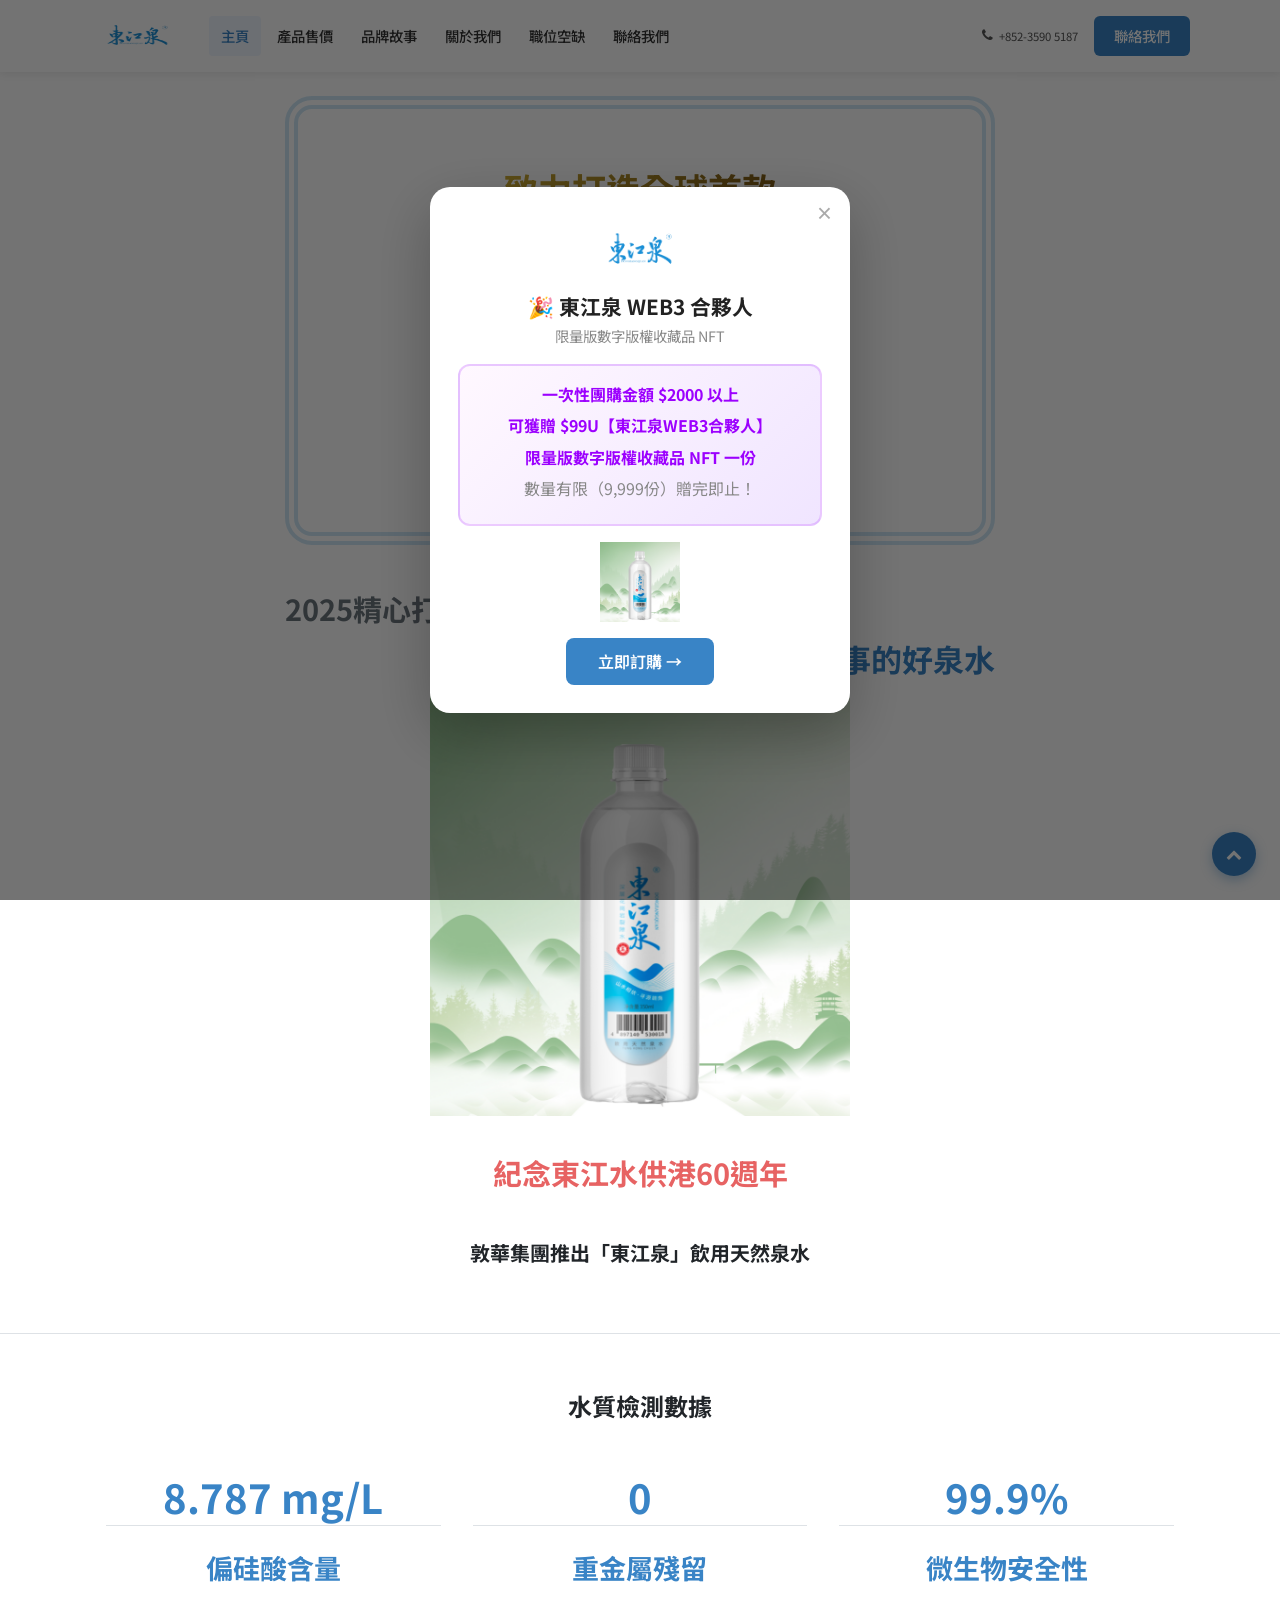
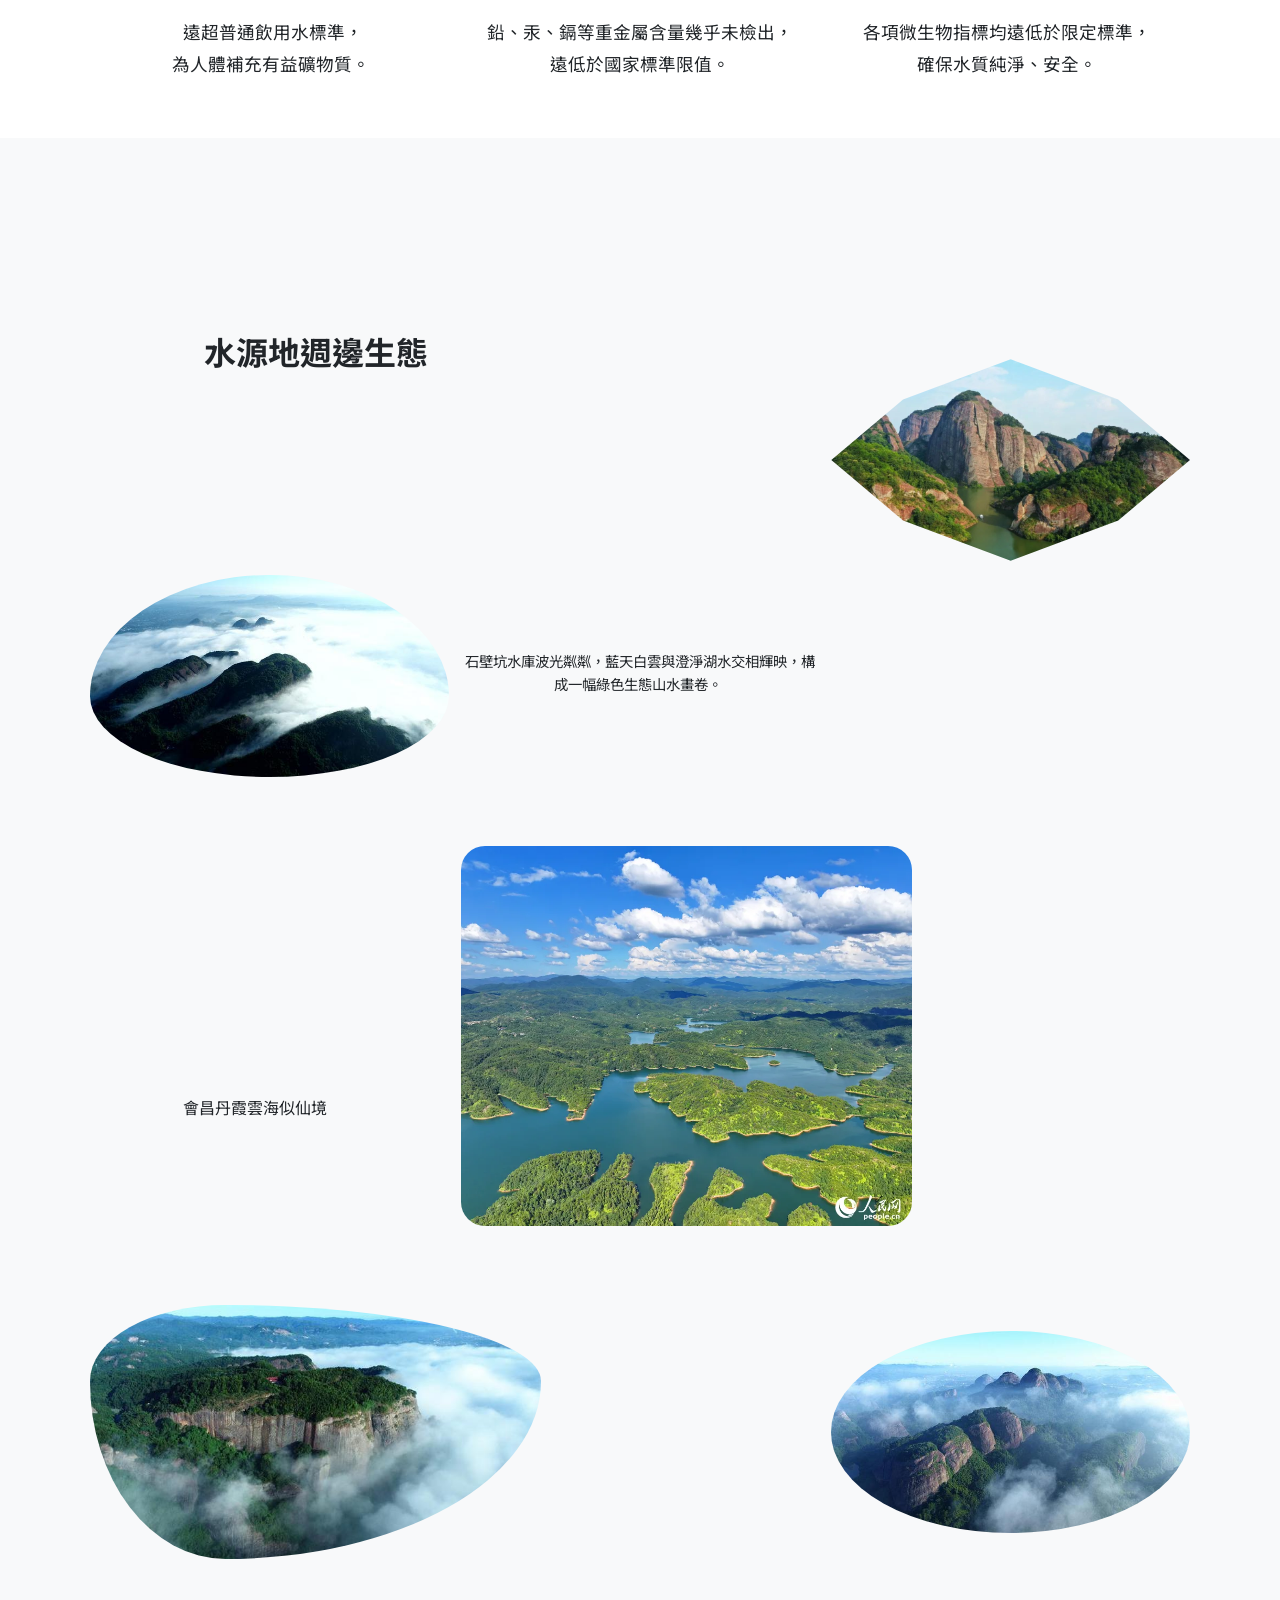
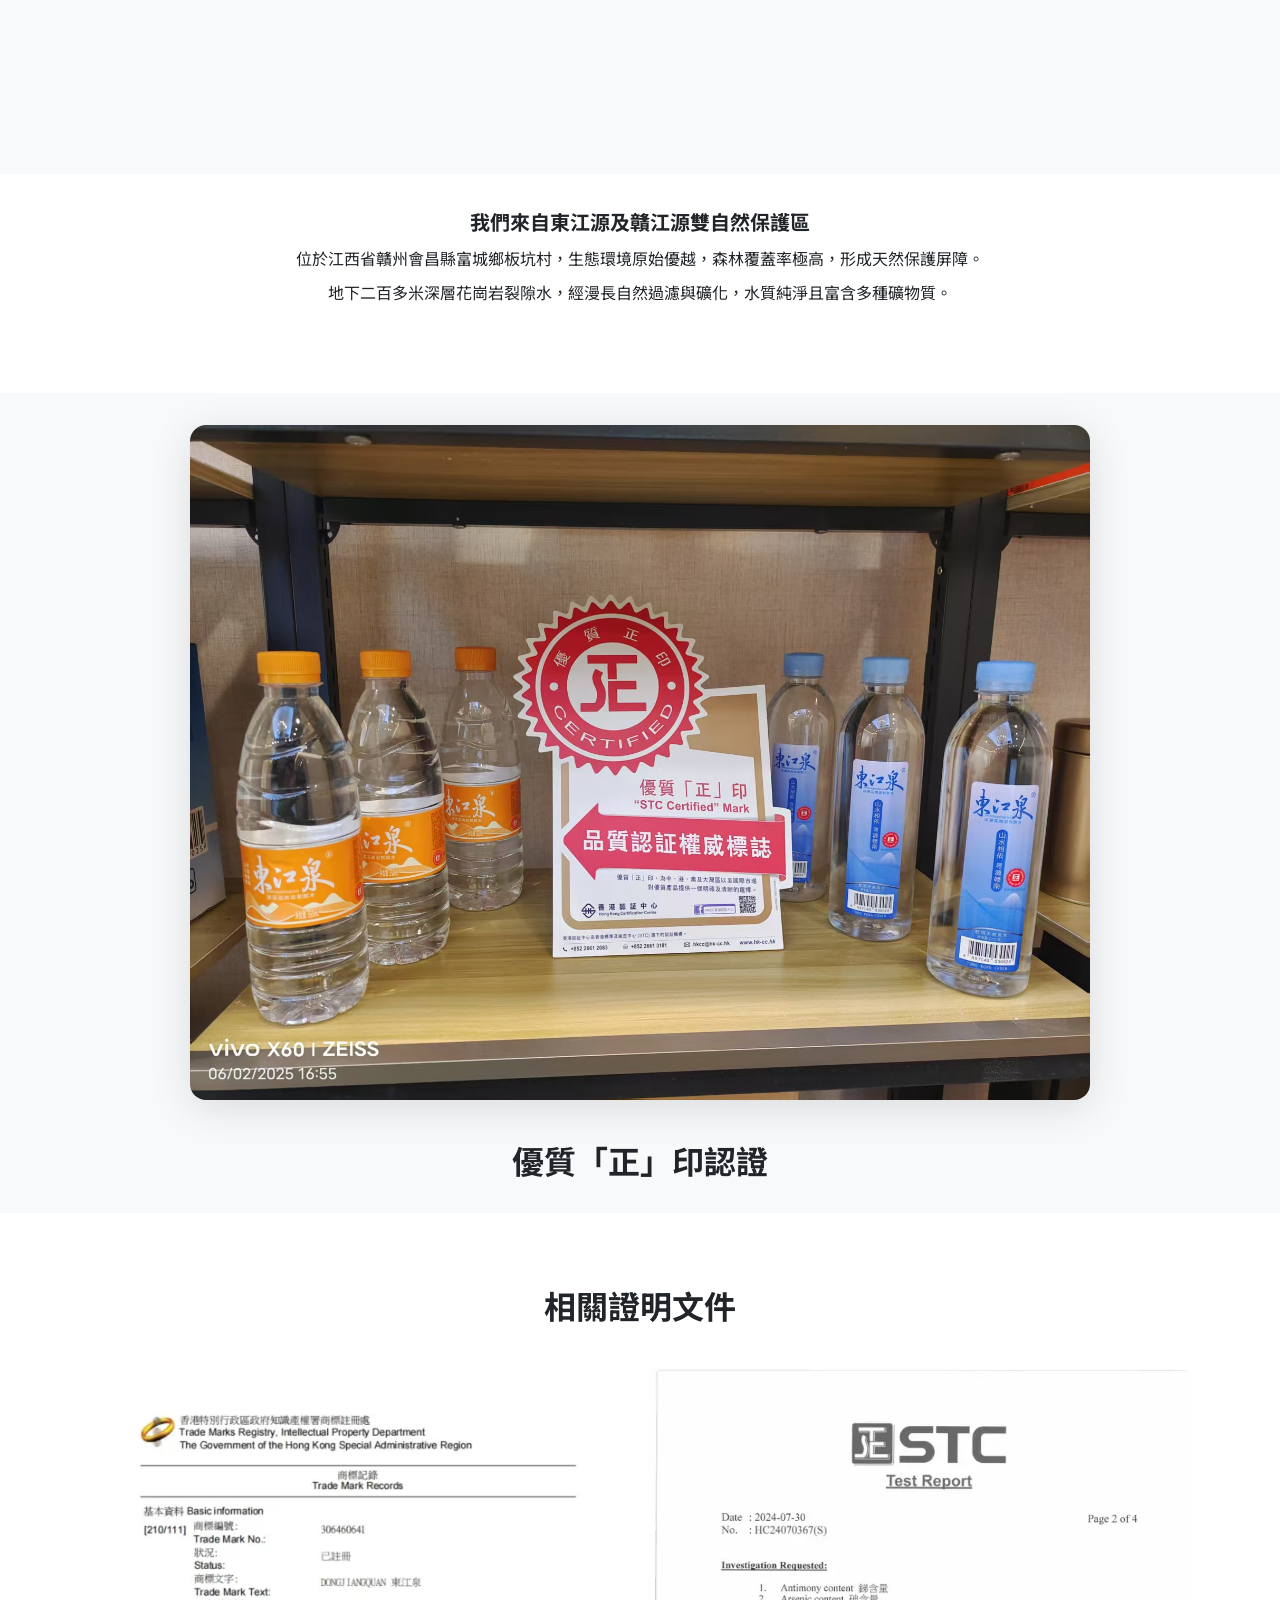
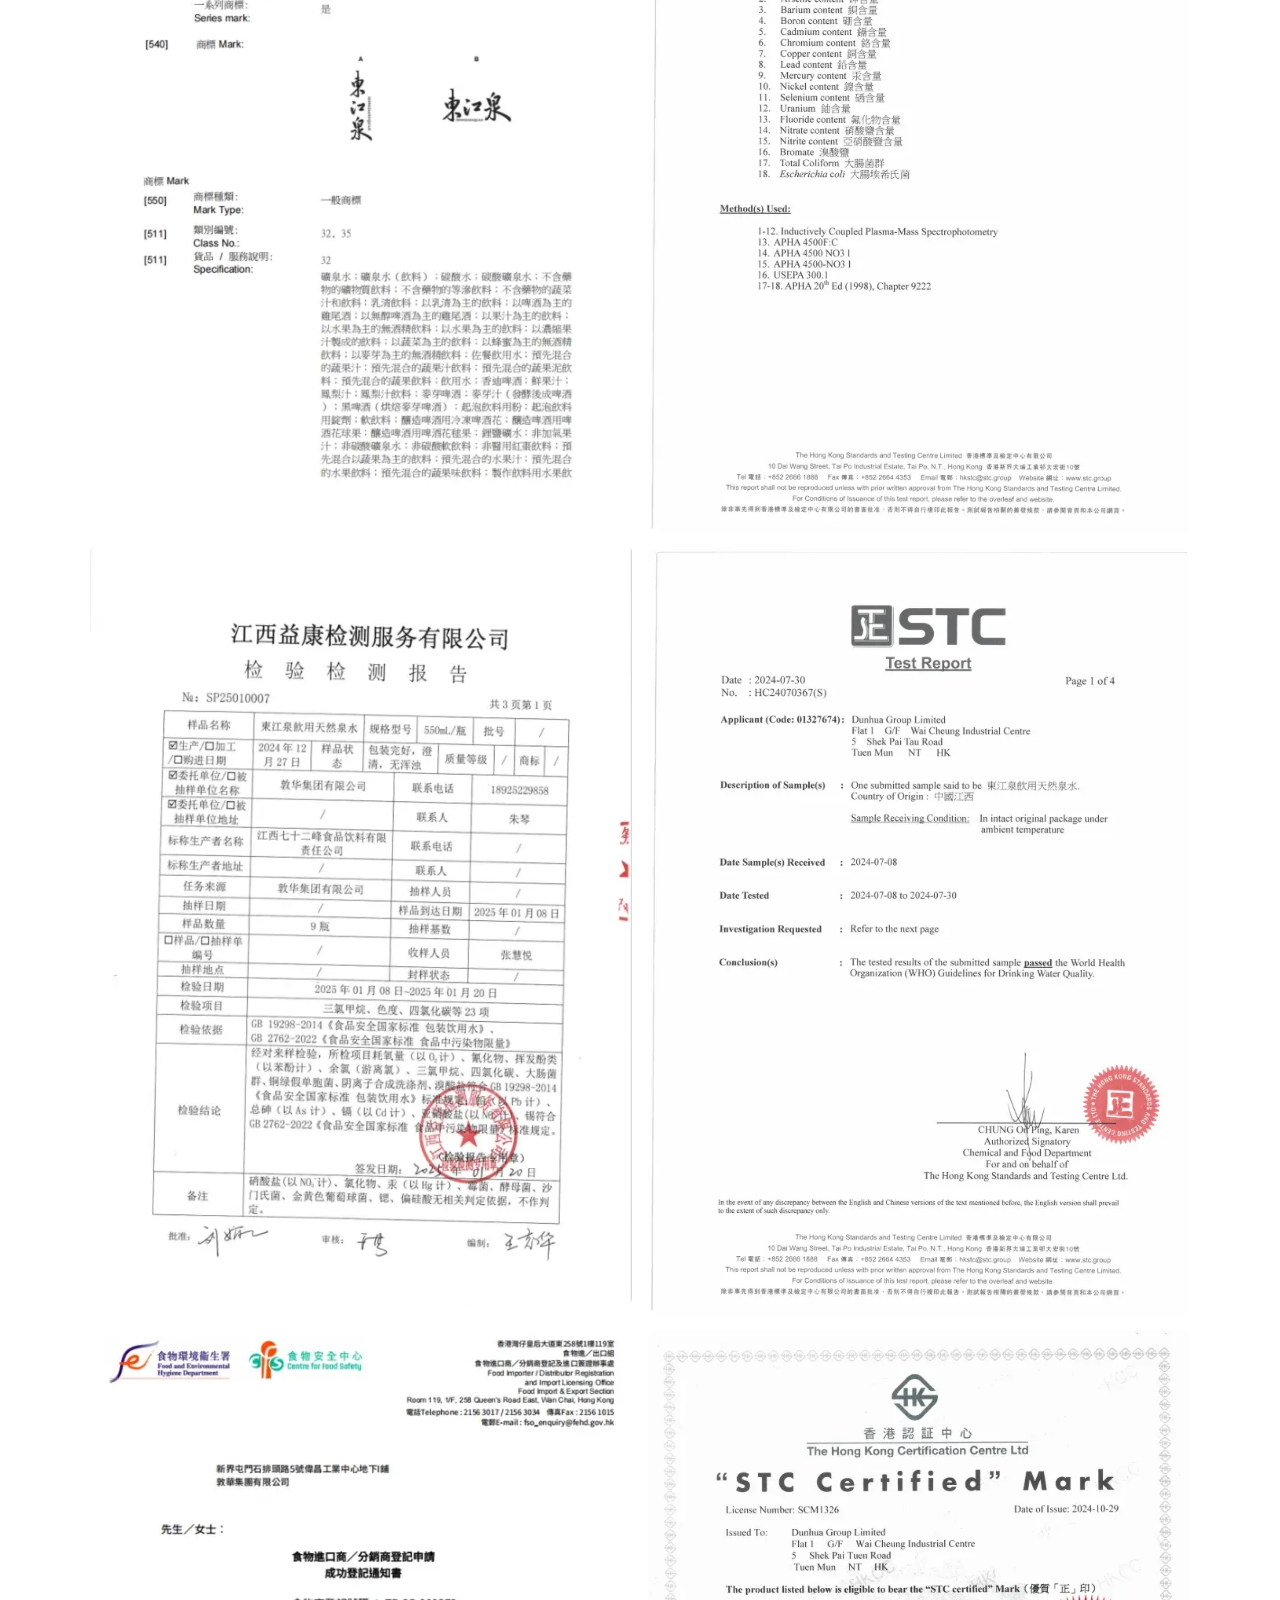
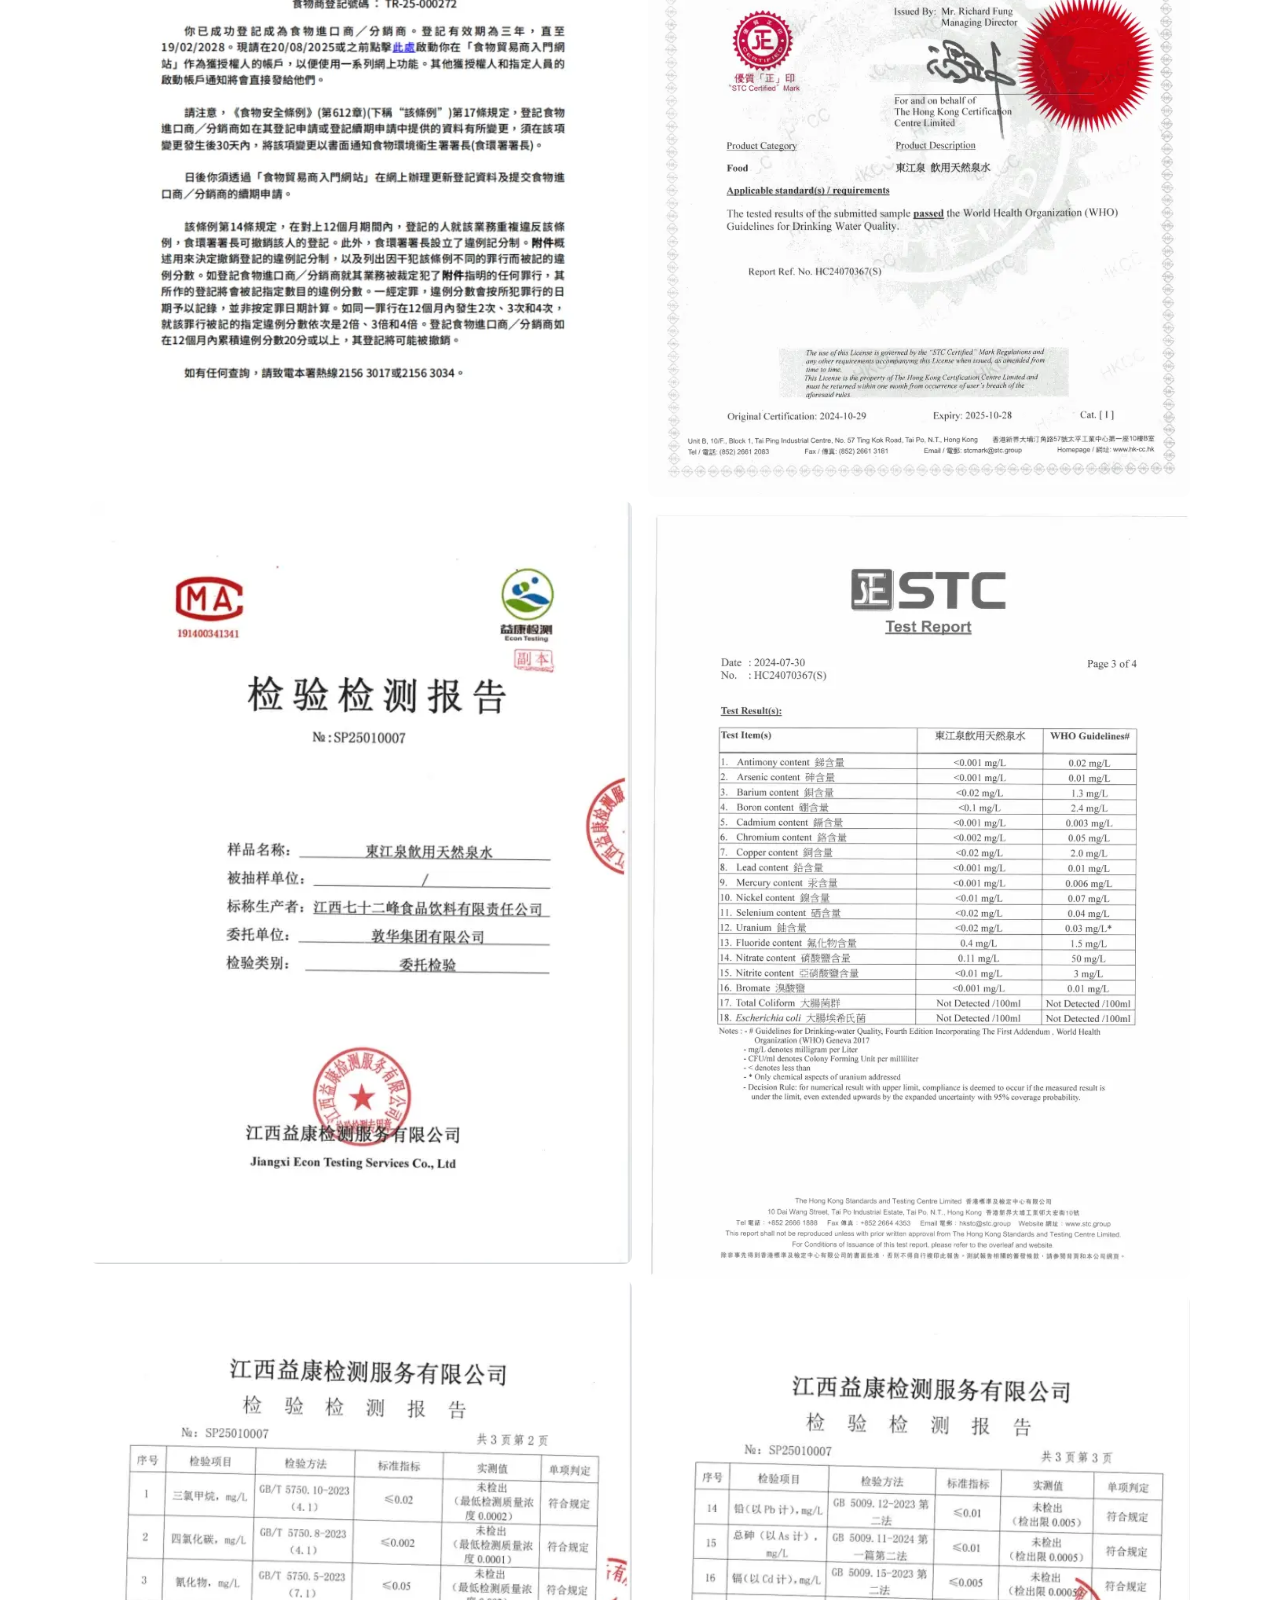
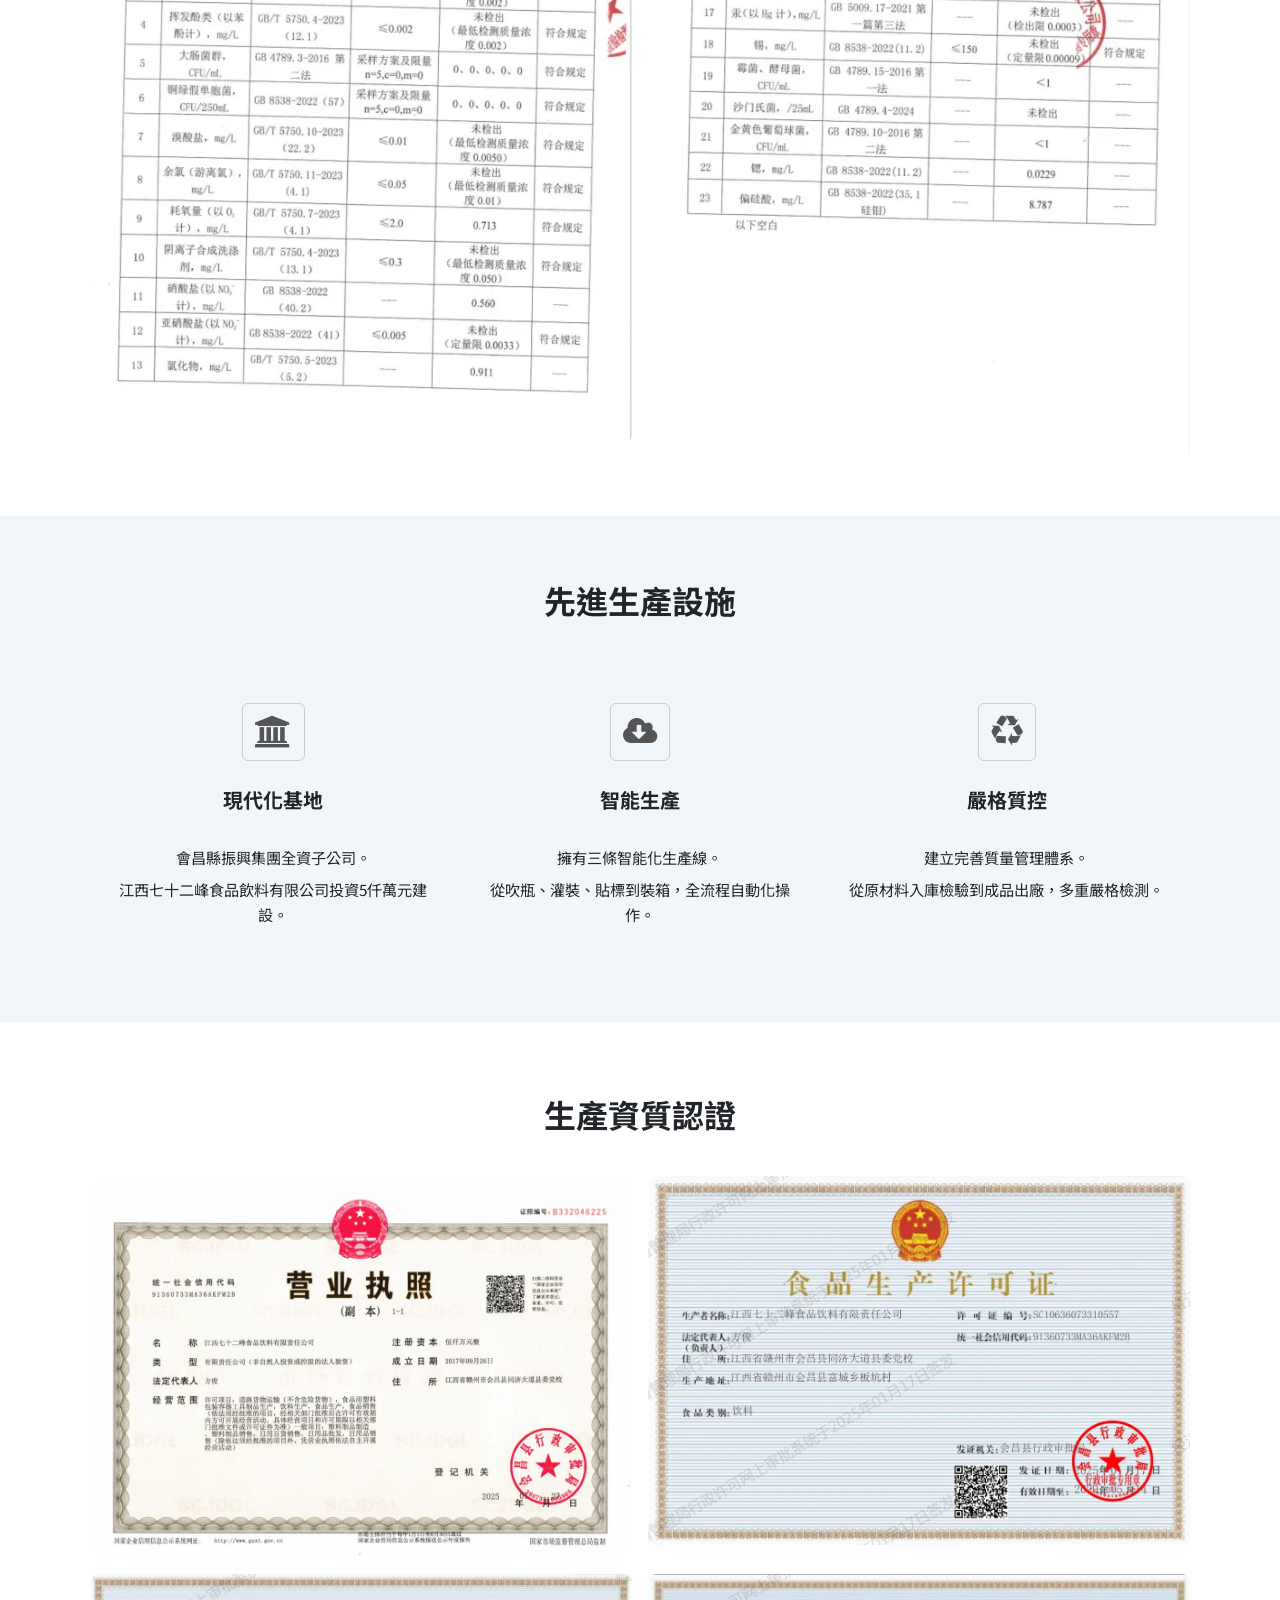
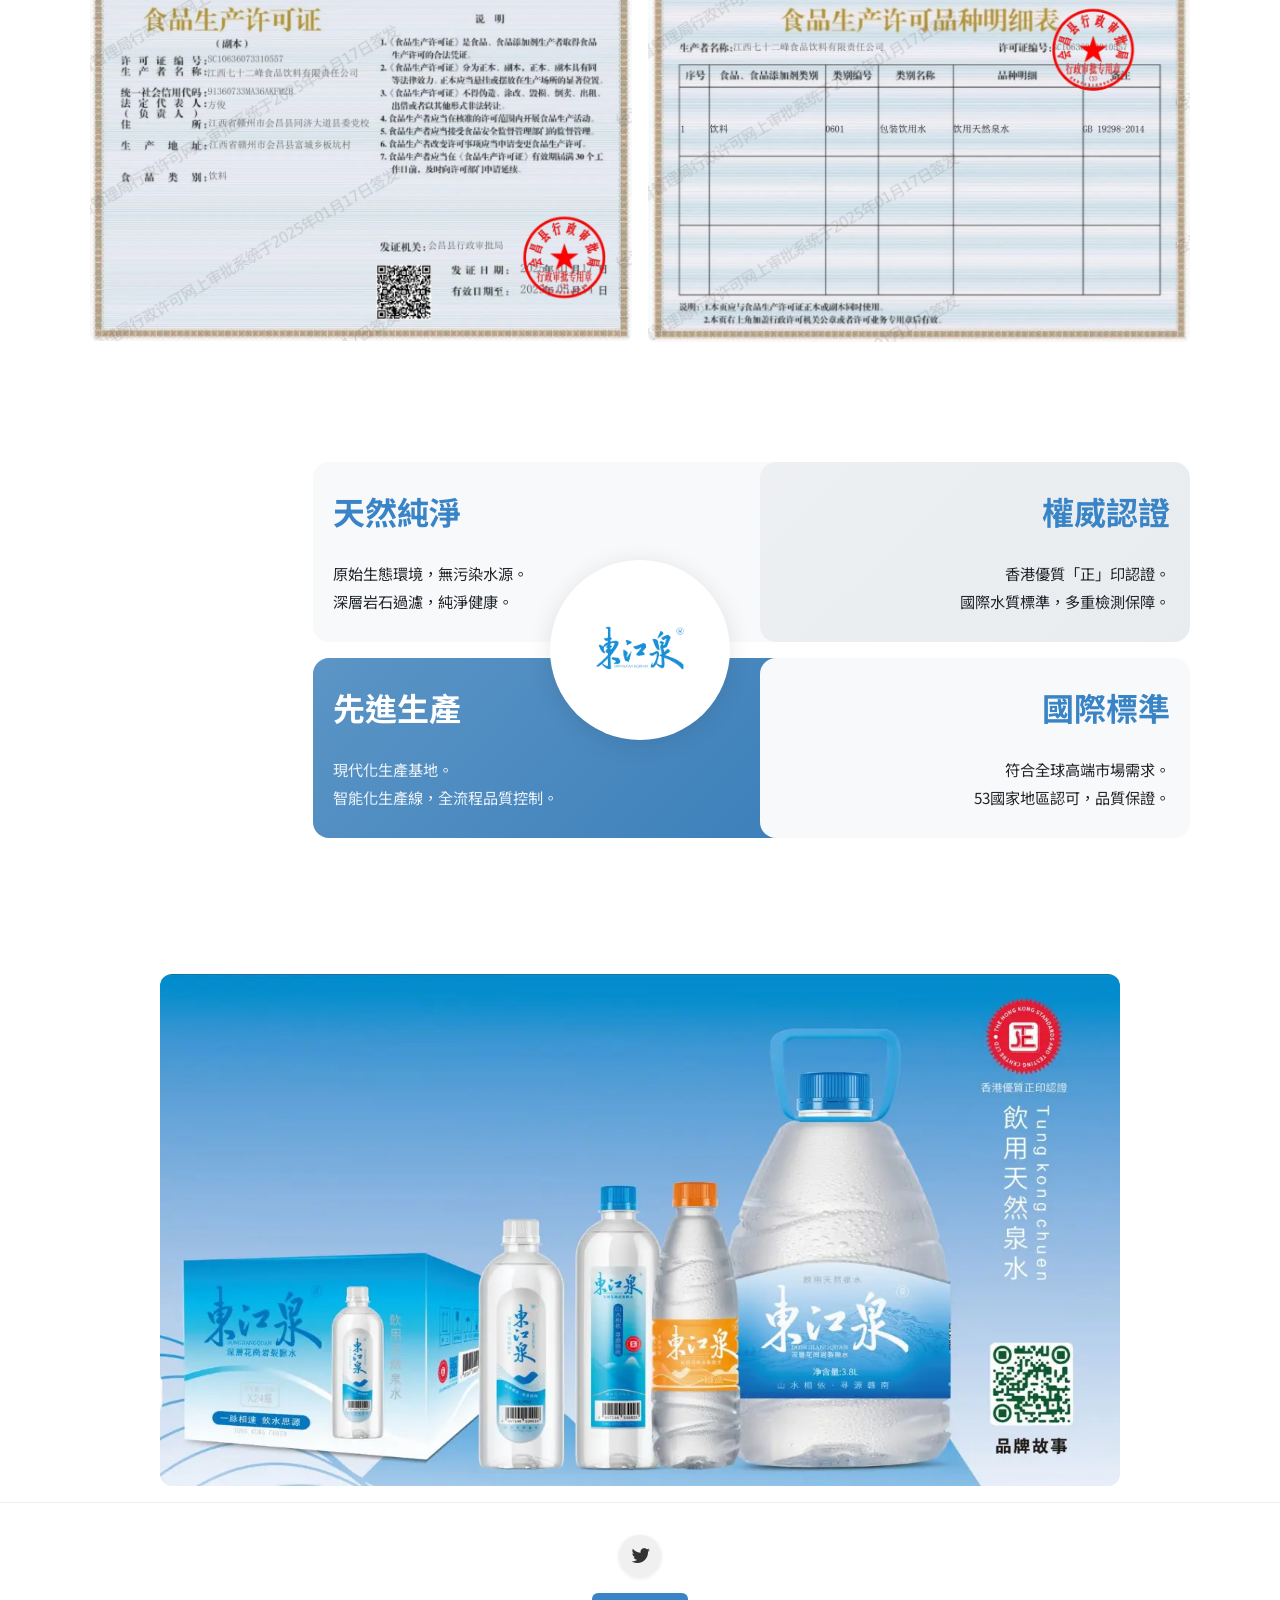
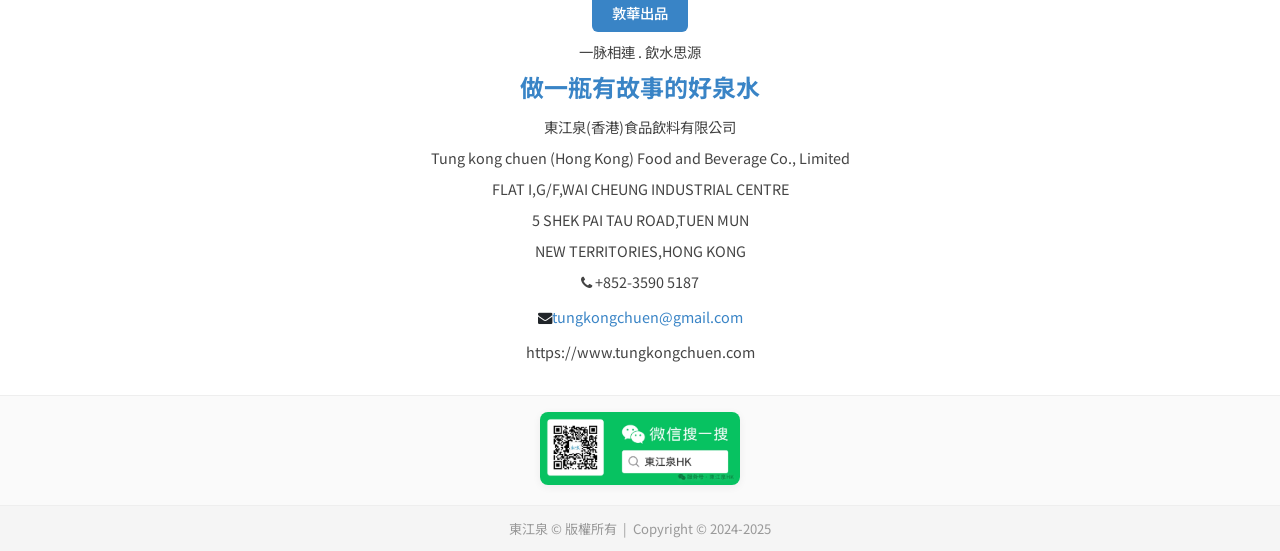
==== commit f244cf1b: "fix: correct footer Twitter icon, remove payment QR from footer, use SVG logo in 4-block Fixes based" ====
--- a/index.html
+++ b/index.html
@@ -280,9 +280,9 @@
           <p class="text-right">香港優質「正」印認證。</p>
           <p class="text-right">國際水質標準，多重檢測保障。</p>
         </div>
-        <!-- Center logo circle -->
+        <!-- Center logo circle - use SVG handwriting version -->
         <div class="mb-block-center">
-          <img src="assets/images/logo.png" alt="東江泉logo" class="img-fluid img-circle-logo"/>
+          <img src="assets/images/logo.svg" alt="東江泉logo" class="img-fluid img-circle-logo"/>
         </div>
         <!-- Bottom left: 先進生產 -->
         <div class="mb-block mb-block-bl">
--- a/style.css
+++ b/style.css
@@ -299,13 +299,15 @@
 footer { background: #fff; border-top: 1px solid #eee; padding: 0; }
 .footer-main { padding: 32px 20px 24px; text-align: center; }
 .footer-social { margin-bottom: 8px; }
-.social-link { display: inline-flex; align-items: center; justify-content: center; }
-.social-link .fa {
-  font-size: 1.4rem; width: 40px; height: 40px; line-height: 40px;
-  text-align: center; border-radius: 50%; background: #f0f0f0; color: #333;
-  transition: background .2s, color .2s; box-shadow: 0 1px 4px rgba(0,0,0,.1);
-}
-.social-link:hover .fa { background: #1da1f2; color: #fff; text-decoration: none; }
+.social-link {
+  display: inline-flex; align-items: center; justify-content: center;
+  width: 42px; height: 42px; border-radius: 50%;
+  background: #f0f0f0; color: #333;
+  transition: background .2s, color .2s;
+  box-shadow: 0 1px 4px rgba(0,0,0,.1);
+}
+.social-link .fa { font-size: 1.3rem; line-height: 1; }
+.social-link:hover { background: #1da1f2; color: #fff; text-decoration: none; }
 .slogan-text { font-size: 1.1875rem; margin-top: 4px; }
 .footer-tagline { margin: 4px 0 12px; }
 .footer-company { font-size: 1rem; }
@@ -318,10 +320,9 @@
 .footer-qr-item { text-align: center; }
 .footer-qr { width: 100px; height: 100px; object-fit: contain; border: 1px solid #eee; border-radius: 8px; }
 
-/* WeChat QR / Logo bar */
-.footer-logo-bar { padding: 24px 20px 8px; border-top: 1px solid #eee; background: #fafafa; text-align: center; }
-.footer-wechat-qr { width: 160px; height: 160px; object-fit: contain; margin: 0 auto 8px; border-radius: 12px; box-shadow: 0 2px 12px rgba(0,0,0,.08); }
-.footer-wechat-label { font-size: .85rem; color: #888; margin-top: 4px; }
+/* Footer logo/QR bar — 640.webp centred */
+.footer-logo-bar { padding: 16px 20px 20px; border-top: 1px solid #eee; background: #fafafa; text-align: center; }
+.footer-wechat-qr { width: 200px; height: auto; object-fit: contain; margin: 0 auto; border-radius: 8px; box-shadow: 0 2px 8px rgba(0,0,0,.06); display: block; }
 
 /* Copyright bar */
 .footer-copyright { padding: 12px 20px; border-top: 1px solid #eee; background: #f5f5f5; }
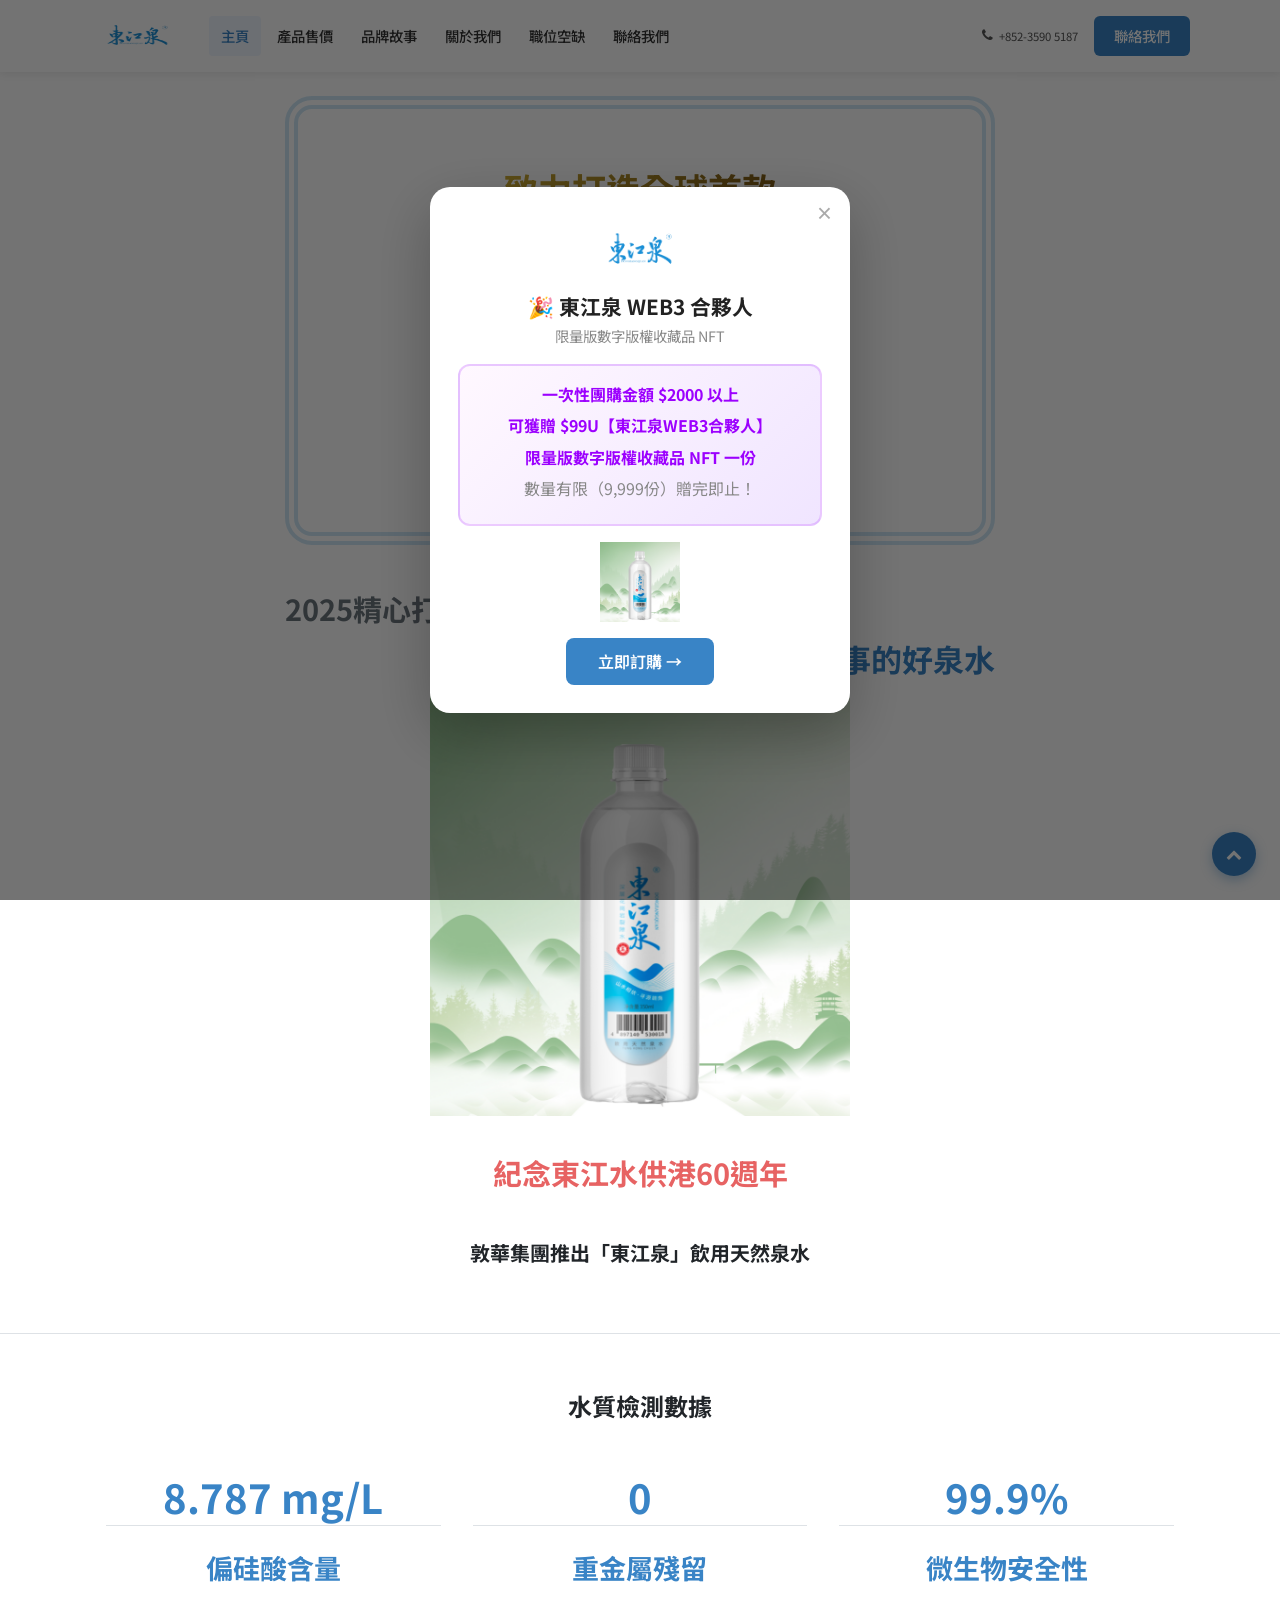
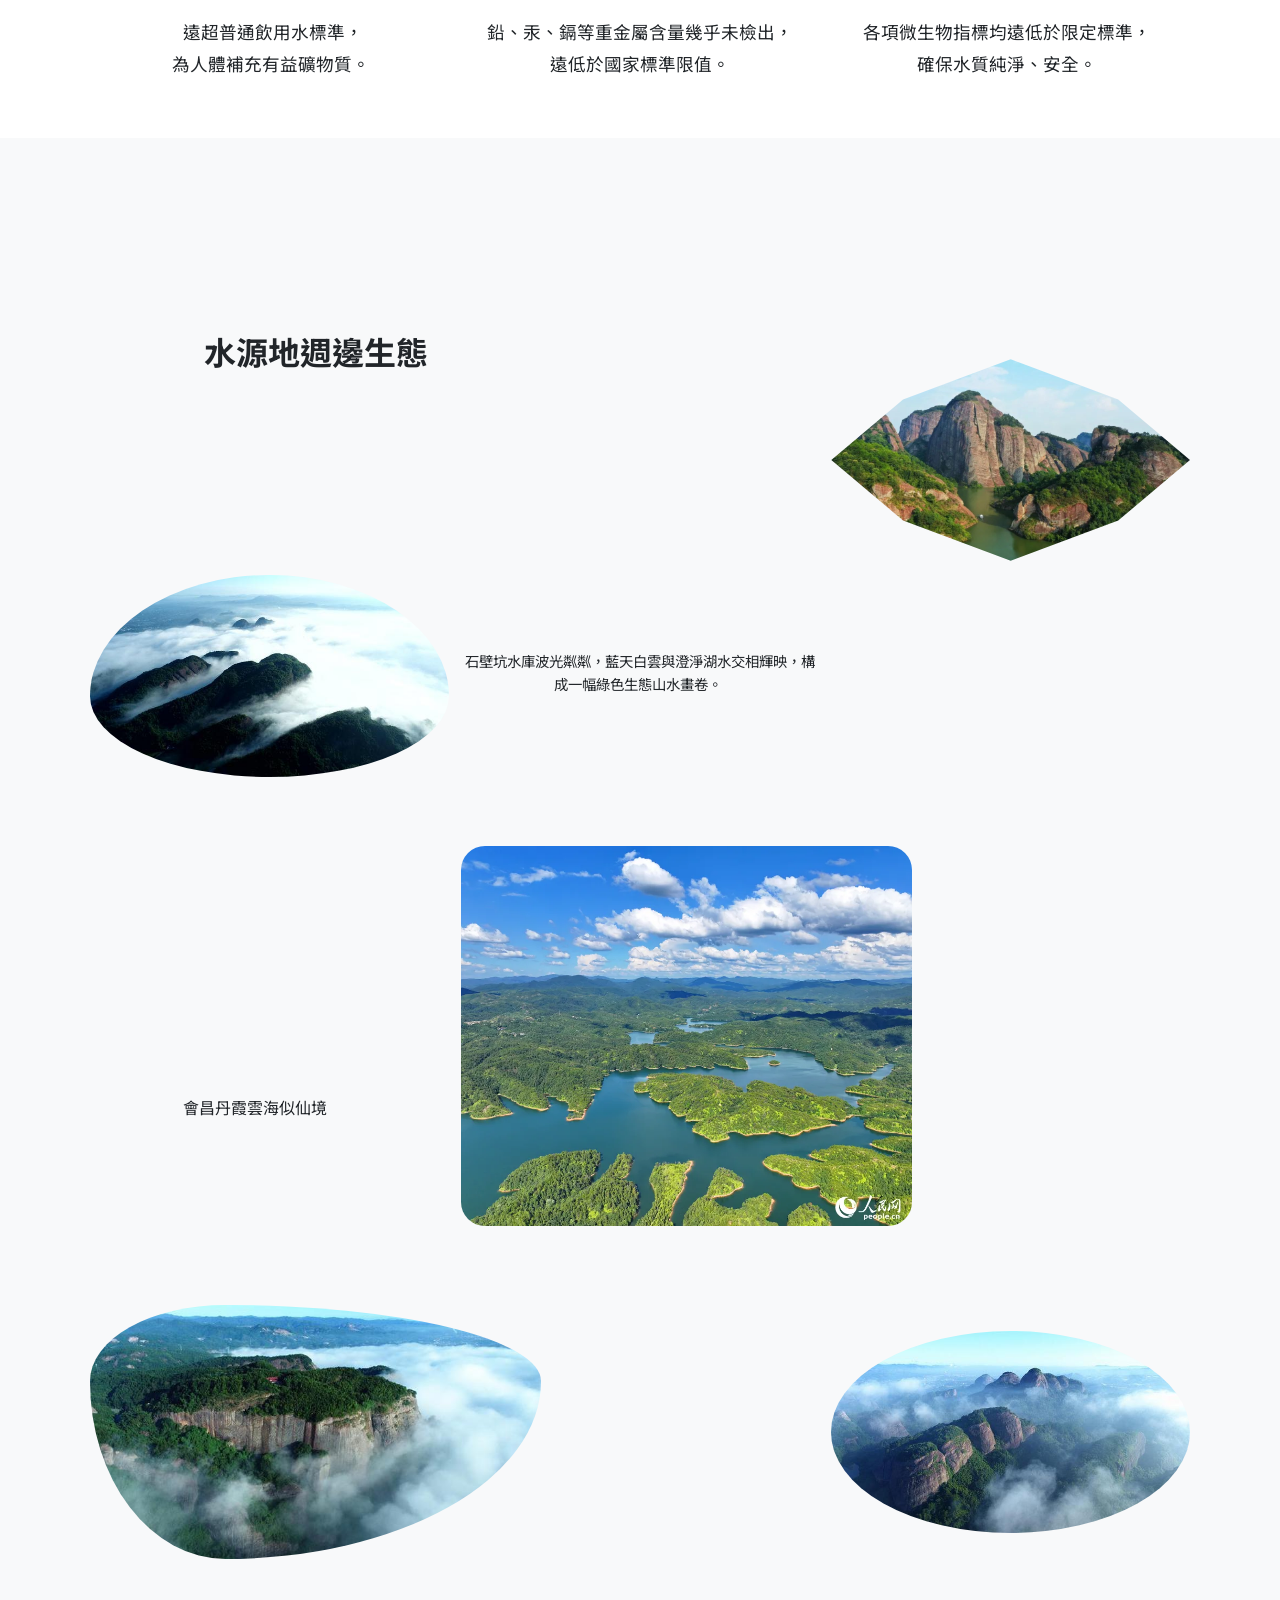
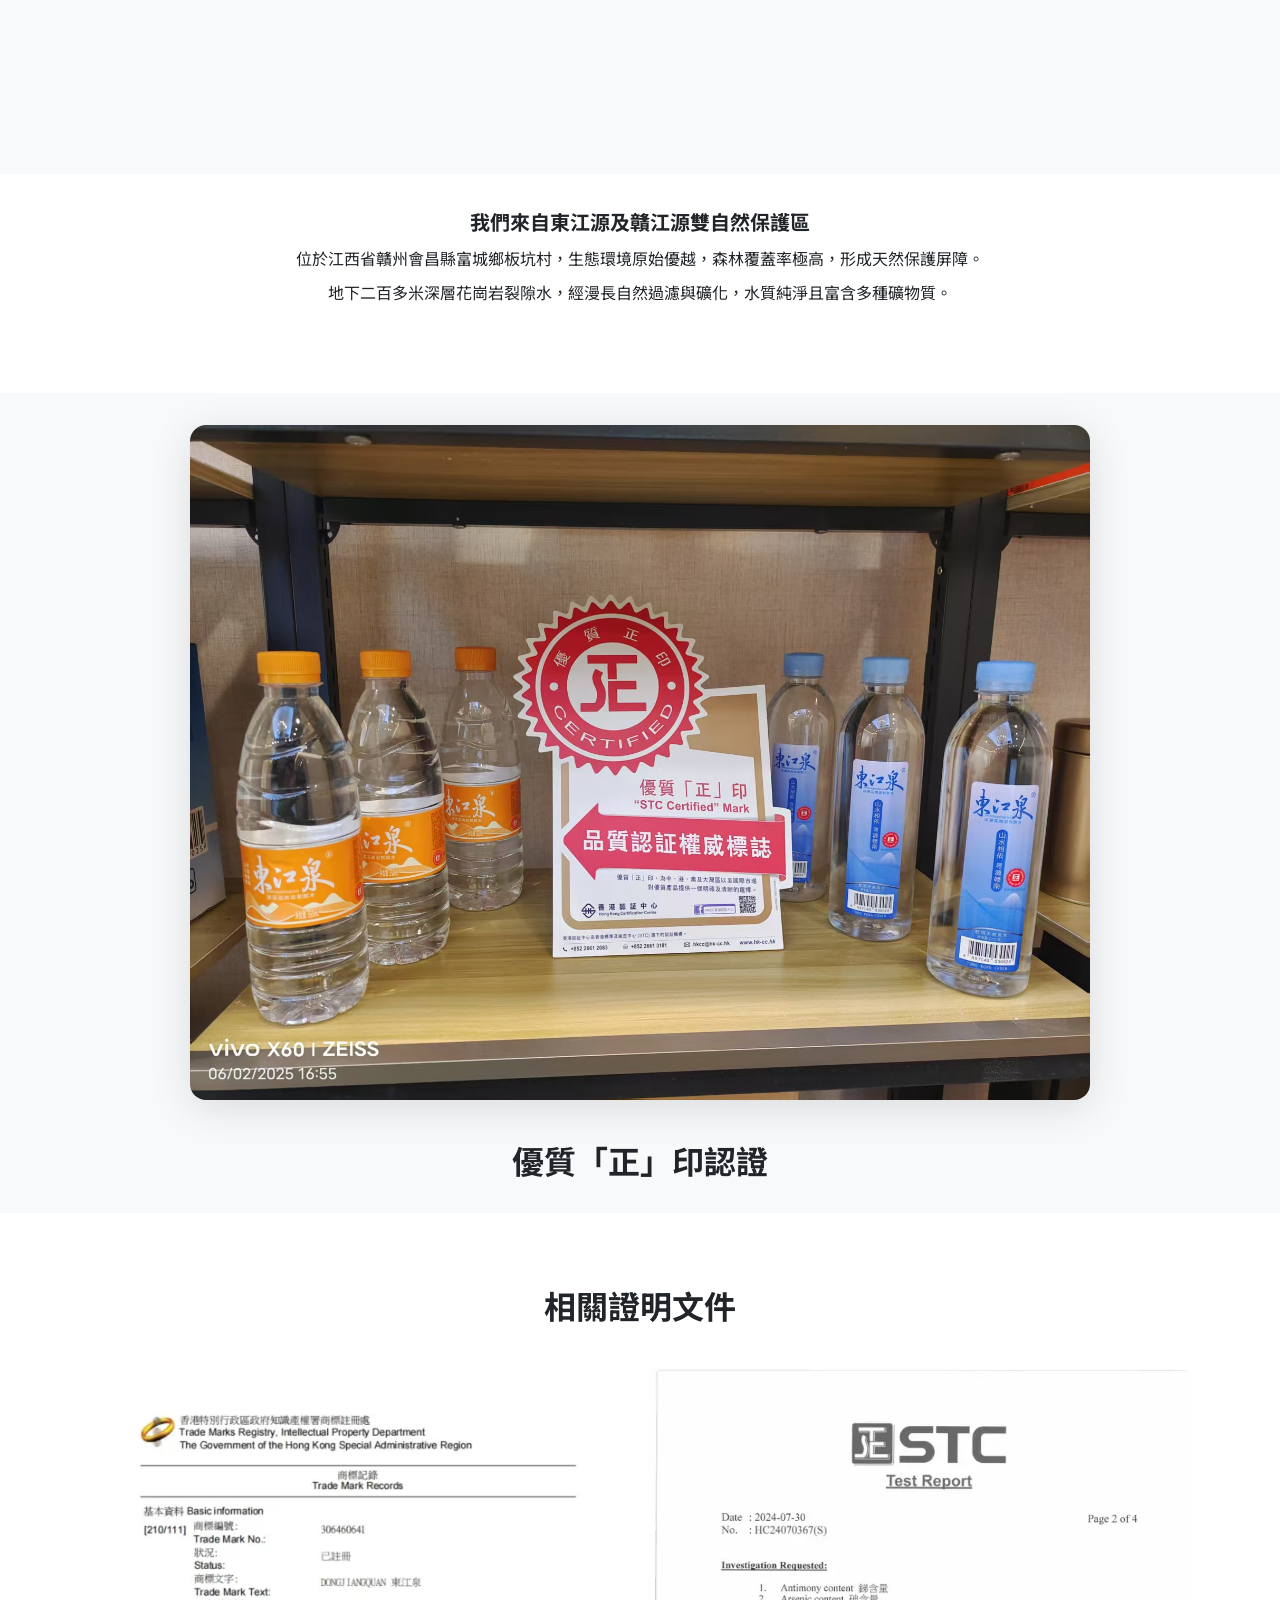
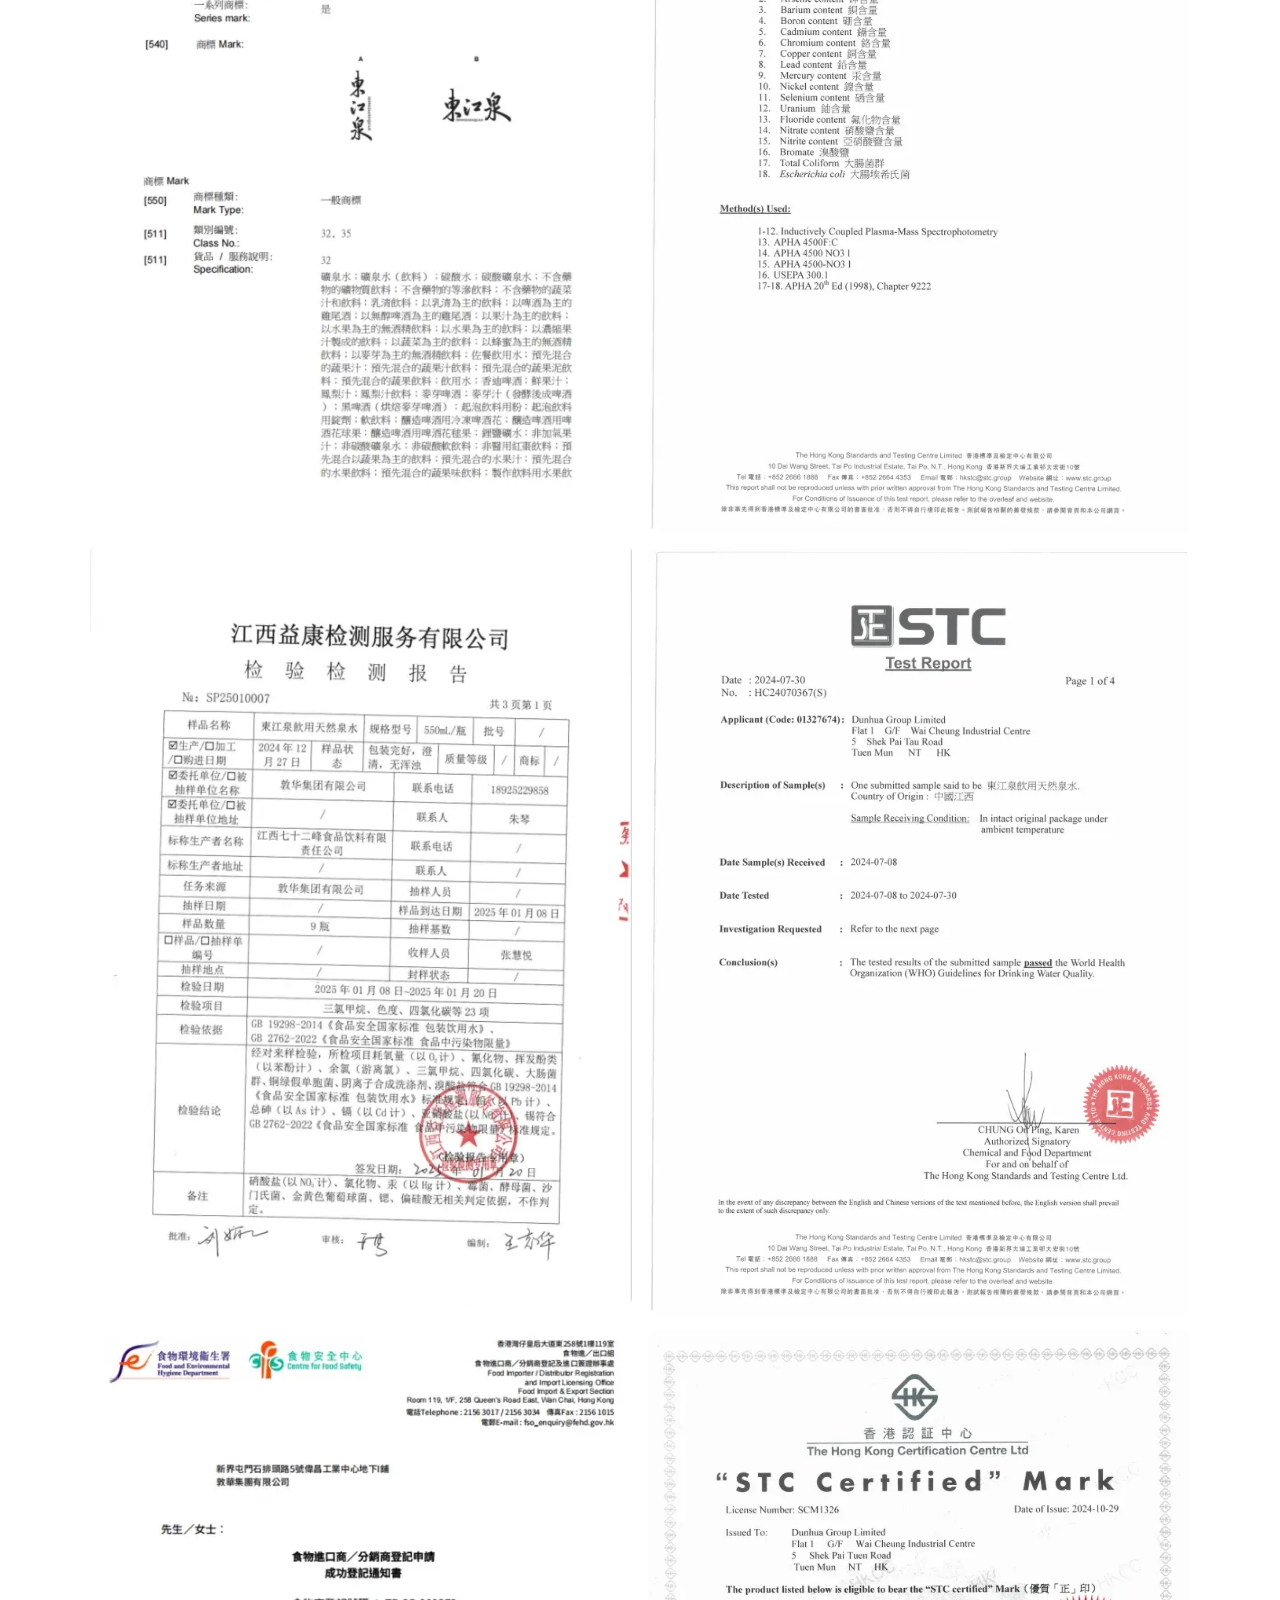
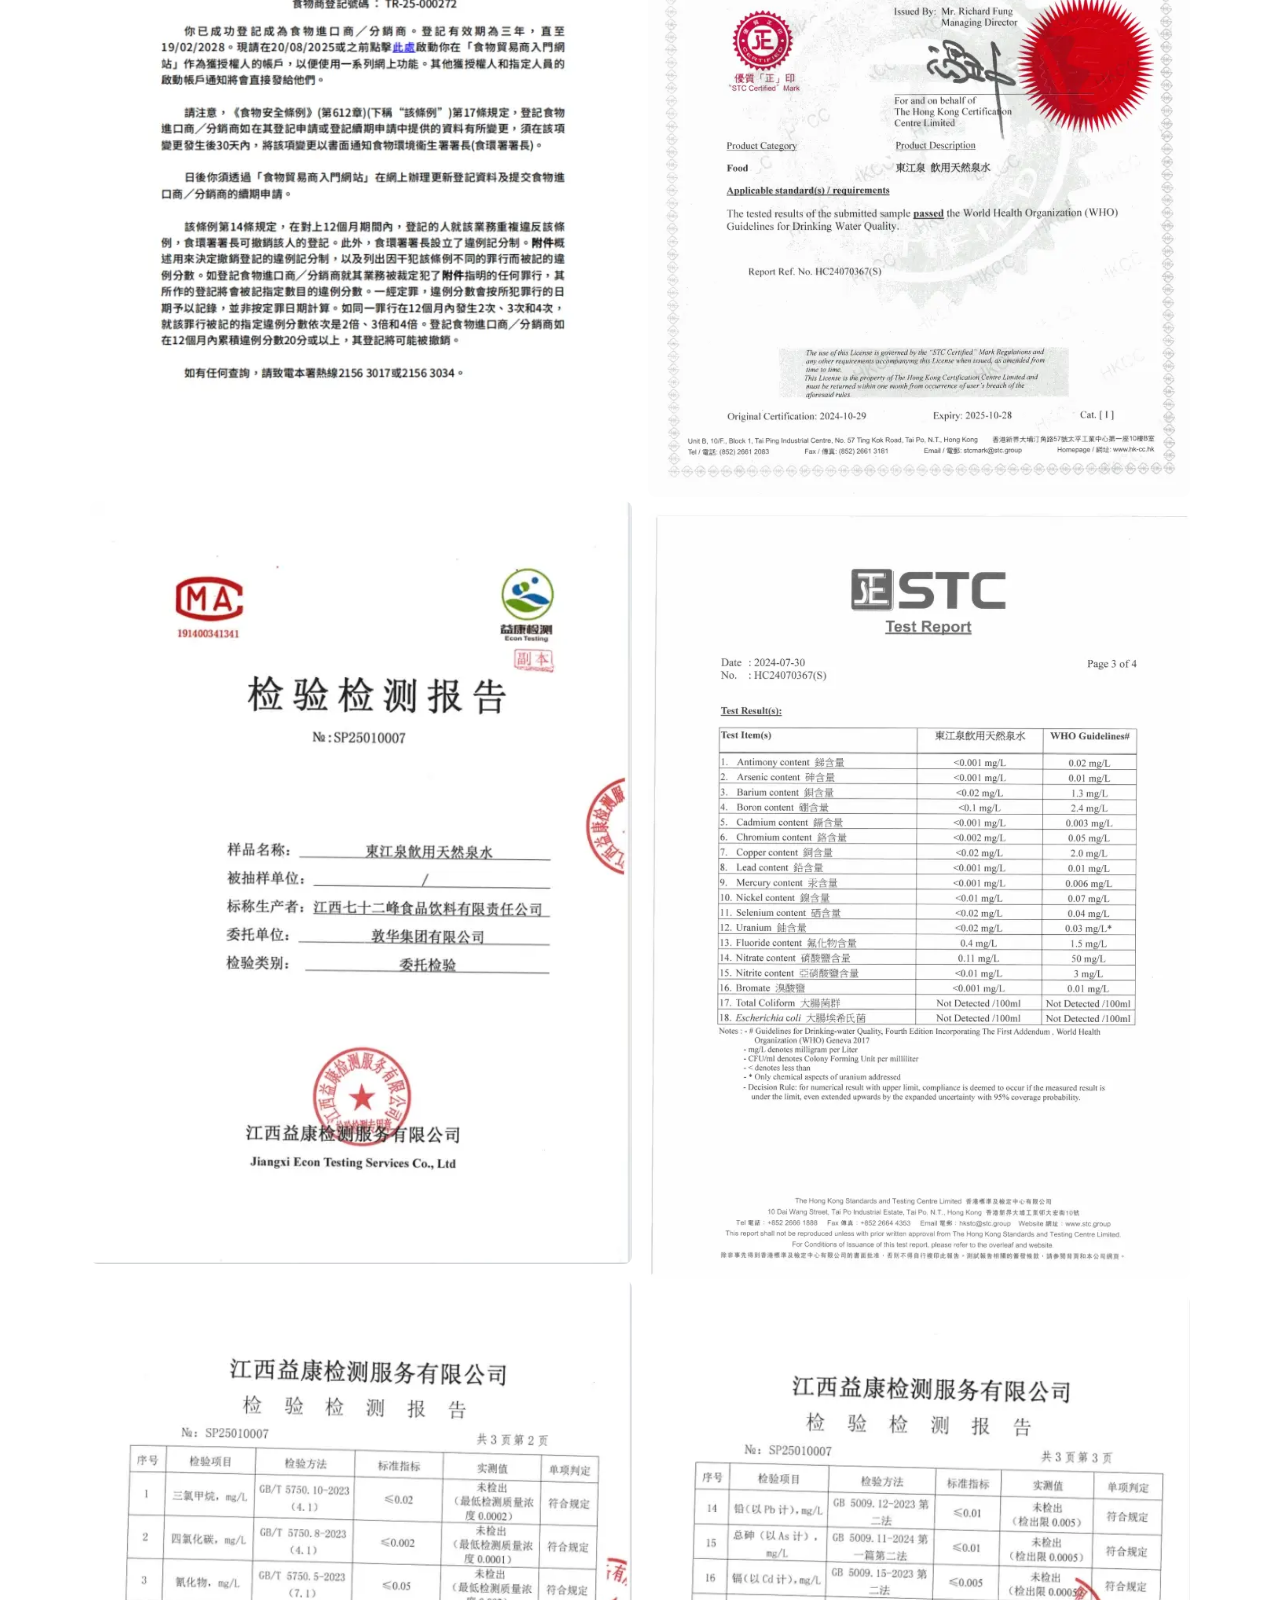
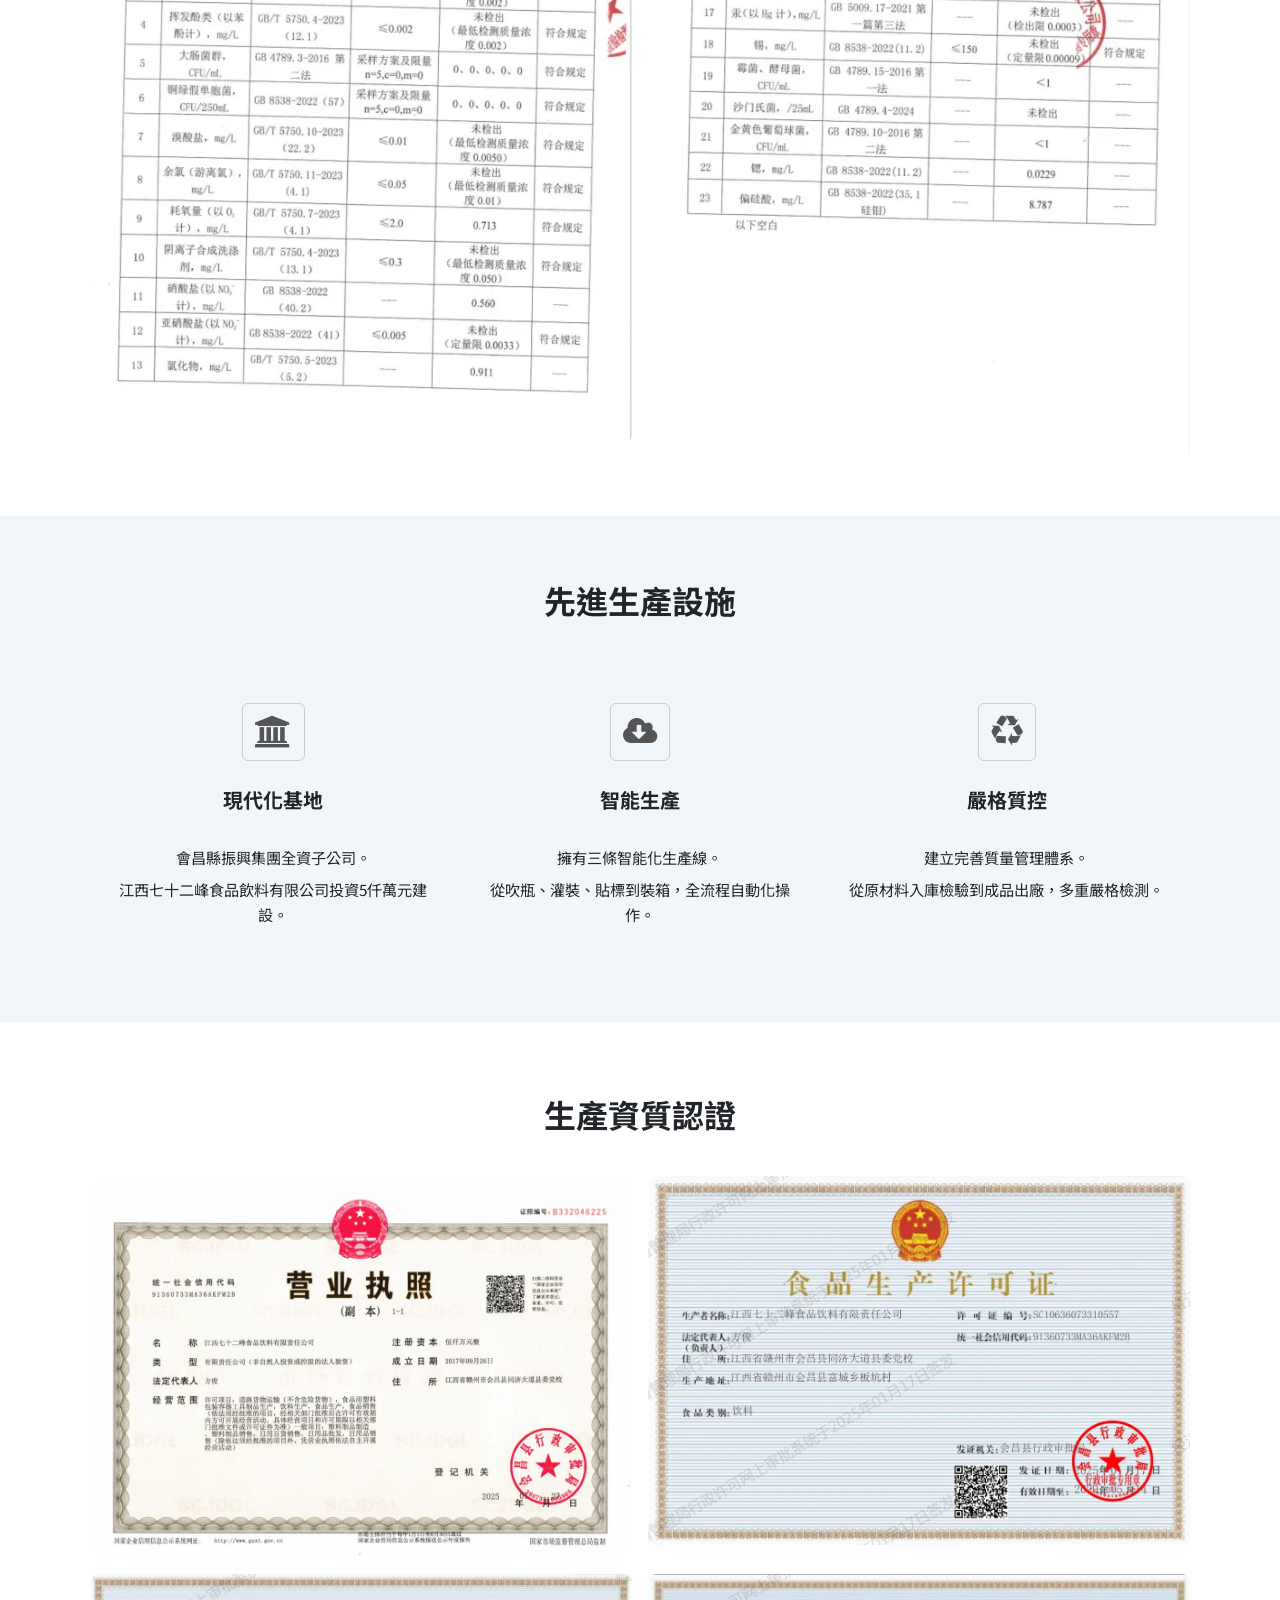
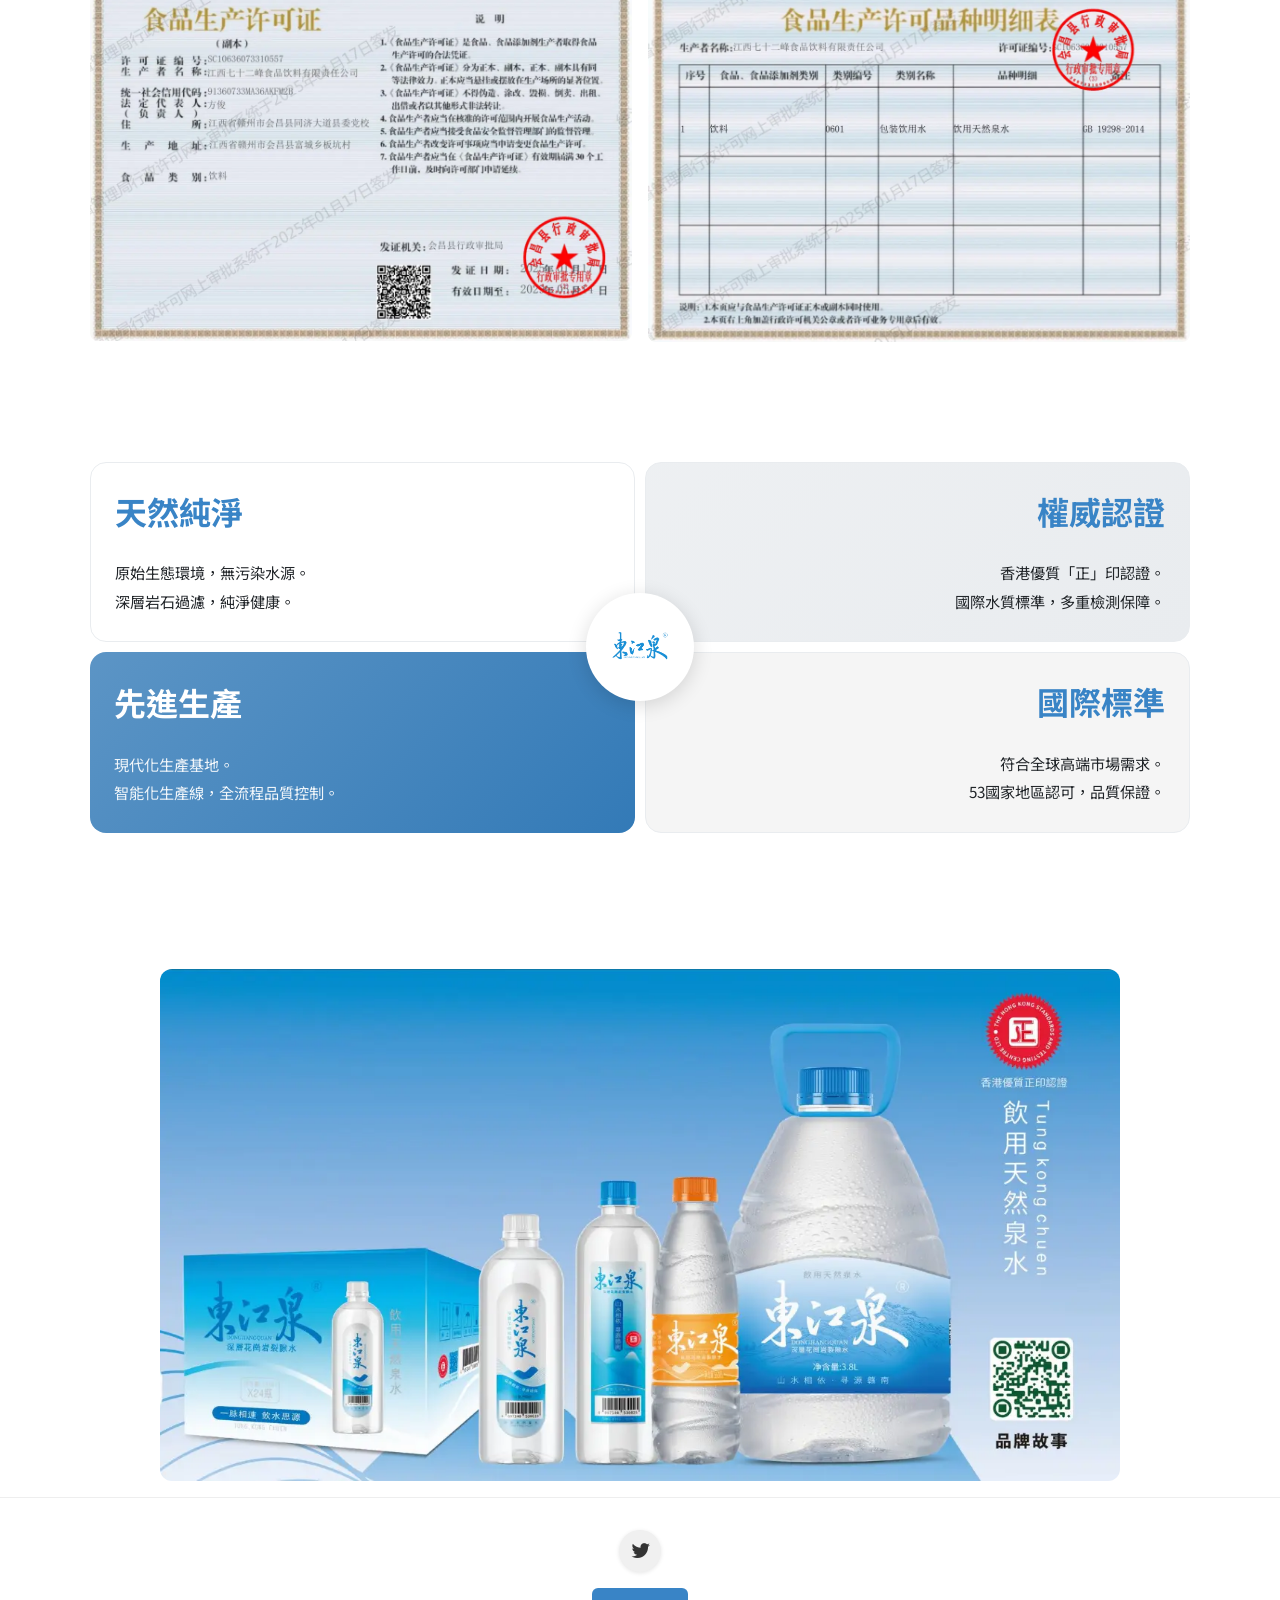
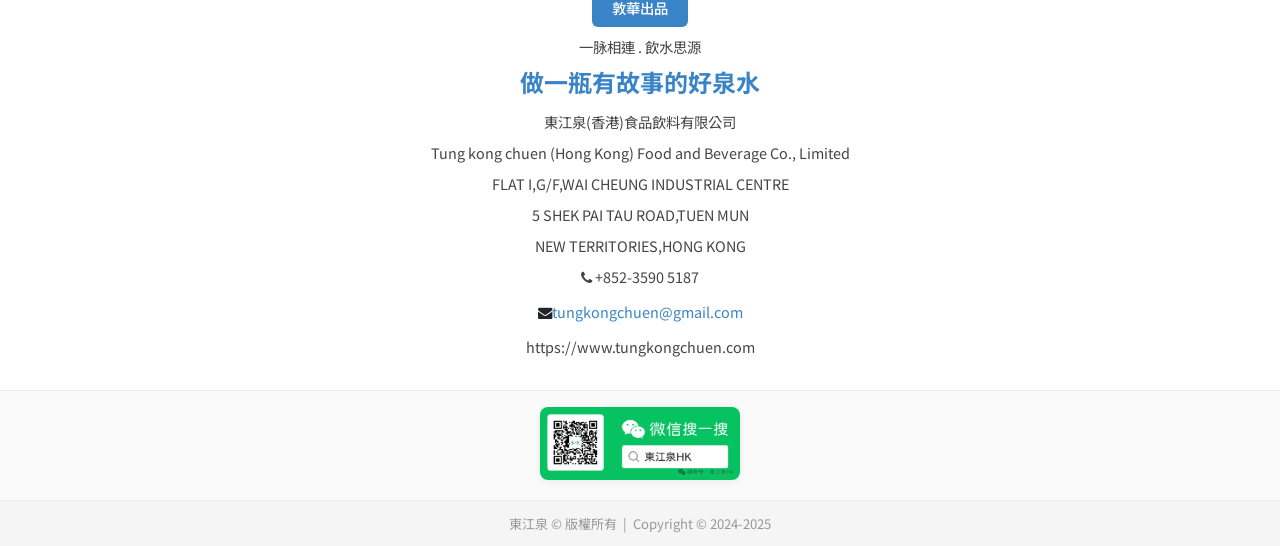
==== commit fd416f4d: "fix: masonry-block layout - correct 2x2 grid with floating center logo circle - Replaced wrong 5-col" ====
--- a/index.html
+++ b/index.html
@@ -265,38 +265,38 @@
   <!-- Section 12: Masonry Block - 4 features + logo center -->
   <section class="section-masonry-block">
     <div class="container">
-      <div class="masonry-block-grid">
+      <div class="masonry-block-grid" style="position:relative;">
         <!-- Top left: 天然純淨 -->
         <div class="mb-block mb-block-tl">
-          <h4 class="text-left" style="font-size:2rem;"><span style="color:var(--color1);">天然純淨</span></h4>
-          <p>&nbsp;</p>
-          <p class="text-left">原始生態環境，無污染水源。</p>
-          <p class="text-left">深層岩石過濾，純淨健康。</p>
+          <h4 style="font-size:2rem;"><span style="color:var(--color1);">天然純淨</span></h4>
+          <p>&nbsp;</p>
+          <p>原始生態環境，無污染水源。</p>
+          <p>深層岩石過濾，純淨健康。</p>
         </div>
         <!-- Top right: 權威認證 -->
         <div class="mb-block mb-block-tr">
-          <h4 class="text-right" style="font-size:2rem;"><span style="color:var(--color1);">權威認證</span></h4>
-          <p>&nbsp;</p>
-          <p class="text-right">香港優質「正」印認證。</p>
-          <p class="text-right">國際水質標準，多重檢測保障。</p>
-        </div>
-        <!-- Center logo circle - use SVG handwriting version -->
-        <div class="mb-block-center">
-          <img src="assets/images/logo.svg" alt="東江泉logo" class="img-fluid img-circle-logo"/>
+          <h4 style="font-size:2rem;"><span style="color:var(--color1);">權威認證</span></h4>
+          <p>&nbsp;</p>
+          <p>香港優質「正」印認證。</p>
+          <p>國際水質標準，多重檢測保障。</p>
         </div>
         <!-- Bottom left: 先進生產 -->
         <div class="mb-block mb-block-bl">
-          <h4 class="text-left" style="font-size:2rem;">先進生產</h4>
-          <p>&nbsp;</p>
-          <p class="text-left">現代化生產基地。</p>
-          <p class="text-left">智能化生產線，全流程品質控制。</p>
+          <h4 style="font-size:2rem;">先進生產</h4>
+          <p>&nbsp;</p>
+          <p>現代化生產基地。</p>
+          <p>智能化生產線，全流程品質控制。</p>
         </div>
         <!-- Bottom right: 國際標準 -->
         <div class="mb-block mb-block-br">
-          <h4 class="text-right" style="font-size:2rem;"><span style="color:var(--color1);">國際標準</span></h4>
-          <p>&nbsp;</p>
-          <p class="text-right">符合全球高端市場需求。</p>
-          <p class="text-right">53國家地區認可，品質保證。</p>
+          <h4 style="font-size:2rem;"><span style="color:var(--color1);">國際標準</span></h4>
+          <p>&nbsp;</p>
+          <p>符合全球高端市場需求。</p>
+          <p>53國家地區認可，品質保證。</p>
+        </div>
+        <!-- Centre logo circle — floats above the junction of all 4 blocks -->
+        <div class="mb-block-center">
+          <img src="assets/images/logo.svg" alt="東江泉logo" class="img-circle-logo"/>
         </div>
       </div>
     </div>
--- a/style.css
+++ b/style.css
@@ -271,21 +271,75 @@
    SECTION 12: Masonry Block
    ==================================================== */
 .section-masonry-block { padding: 64px 0 72px; }
+
+/* 2×2 grid with floating logo circle at center junction */
 .masonry-block-grid {
   display: grid;
-  grid-template-columns: 1fr 1fr 1fr 1fr 1fr;
+  grid-template-columns: 1fr 1fr;
   grid-template-rows: auto auto;
-  gap: 16px; align-items: center; position: relative;
-}
-.mb-block { border-radius: 16px; padding: 24px 20px; display: flex; flex-direction: column; justify-content: flex-end; min-height: 180px; }
+  gap: 10px;
+  position: relative;
+}
+.mb-block {
+  border-radius: 16px;
+  padding: 28px 24px 24px;
+  display: flex;
+  flex-direction: column;
+  justify-content: flex-end;
+  min-height: 160px;
+}
 .mb-block p { font-size: .95rem; margin-bottom: 4px; }
-.mb-block-tl { grid-column: 2/5; grid-row: 1; background: #f8f9fa; }
-.mb-block-tr { grid-column: 4/6; grid-row: 1; background: linear-gradient(135deg,#fff -400%,#e9ecef 100%); }
-.mb-block-bl { grid-column: 2/5; grid-row: 2; background: linear-gradient(135deg,#fff -400%,#337ab7 100%); color:#fff; }
-.mb-block-bl p { color: rgba(255,255,255,.9); }
-.mb-block-br { grid-column: 4/6; grid-row: 2; background: #f8f9fa; }
-.mb-block-center { grid-column: 1/6; grid-row: 1/3; display: flex; align-items: center; justify-content: center; z-index: 2; pointer-events: none; }
-.img-circle-logo { width:180px; height:180px; object-fit:contain; border-radius:50%; background:#fff; padding:20px; box-shadow:0 4px 24px rgba(0,0,0,.10); }
+
+/* Top-left: white bg, left-aligned */
+.mb-block-tl {
+  grid-column: 1; grid-row: 1;
+  background: #ffffff;
+  border: 1px solid #e9ecef;
+}
+/* Top-right: light grey bg, right-aligned */
+.mb-block-tr {
+  grid-column: 2; grid-row: 1;
+  background: linear-gradient(135deg, #fff -400%, #e9ecef 100%);
+  border: 1px solid #e9ecef;
+  text-align: right;
+}
+.mb-block-tr h4, .mb-block-tr p { text-align: right; }
+/* Bottom-left: blue gradient bg, white text, left-aligned */
+.mb-block-bl {
+  grid-column: 1; grid-row: 2;
+  background: linear-gradient(135deg, #fff -400%, #337ab7 100%);
+  color: #fff;
+}
+.mb-block-bl h4 { color: #fff; }
+.mb-block-bl p { color: rgba(255,255,255,.92); }
+/* Bottom-right: light bg, right-aligned */
+.mb-block-br {
+  grid-column: 2; grid-row: 2;
+  background: #f5f5f5;
+  border: 1px solid #e9ecef;
+  text-align: right;
+}
+.mb-block-br h4, .mb-block-br p { text-align: right; }
+
+/* Floating logo circle — positioned at centre junction of the 4 blocks */
+.mb-block-center {
+  position: absolute;
+  top: 50%;
+  left: 50%;
+  transform: translate(-50%, -50%);
+  z-index: 10;
+  pointer-events: none;
+}
+.img-circle-logo {
+  width: 108px;
+  height: 108px;
+  object-fit: contain;
+  border-radius: 50%;
+  background: #fff;
+  padding: 10px;
+  box-shadow: 0 4px 20px rgba(0,0,0,.14);
+  display: block;
+}
 
 /* ====================================================
    SECTION 13: Report
@@ -486,12 +540,9 @@
   .feature-item  { border-bottom: 1px solid #e9ecef; }
   .masonry-2col  { grid-template-columns: 1fr; }
   .prod-gallery-grid { grid-template-columns: 1fr; }
-  .masonry-block-grid { display:grid; grid-template-columns:1fr 1fr; grid-template-rows:auto; gap:16px; }
-  .mb-block-tl { grid-column:1; grid-row:1; }
-  .mb-block-tr { grid-column:2; grid-row:1; }
-  .mb-block-center { grid-column:1/3; grid-row:2; position:static; padding:24px; }
-  .mb-block-bl { grid-column:1; grid-row:3; }
-  .mb-block-br { grid-column:2; grid-row:3; }
+  .masonry-block-grid { grid-template-columns: 1fr 1fr; gap: 8px; }
+  .mb-block { min-height: 140px; padding: 20px 16px; }
+  .img-circle-logo { width: 84px; height: 84px; }
 }
 @media (max-width: 768px) {
   .form-row-2col { grid-template-columns: 1fr; }
@@ -505,12 +556,46 @@
   .web3-box { padding: 20px 16px; }
   .logo-big { max-width: 160px; }
   .bottle-img { max-width: 280px; }
-  .masonry-block-grid { grid-template-columns: 1fr; }
-  .mb-block-tl { grid-column:1; grid-row:1; }
-  .mb-block-tr { grid-column:1; grid-row:2; }
-  .mb-block-center { grid-column:1; grid-row:3; }
-  .mb-block-bl { grid-column:1; grid-row:4; }
-  .mb-block-br { grid-column:1; grid-row:5; }
-  .img-circle-logo { width:120px; height:120px; }
+  .masonry-block-grid { grid-template-columns: 1fr 1fr; gap: 6px; }
+  .mb-block { min-height: 120px; padding: 16px 12px; }
+  .img-circle-logo { width: 70px; height: 70px; padding: 7px; }
   #scrolltop-wrapper { bottom:16px; right:16px; }
 }
+
+/* ====================================================
+   CHAN-PIN PAGE POPUP (overlay shares same base styles)
+   ==================================================== */
+#chanpin-popup-overlay {
+  position: fixed; inset: 0; z-index: 9999;
+  background: rgba(0,0,0,.55);
+  display: flex; align-items: center; justify-content: center;
+  padding: 20px;
+  opacity: 0; pointer-events: none;
+  transition: opacity .4s ease;
+}
+#chanpin-popup-overlay.popup-visible {
+  opacity: 1; pointer-events: auto;
+}
+#chanpin-popup-overlay.popup-visible .popup-box { transform: scale(1); }
+
+/* Banner-style popup (matches original parallax banner look) */
+.popup-banner-style {
+  background: linear-gradient(135deg, #1a0033 0%, #3a0066 60%, #1a0033 100%);
+  color: #fff;
+  border-radius: 12px;
+  padding: 40px 32px;
+  text-align: center;
+}
+.popup-banner-style p  { color: #fff; font-size: 1rem; margin-bottom: 8px; }
+.popup-banner-style h2 { font-size: 1.15rem; font-weight: 700; margin-bottom: 10px; }
+
+/* Single centered QR code on contact page */
+.payment-qr-single {
+  width: 220px; height: auto;
+  max-width: 100%;
+  border: 1px solid #dee2e6;
+  border-radius: 8px;
+  background: #fff;
+  display: block;
+  margin: 12px auto 0;
+}
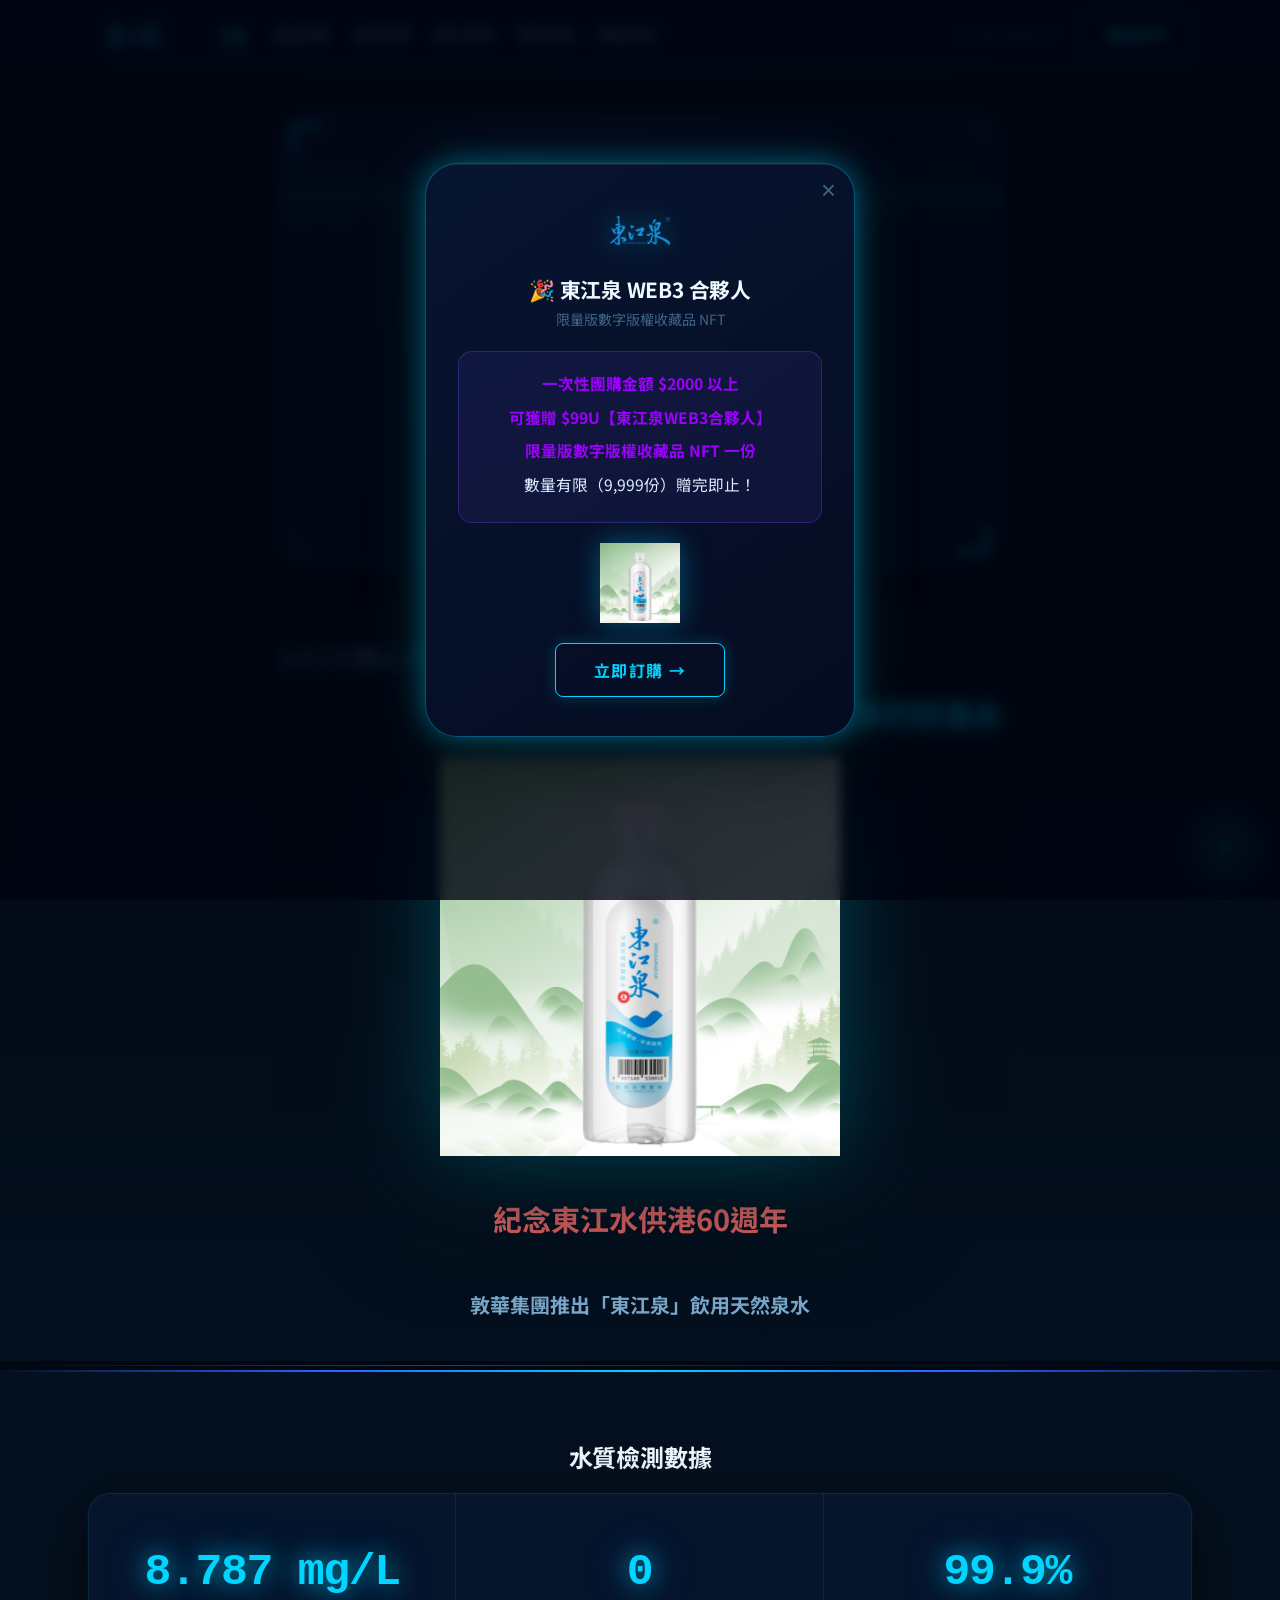
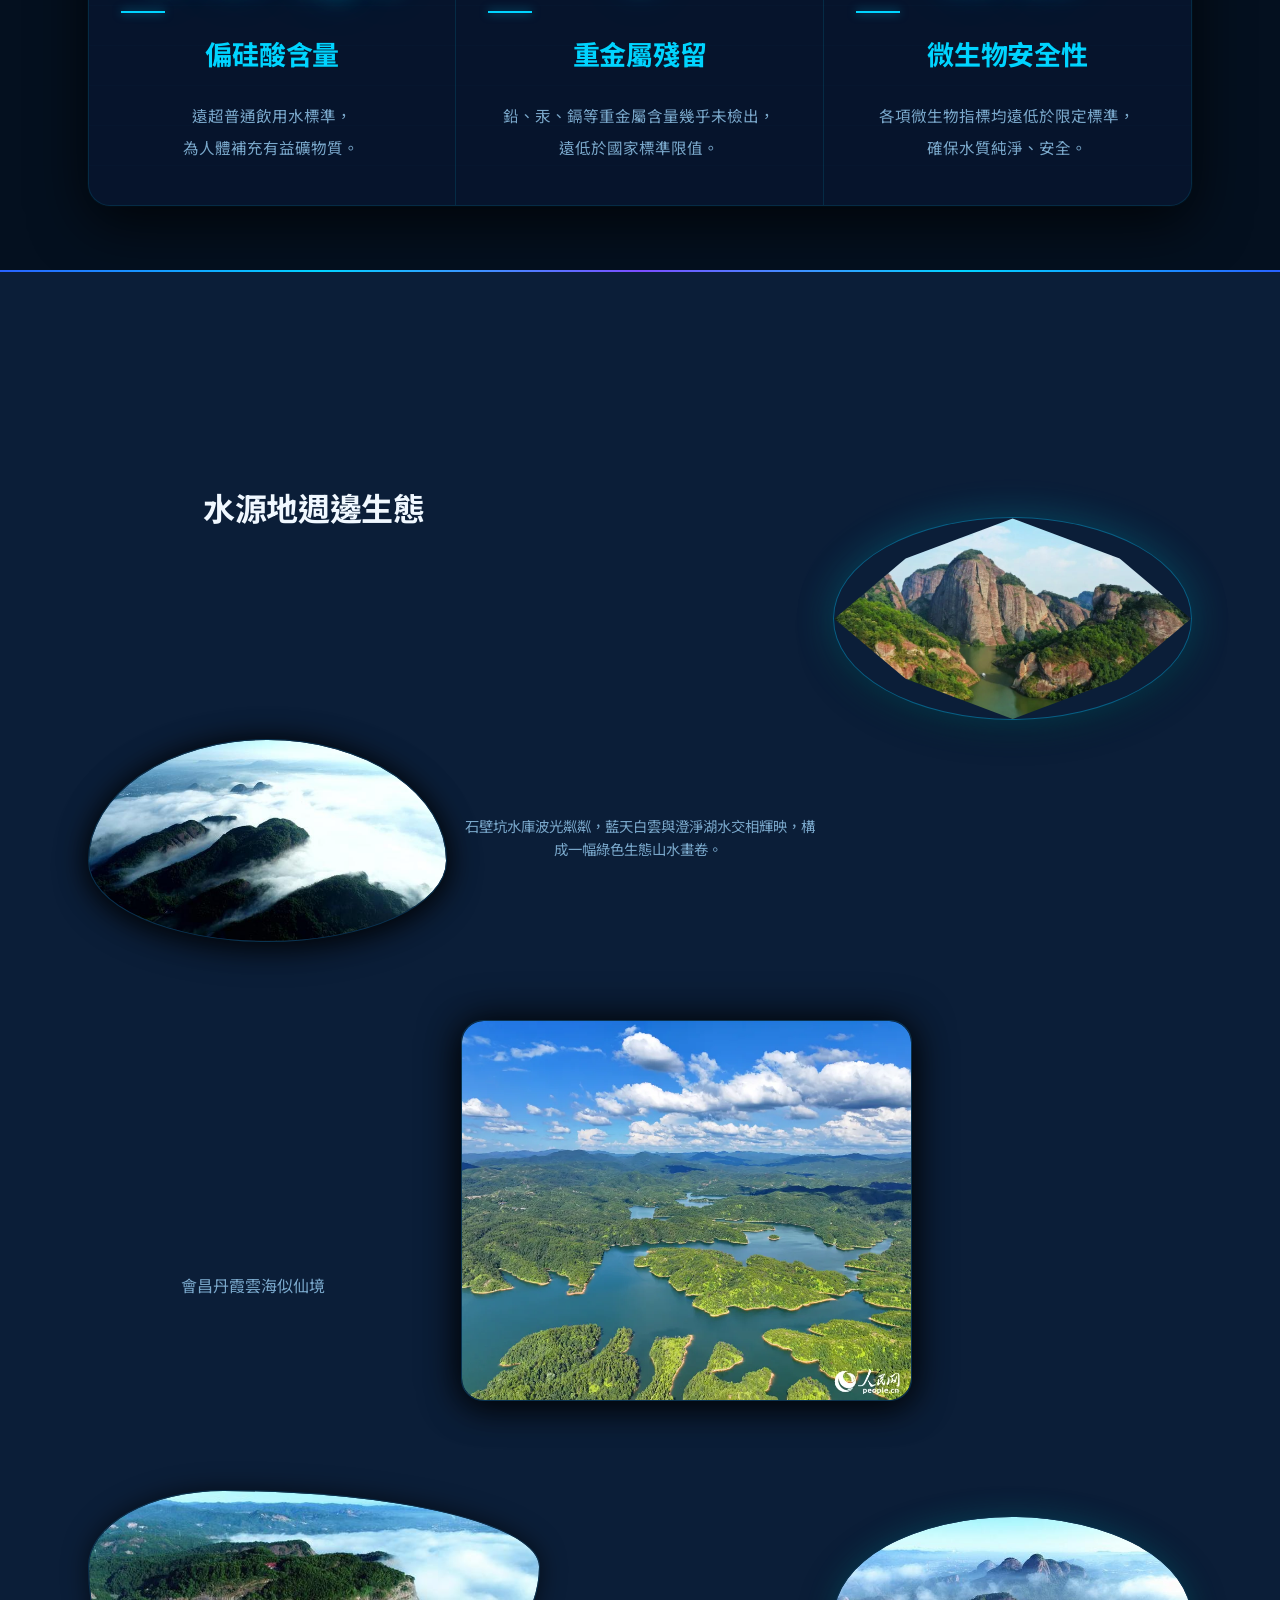
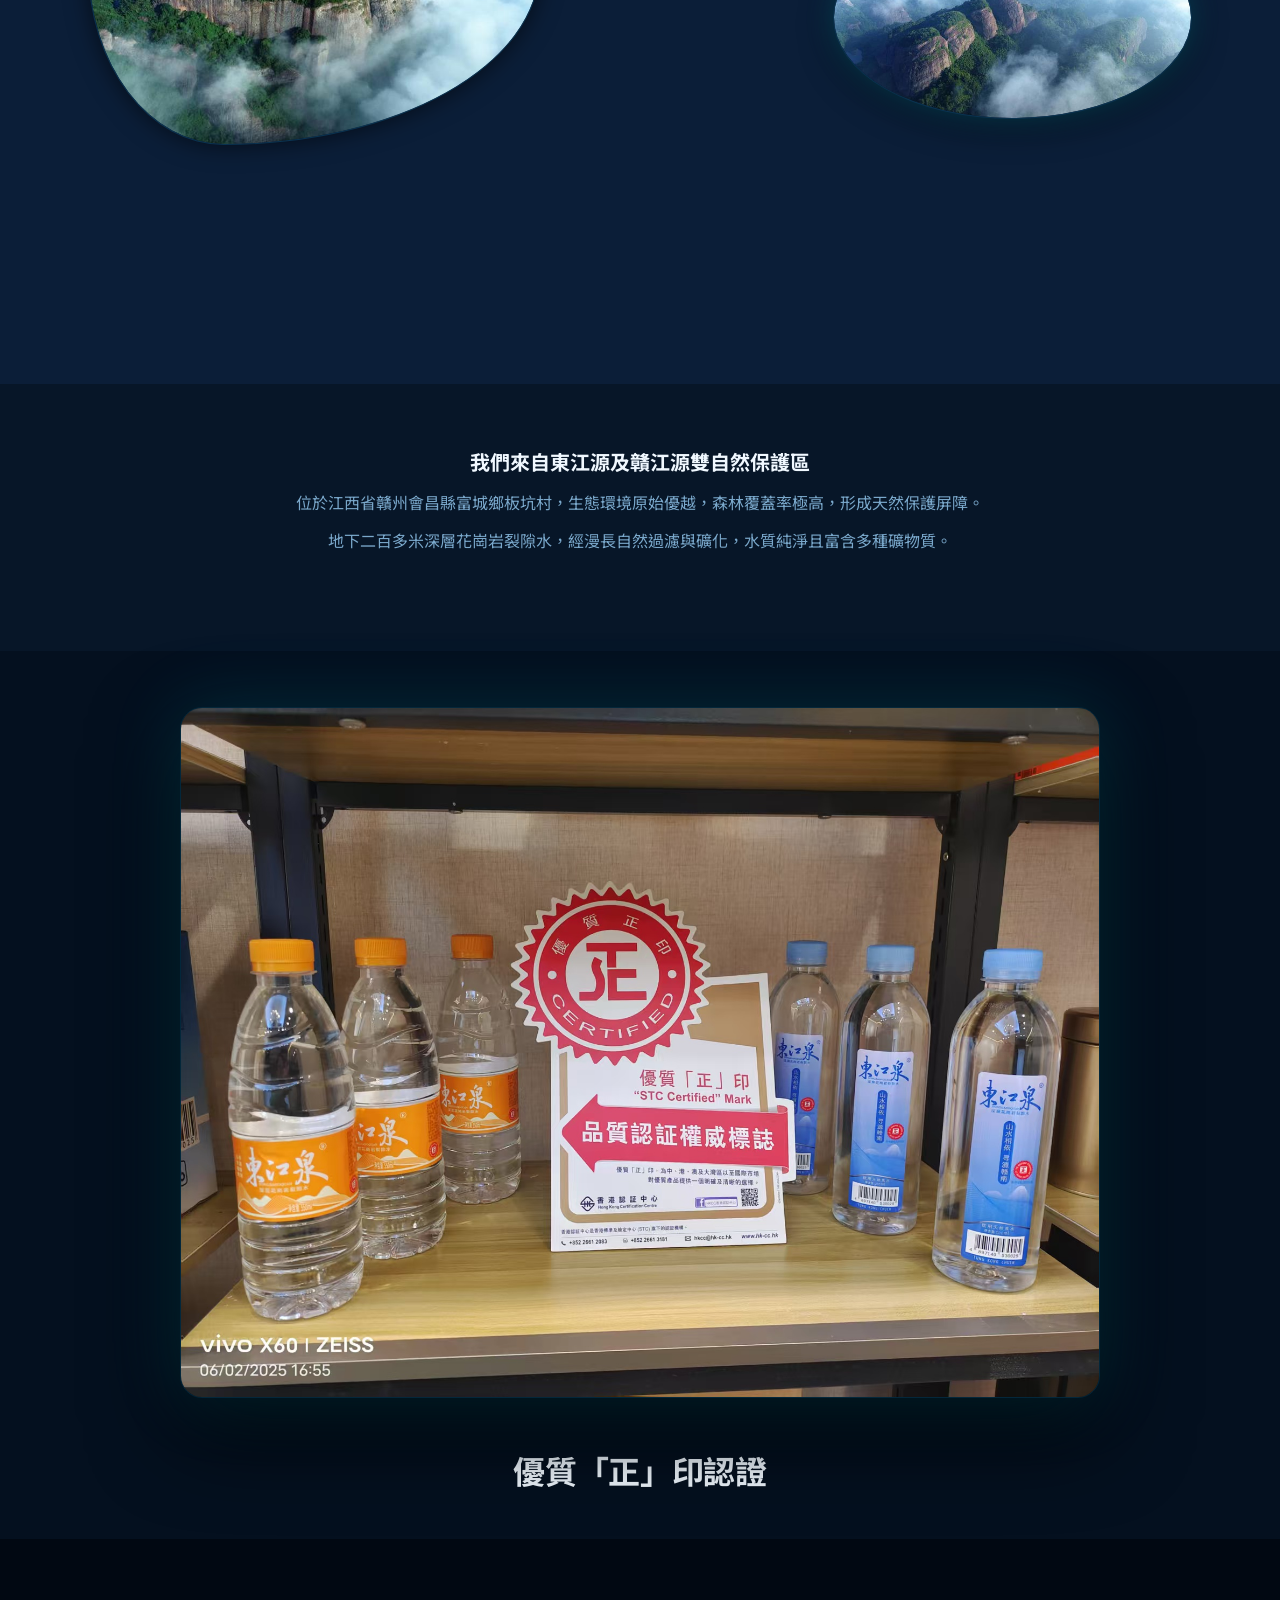
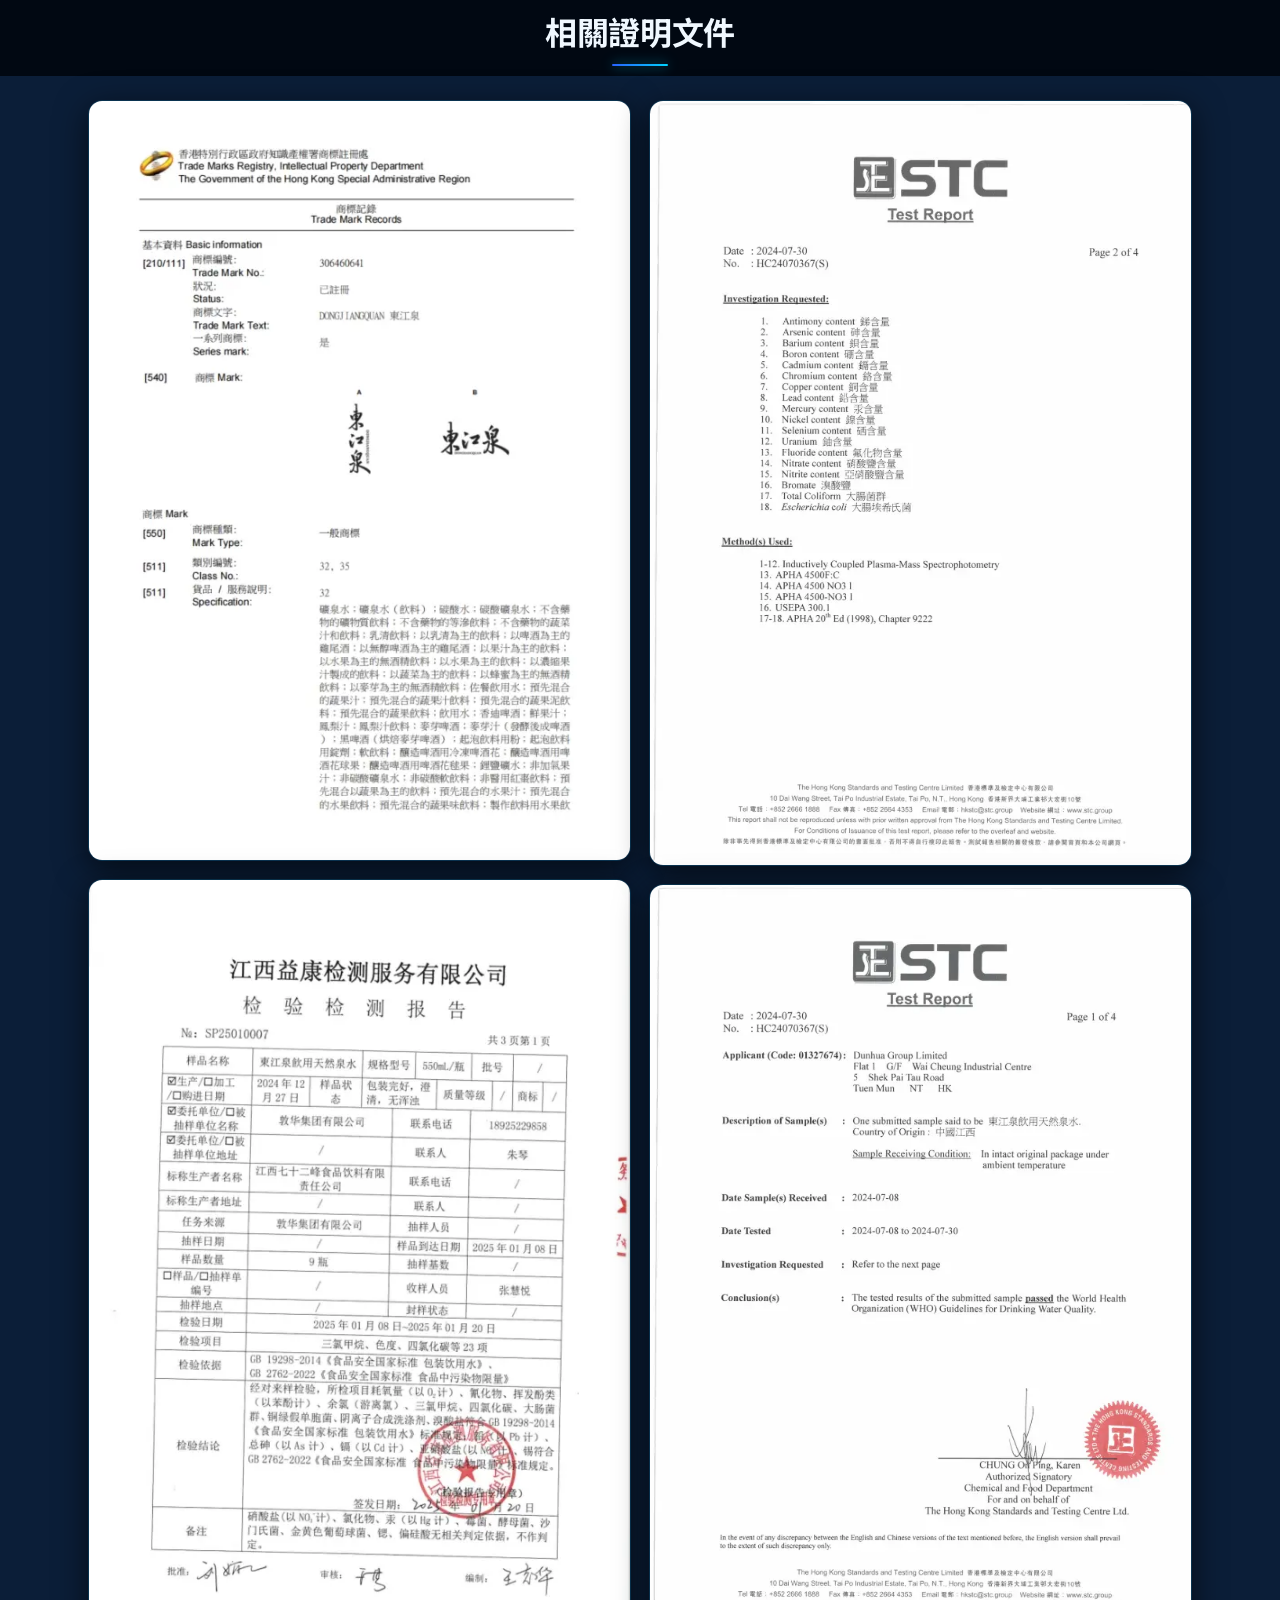
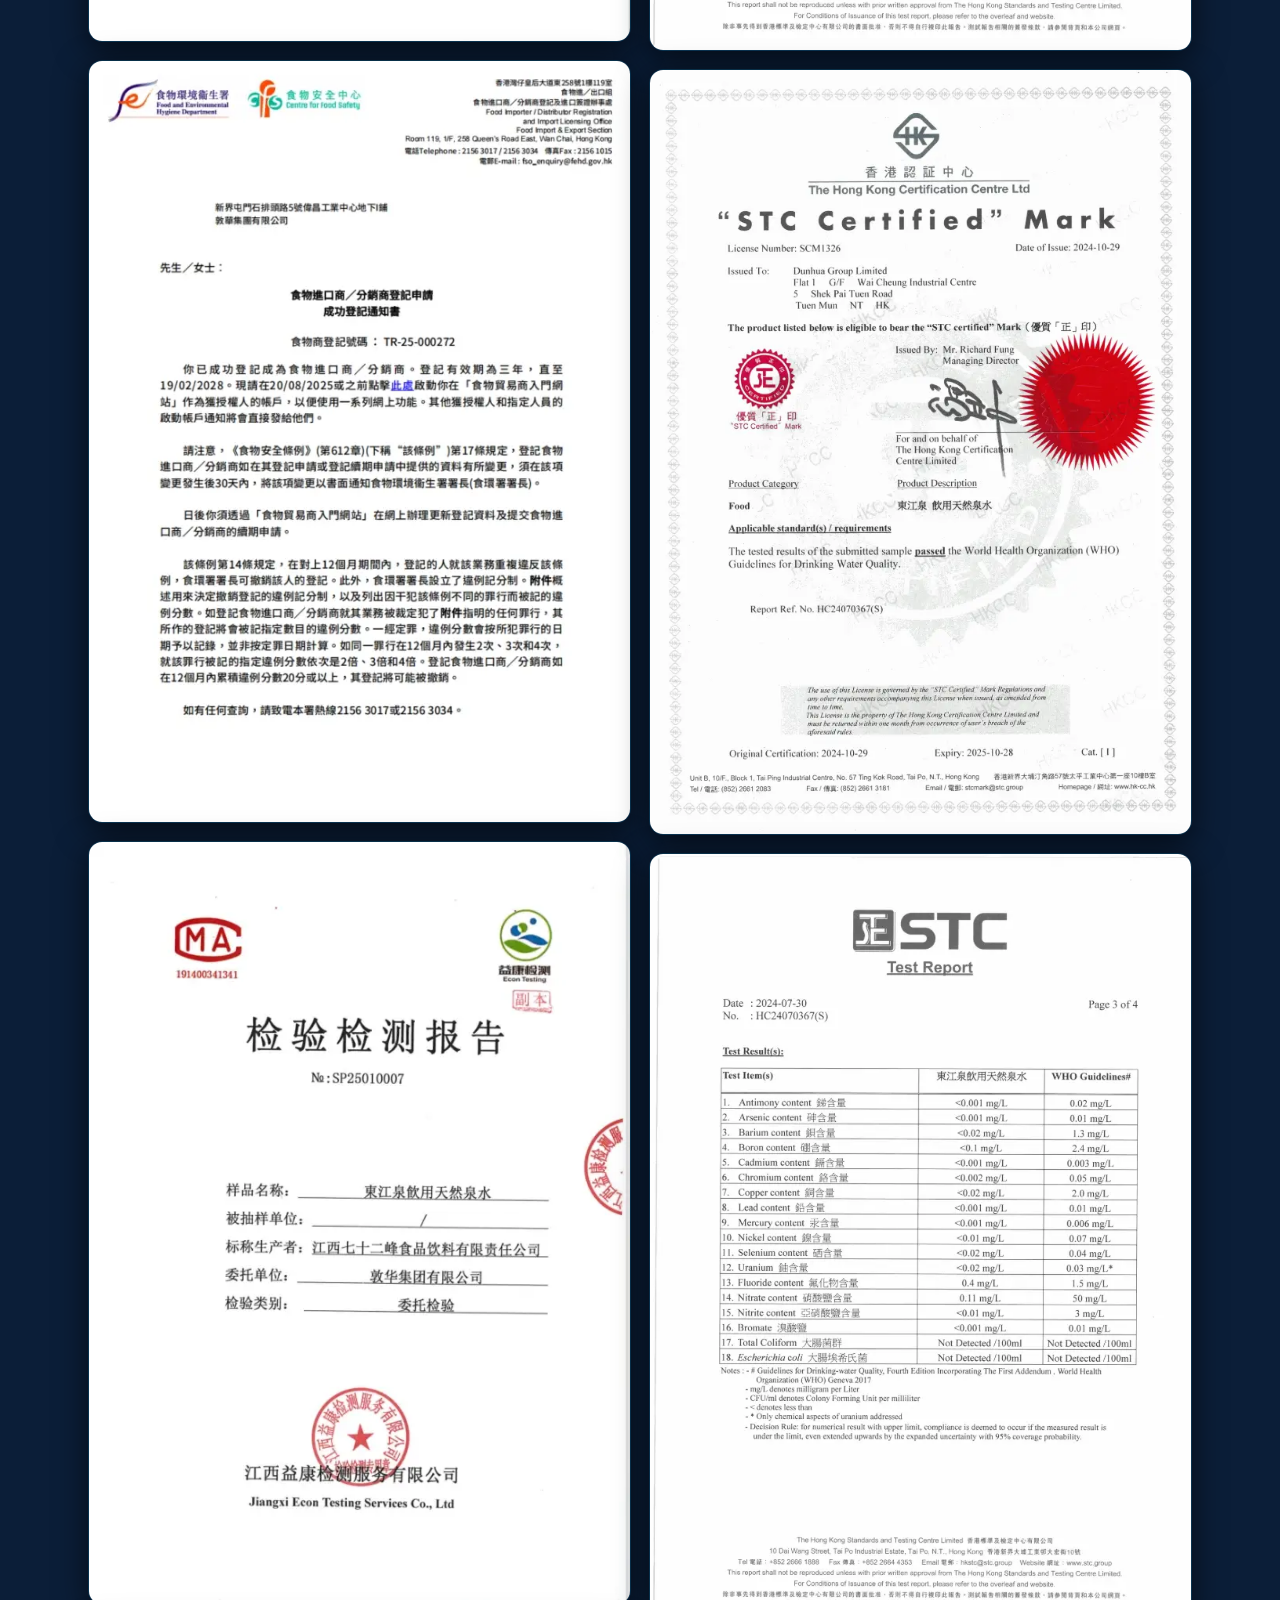
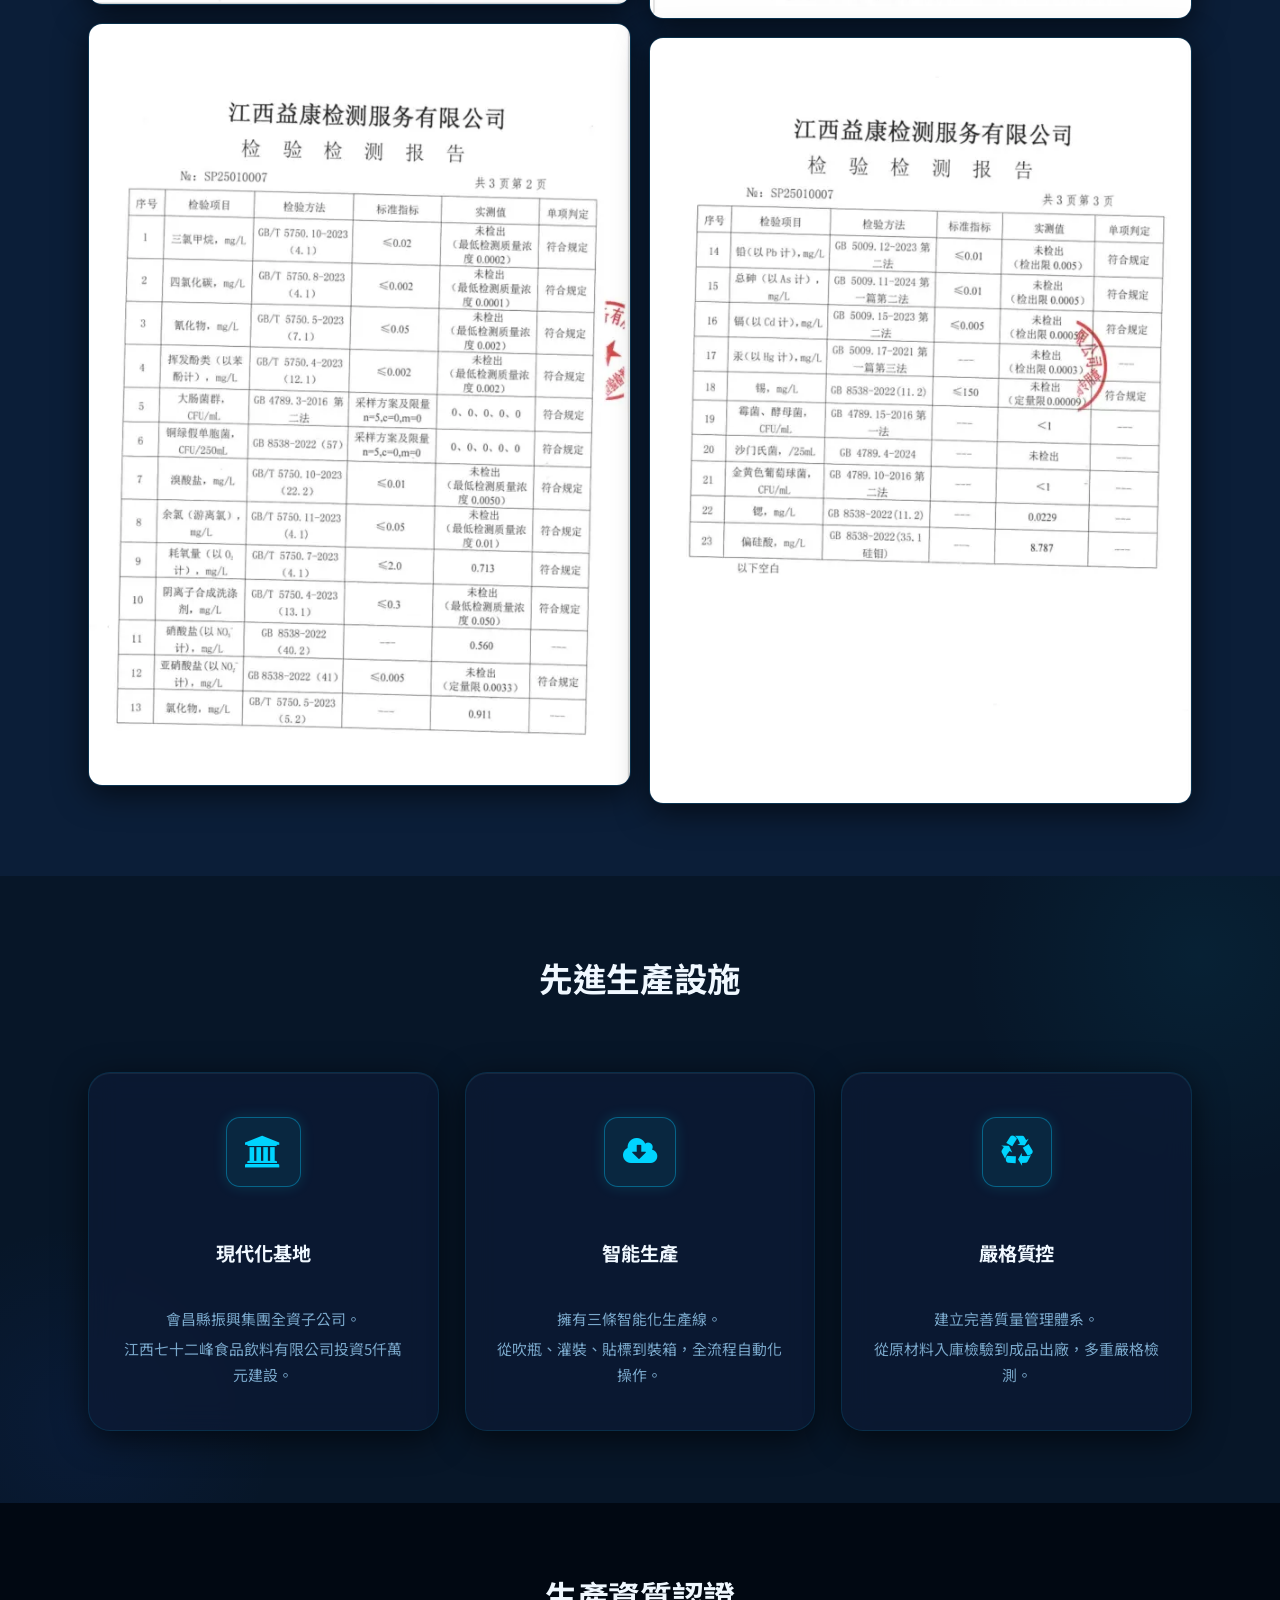
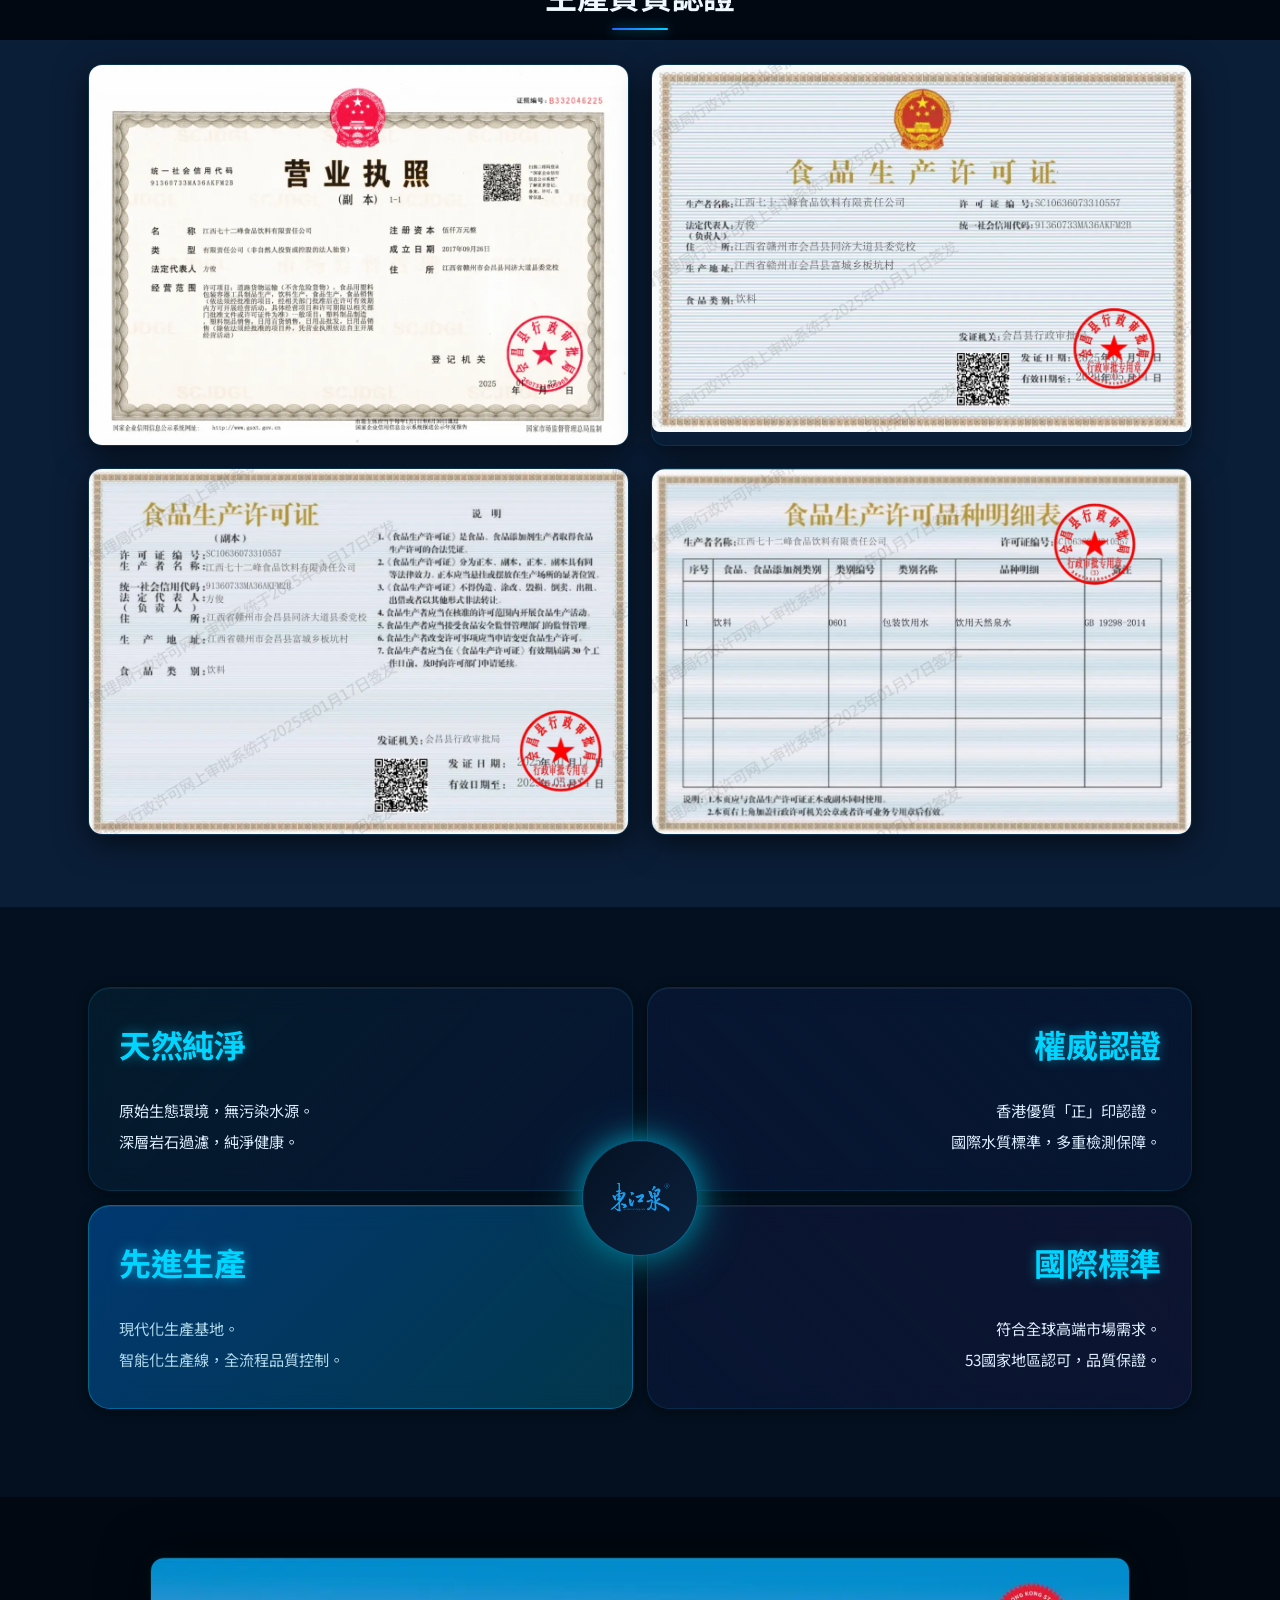
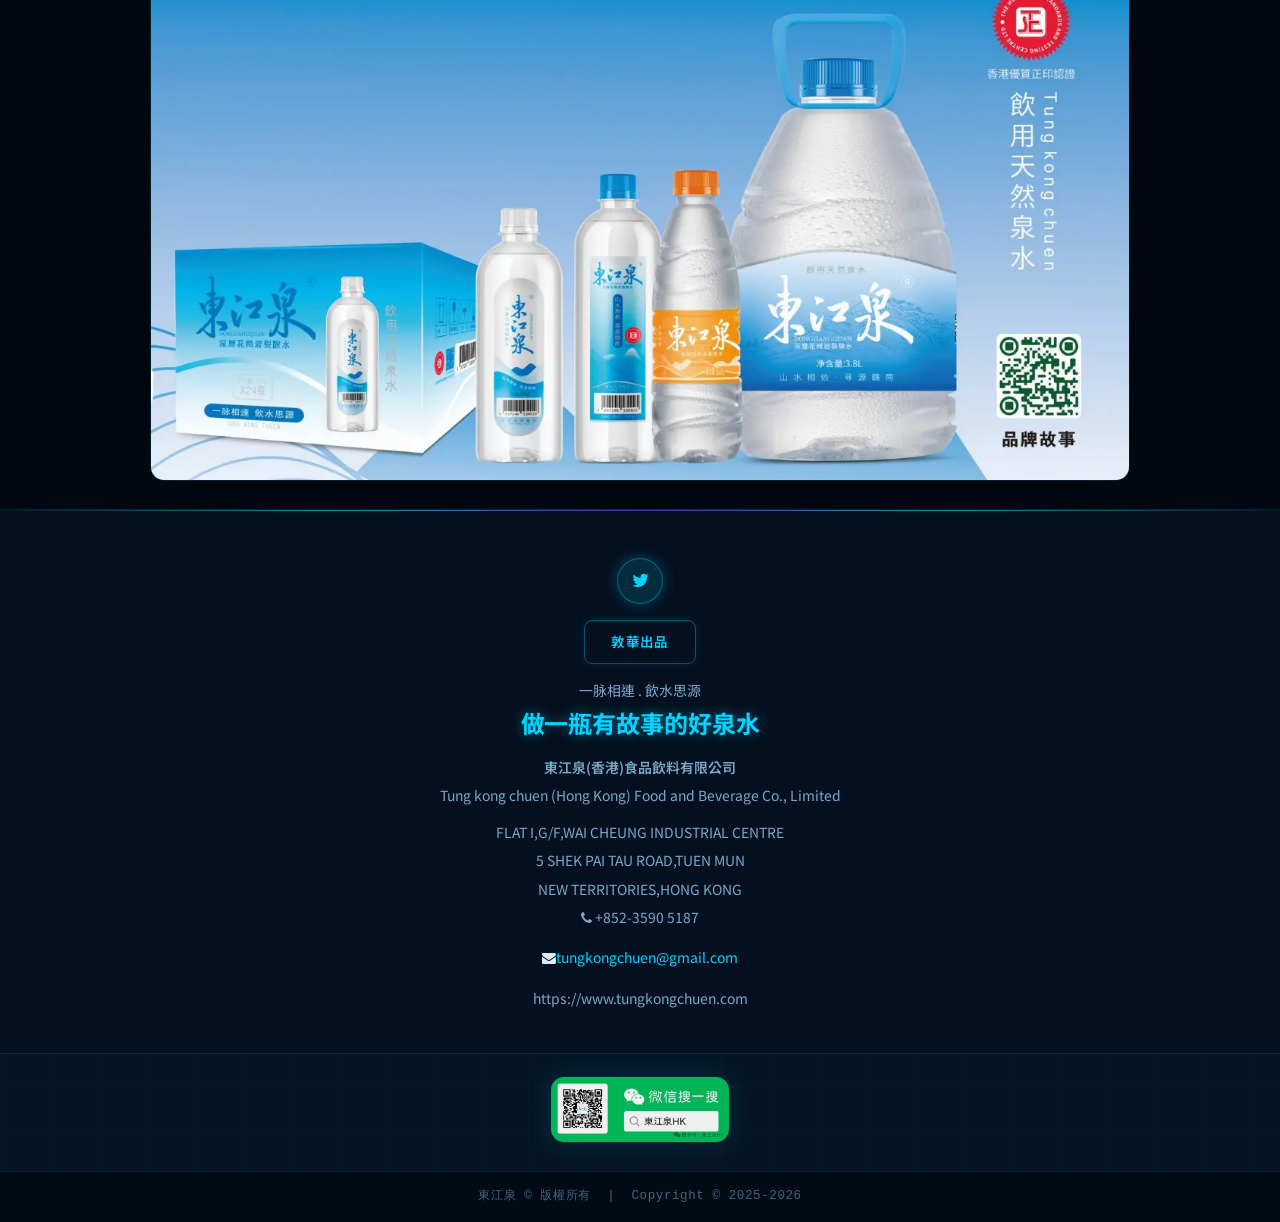
==== commit 17cea67a: "feat: TechVision UI v4 — premium dark space theme upgrade - Complete style.css rewrite (TechVision U" ====
--- a/index.html
+++ b/index.html
@@ -15,7 +15,7 @@
   <title>東江泉 天然飲用泉水</title>
   <link rel="shortcut icon" href="assets/images/logo.png"/>
   <link rel="preconnect" href="https://fonts.gstatic.com/" crossorigin/>
-  <link href="https://fonts.googleapis.com/css2?family=Noto+Sans+TC:wght@300;400;500;700&family=Noto+Serif+TC:wght@400;700&display=swap" rel="stylesheet"/>
+  <link href="https://fonts.googleapis.com/css2?family=Noto+Sans+TC:wght@300;400;500;700;900&family=Noto+Serif+TC:wght@400;700&display=swap" rel="stylesheet"/>
   <link rel="stylesheet" href="https://cdnjs.cloudflare.com/ajax/libs/font-awesome/4.7.0/css/font-awesome.min.css"/>
   <link rel="stylesheet" href="style.css"/>
 </head>
@@ -31,6 +31,9 @@
   <section class="section-web3">
     <div class="container-small">
       <div class="web3-box">
+        <div class="scanline"></div>
+        <div class="hud-tr"></div>
+        <div class="hud-bl"></div>
         <p>&nbsp;</p>
         <h1 class="text-center gradient-gold" style="font-size:2.125rem;">致力打造全球首款</h1>
         <div class="text-center logo-center">
@@ -333,7 +336,7 @@
       <div class="popup-bottle">
         <img src="assets/images/bottle_main.png" alt="東江泉" class="popup-bottle-img"/>
       </div>
-      <a href="contactus.html" class="popup-btn">立即訂購 →</a>
+      <a href="contactus.html" class="popup-btn"><span>立即訂購 →</span></a>
     </div>
   </div>
 </div>
--- a/style.css
+++ b/style.css
@@ -1,601 +1,1393 @@
 /* ======================================================
-   東江泉 天然飲用泉水 - Complete Stylesheet
+   東江泉 天然飲用泉水 — TechVision UI v4
+   Ultra-premium dark space · Neon cyan/indigo palette
+   Holographic glass · Animated mesh · Cinematic depth
    ====================================================== */
 
-/* ---- CSS Variables ---- */
+/* ════════════════════════════════════════════════════
+   DESIGN TOKENS
+   ════════════════════════════════════════════════════ */
 :root {
-  --color1: #3984c6;
-  --color5: #6c757d;
-  --color-primary: #3984c6;
-  --font-sans: 'Noto Sans TC', 'PingFang TC', 'Microsoft JhengHei', Arial, sans-serif;
-  --header-h: 72px;
-  --mobile-header-h: 64px;
-}
-
-/* ---- Reset ---- */
-*, *::before, *::after { box-sizing: border-box; margin: 0; padding: 0; }
-html { font-size: 16px; scroll-behavior: smooth; }
+  /* Backgrounds — deep space layers */
+  --bg-void:       #010812;
+  --bg-deep:       #04101f;
+  --bg-base:       #071628;
+  --bg-mid:        #0b1e38;
+  --bg-surface:    rgba(8,22,48,.82);
+  --bg-surface-2:  rgba(5,16,38,.90);
+  --bg-card:       rgba(12,26,52,.75);
+
+  /* Borders */
+  --border-subtle:  rgba(0,200,255,.12);
+  --border-glow:    rgba(0,200,255,.38);
+  --border-gold:    rgba(245,200,66,.30);
+
+  /* Neon palette */
+  --cyan:          #00d4ff;
+  --cyan-soft:     rgba(0,212,255,.14);
+  --cyan-mid:      rgba(0,212,255,.55);
+  --cyan-glow:     rgba(0,212,255,.08);
+  --blue:          #2962ff;
+  --blue-soft:     rgba(41,98,255,.14);
+  --indigo:        #7c4dff;
+  --indigo-soft:   rgba(124,77,255,.12);
+  --gold:          #ffcc33;
+  --gold-soft:     rgba(255,204,51,.10);
+
+  /* Text */
+  --txt:           #ddeeff;
+  --txt-dim:       #7aa8cb;
+  --txt-ghost:     #3d6585;
+  --heading:       #f0f8ff;
+
+  /* Typography */
+  --font-ui:    'Noto Sans TC','PingFang TC','Microsoft JhengHei',Arial,sans-serif;
+  --font-mono:  'Courier New',Consolas,monospace;
+
+  /* Radii */
+  --r-xs:  4px;
+  --r-sm:  8px;
+  --r-md:  14px;
+  --r-lg:  22px;
+  --r-xl:  32px;
+  --r-pill: 999px;
+
+  /* Shadows */
+  --shadow-sm:    0 2px 12px rgba(0,0,0,.45);
+  --shadow-md:    0 8px 32px rgba(0,0,0,.60);
+  --shadow-lg:    0 16px 56px rgba(0,0,0,.75);
+  --glow-sm:      0 0 14px rgba(0,212,255,.28);
+  --glow-md:      0 0 28px rgba(0,212,255,.38), 0 0 64px rgba(0,212,255,.14);
+  --glow-lg:      0 0 50px rgba(0,212,255,.45), 0 0 100px rgba(0,212,255,.20);
+  --glow-gold:    0 0 18px rgba(255,204,51,.40);
+  --inset-top:    inset 0 1px 0 rgba(255,255,255,.06);
+
+  /* Motion */
+  --ease:    cubic-bezier(.4,0,.2,1);
+  --ease-bounce: cubic-bezier(.34,1.56,.64,1);
+  --t-fast:  .18s;
+  --t-mid:   .30s;
+  --t-slow:  .55s;
+
+  /* Layout */
+  --header-h:    70px;
+  --mob-header:  60px;
+}
+
+/* ════════════════════════════════════════════════════
+   RESET & BASE
+   ════════════════════════════════════════════════════ */
+*,*::before,*::after { box-sizing:border-box; margin:0; padding:0; }
+
+html {
+  font-size: 16px;
+  scroll-behavior: smooth;
+  -webkit-text-size-adjust: 100%;
+}
+
 body {
-  font-family: var(--font-sans);
-  color: #212529;
-  background: #fff;
-  line-height: 1.6;
+  font-family: var(--font-ui);
+  background: var(--bg-void);
+  color: var(--txt);
+  line-height: 1.75;
   overflow-x: hidden;
-}
-img { display: block; max-width: 100%; }
-a { text-decoration: none; color: inherit; }
-a:hover { text-decoration: underline; color: var(--color-primary); }
-p { margin-bottom: 0.5rem; }
-h1,h2,h3,h4,h5,h6 { font-family: var(--font-sans); font-weight: 700; line-height: 1.3; }
-ul { list-style: none; padding: 0; margin: 0; }
-
-.text-center { text-align: center !important; }
-.text-right  { text-align: right !important; }
-.text-left   { text-align: left !important; }
-.img-fluid   { max-width: 100%; height: auto; display: block; }
-.d-block     { display: block; }
-.mx-auto     { margin-left: auto; margin-right: auto; }
-.rounded     { border-radius: 8px; }
-.mt-3        { margin-top: 1rem; }
-
-.container       { max-width: 1140px; margin: 0 auto; padding: 0 20px; }
-.container-small { max-width: 750px;  margin: 0 auto; padding: 0 20px; }
-
-/* ---- Gradient Text ---- */
+  -webkit-font-smoothing: antialiased;
+  -moz-osx-font-smoothing: grayscale;
+  position: relative;
+}
+
+img  { display:block; max-width:100%; height:auto; }
+a    { color:inherit; text-decoration:none; transition:color var(--t-mid) var(--ease); }
+a:hover { color:var(--cyan); text-decoration:none; }
+p    { margin-bottom:.45rem; }
+h1,h2,h3,h4,h5,h6 {
+  font-family: var(--font-ui);
+  font-weight: 700;
+  line-height: 1.28;
+  color: var(--heading);
+  letter-spacing: -.01em;
+}
+ul { list-style:none; padding:0; margin:0; }
+
+/* ────── UTILITIES ────── */
+.text-center { text-align:center !important; }
+.text-right  { text-align:right  !important; }
+.text-left   { text-align:left   !important; }
+.img-fluid   { max-width:100%; height:auto; display:block; }
+.d-block     { display:block; }
+.mx-auto     { margin-left:auto; margin-right:auto; }
+.rounded     { border-radius:var(--r-sm); }
+.mt-3        { margin-top:1rem; }
+.mb-1        { margin-bottom:.25rem; }
+.mb-4        { margin-bottom:1.5rem; }
+.lead        { font-size:1.05rem; color:var(--txt-dim); }
+
+.container       { max-width:1160px; margin:0 auto; padding:0 28px; }
+.container-small { max-width:780px;  margin:0 auto; padding:0 28px; }
+
+section { padding:56px 0; }
+
+/* ────── GRADIENT TEXT ────── */
 .gradient-gold {
-  background: linear-gradient(135deg, #FFDE45 0%, #452100 100%);
-  -webkit-background-clip: text;
-  -webkit-text-fill-color: transparent;
-  background-clip: text;
-}
-.text-color5 { color: var(--color5); }
-
-/* ---- Buttons ---- */
+  background: linear-gradient(135deg,#ffe566 0%,#d4930a 60%,#ffe566 100%);
+  -webkit-background-clip:text; -webkit-text-fill-color:transparent;
+  background-clip:text; background-size:200%;
+  animation: shimmer 4s linear infinite;
+}
+@keyframes shimmer {
+  0%   { background-position: 0% 50%; }
+  100% { background-position: 200% 50%; }
+}
+
+.text-color5 { color:var(--txt-ghost); }
+.text-cyan   { color:var(--cyan); }
+.neon-text {
+  color:var(--cyan);
+  text-shadow:0 0 12px rgba(0,212,255,.75),0 0 36px rgba(0,212,255,.35);
+}
+
+/* ────── GLOBAL BG MESH ────── */
+body::before {
+  content:'';
+  position:fixed; inset:0; z-index:0; pointer-events:none;
+  background-image:
+    linear-gradient(rgba(0,212,255,.028) 1px, transparent 1px),
+    linear-gradient(90deg, rgba(0,212,255,.028) 1px, transparent 1px);
+  background-size: 72px 72px;
+  animation: mesh-drift 60s linear infinite;
+}
+@keyframes mesh-drift {
+  0%   { background-position: 0 0,    0 0; }
+  100% { background-position: 72px 72px, 72px 72px; }
+}
+
+/* ────── RADIAL AMBIENT GLOWS ────── */
+body::after {
+  content:'';
+  position:fixed; inset:0; z-index:0; pointer-events:none;
+  background:
+    radial-gradient(ellipse 50% 40% at 15% 20%, rgba(41,98,255,.06) 0%, transparent 70%),
+    radial-gradient(ellipse 40% 30% at 85% 75%, rgba(0,212,255,.07) 0%, transparent 70%),
+    radial-gradient(ellipse 30% 25% at 50% 5%,  rgba(124,77,255,.05) 0%, transparent 70%);
+}
+
+/* ════════════════════════════════════════════════════
+   BUTTONS
+   ════════════════════════════════════════════════════ */
 .btn-primary, .btn-contact, .btn-dunhua {
   display: inline-block;
-  background-color: var(--color-primary);
-  color: #fff !important;
-  padding: 8px 20px;
-  border-radius: 6px;
-  font-size: .9rem;
-  font-weight: 500;
-  transition: background .2s, box-shadow .2s;
-  border: none;
+  position: relative;
+  padding: 9px 26px;
+  background: transparent;
+  color: var(--cyan) !important;
+  border: 1px solid var(--border-glow);
+  border-radius: var(--r-sm);
+  font-size: .84rem;
+  font-weight: 600;
+  letter-spacing: .10em;
+  text-transform: uppercase;
   cursor: pointer;
   text-decoration: none;
+  overflow: hidden;
+  transition: all var(--t-mid) var(--ease);
+  box-shadow: 0 0 10px rgba(0,212,255,.10), var(--inset-top);
+}
+/* Hover fill animation */
+.btn-primary::after, .btn-contact::after, .btn-dunhua::after {
+  content:'';
+  position:absolute; inset:0;
+  background: linear-gradient(135deg, rgba(0,212,255,.18), rgba(41,98,255,.18));
+  opacity:0; transition: opacity var(--t-mid) var(--ease);
 }
 .btn-primary:hover, .btn-contact:hover, .btn-dunhua:hover {
-  background-color: #2c6fad;
-  box-shadow: 0 4px 12px rgba(57,132,198,.3);
+  color:#fff !important;
+  border-color: var(--cyan);
+  box-shadow: var(--glow-md);
+  transform: translateY(-2px);
   text-decoration: none;
 }
-
-/* ====================================================
+.btn-primary:hover::after,
+.btn-contact:hover::after,
+.btn-dunhua:hover::after { opacity:1; }
+
+/* ════════════════════════════════════════════════════
    HEADER / NAVBAR
-   ==================================================== */
+   ════════════════════════════════════════════════════ */
 .site-header {
-  position: fixed;
-  top: 0; left: 0; right: 0;
-  z-index: 1000;
-  background: #fff;
-  box-shadow: 0 2px 8px rgba(0,0,0,.08);
-}
-.navbar-desktop { display: block; height: var(--header-h); }
+  position: fixed; top:0; left:0; right:0; z-index:1000;
+  background: rgba(4,12,24,.80);
+  backdrop-filter: saturate(200%) blur(20px);
+  -webkit-backdrop-filter: saturate(200%) blur(20px);
+  border-bottom: 1px solid var(--border-subtle);
+  transition: background var(--t-mid) var(--ease),
+              box-shadow var(--t-mid) var(--ease);
+}
+/* Animated cyan underline */
+.site-header::after {
+  content:'';
+  position:absolute; bottom:0; left:0; right:0; height:1px;
+  background: linear-gradient(90deg, transparent 0%, var(--cyan) 30%, var(--indigo) 70%, transparent 100%);
+  opacity:.6;
+  animation: header-line 6s ease-in-out infinite alternate;
+}
+@keyframes header-line {
+  0%   { background-position: -100% 0; }
+  100% { background-position: 200%  0; }
+}
+.site-header.scrolled {
+  background: rgba(2,8,18,.92);
+  box-shadow: 0 2px 24px rgba(0,0,0,.65), 0 0 40px rgba(0,212,255,.04);
+}
+
+.navbar-desktop { display:block; height:var(--header-h); }
 .nav-container {
-  max-width: 1140px; margin: 0 auto; padding: 0 20px;
-  height: 100%; display: flex; align-items: center; gap: 24px;
-}
-.navbar-brand img { display: block; }
-.nav-menu { display: flex; gap: 4px; flex: 1; }
+  max-width:1160px; margin:0 auto; padding:0 28px;
+  height:100%; display:flex; align-items:center; gap:24px;
+}
+.navbar-brand img {
+  display:block;
+  filter: brightness(1.15) drop-shadow(0 0 6px rgba(0,212,255,.2));
+  transition: filter var(--t-mid) var(--ease);
+}
+.navbar-brand:hover img { filter: brightness(1.3) drop-shadow(0 0 12px rgba(0,212,255,.5)); }
+
+/* Nav links */
+.nav-menu { display:flex; gap:0; flex:1; }
 .nav-menu li a {
-  display: block; padding: 8px 12px;
-  font-size: .9rem; font-weight: 500; color: #333;
-  border-radius: 4px; transition: color .2s, background .2s;
-}
-.nav-menu li a:hover, .nav-menu li a.active {
-  color: var(--color-primary); background: #f0f6ff; text-decoration: none;
-}
-.nav-right { display: flex; align-items: center; gap: 16px; flex-shrink: 0; }
-.nav-phone { display: flex; align-items: center; gap: 6px; font-size: .85rem; color: #555; }
-.nav-phone:hover { color: var(--color-primary); text-decoration: none; }
-
-/* Mobile nav */
-.navbar-mobile { display: none; }
+  display:block; padding:8px 13px;
+  font-size:.80rem; font-weight:500;
+  color:var(--txt-dim);
+  letter-spacing:.07em; text-transform:uppercase;
+  border-radius:var(--r-xs);
+  transition: color var(--t-fast) var(--ease), background var(--t-fast) var(--ease);
+  position:relative;
+}
+/* Animated underline */
+.nav-menu li a::before {
+  content:'';
+  position:absolute; bottom:3px; left:13px; right:13px;
+  height:1.5px; border-radius:2px;
+  background: linear-gradient(90deg, var(--blue), var(--cyan));
+  box-shadow: 0 0 8px var(--cyan);
+  transform: scaleX(0); transform-origin: left;
+  transition: transform var(--t-mid) var(--ease-bounce);
+}
+.nav-menu li a:hover { color:var(--cyan); background:var(--cyan-soft); }
+.nav-menu li a:hover::before,
+.nav-menu li a.active::before { transform:scaleX(1); }
+.nav-menu li a.active { color:var(--cyan); font-weight:700; }
+
+.nav-right { display:flex; align-items:center; gap:12px; flex-shrink:0; }
+.nav-phone {
+  display:flex; align-items:center; gap:6px;
+  font-size:.78rem; color:var(--txt-ghost); letter-spacing:.03em;
+  padding:6px 10px; border-radius:var(--r-xs);
+  transition: color var(--t-fast) var(--ease), background var(--t-fast) var(--ease);
+}
+.nav-phone:hover { color:var(--cyan); background:var(--cyan-soft); }
+
+/* ────── MOBILE NAV ────── */
+.navbar-mobile { display:none; }
 .mobile-nav-top {
-  display: flex; align-items: center; justify-content: space-between;
-  padding: 12px 20px; height: var(--mobile-header-h);
+  display:flex; align-items:center; justify-content:space-between;
+  padding:10px 20px; height:var(--mob-header);
 }
 .mobile-toggle {
-  display: flex; flex-direction: column; gap: 5px;
-  background: none; border: none; cursor: pointer; padding: 4px;
+  display:flex; flex-direction:column; gap:5px;
+  background:none; border:none; cursor:pointer; padding:5px;
 }
 .mobile-toggle span {
-  display: block; width: 24px; height: 2px;
-  background: #333; border-radius: 2px; transition: all .3s;
-}
-.mobile-menu { display: none; padding: 16px 20px; border-top: 1px solid #eee; background: #fff; }
-.mobile-menu.open { display: block; }
-.mobile-menu li { border-bottom: 1px solid #f0f0f0; }
-.mobile-menu li a { display: block; padding: 12px 0; font-size: 1rem; color: #333; }
-
-body { padding-top: var(--header-h); }
-section { padding: 32px 0; }
-
-/* ====================================================
-   ANIMATIONS
-   ==================================================== */
-
-/* Bounce-in for WEB3 box */
+  display:block; width:24px; height:2px;
+  background: var(--cyan); border-radius:2px;
+  transition: all .3s var(--ease);
+  box-shadow: 0 0 6px rgba(0,212,255,.6);
+}
+.mobile-toggle.is-active span:nth-child(1) { transform:translateY(7px) rotate(45deg); }
+.mobile-toggle.is-active span:nth-child(2) { opacity:0; transform:scaleX(0); }
+.mobile-toggle.is-active span:nth-child(3) { transform:translateY(-7px) rotate(-45deg); }
+
+.mobile-menu {
+  display:none; padding:12px 20px 24px;
+  border-top:1px solid var(--border-subtle);
+  background: rgba(2,8,20,.97);
+  backdrop-filter: blur(20px);
+}
+.mobile-menu.open { display:block; animation:slide-down .25s var(--ease); }
+@keyframes slide-down { from{ opacity:0; transform:translateY(-8px); } to{ opacity:1; transform:none; } }
+.mobile-menu li { border-bottom:1px solid rgba(0,212,255,.07); }
+.mobile-menu li a {
+  display:block; padding:13px 4px;
+  font-size:.9rem; color:var(--txt-dim);
+  letter-spacing:.05em; text-transform:uppercase;
+  transition: color var(--t-fast) var(--ease), padding var(--t-fast) var(--ease);
+}
+.mobile-menu li a:hover { color:var(--cyan); padding-left:10px; }
+
+body { padding-top:var(--header-h); }
+
+/* ════════════════════════════════════════════════════
+   KEYFRAME LIBRARY
+   ════════════════════════════════════════════════════ */
 @keyframes bounceIn {
-  0%   { opacity: 0; transform: scale(0.5); }
-  60%  { opacity: 1; transform: scale(1.05); }
-  80%  { transform: scale(0.97); }
-  100% { transform: scale(1); }
-}
+  0%   { opacity:0; transform:scale(.45) translateY(30px); }
+  55%  { opacity:1; transform:scale(1.06) translateY(-4px); }
+  75%  { transform:scale(.97); }
+  100% { transform:scale(1) translateY(0); }
+}
+@keyframes float-slow {
+  0%,100% { transform:translateY(0); }
+  50%      { transform:translateY(-14px); }
+}
+@keyframes float-fast {
+  0%,100% { transform:translateY(0); }
+  50%      { transform:translateY(-8px); }
+}
+@keyframes glow-pulse {
+  0%,100% { opacity:.55; }
+  50%      { opacity:1; }
+}
+@keyframes scan-v {
+  0%   { transform:translateY(-200px); }
+  100% { transform:translateY(calc(100% + 200px)); }
+}
+@keyframes rotate-slow {
+  from { transform:rotate(0deg); }
+  to   { transform:rotate(360deg); }
+}
+@keyframes data-ticker {
+  from { background-position: 0 0; }
+  to   { background-position: 0 400px; }
+}
+
+/* ────── SCROLL FADE-IN ────── */
+.scroll-anim {
+  opacity:0; transform:translateY(28px);
+  transition: opacity .8s var(--ease), transform .8s var(--ease);
+}
+.scroll-anim.scroll-visible { opacity:1; transform:none; }
+
 .web3-box.anim-bounce-in {
-  animation: bounceIn 2s cubic-bezier(.36,.07,.19,.97) both;
-}
-
-/* Scroll-triggered fade-up animations */
-.scroll-anim {
-  opacity: 0;
-  transform: translateY(32px);
-  transition: opacity 0.65s ease, transform 0.65s ease;
-}
-.scroll-anim.scroll-visible {
-  opacity: 1;
-  transform: translateY(0);
-}
-
-/* ====================================================
-   SECTION 1: WEB3 Banner
-   ==================================================== */
-.section-web3 { padding: 24px 0 16px; }
+  animation: bounceIn 1.5s cubic-bezier(.36,.07,.19,.97) both;
+}
+
+/* ════════════════════════════════════════════════════
+   SEC 1 — WEB3 BRAND BANNER
+   ════════════════════════════════════════════════════ */
+.section-web3 {
+  padding: 40px 0 32px;
+  background: var(--bg-void);
+  position: relative; z-index: 1;
+}
+
 .web3-box {
-  border: 13px double rgb(206,231,247);
-  border-radius: 27px;
-  padding: 24px 32px;
-  background: #fff;
-}
-.logo-center { margin: 16px 0; }
-.logo-big { max-width: 220px; margin: 0 auto; }
-
-/* ====================================================
-   SECTION 2: Bottle Hero
-   ==================================================== */
-.section-bottle-hero { padding: 24px 0; }
-.label-2025 { font-size: 1.8125rem; text-align: left; margin-bottom: 8px; }
-.bottle-title { font-size: 1.9375rem; margin-bottom: 16px; }
-.bottle-figure { text-align: center; }
-.bottle-img { max-width: 420px; margin: 0 auto; }
-
-/* ====================================================
-   SECTION DIVIDER
-   ==================================================== */
-.section-divider { padding: 32px 0; }
-.section-divider hr { border: none; border-top: 1px solid #dee2e6; width: 100%; }
-
-/* ====================================================
-   SECTION 3: Stats
-   ==================================================== */
-.section-stats { padding: 24px 0 32px; }
-.stats-header { margin-bottom: 8px; }
-.stats-grid { display: grid; grid-template-columns: 1fr 1fr 1fr; gap: 0; }
-.stat-item { padding: 48px 16px 24px; }
+  position: relative;
+  border-radius: var(--r-xl);
+  padding: 44px 48px 40px;
+  background: linear-gradient(145deg, rgba(8,22,52,.88) 0%, rgba(4,14,36,.92) 100%);
+  backdrop-filter: blur(24px);
+  -webkit-backdrop-filter: blur(24px);
+  border: 1px solid var(--border-glow);
+  box-shadow:
+    var(--shadow-lg),
+    0 0 0 1px rgba(0,212,255,.06),
+    inset 0 1px 0 rgba(255,255,255,.07),
+    inset 0 -1px 0 rgba(0,0,0,.3);
+  overflow: hidden;
+}
+
+/* HUD corner brackets */
+.web3-box::before {
+  content:'';
+  position:absolute; top:14px; left:14px;
+  width:28px; height:28px;
+  border-top: 2px solid var(--cyan);
+  border-left: 2px solid var(--cyan);
+  border-radius: 4px 0 0 0;
+  filter: drop-shadow(0 0 4px var(--cyan));
+  animation: glow-pulse 2.4s ease-in-out infinite;
+}
+.web3-box::after {
+  content:'';
+  position:absolute; bottom:14px; right:14px;
+  width:28px; height:28px;
+  border-bottom: 2px solid var(--cyan);
+  border-right: 2px solid var(--cyan);
+  border-radius: 0 0 4px 0;
+  filter: drop-shadow(0 0 4px var(--cyan));
+  animation: glow-pulse 2.4s ease-in-out infinite reverse;
+}
+
+/* Vertical scan beam */
+.web3-box .scanline {
+  position:absolute; left:0; right:0;
+  height:80px;
+  background: linear-gradient(180deg,
+    transparent 0%,
+    rgba(0,212,255,.06) 40%,
+    rgba(0,212,255,.12) 50%,
+    rgba(0,212,255,.06) 60%,
+    transparent 100%);
+  animation: scan-v 5s linear infinite;
+  pointer-events:none;
+}
+
+/* Top-right corner extra brackets */
+.web3-box .hud-tr {
+  position:absolute; top:14px; right:14px;
+  width:28px; height:28px;
+  border-top: 2px solid rgba(124,77,255,.7);
+  border-right: 2px solid rgba(124,77,255,.7);
+  border-radius: 0 4px 0 0;
+  animation: glow-pulse 2.8s ease-in-out infinite .5s;
+}
+.web3-box .hud-bl {
+  position:absolute; bottom:14px; left:14px;
+  width:28px; height:28px;
+  border-bottom: 2px solid rgba(124,77,255,.7);
+  border-left: 2px solid rgba(124,77,255,.7);
+  border-radius: 0 0 0 4px;
+  animation: glow-pulse 2.8s ease-in-out infinite .5s reverse;
+}
+
+.logo-center { margin:20px 0; }
+.logo-big {
+  max-width:200px; margin:0 auto;
+  filter: drop-shadow(0 0 22px rgba(0,212,255,.55)) brightness(1.1);
+  animation: float-slow 7s ease-in-out infinite;
+}
+
+/* ════════════════════════════════════════════════════
+   SEC 2 — BOTTLE HERO
+   ════════════════════════════════════════════════════ */
+.section-bottle-hero {
+  padding: 36px 0 32px;
+  background: linear-gradient(180deg, var(--bg-void) 0%, var(--bg-deep) 100%);
+  position:relative; z-index:1;
+}
+.label-2025 {
+  font-size:1.75rem;
+  color:var(--txt-ghost);
+  font-family:var(--font-mono);
+  letter-spacing:.06em;
+  margin-bottom:10px;
+}
+.bottle-title {
+  font-size:1.9rem; margin-bottom:22px;
+}
+.bottle-title span {
+  color:var(--cyan) !important;
+  text-shadow: 0 0 24px rgba(0,212,255,.6);
+}
+.bottle-figure { text-align:center; }
+.bottle-img {
+  max-width:400px; margin:0 auto;
+  filter:
+    drop-shadow(0 0 48px rgba(0,212,255,.32))
+    drop-shadow(0 28px 56px rgba(0,0,0,.70));
+  animation: float-slow 8s ease-in-out infinite;
+  transition: filter var(--t-mid) var(--ease);
+}
+.bottle-img:hover {
+  filter:
+    drop-shadow(0 0 72px rgba(0,212,255,.55))
+    drop-shadow(0 28px 56px rgba(0,0,0,.70));
+}
+.section-bottle-hero figcaption p { color:var(--txt-dim); }
+
+/* ════════════════════════════════════════════════════
+   DIVIDER
+   ════════════════════════════════════════════════════ */
+.section-divider { padding:4px 0; }
+.section-divider hr {
+  border:none; height:1px;
+  background: linear-gradient(90deg, transparent, var(--border-glow), var(--indigo-soft), transparent);
+}
+
+/* ════════════════════════════════════════════════════
+   SEC 3 — WATER QUALITY STATS
+   ════════════════════════════════════════════════════ */
+.section-stats {
+  padding: 72px 0 64px;
+  background: var(--bg-deep);
+  position:relative; z-index:1;
+}
+/* Top accent line */
+.section-stats::before {
+  content:'';
+  position:absolute; top:0; left:0; right:0; height:2px;
+  background: linear-gradient(90deg, transparent, var(--blue), var(--cyan), var(--blue), transparent);
+}
+
+.stats-header { margin-bottom:20px; }
+.stats-header h1 { color:var(--heading); }
+
+.stats-grid {
+  display:grid; grid-template-columns:1fr 1fr 1fr;
+  gap:0;
+  border:1px solid var(--border-subtle);
+  border-radius:var(--r-lg);
+  overflow:hidden;
+  background: var(--bg-surface);
+  backdrop-filter:blur(16px);
+  box-shadow: var(--shadow-lg), 0 0 0 1px rgba(0,212,255,.04);
+  position:relative;
+}
+/* Subtle horizontal data-line texture */
+.stats-grid::after {
+  content:'';
+  position:absolute; inset:0; pointer-events:none;
+  background: repeating-linear-gradient(
+    0deg,
+    transparent 0px,
+    transparent 39px,
+    rgba(0,212,255,.025) 40px
+  );
+}
+
+.stat-item {
+  padding:56px 32px 40px;
+  position:relative;
+  transition: background var(--t-mid) var(--ease);
+  border-right:1px solid var(--border-subtle);
+  z-index:1;
+}
+.stat-item:last-child { border-right:none; }
+
+/* Hover top bar */
+.stat-item::before {
+  content:'';
+  position:absolute; top:0; left:0; right:0; height:2px;
+  background: linear-gradient(90deg, var(--blue), var(--cyan));
+  box-shadow: 0 0 12px var(--cyan);
+  transform: scaleX(0); transform-origin:left;
+  transition: transform .45s var(--ease-bounce);
+}
+.stat-item:hover { background: rgba(0,212,255,.04); }
+.stat-item:hover::before { transform:scaleX(1); }
+
 .stat-number {
-  display: block; font-size: 2.5rem; font-weight: 700;
-  color: var(--color1); line-height: 1;
-}
-.stat-divider { width: 100%; border: none; border-top: 1px solid #dee2e6; margin: 8px 0 24px; }
-.stat-label { margin-bottom: 0; }
-.stat-item p { font-size: 1.1rem; margin-bottom: 4px; }
-
-/* ====================================================
-   SECTION 4: Image Mosaic
-   ==================================================== */
-.section-mosaic { padding: 40px 0 24px; background: #f8f9fa; }
+  display:block;
+  font-size:2.8rem; font-weight:800;
+  color:var(--cyan); line-height:1;
+  letter-spacing:-.03em;
+  font-family:var(--font-mono);
+  text-shadow: 0 0 24px rgba(0,212,255,.7), 0 0 56px rgba(0,212,255,.3);
+}
+
+.stat-divider {
+  width:44px; border:none;
+  border-top:2px solid var(--cyan);
+  margin:16px 0 24px;
+  box-shadow: 0 0 10px rgba(0,212,255,.6);
+}
+.stat-label { margin-bottom:0; }
+.stat-label span { color:var(--cyan) !important; }
+.stat-item p { font-size:.97rem; color:var(--txt-dim); margin-bottom:4px; }
+
+/* ════════════════════════════════════════════════════
+   SEC 4 — IMAGE MOSAIC
+   ════════════════════════════════════════════════════ */
+.section-mosaic {
+  padding:60px 0 40px;
+  background: var(--bg-mid);
+  position:relative; z-index:1;
+}
+.section-mosaic::before {
+  content:'';
+  position:absolute; top:0; left:0; right:0; height:2px;
+  background: linear-gradient(90deg, var(--blue), var(--cyan), var(--indigo), var(--cyan), var(--blue));
+  animation: header-line 8s linear infinite;
+}
+
 .mosaic-grid {
-  display: grid;
-  grid-template-columns: repeat(12,1fr);
-  grid-auto-rows: 60px;
-  gap: 12px;
-  align-items: center;
-}
-.mosaic-title-block { grid-column: 1/6; grid-row: 2/5; display: flex; align-items: center; justify-content: center; }
-.mosaic-title-block h2 { font-size: 2rem; }
-.mosaic-shuriken { grid-column: 9/13; grid-row: 1/9; overflow: hidden; }
+  display:grid;
+  grid-template-columns:repeat(12,1fr);
+  grid-auto-rows:60px;
+  gap:14px; align-items:center;
+}
+.mosaic-title-block { grid-column:1/6; grid-row:2/5; display:flex; align-items:center; justify-content:center; }
+.mosaic-title-block h2 { font-size:2rem; color:var(--heading); }
+.mosaic-shuriken {
+  grid-column:9/13; grid-row:1/9; overflow:hidden; border-radius:50%;
+  box-shadow:0 0 36px rgba(0,212,255,.28), var(--shadow-md);
+  border:1px solid var(--border-glow);
+  transition: box-shadow var(--t-mid) var(--ease);
+}
+.mosaic-shuriken:hover { box-shadow:0 0 56px rgba(0,212,255,.45), var(--shadow-md); }
 .img-shuriken { width:100%; height:100%; object-fit:cover; clip-path:polygon(50% 0%,80% 20%,100% 50%,80% 80%,50% 100%,20% 80%,0% 50%,20% 20%); border-radius:50%; }
-.mosaic-subtitle { grid-column: 2/5; grid-row: 13/15; display: flex; align-items: center; }
-.mosaic-subtitle p { margin: 0; font-size: 1rem; }
-.mosaic-scene-large { grid-column: 1/5; grid-row: 5/11; overflow: hidden; }
-.img-blob-door { width:100%; height:100%; object-fit:cover; border-radius: 50% 50% 50% 50% / 60% 60% 40% 40%; }
-.mosaic-desc { grid-column: 5/9; grid-row: 7/9; display: flex; align-items: center; }
-.mosaic-desc p { font-size: .9rem; }
-.mosaic-center-img { grid-column: 5/10; grid-row: 9/17; overflow: hidden; }
-.img-rounded-square { width:100%; height:100%; object-fit:cover; border-radius: 24px; }
-.mosaic-scene-bottom { grid-column: 1/6; grid-row: 14/23; overflow: hidden; }
-.img-blob { width:100%; height:100%; object-fit:cover; border-radius: 30% 70% 70% 30% / 30% 30% 70% 70%; }
-.mosaic-scene-circle { grid-column: 9/13; grid-row: 15/22; overflow: hidden; }
-.img-circle { width:100%; height:100%; object-fit:cover; border-radius: 50%; }
-
-/* ====================================================
-   SECTION 5: Source Text
-   ==================================================== */
-.section-source-text { padding: 32px 0 80px; text-align: center; }
-.section-source-text p { font-size: 1rem; margin-bottom: 8px; }
-
-/* ====================================================
-   SECTION 6: Cert Hero
-   ==================================================== */
-.section-cert-hero { padding: 32px 0 16px; background: #f8f9fa; }
-.cert-hero-img { position: relative; margin-bottom: 16px; }
-.img-ipad { max-width: 900px; width:100%; border-radius: 16px; margin: 0 auto; box-shadow: 0 8px 40px rgba(0,0,0,.12); }
-.cert-hero-title { padding: 24px 0 16px; }
-
-/* ====================================================
-   SECTION 7: Title
-   ==================================================== */
-.section-title { padding: 72px 0 16px; text-align: center; }
-
-/* ====================================================
-   SECTION 8: Gallery (masonry 2-col)
-   ==================================================== */
-.section-gallery { padding: 24px 0 56px; overflow: hidden; }
-.masonry-2col { display: grid; grid-template-columns: 1fr 1fr; gap: 16px; align-items: start; }
-.masonry-col { display: flex; flex-direction: column; gap: 16px; }
-.gallery-img { width: 100%; height: auto; border-radius: 8px; }
-
-/* ====================================================
-   SECTION 9: Features Wave
-   ==================================================== */
-.section-features { padding: 64px 0; background: #f1f6fb; position: relative; }
-.section-features-title { font-size: 2rem; margin-bottom: 0; }
-.features-grid { display: grid; grid-template-columns: 1fr 1fr 1fr; gap: 0; margin-top: 32px; }
-.feature-item { padding: 24px; }
+.mosaic-subtitle { grid-column:2/5; grid-row:13/15; display:flex; align-items:center; }
+.mosaic-subtitle p { margin:0; font-size:1rem; color:var(--txt-dim); }
+.mosaic-scene-large { grid-column:1/5; grid-row:5/11; overflow:hidden; border-radius:50% 50% 50% 50%/60% 60% 40% 40%; box-shadow:0 0 28px rgba(0,0,0,.7), var(--shadow-md); border:1px solid var(--border-subtle); transition:box-shadow var(--t-mid) var(--ease); }
+.mosaic-scene-large:hover { box-shadow:0 0 40px rgba(0,212,255,.18), var(--shadow-md); }
+.img-blob-door { width:100%; height:100%; object-fit:cover; border-radius:50% 50% 50% 50%/60% 60% 40% 40%; }
+.mosaic-desc { grid-column:5/9; grid-row:7/9; display:flex; align-items:center; }
+.mosaic-desc p { font-size:.9rem; color:var(--txt-dim); line-height:1.6; }
+.mosaic-center-img { grid-column:5/10; grid-row:9/17; overflow:hidden; border-radius:var(--r-lg); box-shadow:0 0 40px rgba(0,0,0,.8), var(--shadow-md); border:1px solid var(--border-subtle); transition:box-shadow var(--t-mid) var(--ease); }
+.mosaic-center-img:hover { box-shadow:0 0 56px rgba(0,212,255,.18), var(--shadow-md); }
+.img-rounded-square { width:100%; height:100%; object-fit:cover; border-radius:var(--r-lg); }
+.mosaic-scene-bottom { grid-column:1/6; grid-row:14/23; overflow:hidden; border-radius:30% 70% 70% 30%/30% 30% 70% 70%; box-shadow:0 0 24px rgba(0,0,0,.6); border:1px solid var(--border-subtle); transition:box-shadow var(--t-mid) var(--ease); }
+.mosaic-scene-bottom:hover { box-shadow:0 0 36px rgba(0,212,255,.14); }
+.img-blob { width:100%; height:100%; object-fit:cover; border-radius:30% 70% 70% 30%/30% 30% 70% 70%; }
+.mosaic-scene-circle { grid-column:9/13; grid-row:15/22; overflow:hidden; border-radius:50%; box-shadow:0 0 28px rgba(0,212,255,.22), var(--shadow-md); border:1px solid var(--border-subtle); transition:box-shadow var(--t-mid) var(--ease); }
+.mosaic-scene-circle:hover { box-shadow:0 0 48px rgba(0,212,255,.38); }
+.img-circle { width:100%; height:100%; object-fit:cover; border-radius:50%; }
+
+/* ════════════════════════════════════════════════════
+   SEC 5 — SOURCE TEXT
+   ════════════════════════════════════════════════════ */
+.section-source-text {
+  padding:60px 0 88px;
+  background: var(--bg-base);
+  text-align:center; position:relative; z-index:1;
+}
+.section-source-text p {
+  font-size:1rem; color:var(--txt-dim);
+  max-width:720px; margin:0 auto .6rem;
+}
+.section-source-text p:first-child {
+  font-size:1.15rem; font-weight:700; color:var(--heading);
+}
+
+/* ════════════════════════════════════════════════════
+   SEC 6 — CERTIFICATION HERO
+   ════════════════════════════════════════════════════ */
+.section-cert-hero {
+  padding:56px 0 32px;
+  background: var(--bg-deep); position:relative; z-index:1;
+}
+.cert-hero-img { position:relative; margin-bottom:28px; }
+.img-ipad {
+  max-width:920px; width:100%;
+  border-radius:var(--r-lg); margin:0 auto;
+  border:1px solid var(--border-subtle);
+  box-shadow:
+    0 0 72px rgba(0,212,255,.16),
+    0 32px 88px rgba(0,0,0,.85),
+    var(--inset-top);
+}
+.cert-hero-title { padding:24px 0 16px; }
+.cert-hero-title h2 { color:var(--heading); }
+
+/* ════════════════════════════════════════════════════
+   SECTION TITLES
+   ════════════════════════════════════════════════════ */
+.section-title { padding:72px 0 10px; text-align:center; }
+.section-title h2, .section-title h6 {
+  position:relative; display:inline-block; color:var(--heading);
+}
+.section-title h2::after, .section-title h6::after {
+  content:'';
+  display:block; width:56px; height:2px;
+  background: linear-gradient(90deg, var(--blue), var(--cyan));
+  border-radius:2px; margin:12px auto 0;
+  box-shadow: 0 0 12px rgba(0,212,255,.7);
+}
+
+/* ════════════════════════════════════════════════════
+   SEC 8 — CERT GALLERY
+   ════════════════════════════════════════════════════ */
+.section-gallery { padding:24px 0 72px; background:var(--bg-mid); }
+.masonry-2col { display:grid; grid-template-columns:1fr 1fr; gap:18px; align-items:start; }
+.masonry-col  { display:flex; flex-direction:column; gap:18px; }
+.gallery-img {
+  width:100%; height:auto;
+  border-radius:var(--r-md);
+  border:1px solid var(--border-subtle);
+  box-shadow: var(--shadow-md);
+  transition:
+    transform var(--t-mid) var(--ease),
+    box-shadow var(--t-mid) var(--ease),
+    border-color var(--t-mid) var(--ease);
+}
+.gallery-img:hover {
+  transform:translateY(-6px) scale(1.015);
+  border-color:var(--cyan-mid);
+  box-shadow:0 0 28px rgba(0,212,255,.22), var(--shadow-lg);
+}
+
+/* ════════════════════════════════════════════════════
+   SEC 9 — ADVANCED PRODUCTION FEATURES
+   ════════════════════════════════════════════════════ */
+.section-features {
+  padding:80px 0 72px;
+  background: var(--bg-base);
+  position:relative; z-index:1; overflow:hidden;
+}
+/* Ambient orbs */
+.section-features::before {
+  content:'';
+  position:absolute; top:-160px; right:-160px;
+  width:480px; height:480px; border-radius:50%;
+  background: radial-gradient(circle, rgba(0,212,255,.06) 0%, transparent 70%);
+  pointer-events:none; animation:float-slow 12s ease-in-out infinite;
+}
+.section-features::after {
+  content:'';
+  position:absolute; bottom:-120px; left:-120px;
+  width:400px; height:400px; border-radius:50%;
+  background: radial-gradient(circle, rgba(41,98,255,.07) 0%, transparent 70%);
+  pointer-events:none; animation:float-slow 15s ease-in-out infinite reverse;
+}
+
+.section-features-title { font-size:2.1rem; color:var(--heading); }
+
+.features-grid {
+  display:grid; grid-template-columns:1fr 1fr 1fr;
+  gap:26px; margin-top:44px; position:relative; z-index:1;
+}
+
+.feature-item {
+  background: var(--bg-card);
+  border:1px solid var(--border-subtle);
+  border-radius:var(--r-lg);
+  padding:44px 30px 38px; text-align:center;
+  box-shadow: var(--shadow-md), var(--inset-top);
+  backdrop-filter:blur(14px);
+  transition:
+    transform var(--t-mid) var(--ease),
+    box-shadow var(--t-mid) var(--ease),
+    border-color var(--t-mid) var(--ease);
+  position:relative; overflow:hidden;
+}
+/* Holographic shimmer on hover */
+.feature-item::before {
+  content:'';
+  position:absolute; inset:0;
+  background: linear-gradient(135deg,
+    rgba(0,212,255,.0) 0%,
+    rgba(124,77,255,.06) 50%,
+    rgba(0,212,255,.0) 100%);
+  opacity:0;
+  transition:opacity var(--t-mid) var(--ease);
+}
+/* Top glow bar */
+.feature-item::after {
+  content:'';
+  position:absolute; top:0; left:0; right:0; height:2px;
+  background: linear-gradient(90deg, var(--blue), var(--cyan), var(--indigo));
+  opacity:0; transform:scaleX(0);
+  transition: opacity var(--t-mid) var(--ease), transform .45s var(--ease-bounce);
+}
+.feature-item:hover {
+  transform:translateY(-10px);
+  border-color:var(--cyan-mid);
+  box-shadow: var(--glow-md), var(--shadow-lg);
+}
+.feature-item:hover::before { opacity:1; }
+.feature-item:hover::after  { opacity:1; transform:scaleX(1); }
+
 .feature-icon {
-  font-size: 2rem !important; color: #555;
-  border: 1px solid #ccc !important; border-radius: 6px !important;
-  padding: 12px; display: inline-block;
-}
-.feature-item h4 { font-size: 1.25rem; }
-.feature-item p  { font-size: .95rem; }
-
-/* ====================================================
-   SECTION 11: Production Gallery 2x2
-   ==================================================== */
-.section-prod-gallery { padding: 24px 0 56px; }
-.prod-gallery-grid { display: grid; grid-template-columns: 1fr 1fr; gap: 16px; }
-.prod-gallery-item img { width:100%; max-height:400px; object-fit:cover; border-radius: 8px; }
-
-/* ====================================================
-   SECTION 12: Masonry Block
-   ==================================================== */
-.section-masonry-block { padding: 64px 0 72px; }
-
-/* 2×2 grid with floating logo circle at center junction */
+  font-size:2rem !important;
+  color:var(--cyan) !important;
+  border:1px solid var(--border-glow) !important;
+  border-radius:var(--r-md) !important;
+  padding:18px !important;
+  background: rgba(0,212,255,.08) !important;
+  display:inline-block; margin-bottom:6px;
+  transition:
+    background var(--t-mid) var(--ease),
+    border-color var(--t-mid) var(--ease),
+    box-shadow var(--t-mid) var(--ease);
+  box-shadow: 0 0 14px rgba(0,212,255,.15);
+}
+.feature-item:hover .feature-icon {
+  background: rgba(0,212,255,.18) !important;
+  border-color:var(--cyan) !important;
+  box-shadow: var(--glow-md) !important;
+}
+.feature-item h4 { font-size:1.2rem; margin-top:20px; margin-bottom:10px; color:var(--heading); }
+.feature-item p  { font-size:.93rem; color:var(--txt-dim); margin-bottom:4px; }
+
+/* ════════════════════════════════════════════════════
+   SEC 11 — PRODUCTION GALLERY 2×2
+   ════════════════════════════════════════════════════ */
+.section-prod-gallery { padding:24px 0 72px; background:var(--bg-mid); }
+.prod-gallery-grid { display:grid; grid-template-columns:1fr 1fr; gap:22px; }
+.prod-gallery-item {
+  border-radius:var(--r-md); overflow:hidden;
+  border:1px solid var(--border-subtle);
+  box-shadow: var(--shadow-md);
+  transition:
+    transform var(--t-mid) var(--ease),
+    box-shadow var(--t-mid) var(--ease),
+    border-color var(--t-mid) var(--ease);
+}
+.prod-gallery-item:hover {
+  transform:translateY(-6px);
+  border-color:var(--cyan-mid);
+  box-shadow:0 0 24px rgba(0,212,255,.20), var(--shadow-lg);
+}
+.prod-gallery-item img { width:100%; height:auto; object-fit:cover; display:block; }
+
+/* ════════════════════════════════════════════════════
+   SEC 12 — MASONRY 4-BLOCK + FLOATING LOGO
+   ════════════════════════════════════════════════════ */
+.section-masonry-block {
+  padding:80px 0 88px;
+  background: var(--bg-deep);
+  position:relative; z-index:1;
+}
+
 .masonry-block-grid {
-  display: grid;
-  grid-template-columns: 1fr 1fr;
-  grid-template-rows: auto auto;
-  gap: 10px;
-  position: relative;
-}
+  display:grid; grid-template-columns:1fr 1fr;
+  grid-template-rows:auto auto;
+  gap:14px; position:relative;
+}
+
 .mb-block {
-  border-radius: 16px;
-  padding: 28px 24px 24px;
-  display: flex;
-  flex-direction: column;
-  justify-content: flex-end;
-  min-height: 160px;
-}
-.mb-block p { font-size: .95rem; margin-bottom: 4px; }
-
-/* Top-left: white bg, left-aligned */
+  border-radius:var(--r-lg);
+  padding:36px 30px 30px;
+  display:flex; flex-direction:column; justify-content:flex-end;
+  min-height:178px;
+  border:1px solid var(--border-subtle);
+  backdrop-filter:blur(14px);
+  transition:
+    transform var(--t-mid) var(--ease),
+    box-shadow var(--t-mid) var(--ease),
+    border-color var(--t-mid) var(--ease);
+  position:relative; overflow:hidden;
+  box-shadow: var(--shadow-sm), var(--inset-top);
+}
+/* Animated scan beam on hover */
+.mb-block::after {
+  content:'';
+  position:absolute; top:0; left:0; right:0; height:1px;
+  background: linear-gradient(90deg, transparent, var(--cyan), transparent);
+  opacity:0; transition:opacity var(--t-mid) var(--ease);
+}
+.mb-block:hover { transform:translateY(-5px); border-color:var(--cyan-mid); }
+.mb-block:hover::after { opacity:1; }
+.mb-block p { font-size:.95rem; margin-bottom:5px; }
+
+/* TL */
 .mb-block-tl {
-  grid-column: 1; grid-row: 1;
-  background: #ffffff;
-  border: 1px solid #e9ecef;
-}
-/* Top-right: light grey bg, right-aligned */
+  grid-column:1; grid-row:1;
+  background: linear-gradient(135deg, rgba(0,212,255,.06) 0%, rgba(8,22,52,.88) 100%);
+}
+.mb-block-tl:hover { box-shadow:0 0 22px rgba(0,212,255,.14), var(--shadow-md); }
+
+/* TR */
 .mb-block-tr {
-  grid-column: 2; grid-row: 1;
-  background: linear-gradient(135deg, #fff -400%, #e9ecef 100%);
-  border: 1px solid #e9ecef;
-  text-align: right;
-}
-.mb-block-tr h4, .mb-block-tr p { text-align: right; }
-/* Bottom-left: blue gradient bg, white text, left-aligned */
+  grid-column:2; grid-row:1;
+  background: linear-gradient(225deg, rgba(41,98,255,.08) 0%, rgba(8,22,52,.88) 100%);
+  text-align:right;
+}
+.mb-block-tr h4, .mb-block-tr p { text-align:right; }
+.mb-block-tr:hover { box-shadow:0 0 22px rgba(41,98,255,.18), var(--shadow-md); }
+
+/* BL — neon accent */
 .mb-block-bl {
-  grid-column: 1; grid-row: 2;
-  background: linear-gradient(135deg, #fff -400%, #337ab7 100%);
-  color: #fff;
-}
-.mb-block-bl h4 { color: #fff; }
-.mb-block-bl p { color: rgba(255,255,255,.92); }
-/* Bottom-right: light bg, right-aligned */
+  grid-column:1; grid-row:2;
+  background: linear-gradient(135deg, rgba(0,90,180,.55) 0%, rgba(0,212,255,.20) 100%);
+  border-color:rgba(0,212,255,.32);
+}
+.mb-block-bl h4  { color:var(--cyan); text-shadow:0 0 12px rgba(0,212,255,.6); }
+.mb-block-bl p   { color:rgba(200,240,255,.88); }
+.mb-block-bl:hover { box-shadow:var(--glow-md); border-color:var(--cyan-mid); }
+
+/* BR */
 .mb-block-br {
-  grid-column: 2; grid-row: 2;
-  background: #f5f5f5;
-  border: 1px solid #e9ecef;
-  text-align: right;
-}
-.mb-block-br h4, .mb-block-br p { text-align: right; }
-
-/* Floating logo circle — positioned at centre junction of the 4 blocks */
+  grid-column:2; grid-row:2;
+  background: linear-gradient(225deg, rgba(124,77,255,.08) 0%, rgba(8,22,52,.88) 100%);
+  text-align:right;
+}
+.mb-block-br h4, .mb-block-br p { text-align:right; }
+.mb-block-br:hover { box-shadow:0 0 22px rgba(124,77,255,.18), var(--shadow-md); }
+
+/* H4 colors */
+.mb-block-tl h4 span,
+.mb-block-tr h4 span,
+.mb-block-br h4 span {
+  color:var(--cyan) !important;
+  text-shadow:0 0 12px rgba(0,212,255,.45);
+}
+
+/* Floating center logo */
 .mb-block-center {
-  position: absolute;
-  top: 50%;
-  left: 50%;
-  transform: translate(-50%, -50%);
-  z-index: 10;
-  pointer-events: none;
+  position:absolute; top:50%; left:50%;
+  transform:translate(-50%,-50%); z-index:10; pointer-events:none;
 }
 .img-circle-logo {
-  width: 108px;
-  height: 108px;
-  object-fit: contain;
-  border-radius: 50%;
-  background: #fff;
-  padding: 10px;
-  box-shadow: 0 4px 20px rgba(0,0,0,.14);
-  display: block;
-}
-
-/* ====================================================
-   SECTION 13: Report
-   ==================================================== */
-.section-report { padding: 64px 0 16px; }
-.report-img { max-width: 960px; width: 100%; border-radius: 12px; margin: 0 auto; }
-
-/* ====================================================
+  width:116px; height:116px; object-fit:contain;
+  border-radius:50%;
+  background: linear-gradient(135deg, var(--bg-deep), var(--bg-mid));
+  padding:10px; display:block;
+  border:1px solid var(--border-glow);
+  box-shadow:
+    var(--glow-md),
+    0 8px 40px rgba(0,0,0,.8);
+  animation: glow-pulse 3.2s ease-in-out infinite;
+  filter:brightness(1.1) drop-shadow(0 0 8px rgba(0,212,255,.35));
+}
+
+/* ════════════════════════════════════════════════════
+   SEC 13 — REPORT IMAGE
+   ════════════════════════════════════════════════════ */
+.section-report { padding:60px 0 28px; background:var(--bg-void); }
+.report-img {
+  max-width:980px; width:100%;
+  border-radius:var(--r-md); margin:0 auto;
+  border:1px solid var(--border-subtle);
+  box-shadow:0 0 48px rgba(0,0,0,.8), 0 0 24px rgba(0,212,255,.07);
+}
+
+/* ════════════════════════════════════════════════════
    FOOTER
-   ==================================================== */
-footer { background: #fff; border-top: 1px solid #eee; padding: 0; }
-.footer-main { padding: 32px 20px 24px; text-align: center; }
-.footer-social { margin-bottom: 8px; }
+   ════════════════════════════════════════════════════ */
+footer {
+  background: var(--bg-deep);
+  border-top:1px solid var(--border-subtle);
+  padding:0; position:relative; overflow:hidden;
+}
+/* Top glow line */
+footer::before {
+  content:'';
+  position:absolute; top:0; left:0; right:0; height:1px;
+  background: linear-gradient(90deg, transparent, var(--cyan), var(--indigo), var(--cyan), transparent);
+  opacity:.6;
+}
+/* Subtle data-grid texture in footer */
+footer::after {
+  content:'';
+  position:absolute; inset:0; pointer-events:none;
+  background-image:
+    linear-gradient(rgba(0,212,255,.018) 1px, transparent 1px),
+    linear-gradient(90deg, rgba(0,212,255,.018) 1px, transparent 1px);
+  background-size:48px 48px;
+}
+
+.footer-main { padding:48px 24px 36px; text-align:center; position:relative; z-index:1; }
+.footer-social { margin-bottom:14px; }
+
 .social-link {
-  display: inline-flex; align-items: center; justify-content: center;
-  width: 42px; height: 42px; border-radius: 50%;
-  background: #f0f0f0; color: #333;
-  transition: background .2s, color .2s;
-  box-shadow: 0 1px 4px rgba(0,0,0,.1);
-}
-.social-link .fa { font-size: 1.3rem; line-height: 1; }
-.social-link:hover { background: #1da1f2; color: #fff; text-decoration: none; }
-.slogan-text { font-size: 1.1875rem; margin-top: 4px; }
-.footer-tagline { margin: 4px 0 12px; }
-.footer-company { font-size: 1rem; }
-.footer-company-en { font-size: .9rem; color: #555; margin-bottom: 8px; }
-.footer-main p { font-size: .9rem; color: #444; }
-.footer-email-list { display: flex; justify-content: center; flex-wrap: wrap; gap: 24px; margin: 12px 0; padding: 0; }
-.footer-email-list li { font-size: .9rem; }
-.footer-email-list a { color: var(--color-primary); }
-.footer-qr-row { display: flex; justify-content: center; gap: 24px; margin-top: 16px; flex-wrap: wrap; }
-.footer-qr-item { text-align: center; }
-.footer-qr { width: 100px; height: 100px; object-fit: contain; border: 1px solid #eee; border-radius: 8px; }
-
-/* Footer logo/QR bar — 640.webp centred */
-.footer-logo-bar { padding: 16px 20px 20px; border-top: 1px solid #eee; background: #fafafa; text-align: center; }
-.footer-wechat-qr { width: 200px; height: auto; object-fit: contain; margin: 0 auto; border-radius: 8px; box-shadow: 0 2px 8px rgba(0,0,0,.06); display: block; }
-
-/* Copyright bar */
-.footer-copyright { padding: 12px 20px; border-top: 1px solid #eee; background: #f5f5f5; }
-.footer-copyright p { font-size: .82rem; color: #999; margin: 0; }
-
-/* Scroll-to-top button */
-#scrolltop-wrapper { position: fixed; bottom: 24px; right: 24px; z-index: 999; }
+  display:inline-flex; align-items:center; justify-content:center;
+  width:46px; height:46px; border-radius:50%;
+  background: var(--cyan-soft);
+  color:var(--cyan);
+  border:1px solid var(--border-glow);
+  box-shadow: var(--glow-sm);
+  transition: all var(--t-mid) var(--ease);
+  position:relative; overflow:hidden;
+}
+.social-link::before {
+  content:'';
+  position:absolute; inset:0; border-radius:50%;
+  background: var(--cyan);
+  transform:scale(0); transition:transform var(--t-mid) var(--ease-bounce);
+}
+.social-link .fa { font-size:1.15rem; line-height:1; position:relative; z-index:1; }
+.social-link:hover {
+  color:#000;
+  border-color:var(--cyan);
+  box-shadow:var(--glow-lg);
+  transform:translateY(-3px);
+  text-decoration:none;
+}
+.social-link:hover::before { transform:scale(1); }
+
+.slogan-text { font-size:1.1rem; margin-top:8px; color:var(--txt-dim); }
+.footer-tagline { margin:6px 0 16px; }
+.footer-tagline span { color:var(--cyan) !important; text-shadow:0 0 12px rgba(0,212,255,.45); }
+.footer-company { font-size:1rem; color:var(--txt); font-weight:600; }
+.footer-company-en { font-size:.85rem; color:var(--txt-ghost); margin-bottom:12px; }
+.footer-main p { font-size:.87rem; color:var(--txt-dim); }
+
+.footer-email-list {
+  display:flex; justify-content:center; flex-wrap:wrap;
+  gap:24px; margin:16px 0; padding:0;
+}
+.footer-email-list li { font-size:.87rem; }
+.footer-email-list a { color:var(--cyan); transition:color var(--t-fast) var(--ease), text-shadow var(--t-fast) var(--ease); }
+.footer-email-list a:hover { color:#fff; text-shadow:0 0 10px var(--cyan); }
+
+.footer-logo-bar {
+  padding:22px 24px 28px;
+  border-top:1px solid var(--border-subtle);
+  background:rgba(0,212,255,.025);
+  text-align:center; position:relative; z-index:1;
+}
+.footer-wechat-qr {
+  width:180px; height:auto; object-fit:contain;
+  margin:0 auto; border-radius:var(--r-md);
+  border:1px solid var(--border-subtle);
+  box-shadow:0 0 24px rgba(0,212,255,.14);
+  display:block; filter:brightness(.92) contrast(1.05);
+}
+
+.footer-copyright {
+  padding:14px 24px;
+  border-top:1px solid var(--border-subtle);
+  background:rgba(0,0,0,.35);
+  position:relative; z-index:1;
+}
+.footer-copyright p {
+  font-size:.78rem; color:var(--txt-ghost);
+  margin:0; letter-spacing:.05em; font-family:var(--font-mono);
+}
+
+/* ════════════════════════════════════════════════════
+   SCROLL-TO-TOP
+   ════════════════════════════════════════════════════ */
+#scrolltop-wrapper { position:fixed; bottom:30px; right:30px; z-index:999; }
 #btn-scrolltop {
-  display: flex; align-items: center; justify-content: center;
-  width: 44px; height: 44px; border-radius: 50%;
-  background: var(--color-primary); color: #fff;
-  box-shadow: 0 4px 12px rgba(57,132,198,.4);
-  opacity: 0; pointer-events: none;
-  transition: opacity .3s, background .2s, transform .2s;
-}
-#btn-scrolltop:hover { background: #2c6fad; transform: scale(1.1); text-decoration: none; }
-#btn-scrolltop .fa { font-size: 1rem; line-height: 1; }
-
-/* ====================================================
-   POPUP OVERLAY
-   ==================================================== */
+  display:flex; align-items:center; justify-content:center;
+  width:48px; height:48px; border-radius:50%;
+  background: var(--cyan-soft);
+  color:var(--cyan);
+  border:1px solid var(--border-glow);
+  box-shadow:var(--glow-md);
+  opacity:0; pointer-events:none;
+  transition:opacity .35s, transform var(--t-mid) var(--ease-bounce), box-shadow var(--t-mid) var(--ease);
+  position:relative; overflow:hidden;
+}
+#btn-scrolltop::before {
+  content:'';
+  position:absolute; inset:0; border-radius:50%;
+  background:var(--cyan);
+  transform:scale(0); transition:transform var(--t-mid) var(--ease-bounce);
+}
+#btn-scrolltop:hover {
+  color:#000;
+  transform:scale(1.14);
+  box-shadow:var(--glow-lg);
+  text-decoration:none;
+}
+#btn-scrolltop:hover::before { transform:scale(1); }
+#btn-scrolltop .fa { font-size:1rem; line-height:1; position:relative; z-index:1; }
+
+/* ════════════════════════════════════════════════════
+   HOME POPUP
+   ════════════════════════════════════════════════════ */
 #site-popup-overlay {
-  position: fixed; inset: 0; z-index: 9999;
-  background: rgba(0,0,0,.55);
-  display: flex; align-items: center; justify-content: center;
-  padding: 20px;
-  opacity: 0; pointer-events: none;
-  transition: opacity .4s ease;
-}
-#site-popup-overlay.popup-visible {
-  opacity: 1; pointer-events: auto;
-}
+  position:fixed; inset:0; z-index:9999;
+  background:rgba(1,5,16,.82);
+  backdrop-filter:blur(6px); -webkit-backdrop-filter:blur(6px);
+  display:flex; align-items:center; justify-content:center;
+  padding:20px; opacity:0; pointer-events:none;
+  transition:opacity .4s var(--ease);
+}
+#site-popup-overlay.popup-visible { opacity:1; pointer-events:auto; }
+
 .popup-box {
-  background: #fff;
-  border-radius: 20px;
-  max-width: 420px; width: 100%;
-  padding: 32px 28px 28px;
-  position: relative;
-  box-shadow: 0 20px 60px rgba(0,0,0,.25);
-  transform: scale(0.85);
-  transition: transform .4s cubic-bezier(.34,1.56,.64,1);
-  max-height: 90vh;
-  overflow-y: auto;
-}
-#site-popup-overlay.popup-visible .popup-box { transform: scale(1); }
+  background: linear-gradient(145deg, rgba(8,22,52,.95) 0%, rgba(4,12,32,.98) 100%);
+  border:1px solid var(--border-glow);
+  border-radius:var(--r-xl);
+  max-width:430px; width:100%;
+  padding:38px 32px 32px;
+  position:relative;
+  box-shadow: var(--glow-md), var(--shadow-lg), var(--inset-top);
+  transform:scale(.82) translateY(20px);
+  transition:transform .45s var(--ease-bounce);
+  max-height:90vh; overflow-y:auto;
+  backdrop-filter:blur(24px);
+}
+#site-popup-overlay.popup-visible .popup-box { transform:scale(1) translateY(0); }
+
 .popup-close {
-  position: absolute; top: 14px; right: 18px;
-  background: none; border: none; font-size: 1.6rem;
-  color: #aaa; cursor: pointer; line-height: 1;
-  transition: color .2s;
-}
-.popup-close:hover { color: #333; }
-.popup-inner { text-align: center; }
-.popup-logo { margin-bottom: 12px; }
-.popup-logo-img { width: 100px; margin: 0 auto; }
-.popup-title { font-size: 1.3rem; color: #222; margin-bottom: 4px; }
-.popup-sub { font-size: .9rem; color: #888; margin-bottom: 16px; }
+  position:absolute; top:14px; right:18px;
+  background:none; border:none; font-size:1.6rem;
+  color:var(--txt-ghost); cursor:pointer; line-height:1;
+  transition:color var(--t-fast) var(--ease), transform var(--t-fast) var(--ease);
+}
+.popup-close:hover { color:var(--cyan); transform:rotate(90deg); }
+.popup-inner { text-align:center; }
+.popup-logo { margin-bottom:14px; }
+.popup-logo-img { width:96px; margin:0 auto; filter:drop-shadow(0 0 12px rgba(0,212,255,.45)); }
+.popup-title { font-size:1.3rem; color:var(--heading); margin-bottom:4px; }
+.popup-sub { font-size:.88rem; color:var(--txt-ghost); margin-bottom:20px; }
 .popup-highlight {
-  background: linear-gradient(135deg, #fff8ff 0%, #f0e5ff 100%);
-  border: 2px solid rgba(156,0,255,.18);
-  border-radius: 12px;
-  padding: 16px;
-  margin-bottom: 16px;
-}
-.popup-highlight p { font-size: 1rem; margin-bottom: 6px; }
-.popup-note { font-size: .85rem; color: #888; margin-top: 4px; margin-bottom: 0; }
-.popup-bottle { margin: 12px 0 16px; }
-.popup-bottle-img { width: 80px; margin: 0 auto; }
+  background:rgba(124,77,255,.09);
+  border:1px solid rgba(124,77,255,.28);
+  border-radius:var(--r-md); padding:18px 16px; margin-bottom:20px;
+}
+.popup-highlight p { font-size:.98rem; margin-bottom:6px; color:var(--txt); }
+.popup-note { font-size:.82rem; color:var(--txt-ghost); margin-top:4px; margin-bottom:0; }
+.popup-bottle { margin:12px 0 20px; }
+.popup-bottle-img { width:80px; margin:0 auto; filter:drop-shadow(0 0 14px rgba(0,212,255,.35)); }
 .popup-btn {
-  display: inline-block;
-  background: var(--color-primary); color: #fff;
-  padding: 11px 32px; border-radius: 8px;
-  font-size: 1rem; font-weight: 600;
-  transition: background .2s, box-shadow .2s;
-  text-decoration: none;
-}
-.popup-btn:hover { background: #2c6fad; box-shadow: 0 4px 16px rgba(57,132,198,.35); text-decoration: none; color: #fff; }
-
-/* ====================================================
-   SUB-PAGES: Chan-Pin (產品售價)
-   ==================================================== */
-.section-gallery-products { padding: 56px 0 40px; }
-.nft-promo-box {
-  background: linear-gradient(135deg,#fff8ff 0%,#f3e5ff 100%);
-  border: 2px solid rgba(156,0,255,.2);
-  border-radius: 16px; padding: 40px 32px;
-  margin: 0 auto; max-width: 700px; text-align: center;
-}
-.nft-promo-box h3 { font-size: 1.15rem; font-weight: 700; margin-bottom: 8px; }
-.nft-promo-box p  { font-size: 1rem; margin-bottom: 6px; }
-.section-nft-promo { padding: 32px 0 72px; }
-
-/* ====================================================
-   SUB-PAGES: Our-Services (品牌故事)
-   ==================================================== */
-.section-story-gallery { padding: 24px 0 56px; }
-.story-gallery-col { display: flex; flex-direction: column; gap: 16px; max-width: 960px; margin: 0 auto; }
-.story-img { width: 100%; height: auto; border-radius: 8px; object-fit: cover; }
-
-/* ====================================================
-   SUB-PAGES: Jobs (職位空缺)
-   ==================================================== */
-.jobs-topbar { background:#fff; border-top:1px solid #dee2e6; border-bottom:1px solid #dee2e6; padding:14px 0; box-shadow:0 1px 4px rgba(0,0,0,.06); }
+  display:inline-block;
+  background:transparent; color:var(--cyan);
+  border:1px solid var(--cyan);
+  padding:12px 38px; border-radius:var(--r-sm);
+  font-size:1rem; font-weight:700; letter-spacing:.08em; text-transform:uppercase;
+  transition:all var(--t-mid) var(--ease); text-decoration:none;
+  box-shadow:0 0 16px rgba(0,212,255,.22);
+  position:relative; overflow:hidden;
+}
+.popup-btn::after {
+  content:'';
+  position:absolute; inset:0;
+  background:var(--cyan);
+  transform:scaleX(0); transform-origin:left;
+  transition:transform var(--t-mid) var(--ease);
+}
+.popup-btn:hover { color:#000 !important; box-shadow:var(--glow-lg); transform:translateY(-2px); text-decoration:none; }
+.popup-btn:hover::after { transform:scaleX(1); }
+.popup-btn span { position:relative; z-index:1; }
+
+/* ════════════════════════════════════════════════════
+   CHAN-PIN POPUP
+   ════════════════════════════════════════════════════ */
+#chanpin-popup-overlay {
+  position:fixed; inset:0; z-index:9999;
+  background:rgba(1,5,16,.82);
+  backdrop-filter:blur(6px);
+  display:flex; align-items:center; justify-content:center;
+  padding:20px; opacity:0; pointer-events:none;
+  transition:opacity .4s var(--ease);
+}
+#chanpin-popup-overlay.popup-visible { opacity:1; pointer-events:auto; }
+#chanpin-popup-overlay.popup-visible .popup-box { transform:scale(1) translateY(0); }
+
+.popup-banner-style {
+  background: linear-gradient(135deg, rgba(24,0,56,.92) 0%, rgba(0,20,72,.92) 60%, rgba(0,40,88,.92) 100%);
+  border:1px solid var(--border-glow);
+  border-radius:var(--r-md);
+  padding:48px 38px; text-align:center;
+  backdrop-filter:blur(14px);
+  box-shadow:var(--glow-md), var(--shadow-lg);
+}
+.popup-banner-style p  { color:var(--txt-dim); font-size:1rem; margin-bottom:10px; }
+.popup-banner-style h2 { font-size:1.2rem; font-weight:700; margin-bottom:14px; color:var(--heading); }
+
+/* ════════════════════════════════════════════════════
+   SUB-PAGE: Chan-Pin
+   ════════════════════════════════════════════════════ */
+.section-gallery-products { padding:60px 0 52px; background:var(--bg-void); }
+
+/* ════════════════════════════════════════════════════
+   SUB-PAGE: Our-Services
+   ════════════════════════════════════════════════════ */
+.section-story-gallery { padding:36px 0 72px; background:var(--bg-void); }
+.story-gallery-col { display:flex; flex-direction:column; gap:22px; max-width:980px; margin:0 auto; }
+.story-img {
+  width:100%; height:auto;
+  border-radius:var(--r-md); object-fit:cover;
+  border:1px solid var(--border-subtle);
+  box-shadow:var(--shadow-md);
+  transition:
+    transform var(--t-mid) var(--ease),
+    box-shadow var(--t-mid) var(--ease),
+    border-color var(--t-mid) var(--ease);
+}
+.story-img:hover {
+  transform:translateY(-6px);
+  border-color:var(--cyan-mid);
+  box-shadow:0 0 28px rgba(0,212,255,.18), var(--shadow-lg);
+}
+
+/* ════════════════════════════════════════════════════
+   SUB-PAGE: Jobs
+   ════════════════════════════════════════════════════ */
+.jobs-topbar {
+  background:rgba(4,12,24,.92); backdrop-filter:blur(12px);
+  border-top:1px solid var(--border-subtle);
+  border-bottom:1px solid var(--border-subtle);
+  padding:16px 0;
+}
 .jobs-topbar-inner { display:flex; align-items:center; justify-content:space-between; gap:16px; flex-wrap:wrap; }
-.jobs-title { font-size:1.1rem; font-weight:700; }
+.jobs-title { font-size:1.1rem; font-weight:700; color:var(--heading); letter-spacing:.04em; }
 .jobs-search { display:flex; gap:8px; }
-.search-input-wrap { display:flex; border:1px solid #dee2e6; border-radius:6px; overflow:hidden; background:#f8f9fa; }
-.jobs-search-input { border:none; background:transparent; padding:8px 12px; font-size:.9rem; outline:none; min-width:180px; }
-.jobs-search-btn { background:#f8f9fa; border:none; border-left:1px solid #dee2e6; padding:8px 14px; cursor:pointer; color:#555; }
-.jobs-container { padding: 48px 0 64px; }
-.jobs-empty { max-width: 500px; margin: 0 auto; }
-.jobs-empty-text { font-size: 1.1rem; color: #6c757d; margin-bottom: 24px; }
-.jobs-empty-img { width: 50%; max-width: 200px; margin: 0 auto 24px; display: block; }
-
-/* ====================================================
-   SUB-PAGES: Contactus (聯絡我們)
-   ==================================================== */
-.contact-hero { position:relative; height:200px; display:flex; align-items:center; overflow:hidden; }
-.contact-hero-bg { position:absolute; inset:0; background:linear-gradient(135deg,#e8f4fd,#c8e6f7); }
-.contact-hero-overlay { position:absolute; inset:0; background:rgba(57,132,198,.35); }
-.contact-hero-content { position:relative; z-index:2; color:#fff; }
-.contact-hero-content h1 { font-size:2rem; color:#fff; }
-.contact-main { padding: 40px 0 80px; }
-.contact-map   { margin-bottom: 32px; }
-.contact-promo { margin-bottom: 32px; }
-.contact-promo h3 { font-size: 1.15rem; font-weight: 700; margin-bottom: 8px; }
-.contact-form-wrap { background:#fff; border:1px solid #e9ecef; border-radius:12px; padding:36px 32px; box-shadow:0 2px 16px rgba(0,0,0,.07); }
-.contact-form .form-field { margin-bottom: 20px; }
-.contact-form label { display:block; font-size:.9rem; font-weight:600; color:#333; margin-bottom:6px; }
-.contact-form .required { color: #dc3545; }
-.form-control, .form-select { width:100%; padding:10px 14px; border:1px solid #dee2e6; border-radius:6px; font-size:.9rem; font-family:inherit; background:#f8f9fa; color:#212529; transition:border-color .2s,box-shadow .2s; outline:none; -webkit-appearance:none; }
-.form-control:focus, .form-select:focus { border-color:var(--color-primary); box-shadow:0 0 0 3px rgba(57,132,198,.15); background:#fff; }
-.form-control-file { width:100%; padding:8px 0; font-size:.9rem; }
-.form-row-2col { display:grid; grid-template-columns:1fr 1fr; gap:16px; margin-bottom:0; }
-.form-row-2col .form-field { margin-bottom:20px; }
+.search-input-wrap {
+  display:flex; border:1px solid var(--border-subtle);
+  border-radius:var(--r-sm); overflow:hidden; background:var(--bg-surface-2);
+}
+.jobs-search-input {
+  border:none; background:transparent; padding:8px 13px;
+  font-size:.9rem; outline:none; min-width:180px;
+  color:var(--txt); font-family:var(--font-ui);
+}
+.jobs-search-btn {
+  background:var(--cyan-soft); border:none;
+  border-left:1px solid var(--border-subtle);
+  padding:8px 14px; cursor:pointer; color:var(--cyan);
+  transition:background var(--t-fast) var(--ease);
+}
+.jobs-search-btn:hover { background:rgba(0,212,255,.22); }
+.jobs-container { padding:60px 0 80px; }
+.jobs-empty { max-width:520px; margin:0 auto; text-align:center; }
+.jobs-empty-text { font-size:1.05rem; color:var(--txt-dim); margin-bottom:30px; }
+.jobs-empty-img {
+  width:50%; max-width:270px; margin:0 auto 30px; display:block;
+  filter:brightness(.75) hue-rotate(180deg) saturate(.55);
+}
+
+/* ════════════════════════════════════════════════════
+   SUB-PAGE: Contact
+   ════════════════════════════════════════════════════ */
+.contact-hero {
+  position:relative; height:230px;
+  display:flex; align-items:center; overflow:hidden;
+  background: linear-gradient(135deg, var(--bg-mid) 0%, var(--bg-base) 100%);
+}
+.contact-hero::before {
+  content:'';
+  position:absolute; inset:0;
+  background:
+    linear-gradient(rgba(0,212,255,.035) 1px, transparent 1px),
+    linear-gradient(90deg, rgba(0,212,255,.035) 1px, transparent 1px);
+  background-size:44px 44px;
+}
+.contact-hero::after {
+  content:'';
+  position:absolute; bottom:0; left:0; right:0; height:1px;
+  background:linear-gradient(90deg, transparent, var(--cyan), var(--indigo), transparent);
+  opacity:.55;
+}
+.contact-hero-bg, .contact-hero-overlay { display:none; }
+.contact-hero-content { position:relative; z-index:2; color:var(--heading); }
+.contact-hero-content h1 { font-size:2.2rem; color:var(--heading); letter-spacing:.04em; }
+
+.contact-main { padding:52px 0 96px; background:var(--bg-mid); }
+.contact-map {
+  margin-bottom:40px; border-radius:var(--r-md);
+  overflow:hidden; border:1px solid var(--border-subtle);
+  box-shadow:0 0 28px rgba(0,0,0,.65);
+}
+.contact-map iframe { display:block; filter:invert(1) hue-rotate(180deg) brightness(.82) saturate(.85); }
+.contact-promo { margin-bottom:36px; }
+.contact-promo h3 { font-size:1.15rem; font-weight:700; margin-bottom:8px; }
+
+.contact-form-wrap {
+  background: var(--bg-surface);
+  border:1px solid var(--border-subtle);
+  border-radius:var(--r-lg);
+  padding:44px 40px;
+  box-shadow:var(--shadow-lg), var(--inset-top);
+  backdrop-filter:blur(18px);
+}
+.contact-form .form-field { margin-bottom:24px; }
+.contact-form label {
+  display:block; font-size:.82rem; font-weight:700;
+  color:var(--txt-dim); margin-bottom:8px;
+  letter-spacing:.06em; text-transform:uppercase;
+}
+.contact-form .required { color:#ff6b6b; }
+
+.form-control, .form-select {
+  width:100%; padding:11px 16px;
+  border:1px solid var(--border-subtle);
+  border-radius:var(--r-sm);
+  font-size:.9rem; font-family:var(--font-ui);
+  background:var(--bg-surface-2); color:var(--txt);
+  transition:border-color var(--t-fast) var(--ease), box-shadow var(--t-fast) var(--ease);
+  outline:none; -webkit-appearance:none;
+}
+.form-control:focus, .form-select:focus {
+  border-color:var(--cyan);
+  box-shadow:0 0 0 3px rgba(0,212,255,.14), 0 0 14px rgba(0,212,255,.10);
+}
+.form-control-file { width:100%; padding:8px 0; font-size:.9rem; color:var(--txt-dim); }
+.form-row-2col { display:grid; grid-template-columns:1fr 1fr; gap:20px; margin-bottom:0; }
+.form-row-2col .form-field { margin-bottom:24px; }
 .date-input-wrap { position:relative; }
-.date-icon { position:absolute; right:14px; top:50%; transform:translateY(-50%); color:#888; pointer-events:none; }
-.payment-qr-section { background:#f8f9fa; border-radius:10px; padding:20px; margin:16px 0 24px; }
-.payment-qr-row { display:flex; justify-content:center; gap:32px; margin-top:12px; flex-wrap:wrap; }
-.payment-qr-img { width:120px; height:120px; object-fit:contain; border:1px solid #dee2e6; border-radius:8px; background:#fff; }
-.qr-label { font-size:.85rem; color:#666; margin-top:6px; }
-.btn-submit { display:inline-block; background:var(--color-primary); color:#fff; padding:12px 48px; border:none; border-radius:6px; font-size:1rem; font-weight:600; cursor:pointer; transition:background .2s,box-shadow .2s; font-family:inherit; }
-.btn-submit:hover { background:#2c6fad; box-shadow:0 4px 12px rgba(57,132,198,.3); }
-.btn-submit:disabled { opacity:.7; cursor:not-allowed; }
-.form-success-msg { background:#d4edda; border:1px solid #c3e6cb; color:#155724; border-radius:6px; padding:16px; text-align:center; font-size:.95rem; margin-top:16px; }
-
-/* ====================================================
-   RESPONSIVE
-   ==================================================== */
-@media (max-width: 991px) {
-  .navbar-desktop { display: none; }
-  .navbar-mobile  { display: block; }
-  body { padding-top: var(--mobile-header-h); }
-  .stats-grid    { grid-template-columns: 1fr; }
-  .stat-item     { padding: 32px 16px 16px; }
-  .mosaic-grid   { display: flex; flex-direction: column; gap: 16px; }
-  .mosaic-scene-large img, .mosaic-scene-bottom img,
-  .mosaic-center-img img, .mosaic-scene-circle img,
-  .mosaic-shuriken img { clip-path:none; border-radius:12px; height:220px; width:100%; object-fit:cover; }
-  .features-grid { grid-template-columns: 1fr; }
-  .feature-item  { border-bottom: 1px solid #e9ecef; }
-  .masonry-2col  { grid-template-columns: 1fr; }
-  .prod-gallery-grid { grid-template-columns: 1fr; }
-  .masonry-block-grid { grid-template-columns: 1fr 1fr; gap: 8px; }
-  .mb-block { min-height: 140px; padding: 20px 16px; }
-  .img-circle-logo { width: 84px; height: 84px; }
-}
-@media (max-width: 768px) {
-  .form-row-2col { grid-template-columns: 1fr; }
-  .nft-promo-box { padding: 24px 16px; }
-  .contact-form-wrap { padding: 24px 16px; }
-  .jobs-topbar-inner { flex-direction: column; align-items: flex-start; }
-  .popup-box { padding: 24px 20px 20px; }
-  .popup-title { font-size: 1.1rem; }
-}
-@media (max-width: 600px) {
-  .web3-box { padding: 20px 16px; }
-  .logo-big { max-width: 160px; }
-  .bottle-img { max-width: 280px; }
-  .masonry-block-grid { grid-template-columns: 1fr 1fr; gap: 6px; }
-  .mb-block { min-height: 120px; padding: 16px 12px; }
-  .img-circle-logo { width: 70px; height: 70px; padding: 7px; }
-  #scrolltop-wrapper { bottom:16px; right:16px; }
-}
-
-/* ====================================================
-   CHAN-PIN PAGE POPUP (overlay shares same base styles)
-   ==================================================== */
-#chanpin-popup-overlay {
-  position: fixed; inset: 0; z-index: 9999;
-  background: rgba(0,0,0,.55);
-  display: flex; align-items: center; justify-content: center;
-  padding: 20px;
-  opacity: 0; pointer-events: none;
-  transition: opacity .4s ease;
-}
-#chanpin-popup-overlay.popup-visible {
-  opacity: 1; pointer-events: auto;
-}
-#chanpin-popup-overlay.popup-visible .popup-box { transform: scale(1); }
-
-/* Banner-style popup (matches original parallax banner look) */
-.popup-banner-style {
-  background: linear-gradient(135deg, #1a0033 0%, #3a0066 60%, #1a0033 100%);
-  color: #fff;
-  border-radius: 12px;
-  padding: 40px 32px;
-  text-align: center;
-}
-.popup-banner-style p  { color: #fff; font-size: 1rem; margin-bottom: 8px; }
-.popup-banner-style h2 { font-size: 1.15rem; font-weight: 700; margin-bottom: 10px; }
-
-/* Single centered QR code on contact page */
+.date-icon { position:absolute; right:14px; top:50%; transform:translateY(-50%); color:var(--txt-ghost); pointer-events:none; }
+
+.payment-qr-section {
+  background:var(--cyan-glow);
+  border:1px solid var(--border-subtle); border-radius:var(--r-md);
+  padding:24px; margin:22px 0 30px; text-align:center;
+}
+.payment-qr-section strong { color:var(--cyan); letter-spacing:.04em; }
+.payment-qr-img { object-fit:contain; border:1px solid var(--border-subtle); border-radius:var(--r-xs); }
 .payment-qr-single {
-  width: 220px; height: auto;
-  max-width: 100%;
-  border: 1px solid #dee2e6;
-  border-radius: 8px;
-  background: #fff;
-  display: block;
-  margin: 12px auto 0;
-}
+  width:220px; height:auto; max-width:100%;
+  display:block; margin:14px auto 0;
+  box-shadow:0 0 24px rgba(0,212,255,.15);
+  border-radius:var(--r-sm);
+}
+.qr-label { font-size:.85rem; color:var(--txt-ghost); margin-top:8px; }
+
+.btn-submit {
+  display:inline-block;
+  background:transparent; color:var(--cyan);
+  border:1px solid var(--cyan);
+  padding:14px 56px; border-radius:var(--r-sm);
+  font-size:1rem; font-weight:700; font-family:var(--font-ui);
+  cursor:pointer; letter-spacing:.08em; text-transform:uppercase;
+  transition:all var(--t-mid) var(--ease);
+  box-shadow:0 0 18px rgba(0,212,255,.22);
+  position:relative; overflow:hidden;
+}
+.btn-submit::after {
+  content:'';
+  position:absolute; inset:0;
+  background:var(--cyan);
+  transform:scaleX(0); transform-origin:left;
+  transition:transform var(--t-mid) var(--ease);
+}
+.btn-submit span { position:relative; z-index:1; }
+.btn-submit:hover { color:#000; box-shadow:var(--glow-lg); transform:translateY(-2px); }
+.btn-submit:hover::after { transform:scaleX(1); }
+.btn-submit:disabled { opacity:.5; cursor:not-allowed; transform:none; }
+
+.form-success-msg {
+  background:rgba(0,212,255,.08); border:1px solid rgba(0,212,255,.28);
+  color:var(--cyan); border-radius:var(--r-sm);
+  padding:16px; text-align:center; font-size:.95rem; margin-top:22px;
+}
+
+/* ════════════════════════════════════════════════════
+   RESPONSIVE — 991px
+   ════════════════════════════════════════════════════ */
+@media (max-width:991px) {
+  .navbar-desktop { display:none; }
+  .navbar-mobile  { display:block; }
+  body { padding-top:var(--mob-header); }
+
+  .stats-grid { grid-template-columns:1fr; border-radius:var(--r-md); }
+  .stat-item { border-right:none; border-bottom:1px solid var(--border-subtle); padding:38px 22px 22px; }
+  .stat-item:last-child { border-bottom:none; }
+
+  .mosaic-grid { display:flex; flex-direction:column; gap:16px; }
+  .mosaic-scene-large img,
+  .mosaic-scene-bottom img,
+  .mosaic-center-img img,
+  .mosaic-scene-circle img,
+  .mosaic-shuriken img {
+    clip-path:none !important;
+    border-radius:var(--r-md) !important;
+    height:220px; width:100%; object-fit:cover;
+  }
+
+  .features-grid { grid-template-columns:1fr; gap:18px; }
+  .masonry-2col  { grid-template-columns:1fr; }
+  .prod-gallery-grid { grid-template-columns:1fr; }
+  .masonry-block-grid { grid-template-columns:1fr 1fr; gap:10px; }
+  .mb-block { min-height:150px; padding:24px 18px; }
+  .img-circle-logo { width:88px; height:88px; }
+}
+
+/* ════════════════════════════════════════════════════
+   RESPONSIVE — 768px
+   ════════════════════════════════════════════════════ */
+@media (max-width:768px) {
+  .form-row-2col { grid-template-columns:1fr; }
+  .contact-form-wrap { padding:28px 20px; }
+  .contact-hero { height:180px; }
+  .contact-hero-content h1 { font-size:1.8rem; }
+  .popup-box { padding:28px 22px 24px; }
+  .popup-title { font-size:1.1rem; }
+  .web3-box { padding:30px 22px 26px; }
+  .label-2025 { font-size:1.4rem; }
+}
+
+/* ════════════════════════════════════════════════════
+   RESPONSIVE — 600px
+   ════════════════════════════════════════════════════ */
+@media (max-width:600px) {
+  .web3-box { padding:24px 16px 20px; }
+  .logo-big { max-width:160px; }
+  .bottle-img { max-width:290px; }
+  .stat-number { font-size:2.2rem; }
+  .masonry-block-grid { grid-template-columns:1fr 1fr; gap:7px; }
+  .mb-block { min-height:126px; padding:16px 12px; }
+  .mb-block p { font-size:.82rem; }
+  .img-circle-logo { width:74px; height:74px; padding:8px; }
+  #scrolltop-wrapper { bottom:18px; right:18px; }
+  .section-features { padding:52px 0 44px; }
+  .feature-item { padding:30px 18px 26px; }
+  .features-grid { gap:14px; }
+  .section-title { padding:52px 0 8px; }
+  .container, .container-small { padding:0 16px; }
+}
